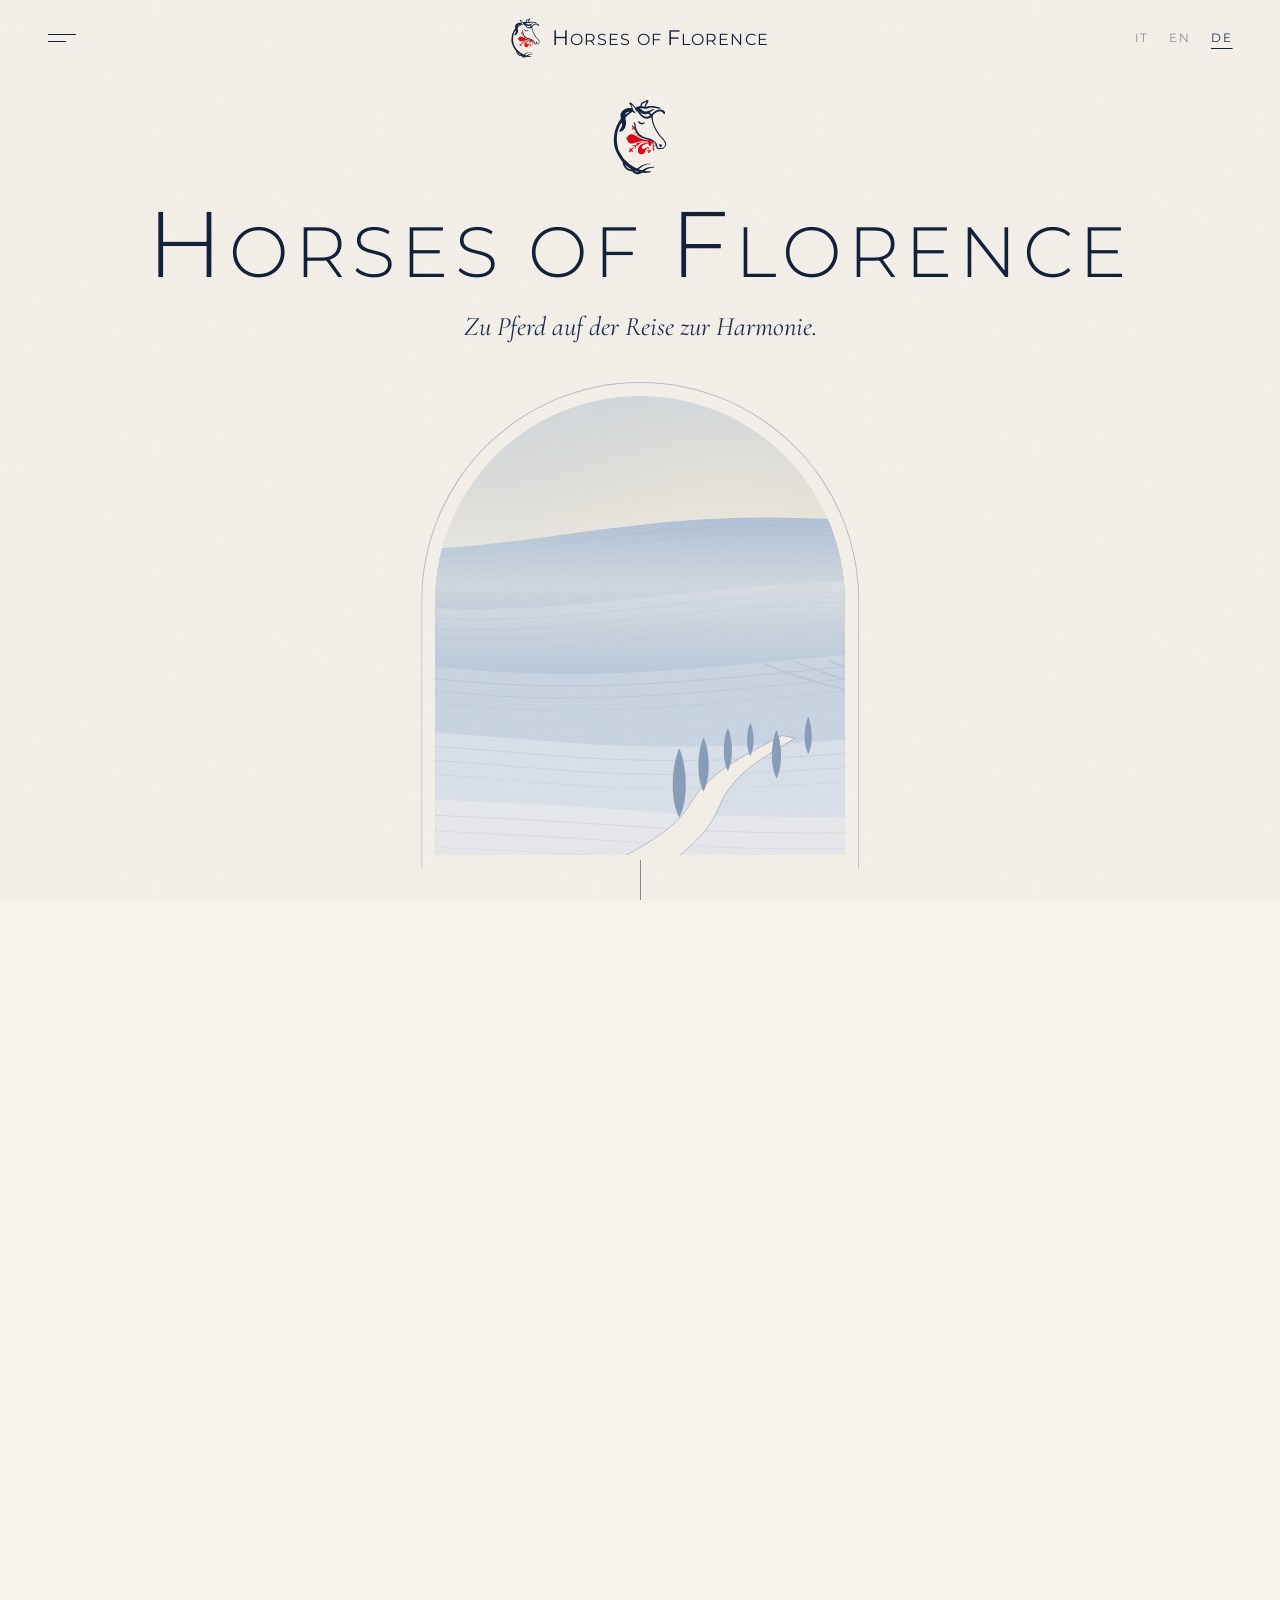
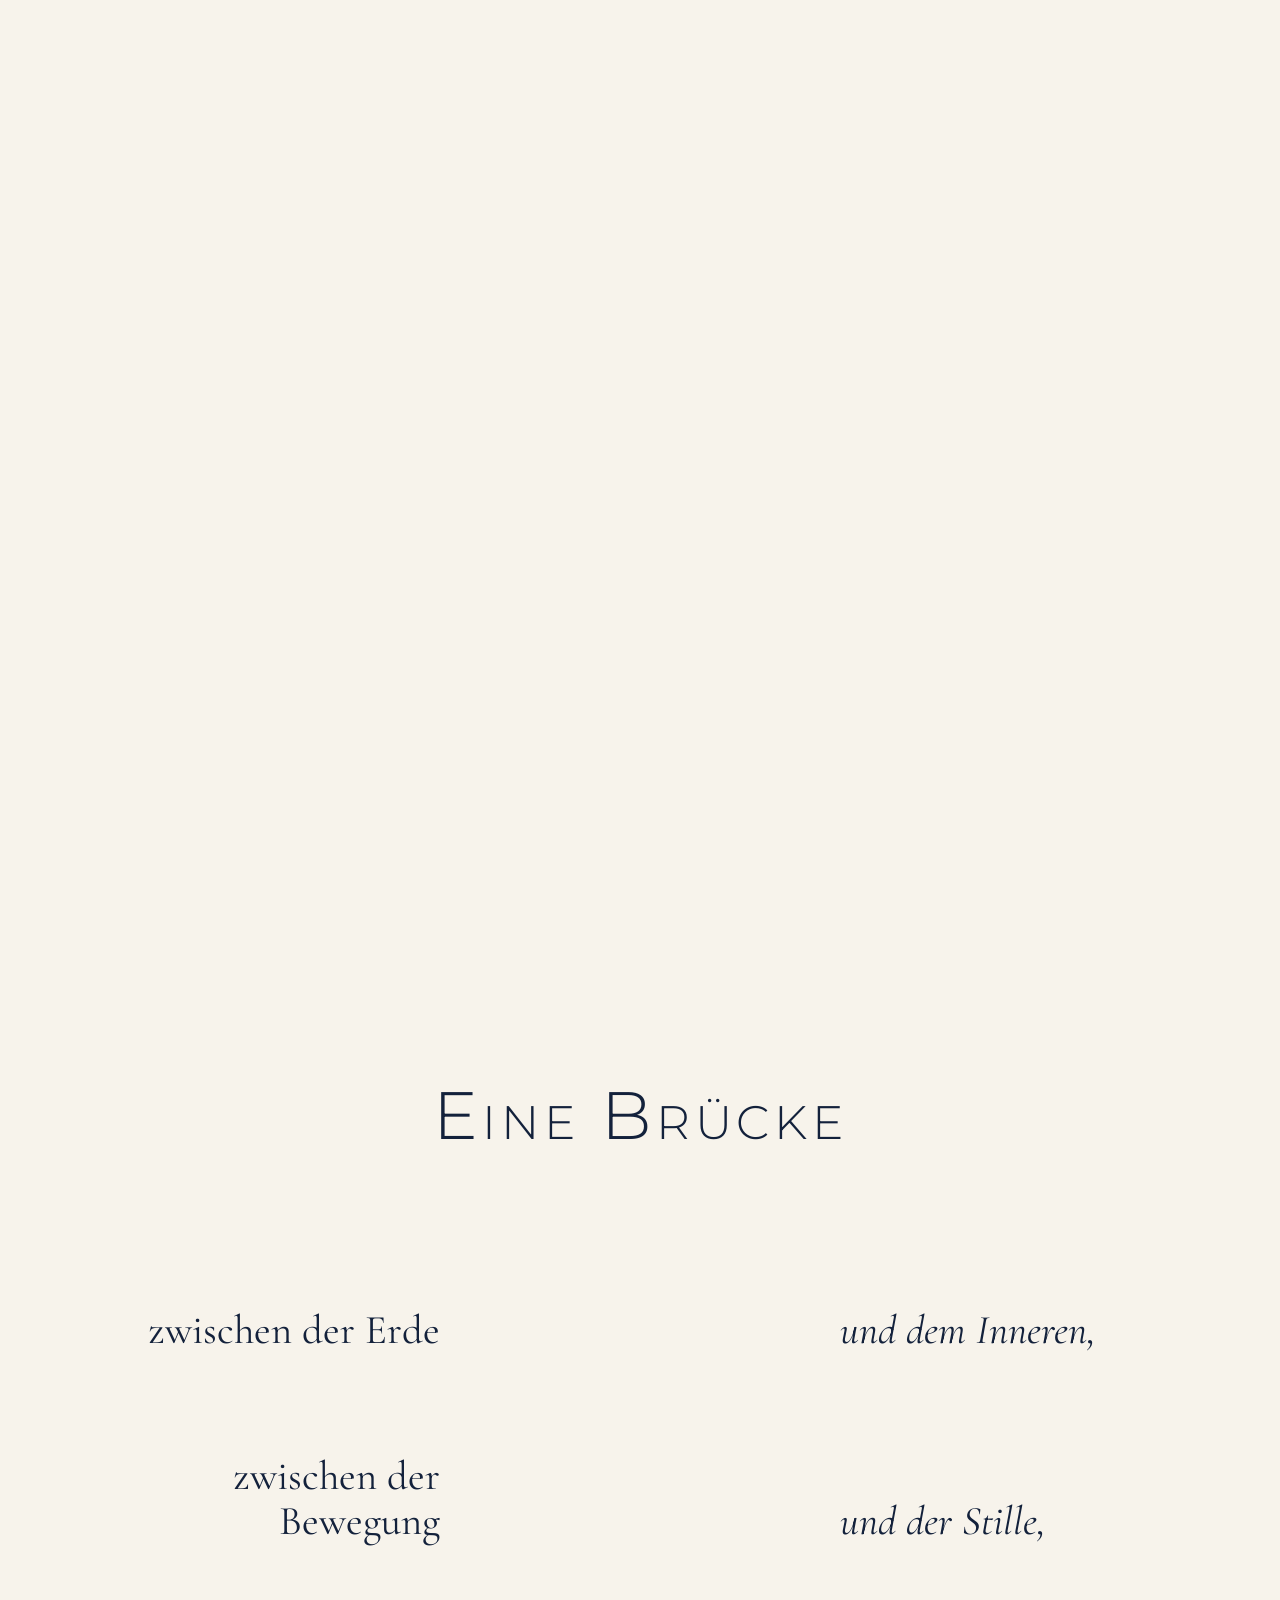
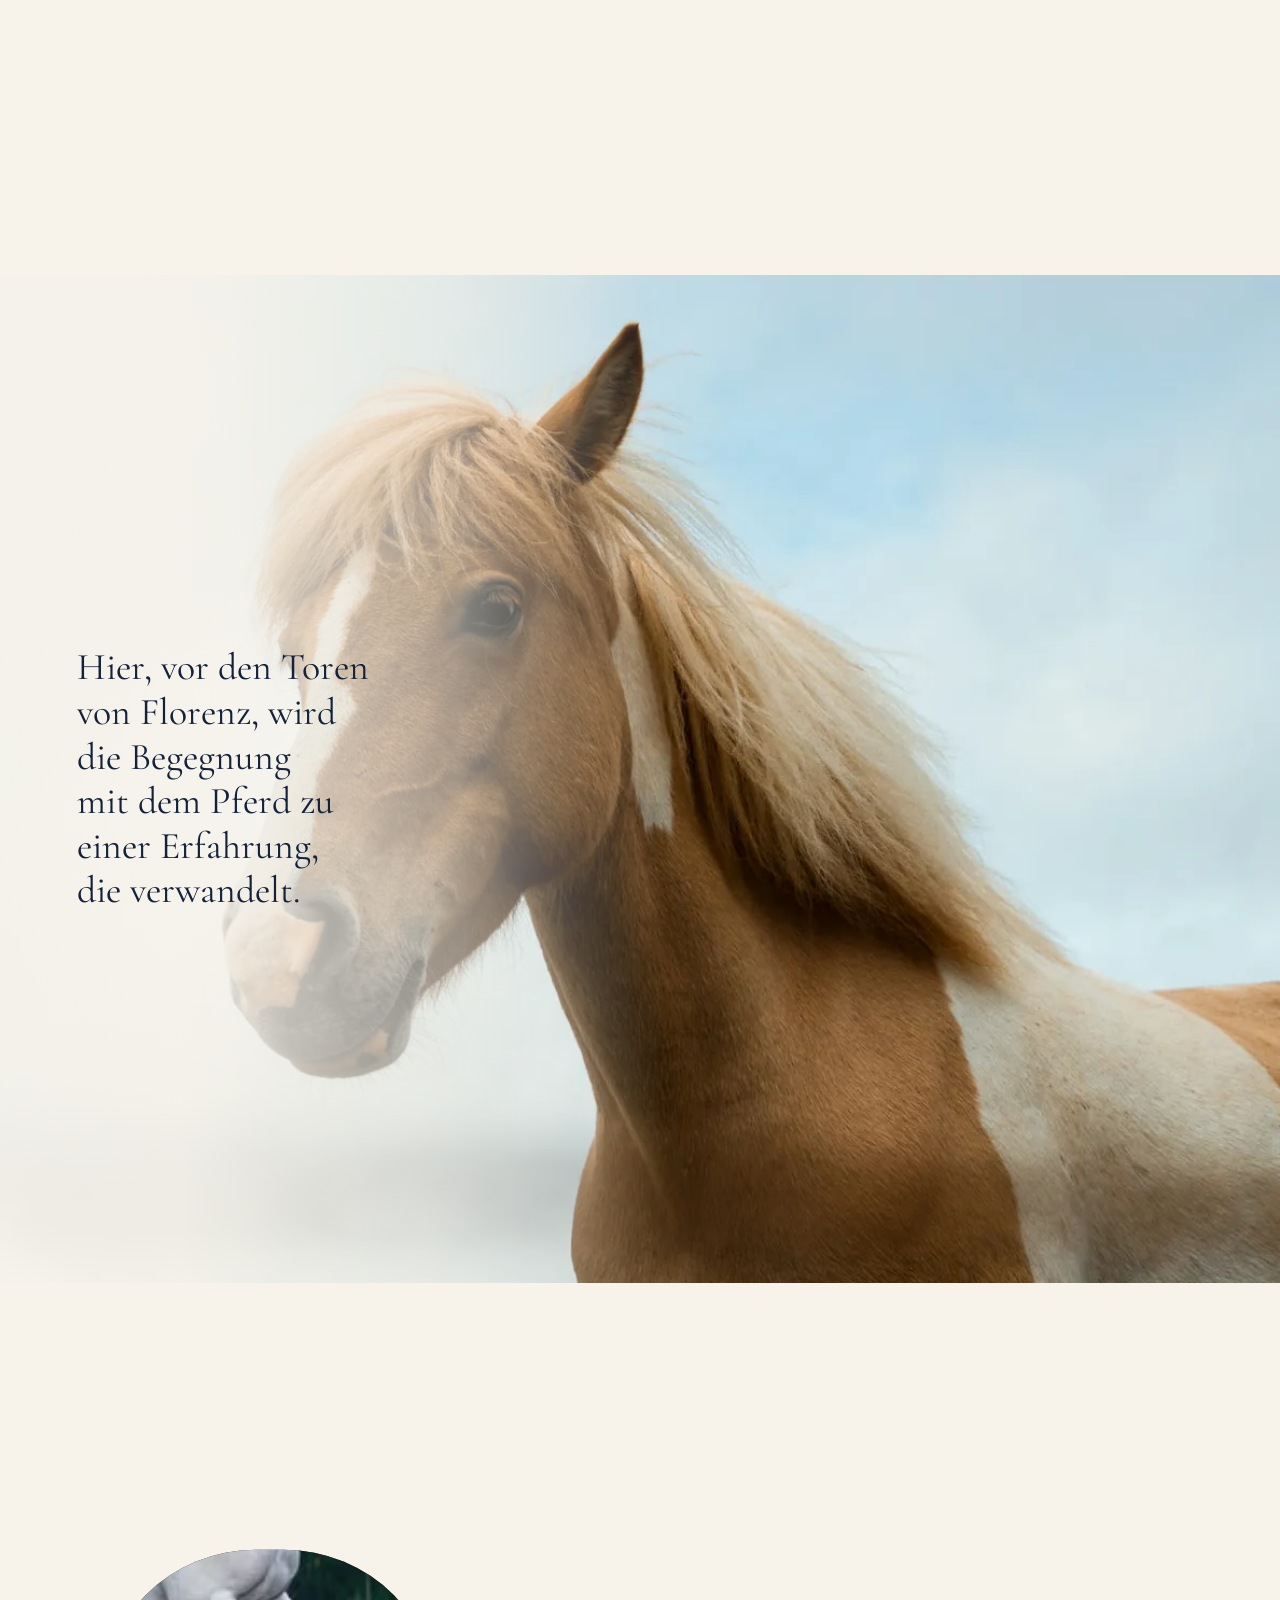
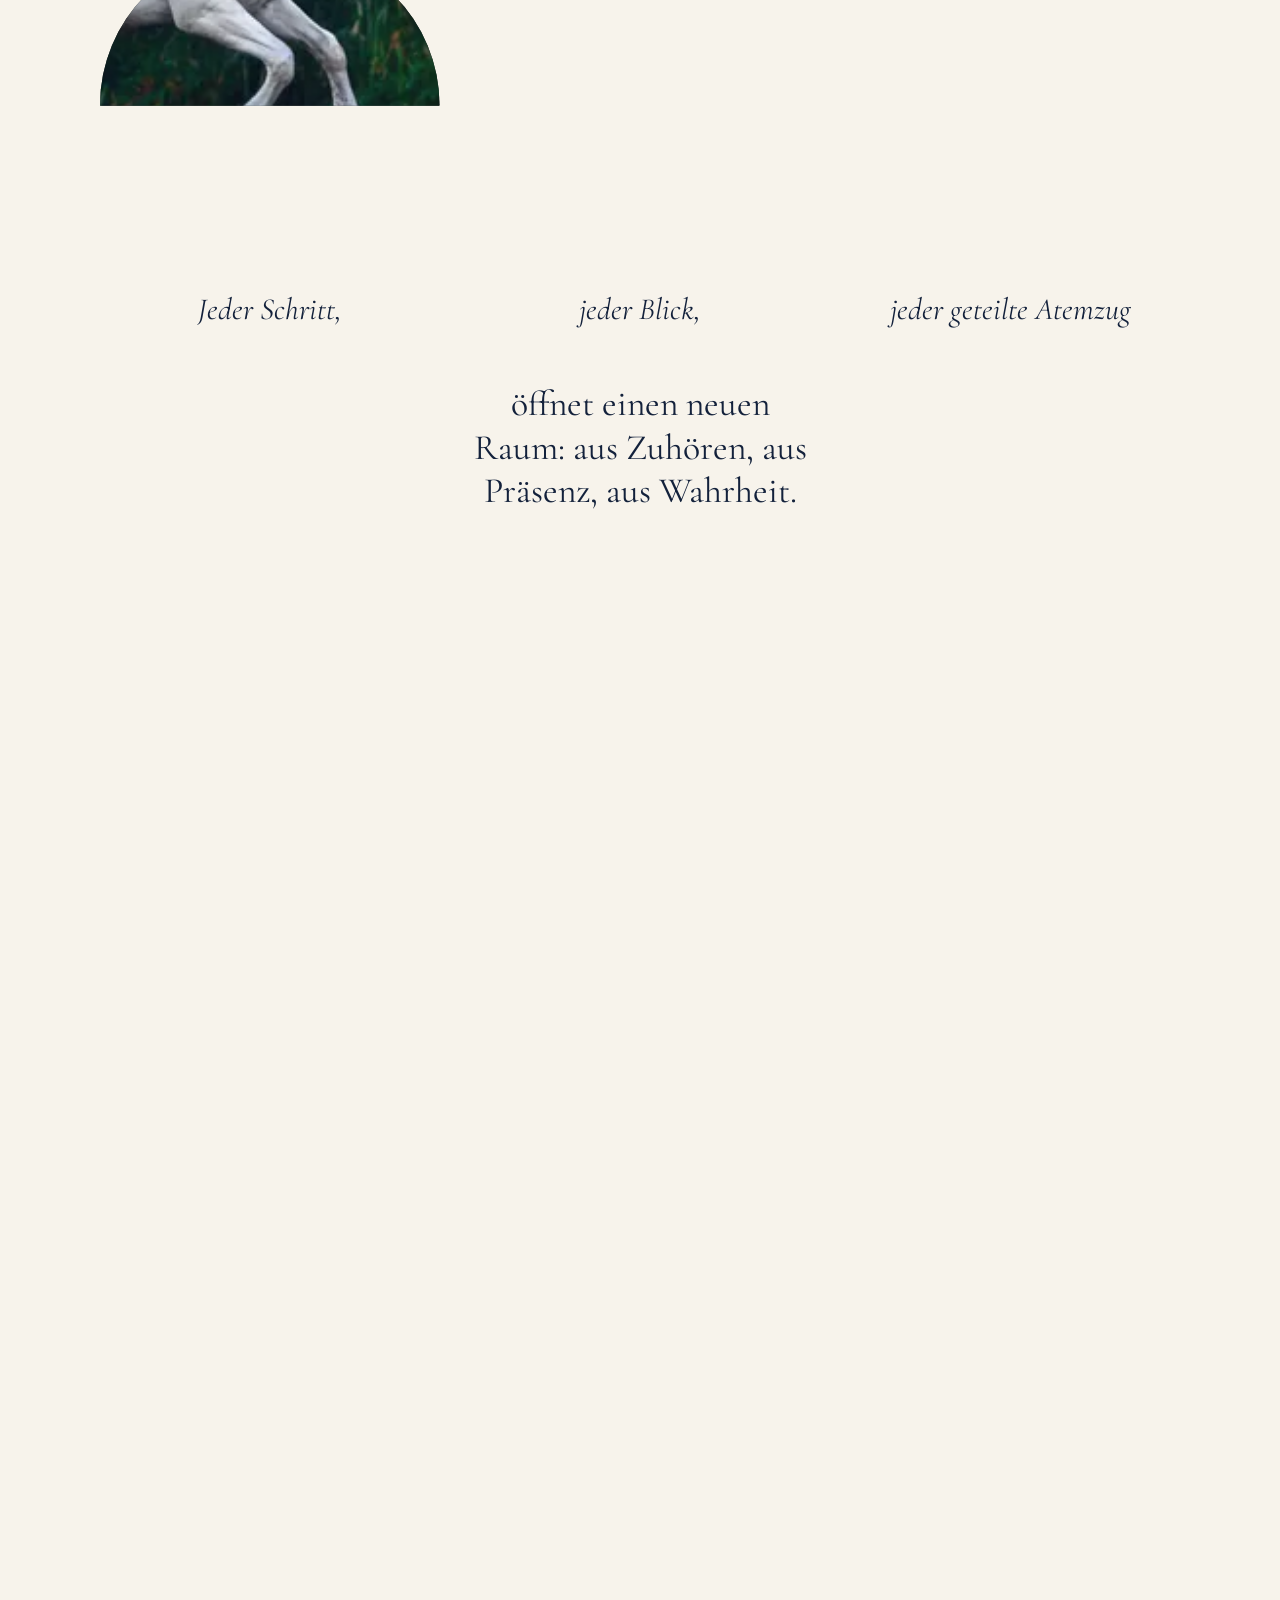
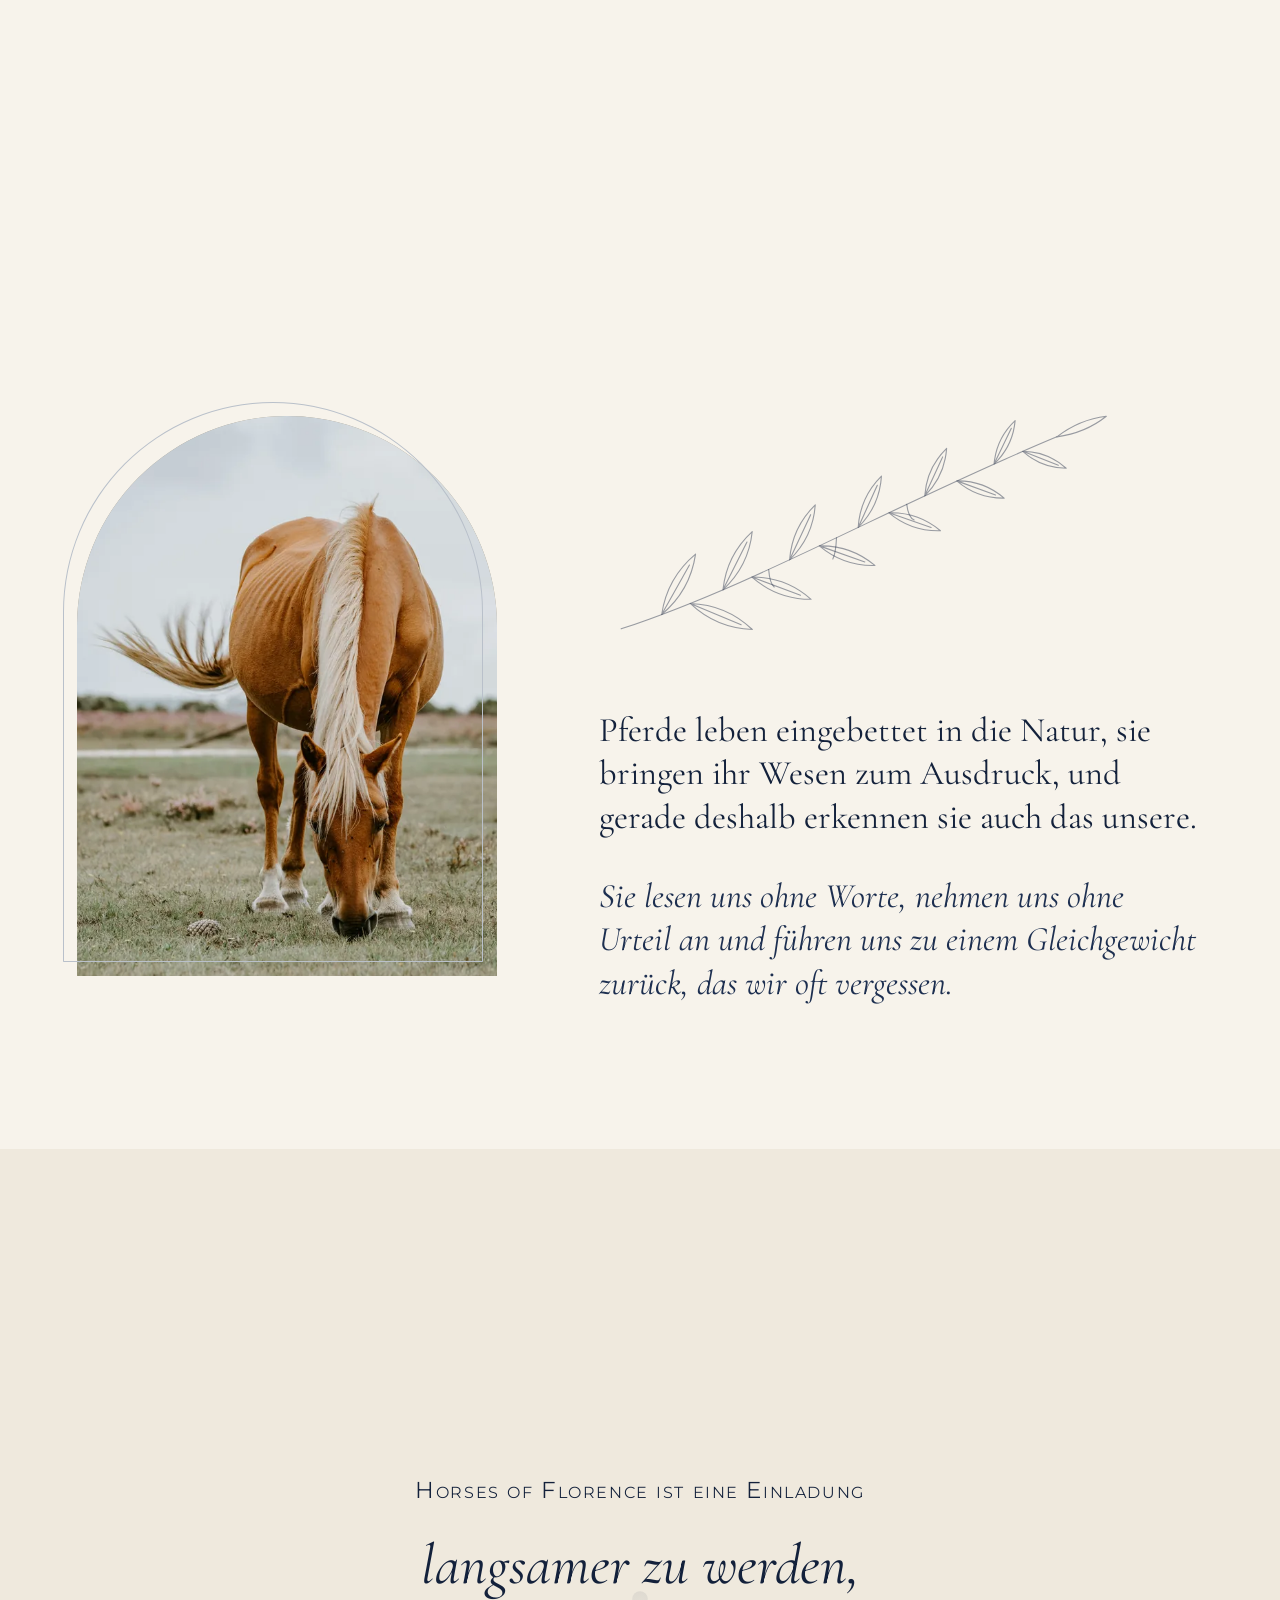
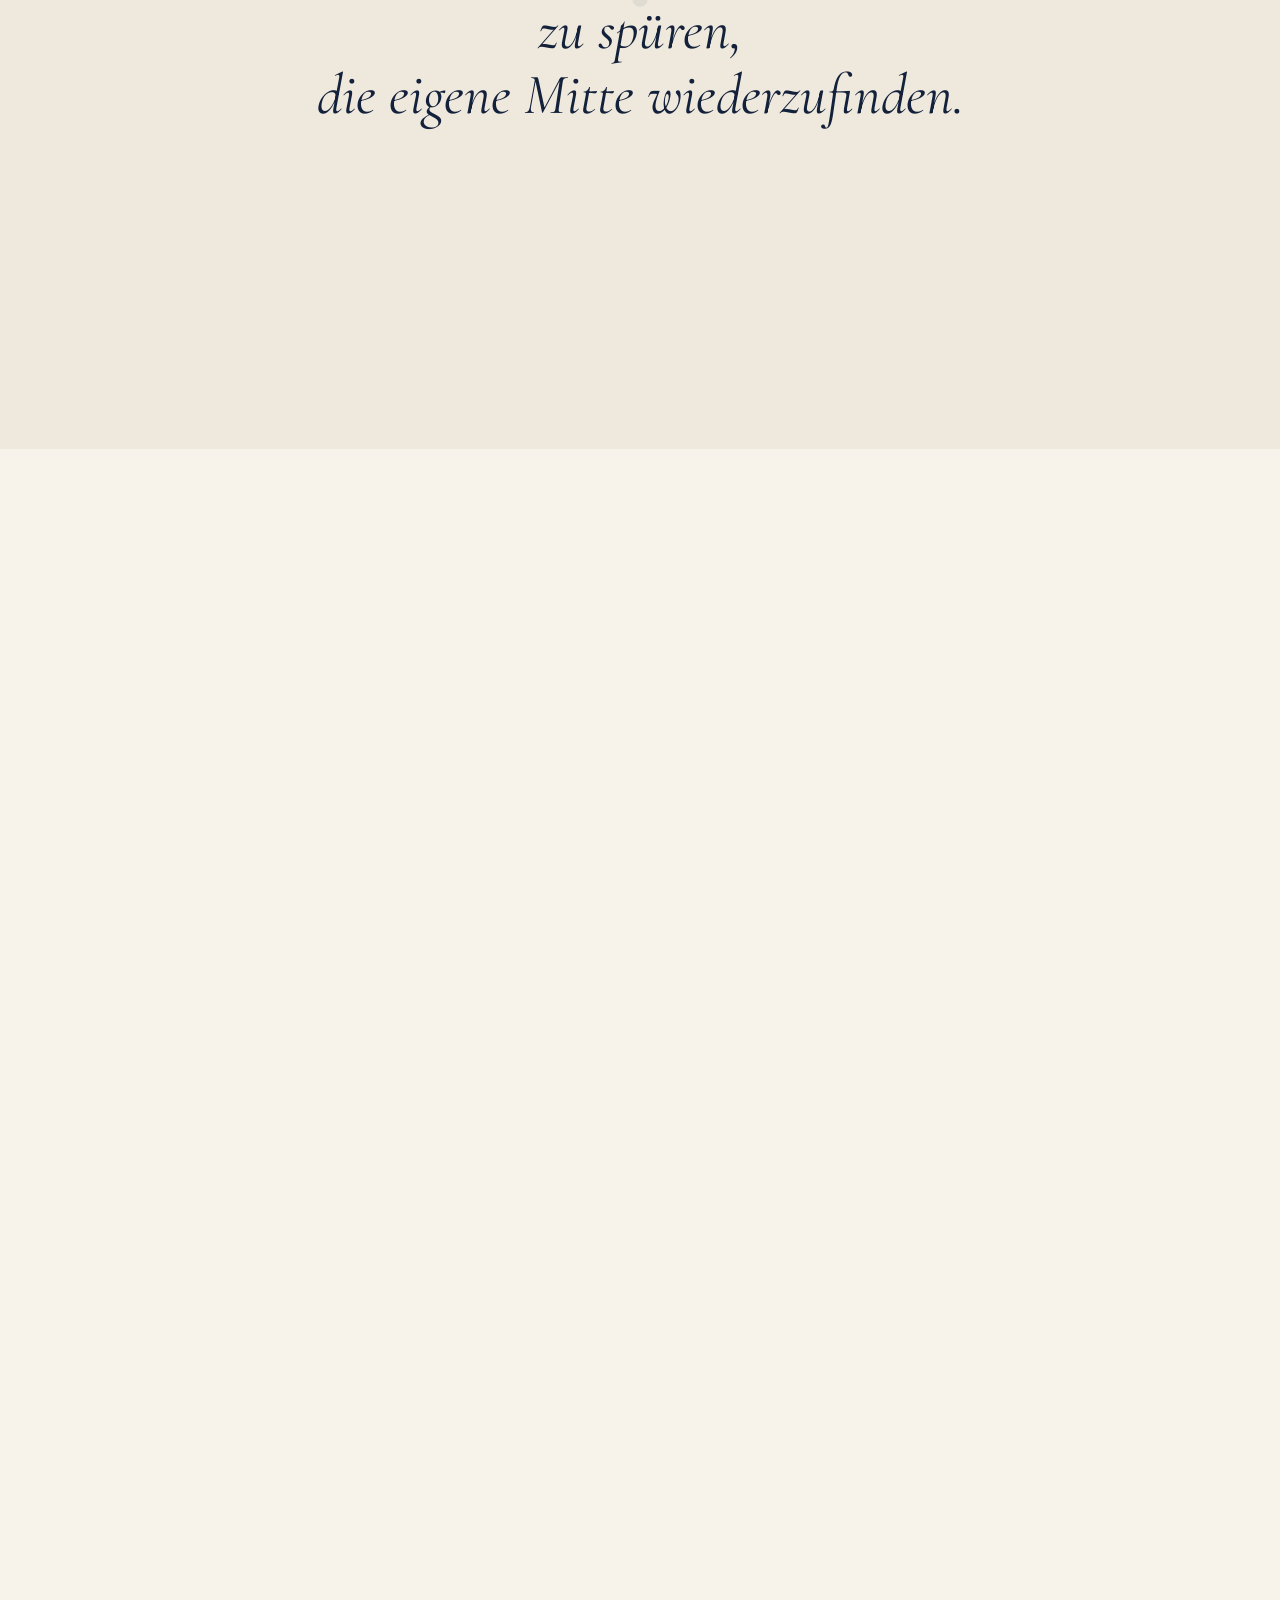
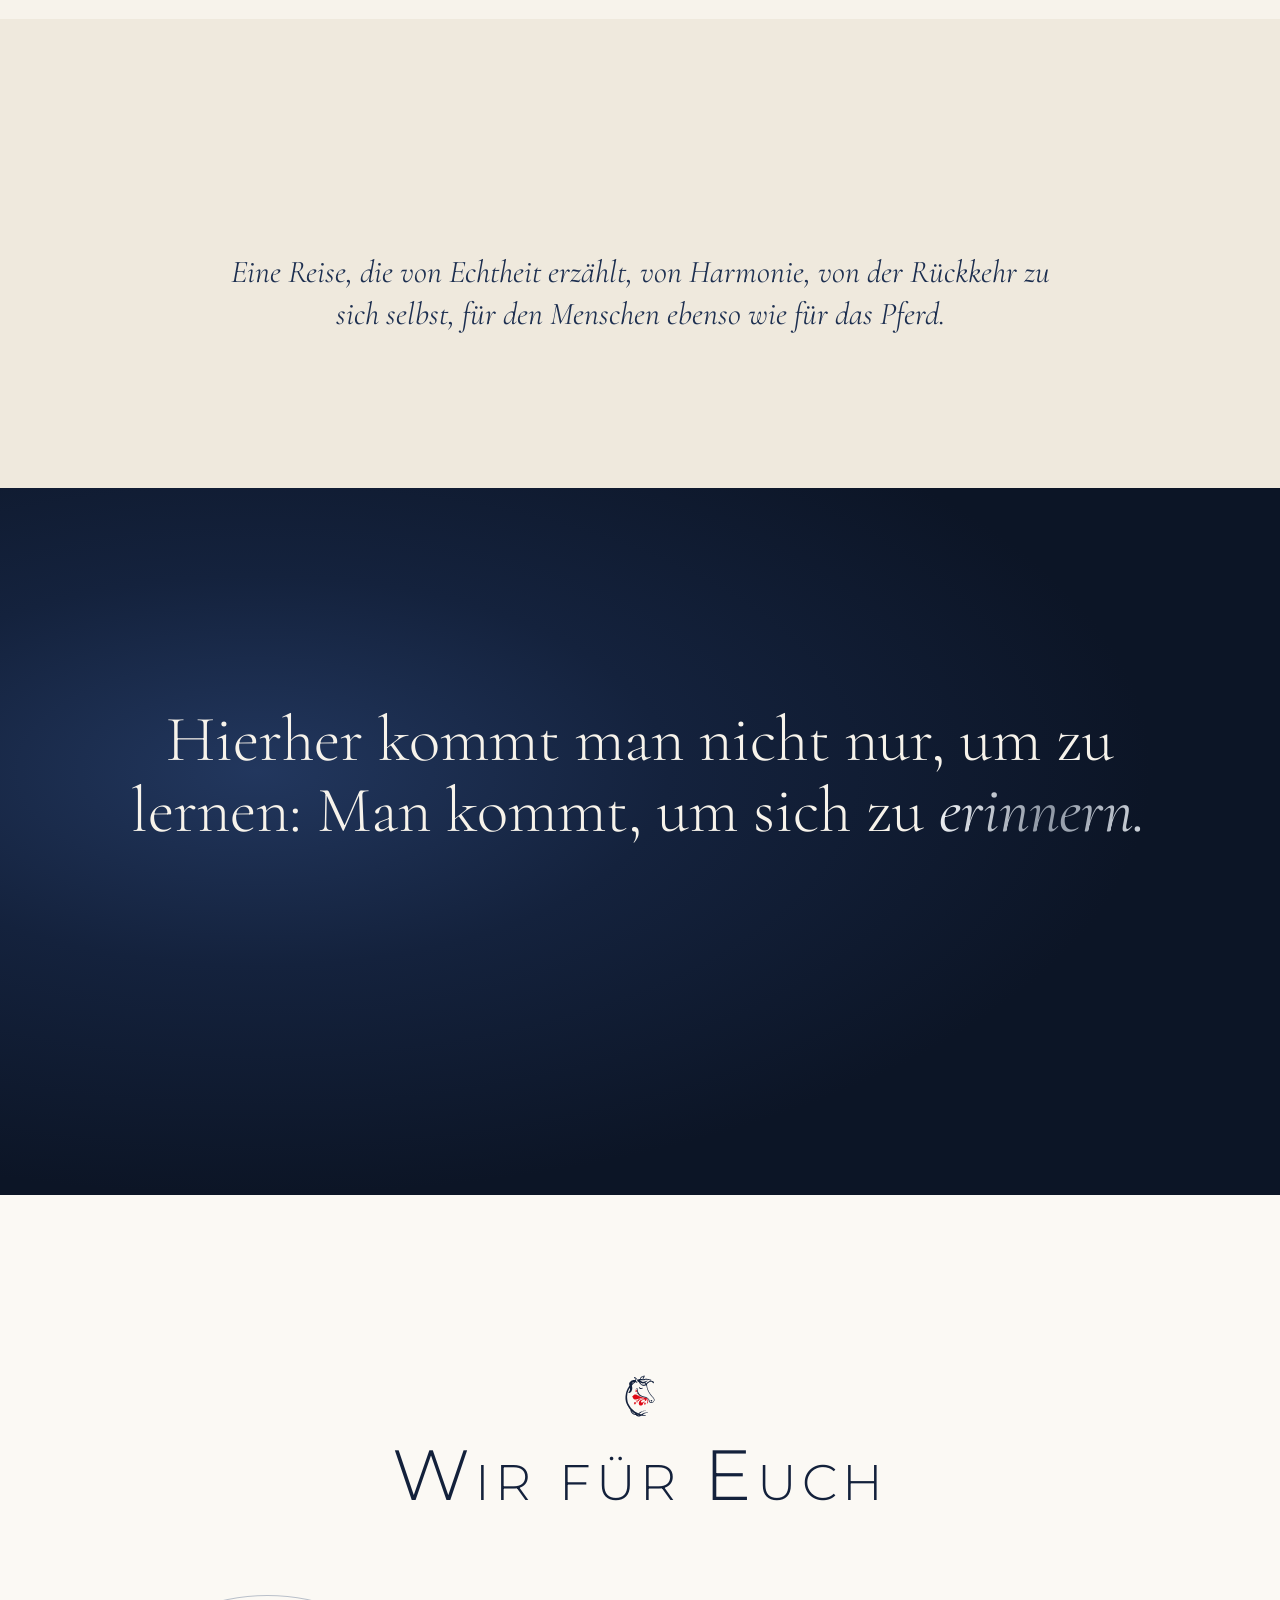
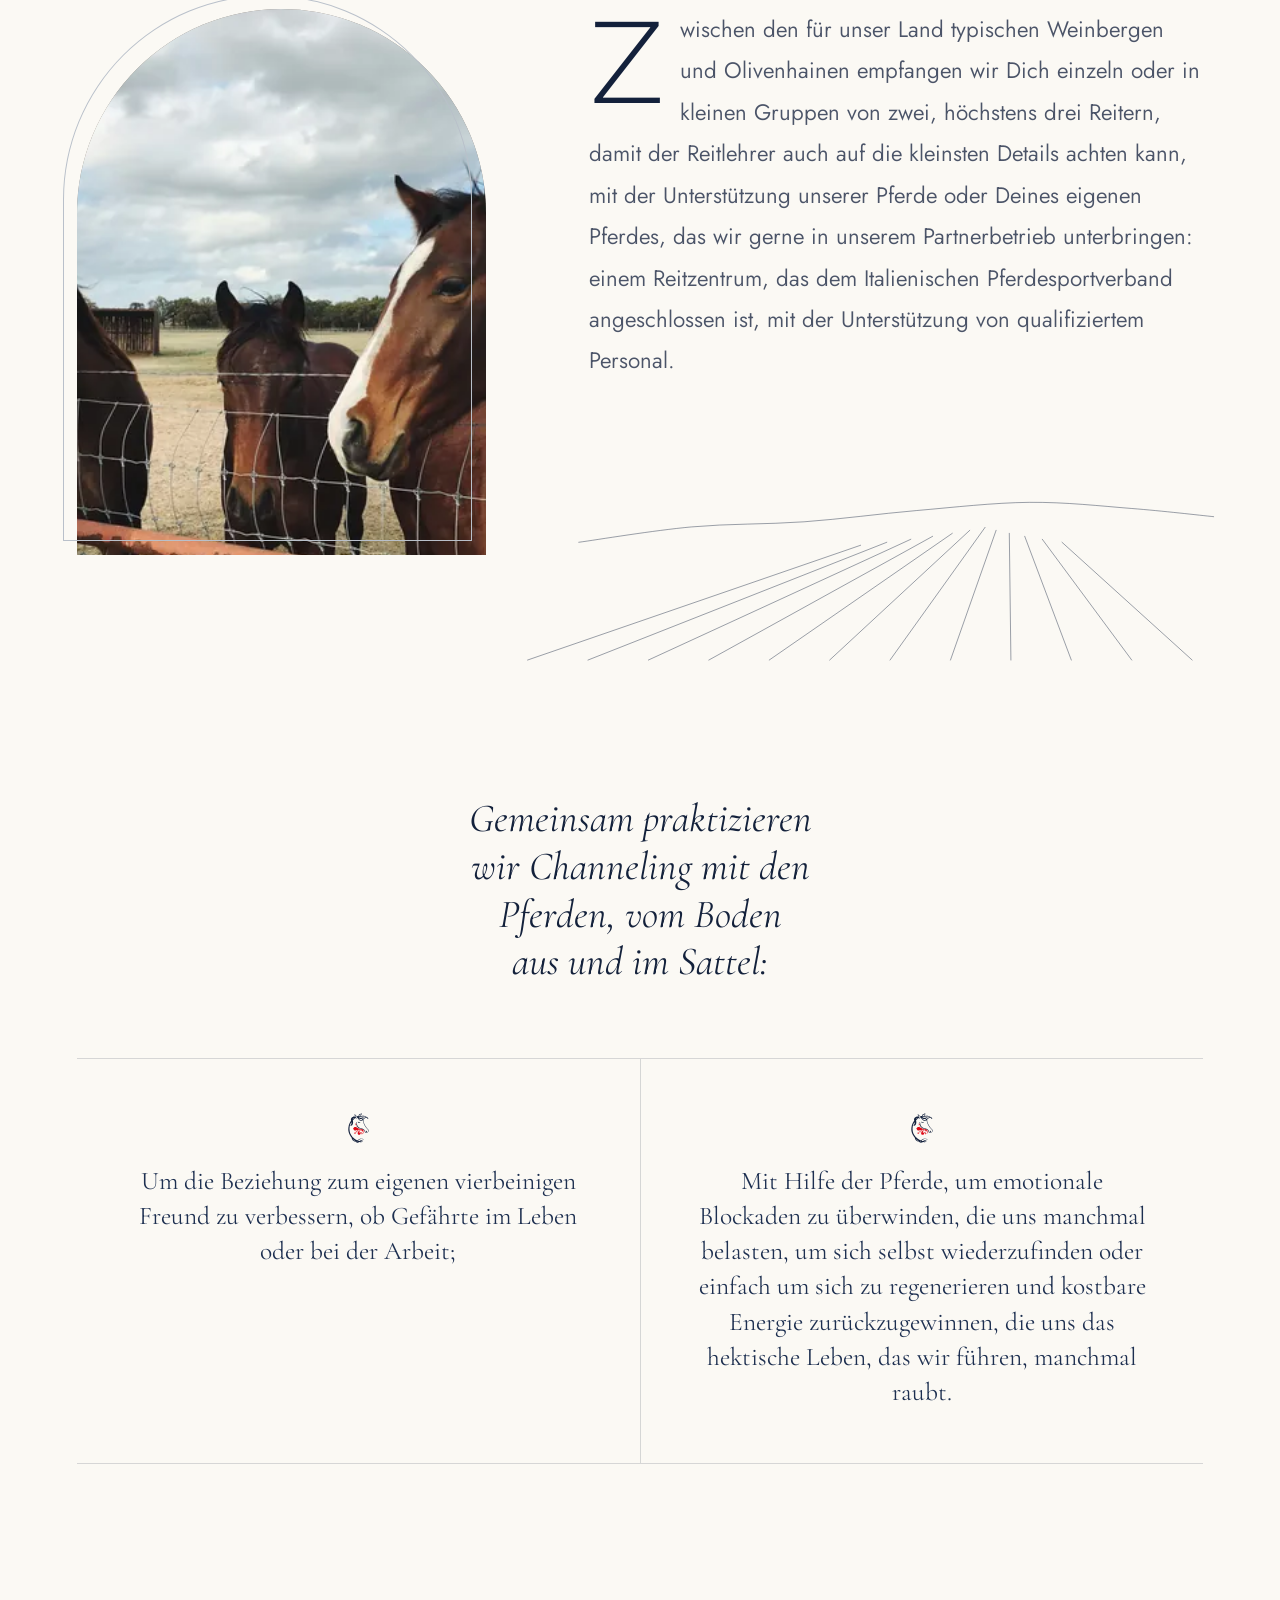
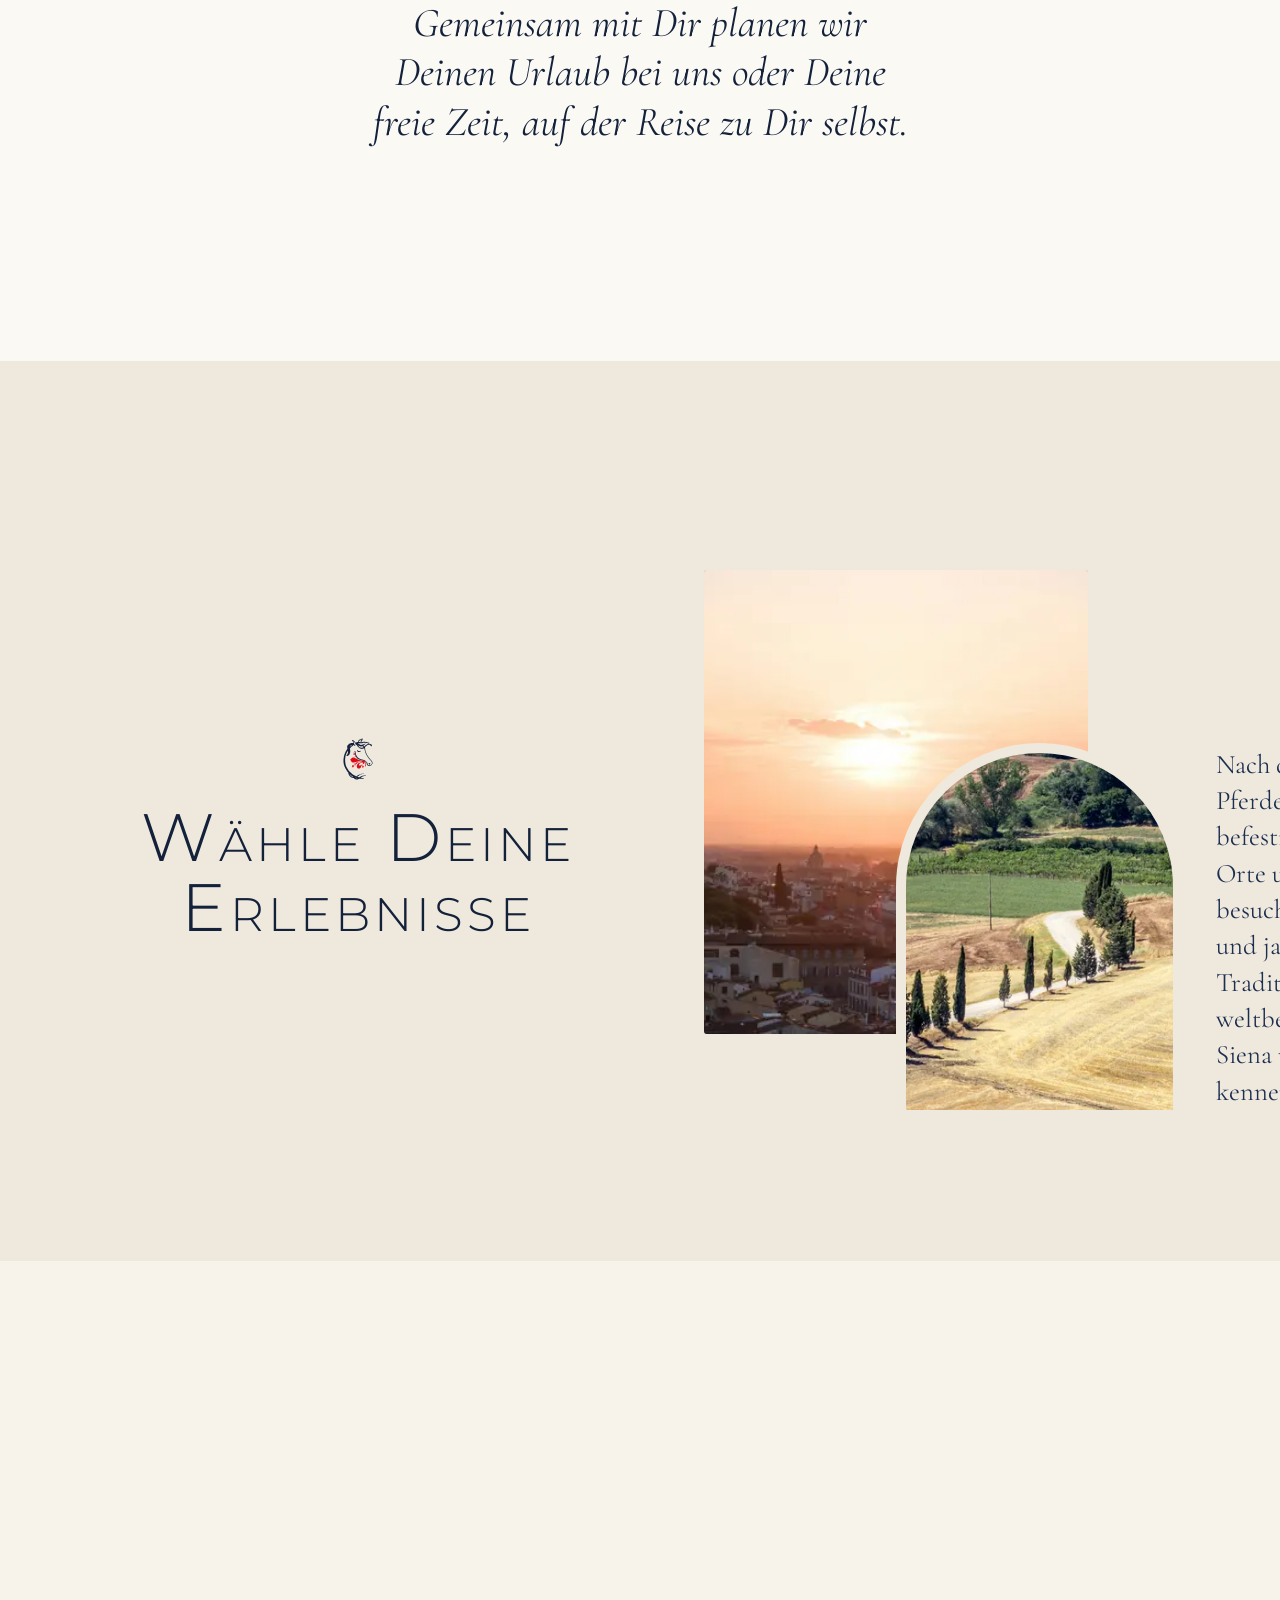
==== de/index.html @ b2992bf3 "Versione tedesca del sito - src/content/de.json: traduzione fedele dei testi (Du maiuscolo, come il " ====
<!doctype html>
<html lang="de" class="no-js">
<head>
<meta charset="utf-8">
<meta name="viewport" content="width=device-width, initial-scale=1, viewport-fit=cover">
<title>Horses of Florence · Zu Pferd auf der Reise zur Harmonie</title>
<meta name="description" content="Im Herzen des Florentiner Chianti, wo die Luft nach Geschichte duftet und das Licht die für dieses Land typischen Hügel streichelt, entsteht Horses of Florence: Hier ist das Pferd nicht nur Gefährte, sondern Wegweiser.">
<meta name="robots" content="noindex, nofollow">
<meta name="theme-color" content="#f7f3eb">
<meta name="color-scheme" content="light">
<link rel="canonical" href="https://metm98.github.io/HorsesOfFlorence/de/">
<link rel="alternate" hreflang="it" href="https://metm98.github.io/HorsesOfFlorence/">
<link rel="alternate" hreflang="en" href="https://metm98.github.io/HorsesOfFlorence/en/">
<link rel="alternate" hreflang="de" href="https://metm98.github.io/HorsesOfFlorence/de/">
<link rel="alternate" hreflang="x-default" href="https://metm98.github.io/HorsesOfFlorence/">
<meta property="og:type" content="website">
<meta property="og:site_name" content="Horses of Florence">
<meta property="og:title" content="Horses of Florence · Zu Pferd auf der Reise zur Harmonie">
<meta property="og:description" content="Im Herzen des Florentiner Chianti, wo die Luft nach Geschichte duftet und das Licht die für dieses Land typischen Hügel streichelt, entsteht Horses of Florence: Hier ist das Pferd nicht nur Gefährte, sondern Wegweiser.">
<meta property="og:url" content="https://metm98.github.io/HorsesOfFlorence/de/">
<meta property="og:locale" content="de_DE">
<meta property="og:locale:alternate" content="it_IT">
<meta property="og:locale:alternate" content="en_GB">
<meta property="og:image" content="https://metm98.github.io/HorsesOfFlorence/assets/img/brand/og-image.jpg">
<meta property="og:image:width" content="1200">
<meta property="og:image:height" content="630">
<meta property="og:image:alt" content="Horses of Florence. Zu Pferd auf der Reise zur Harmonie.">
<meta name="twitter:card" content="summary_large_image">
<link rel="icon" href="../assets/img/brand/favicon.svg" type="image/svg+xml">
<link rel="icon" type="image/png" sizes="32x32" href="../assets/img/brand/favicon-32.png">
<link rel="apple-touch-icon" href="../assets/img/brand/apple-touch-icon.png">
<link rel="manifest" href="../site.webmanifest">
<link rel="preload" href="../assets/fonts/montserrat.woff2" as="font" type="font/woff2" crossorigin>
<link rel="preload" href="../assets/fonts/cormorant-garamond.woff2" as="font" type="font/woff2" crossorigin>
<link rel="preload" href="../assets/fonts/cormorant-garamond-italic.woff2" as="font" type="font/woff2" crossorigin>
<link rel="preload" href="../assets/fonts/jost.woff2" as="font" type="font/woff2" crossorigin>
<link rel="preload" as="image" href="../assets/img/photos/mane-1600.webp" imagesrcset="../assets/img/photos/mane-1024.webp 1024w, ../assets/img/photos/mane-1600.webp 1600w, ../assets/img/photos/mane-2400.webp 2400w" imagesizes="100vw">
<link rel="stylesheet" href="../assets/css/style.css">
<script>document.documentElement.classList.replace('no-js','js');if(matchMedia('(prefers-reduced-motion: reduce)').matches)document.documentElement.classList.add('still')</script>
<script type="application/ld+json">
{
  "@context": "https://schema.org",
  "@type": "SportsActivityLocation",
  "name": "Horses of Florence",
  "slogan": "Zu Pferd auf der Reise zur Harmonie.",
  "description": "Im Herzen des Florentiner Chianti, wo die Luft nach Geschichte duftet und das Licht die f\u00fcr dieses Land typischen H\u00fcgel streichelt, entsteht Horses of Florence: Hier ist das Pferd nicht nur Gef\u00e4hrte, sondern Wegweiser.",
  "url": "https://metm98.github.io/HorsesOfFlorence/de/",
  "image": "https://metm98.github.io/HorsesOfFlorence/assets/img/brand/og-image.jpg",
  "logo": "https://metm98.github.io/HorsesOfFlorence/assets/img/brand/logo.svg",
  "address": { "@type": "PostalAddress", "addressRegion": "FI", "addressCountry": "IT" }
}
</script>
</head>
<body class="page-home">
<svg xmlns="http://www.w3.org/2000/svg" class="sprite" aria-hidden="true" focusable="false"></svg>
<a class="skip" href="#main">Zum Inhalt springen</a>
<header class="site-header" id="top">
  <button class="menu-btn" type="button" aria-controls="menu" aria-expanded="false" data-open="Menü öffnen" data-close="Menü schließen">
    <span class="menu-btn__lines" aria-hidden="true"></span>
    <span class="sr-only">Menü öffnen</span>
  </button>
  <a class="brand" href="#home" aria-label="Horses of Florence, zurück zum Anfang">
    <img class="brand__mark brand__mark--navy" src="../assets/img/brand/mark-navy.svg" width="34" height="47" alt="">
    <img class="brand__mark brand__mark--ivory" src="../assets/img/brand/mark-ivory.svg" width="34" height="47" alt="">
    <span class="wordmark brand__name"><span>H</span>orses of <span>F</span>lorence</span>
  </a>
  <ul class="langs" aria-label="Sprache">
    <li><a href="../" hreflang="it" lang="it">IT</a></li>
    <li><a href="../en/" hreflang="en" lang="en">EN</a></li>
    <li><a href="../de/" hreflang="de" lang="de" aria-current="true">DE</a></li>
  </ul>
</header>
<nav class="menu" id="menu" aria-label="Menu">
  <div class="menu__inner">
    <ol class="menu__list">
      <li><a href="#home">Home</a></li>
      <li><a href="#noi-per-voi">Wir für Euch</a></li>
      <li><a href="#esperienze">Wähle Deine Erlebnisse</a></li>
      <li><a href="#contatti">Kontakt</a></li>
      <li class="menu__apparel"><a href="#contatti">Trage unsere Philosophie</a></li>
    </ol>
    <p class="menu__tagline">Zu Pferd auf der Reise zur Harmonie.</p>
  </div>
  <svg class="menu__land" viewBox="0 0 1600 260" preserveAspectRatio="none" aria-hidden="true" focusable="false">
    <path d="M0 120C200 80 420 96 620 116S1040 70 1260 84 1520 112 1600 104V260H0Z" fill="#dfe6ee"/>
    <path d="M0 176C260 148 520 160 780 178S1300 146 1600 158V260H0Z" fill="#eaeef2"/>
    <path d="M0 226C320 210 700 220 1020 232S1420 220 1600 224V260H0Z" fill="#f7f3eb"/>
  </svg>
</nav>
<main id="main">
  <section class="scene hero" id="home" data-scene data-tone="light" style="--len:280" aria-labelledby="hero-title">
    <div class="scene__sticky hero__stage">
      <div class="hero__land" aria-hidden="true">
        <div class="hero__sun"></div>
        <svg class="hero__clouds" viewBox="0 0 1600 500" preserveAspectRatio="xMidYMid slice" focusable="false">
          <path d="M120 122q170-6 340 0M210 138q210-8 420 0M980 94q150-5 300 0M1040 110q210-7 420 0M1180 126q110-4 220 0M520 212q130-5 260 0M600 228q190-6 380 0M1260 252q120-4 240 0"/>
        </svg>
        <svg class="hero__hills" viewBox="0 380 1600 520" preserveAspectRatio="xMidYMax slice" focusable="false">
          <defs>
<clipPath id="hc1"><path d="M0 540C150 505 300 500 450 520C600 540 720 500 880 492C1040 484 1180 515 1340 505C1460 497 1540 502 1600 508V900H0Z"/></clipPath><clipPath id="hc2"><path d="M0 590C180 560 340 566 520 584C700 602 820 566 1000 560C1180 554 1320 578 1460 570C1540 566 1580 568 1600 570V900H0Z"/></clipPath><clipPath id="hc3"><path d="M0 655C220 622 400 632 600 652C800 672 960 636 1160 628C1340 621 1480 640 1600 634V900H0Z"/></clipPath><clipPath id="hc4"><path d="M0 728C240 700 470 710 700 730C930 750 1120 712 1340 708C1460 706 1550 712 1600 716V900H0Z"/></clipPath><clipPath id="hc5"><path d="M0 805C280 776 560 788 820 806C1080 824 1340 790 1600 796V900H0Z"/></clipPath><clipPath id="hc6"><path d="M0 862C360 846 760 856 1100 868C1320 876 1480 866 1600 862V900H0Z"/></clipPath>          </defs>
          <g class="hl hl--1">
            <path d="M0 540C150 505 300 500 450 520C600 540 720 500 880 492C1040 484 1180 515 1340 505C1460 497 1540 502 1600 508V900H0Z"/>
            <g class="hl__etch" clip-path="url(#hc1)">
<path d="M0 540C150 505 300 500 450 520C600 540 720 500 880 492C1040 484 1180 515 1340 505C1460 497 1540 502 1600 508" transform="translate(0 9)" style="opacity:0.80"/><path d="M0 540C150 505 300 500 450 520C600 540 720 500 880 492C1040 484 1180 515 1340 505C1460 497 1540 502 1600 508" transform="translate(0 18)" style="opacity:0.60"/><path d="M0 540C150 505 300 500 450 520C600 540 720 500 880 492C1040 484 1180 515 1340 505C1460 497 1540 502 1600 508" transform="translate(0 27)" style="opacity:0.40"/><path d="M0 540C150 505 300 500 450 520C600 540 720 500 880 492C1040 484 1180 515 1340 505C1460 497 1540 502 1600 508" transform="translate(0 36)" style="opacity:0.20"/>            </g>
          </g>
          <g class="hl hl--2">
            <path d="M0 590C180 560 340 566 520 584C700 602 820 566 1000 560C1180 554 1320 578 1460 570C1540 566 1580 568 1600 570V900H0Z"/>
            <g class="hl__etch" clip-path="url(#hc2)">
<path d="M0 590C180 560 340 566 520 584C700 602 820 566 1000 560C1180 554 1320 578 1460 570C1540 566 1580 568 1600 570" transform="translate(0 11)" style="opacity:0.80"/><path d="M0 590C180 560 340 566 520 584C700 602 820 566 1000 560C1180 554 1320 578 1460 570C1540 566 1580 568 1600 570" transform="translate(0 22)" style="opacity:0.60"/><path d="M0 590C180 560 340 566 520 584C700 602 820 566 1000 560C1180 554 1320 578 1460 570C1540 566 1580 568 1600 570" transform="translate(0 33)" style="opacity:0.40"/><path d="M0 590C180 560 340 566 520 584C700 602 820 566 1000 560C1180 554 1320 578 1460 570C1540 566 1580 568 1600 570" transform="translate(0 44)" style="opacity:0.20"/>            </g>
            <g class="hl__trees">
              <path d="M1176 566h40v-15l-20-12-20 12z"/><path d="M1216 566h22v-10l-11-7-11 7z"/>
<path class="" d="M1250 568.0C1243.6 555.2 1246.5 535.2 1250 528.0C1253.5 535.2 1256.4 555.2 1250 568.0Z"/><path class="" d="M1265 567.6C1257.5 552.6 1260.9 529.1 1265 520.6C1269.1 529.1 1272.5 552.6 1265 567.6Z"/><path class="" d="M1280 567.2C1271.4 549.9 1275.2 522.9 1280 513.2C1284.8 522.9 1288.6 549.9 1280 567.2Z"/><path class="" d="M1295 566.8C1288.6 554.0 1291.5 534.0 1295 526.8C1298.5 534.0 1301.4 554.0 1295 566.8Z"/><path class="" d="M1310 566.4C1302.5 551.4 1305.9 527.9 1310 519.4C1314.1 527.9 1317.5 551.4 1310 566.4Z"/><path class="" d="M1325 566.0C1316.4 548.7 1320.2 521.7 1325 512.0C1329.8 521.7 1333.6 548.7 1325 566.0Z"/><path class="" d="M1150 568.0C1145.2 558.4 1147.4 543.4 1150 538.0C1152.6 543.4 1154.8 558.4 1150 568.0Z"/><path class="" d="M1136 568.8C1129.9 556.6 1132.7 537.6 1136 530.8C1139.3 537.6 1142.1 556.6 1136 568.8Z"/><path class="" d="M1122 569.6C1117.2 560.0 1119.4 545.0 1122 539.6C1124.6 545.0 1126.8 560.0 1122 569.6Z"/>            </g>
          </g>
          <g class="hl hl--3">
            <path d="M0 655C220 622 400 632 600 652C800 672 960 636 1160 628C1340 621 1480 640 1600 634V900H0Z"/>
            <g class="hl__etch" clip-path="url(#hc3)">
<path d="M0 655C220 622 400 632 600 652C800 672 960 636 1160 628C1340 621 1480 640 1600 634" transform="translate(0 13)" style="opacity:0.80"/><path d="M0 655C220 622 400 632 600 652C800 672 960 636 1160 628C1340 621 1480 640 1600 634" transform="translate(0 26)" style="opacity:0.60"/><path d="M0 655C220 622 400 632 600 652C800 672 960 636 1160 628C1340 621 1480 640 1600 634" transform="translate(0 39)" style="opacity:0.40"/><path d="M0 655C220 622 400 632 600 652C800 672 960 636 1160 628C1340 621 1480 640 1600 634" transform="translate(0 52)" style="opacity:0.20"/>            </g>
            <g class="hl__vines"><path d="M930 646.0q40 18 96 30"/><path d="M966 644.8q40 18 96 30"/><path d="M1002 643.6q40 18 96 30"/><path d="M1038 642.4q40 18 96 30"/><path d="M1074 641.2q40 18 96 30"/><path d="M1110 640.0q40 18 96 30"/><path d="M1146 638.8q40 18 96 30"/><path d="M1182 637.6q40 18 96 30"/><path d="M1218 636.4q40 18 96 30"/><path d="M1254 635.2q40 18 96 30"/><path d="M1290 634.0q40 18 96 30"/><path d="M1326 632.8q40 18 96 30"/><path d="M1362 631.6q40 18 96 30"/></g>
            <g class="hl__trees"><path class="" d="M230 640.0C222.0 624.0 225.6 599.0 230 590.0C234.4 599.0 238.0 624.0 230 640.0Z"/><path class="" d="M254 638.4C244.6 619.5 248.8 590.0 254 579.4C259.2 590.0 263.4 619.5 254 638.4Z"/><path class="" d="M278 636.8C267.1 615.0 272.0 581.0 278 568.8C284.0 581.0 288.9 615.0 278 636.8Z"/><path class="" d="M302 635.2C294.0 619.2 297.6 594.2 302 585.2C306.4 594.2 310.0 619.2 302 635.2Z"/><path class="" d="M326 633.6C316.6 614.7 320.8 585.2 326 574.6C331.2 585.2 335.4 614.7 326 633.6Z"/><path class="" d="M350 632.0C339.1 610.2 344.0 576.2 350 564.0C356.0 576.2 360.9 610.2 350 632.0Z"/><path class="" d="M374 630.4C366.0 614.4 369.6 589.4 374 580.4C378.4 589.4 382.0 614.4 374 630.4Z"/><path class="" d="M398 628.8C388.6 609.9 392.8 580.4 398 569.8C403.2 580.4 407.4 609.9 398 628.8Z"/><path class="" d="M422 627.2C411.1 605.4 416.0 571.4 422 559.2C428.0 571.4 432.9 605.4 422 627.2Z"/></g>
            <path class="hl__ink" pathLength="1" d="M40 648C220 624 400 632 600 652S880 650 1000 636"/>
          </g>
          <g class="hl hl--4">
            <path d="M0 728C240 700 470 710 700 730C930 750 1120 712 1340 708C1460 706 1550 712 1600 716V900H0Z"/>
            <g class="hl__etch" clip-path="url(#hc4)">
<path d="M0 728C240 700 470 710 700 730C930 750 1120 712 1340 708C1460 706 1550 712 1600 716" transform="translate(0 15)" style="opacity:0.80"/><path d="M0 728C240 700 470 710 700 730C930 750 1120 712 1340 708C1460 706 1550 712 1600 716" transform="translate(0 30)" style="opacity:0.60"/><path d="M0 728C240 700 470 710 700 730C930 750 1120 712 1340 708C1460 706 1550 712 1600 716" transform="translate(0 45)" style="opacity:0.40"/><path d="M0 728C240 700 470 710 700 730C930 750 1120 712 1340 708C1460 706 1550 712 1600 716" transform="translate(0 60)" style="opacity:0.20"/>            </g>
            <g class="hl__trees">
<path class="" d="M93.0 722a17 13.6 0 1 1 34 0zM110 722v11.9" /><path class="" d="M145.0 716a17 13.6 0 1 1 34 0zM162 716v11.9" /><path class="" d="M197.0 722a17 13.6 0 1 1 34 0zM214 722v11.9" /><path class="" d="M249.0 716a17 13.6 0 1 1 34 0zM266 716v11.9" /><path class="" d="M301.0 722a17 13.6 0 1 1 34 0zM318 722v11.9" /><path class="" d="M353.0 716a17 13.6 0 1 1 34 0zM370 716v11.9" /><path class="" d="M1366.0 712a14 11.2 0 1 1 28 0zM1380 712v9.8" /><path class="" d="M1412.0 717a14 11.2 0 1 1 28 0zM1426 717v9.8" /><path class="" d="M1458.0 712a14 11.2 0 1 1 28 0zM1472 712v9.8" /><path class="" d="M1504.0 717a14 11.2 0 1 1 28 0zM1518 717v9.8" /><path class="" d="M1550.0 712a14 11.2 0 1 1 28 0zM1564 712v9.8" />            </g>
            <path class="hl__ink" pathLength="1" d="M1040 716C1180 708 1320 706 1520 712"/>
          </g>
          <g class="hl hl--5">
            <path d="M0 805C280 776 560 788 820 806C1080 824 1340 790 1600 796V900H0Z"/>
            <g class="hl__etch" clip-path="url(#hc5)">
<path d="M0 805C280 776 560 788 820 806C1080 824 1340 790 1600 796" transform="translate(0 17)" style="opacity:0.80"/><path d="M0 805C280 776 560 788 820 806C1080 824 1340 790 1600 796" transform="translate(0 34)" style="opacity:0.60"/><path d="M0 805C280 776 560 788 820 806C1080 824 1340 790 1600 796" transform="translate(0 51)" style="opacity:0.40"/><path d="M0 805C280 776 560 788 820 806C1080 824 1340 790 1600 796" transform="translate(0 68)" style="opacity:0.20"/>            </g>
            <path class="hl__road" d="M690 900C752 866 830 838 852 800C874 760 920 742 952 724L966 727C936 745 898 764 884 802C866 846 808 872 786 900Z"/>
            <g class="hl__trees hl__trees--near">
              <path class="" d="M842 812C830.2 788.3 835.5 751.3 842 738.0C848.5 751.3 853.8 788.3 842 812Z"/><path class="" d="M868 784C858.7 765.4 862.9 736.4 868 726.0C873.1 736.4 877.3 765.4 868 784Z"/><path class="" d="M894 762C886.6 747.3 890.0 724.3 894 716.0C898.0 724.3 901.4 747.3 894 762Z"/><path class="" d="M918 746C912.2 734.5 914.8 716.5 918 710.0C921.2 716.5 923.8 734.5 918 746Z"/>
              <path class="" d="M980 744C973.6 731.2 976.5 711.2 980 704.0C983.5 711.2 986.4 731.2 980 744Z"/><path class="" d="M946 770C937.7 753.4 941.4 727.4 946 718.0C950.6 727.4 954.3 753.4 946 770Z"/>
            </g>
          </g>
          <g class="hl hl--6">
            <path d="M0 862C360 846 760 856 1100 868C1320 876 1480 866 1600 862V900H0Z"/>
          </g>
        </svg>
        <div class="hero__mist"></div>
      </div>
      <div class="hero__title">
        <img class="hero__mark" src="../assets/img/brand/mark-navy.svg" width="74" height="103" alt="">
        <h1 id="hero-title"><span class="wordmark hero__name"><span>H</span>orses of<br class="wordmark__br"> <span>F</span>lorence</span></h1>
        <p class="hero__tagline">Zu Pferd auf der Reise zur Harmonie.</p>
      </div>
      <p class="hero__intro">
<span class="w" style="--s:0.500">Im</span> <span class="w" style="--s:0.511">Herzen</span> <span class="w" style="--s:0.521">des</span> <span class="w" style="--s:0.532">Florentiner</span> <span class="w" style="--s:0.542">Chianti,</span> <span class="w" style="--s:0.553">wo</span> <span class="w" style="--s:0.564">die</span> <span class="w" style="--s:0.574">Luft</span> <span class="w" style="--s:0.585">nach</span> <span class="w" style="--s:0.595">Geschichte</span> <span class="w" style="--s:0.606">duftet</span> <span class="w" style="--s:0.616">und</span> <span class="w" style="--s:0.627">das</span> <span class="w" style="--s:0.638">Licht</span> <span class="w" style="--s:0.648">die</span> <span class="w" style="--s:0.659">für</span> <span class="w" style="--s:0.669">dieses</span> <span class="w" style="--s:0.680">Land</span> <span class="w" style="--s:0.691">typischen</span> <span class="w" style="--s:0.701">Hügel</span> <span class="w" style="--s:0.712">streichelt,</span> <span class="w" style="--s:0.722">entsteht</span> <span class="w" style="--s:0.733">Horses</span> <span class="w" style="--s:0.744">of</span> <span class="w" style="--s:0.754">Florence:</span> <span class="w" style="--s:0.765">Hier</span> <span class="w" style="--s:0.775">ist</span> <span class="w" style="--s:0.786">das</span> <span class="w" style="--s:0.796">Pferd</span> <span class="w" style="--s:0.807">nicht</span> <span class="w" style="--s:0.818">nur</span> <span class="w" style="--s:0.828">Gefährte,</span> <span class="w" style="--s:0.839">sondern</span> <span class="w" style="--s:0.849">Wegweiser.</span>       </p>
      <span class="hero__cue" aria-hidden="true"></span>
    </div>
  </section>
  <section class="bridge" data-tone="light" aria-label="Eine Brücke">
    <div class="wrap">
      <p class="bridge__lead" data-view>Eine Brücke</p>
      <ul class="bridge__rows">
        <li class="bridge__row" data-view>
          <span class="bridge__a">zwischen der Erde</span>
          <svg class="bridge__arc" viewBox="0 0 400 140" preserveAspectRatio="none" aria-hidden="true" focusable="false">
            <path pathLength="1" d="M6 132C70 20 330 20 394 132"/>
            <path pathLength="1" class="bridge__arc--inner" d="M40 132C96 52 304 52 360 132"/>
            <path pathLength="1" class="bridge__deck" d="M0 132H400"/>
          </svg>
          <span class="bridge__b">und dem Inneren,</span>
        </li>
        <li class="bridge__row" data-view>
          <span class="bridge__a">zwischen der Bewegung</span>
          <svg class="bridge__arc" viewBox="0 0 400 140" preserveAspectRatio="none" aria-hidden="true" focusable="false">
            <path pathLength="1" d="M6 132C70 20 330 20 394 132"/>
            <path pathLength="1" class="bridge__arc--inner" d="M40 132C96 52 304 52 360 132"/>
            <path pathLength="1" class="bridge__deck" d="M0 132H400"/>
          </svg>
          <span class="bridge__b">und der Stille,</span>
        </li>
        <li class="bridge__row" data-view>
          <span class="bridge__a">zwischen dem, was wir sind,</span>
          <svg class="bridge__arc" viewBox="0 0 400 140" preserveAspectRatio="none" aria-hidden="true" focusable="false">
            <path pathLength="1" d="M6 132C70 20 330 20 394 132"/>
            <path pathLength="1" class="bridge__arc--inner" d="M40 132C96 52 304 52 360 132"/>
            <path pathLength="1" class="bridge__deck" d="M0 132H400"/>
          </svg>
          <span class="bridge__b">und dem, was wir werden können.</span>
        </li>
      </ul>
    </div>
  </section>
  <section class="gates" data-view data-tone="light">
    <div class="gates__media"><img class="gates__img" src="../assets/img/photos/mane-1024.webp" srcset="../assets/img/photos/mane-640.webp 640w, ../assets/img/photos/mane-1024.webp 1024w, ../assets/img/photos/mane-1600.webp 1600w, ../assets/img/photos/mane-2400.webp 2400w" sizes="100vw" width="1600" height="1067" alt="Fuchsfarbenes Pferd mit heller, vom Wind bewegter Mähne vor einem zartblauen Himmel" loading="lazy" decoding="async" style="background-color:#adb0aa">
</div>
    <div class="gates__veil" aria-hidden="true"></div>
    <div class="wrap gates__inner">
      <p class="gates__text">Hier, vor den Toren von Florenz, wird die Begegnung mit dem Pferd zu einer Erfahrung, die verwandelt.</p>
    </div>
  </section>
  <section class="scene moments" data-scene data-tone="light" style="--len:240">
    <div class="scene__sticky moments__stage">
      <ul class="moments__panels">
        <li class="moments__item moments__item--1" style="--i:0">
          <div class="moments__panel"><img class="moments__img" src="../assets/img/photos/white-horse-1024.webp" srcset="../assets/img/photos/white-horse-640.webp 640w, ../assets/img/photos/white-horse-1024.webp 1024w, ../assets/img/photos/white-horse-1600.webp 1600w" sizes="(min-width: 900px) 28vw, 32vw" width="1600" height="1067" alt="" loading="lazy" decoding="async" style="background-color:#343c3a">
</div>
          <p class="moments__word">Jeder Schritt,</p>
        </li>
        <li class="moments__item moments__item--2" style="--i:1">
          <div class="moments__panel"><img class="moments__img" src="../assets/img/photos/gaze-1024.webp" srcset="../assets/img/photos/gaze-640.webp 640w, ../assets/img/photos/gaze-1024.webp 1024w, ../assets/img/photos/gaze-1600.webp 1600w" sizes="(min-width: 900px) 28vw, 32vw" width="1600" height="2400" alt="" loading="lazy" decoding="async" style="background-color:#664f35">
</div>
          <p class="moments__word">jeder Blick,</p>
        </li>
        <li class="moments__item moments__item--3" style="--i:2">
          <div class="moments__panel"><img class="moments__img" src="../assets/img/photos/bay-1024.webp" srcset="../assets/img/photos/bay-640.webp 640w, ../assets/img/photos/bay-1024.webp 1024w, ../assets/img/photos/bay-1600.webp 1600w" sizes="(min-width: 900px) 28vw, 32vw" width="1600" height="2400" alt="" loading="lazy" decoding="async" style="background-color:#251911">
</div>
          <p class="moments__word">jeder geteilte Atemzug</p>
        </li>
      </ul>
      <p class="moments__rest">öffnet einen neuen Raum: aus Zuhören, aus Präsenz, aus Wahrheit.</p>
    </div>
  </section>
  <section class="nature" data-tone="light">
    <div class="wrap nature__grid">
      <figure class="arch nature__figure" data-view>
        <div class="arch__frame"><img class="arch__img" src="../assets/img/photos/grazing-1024.webp" srcset="../assets/img/photos/grazing-640.webp 640w, ../assets/img/photos/grazing-1024.webp 1024w, ../assets/img/photos/grazing-1600.webp 1600w" sizes="(min-width: 900px) 40vw, 86vw" width="1600" height="2399" alt="Palomino, der ruhig auf einer Wiese grast" loading="lazy" decoding="async" style="background-color:#a29884;object-position:50% 62%">
</div>
      </figure>
      <div class="nature__text">
        <svg class="olive" viewBox="0 0 520 300" data-view aria-hidden="true" focusable="false">
          <path class="olive__stem" pathLength="1" d="M24 262C170 214 318 128 496 54"/>
<path class="olive__leaf" pathLength="1" style="--k:0.00" d="M67.9 246.5Q98.7 220.8 104.6 181.1Q73.8 206.8 67.9 246.5ZM67.9 246.5L98 192.9"/><path class="olive__leaf" pathLength="1" style="--k:0.08" d="M98.8 234.5Q127.1 261.4 166.1 262.7Q137.8 235.8 98.8 234.5ZM98.8 234.5L154 257.6"/><path class="olive__leaf" pathLength="1" style="--k:0.15" d="M134.3 219.7Q162.1 194.1 166 156.6Q138.2 182.1 134.3 219.7ZM134.3 219.7L160.3 167.9"/><path class="olive__leaf" pathLength="1" style="--k:0.23" d="M165.7 205.9Q193.2 230.1 229.8 230Q202.3 205.7 165.7 205.9ZM165.7 205.9L218.3 225.6"/><path class="olive__leaf" pathLength="1" style="--k:0.31" d="M206.5 187.2Q231.8 162.7 234.3 127.6Q209.1 152.1 206.5 187.2ZM206.5 187.2L229.3 138.3"/><path class="olive__leaf" pathLength="1" style="--k:0.38" d="M238.7 172.1Q264.8 194.2 298.9 193.3Q272.8 171.3 238.7 172.1ZM238.7 172.1L288 189.5"/><path class="olive__leaf" pathLength="1" style="--k:0.46" d="M280.8 152.1Q304 129.1 306 96.5Q282.8 119.5 280.8 152.1ZM280.8 152.1L301.5 106.5"/><path class="olive__leaf" pathLength="1" style="--k:0.54" d="M314.1 136.3Q338.3 156.6 369.9 155.7Q345.7 135.4 314.1 136.3ZM314.1 136.3L359.8 152.2"/><path class="olive__leaf" pathLength="1" style="--k:0.62" d="M352.9 117.9Q374.5 96.7 376.6 66.4Q355 87.6 352.9 117.9ZM352.9 117.9L372.3 75.7"/><path class="olive__leaf" pathLength="1" style="--k:0.69" d="M387.6 101.7Q409.7 120.8 438.9 120.4Q416.8 101.3 387.6 101.7ZM387.6 101.7L429.6 117"/><path class="olive__leaf" pathLength="1" style="--k:0.77" d="M428 83.4Q448.3 64.2 450.8 36.4Q430.5 55.5 428 83.4ZM428 83.4L446.7 44.8"/><path class="olive__leaf" pathLength="1" style="--k:0.85" d="M459.1 69.7Q479.1 87.8 506.1 88Q486 69.9 459.1 69.7ZM459.1 69.7L497.6 84.7"/><path class="olive__leaf" pathLength="1" style="--k:0.92" d="M496 54Q526.8 49.9 549.6 31.7Q520.6 35.1 496 54Z"/><path class="olive__stalk" pathLength="1" d="M183.8 197.7Q185 212.7 189.8 216.7"/><ellipse class="olive__fruit" cx="189.8" cy="227.7" rx="8" ry="11" transform="rotate(12 189.8 227.7)"/><path class="olive__stalk" pathLength="1" d="M257.3 163.3Q256.5 180.3 253.3 186.3"/><ellipse class="olive__fruit" cx="253.3" cy="197.3" rx="8" ry="11" transform="rotate(-8 253.3 197.3)"/><path class="olive__stalk" pathLength="1" d="M333.4 127.1Q335 141.1 341.4 144.1"/><ellipse class="olive__fruit" cx="341.4" cy="155.1" rx="8" ry="11" transform="rotate(16 341.4 155.1)"/>        </svg>
<p class="nature__p" data-view>Pferde leben eingebettet in die Natur, sie bringen ihr Wesen zum Ausdruck, und gerade deshalb erkennen sie auch das unsere.</p><p class="nature__p" data-view>Sie lesen uns ohne Worte, nehmen uns ohne Urteil an und führen uns zu einem Gleichgewicht zurück, das wir oft vergessen.</p>      </div>
    </div>
  </section>
  <section class="scene centre" data-scene data-tone="light" style="--len:230">
    <div class="scene__sticky centre__stage">
      <svg class="centre__rings" viewBox="0 0 1000 1000" aria-hidden="true" focusable="false">
<path pathLength="1" style="--k:0.000" d="M991 491C993.3 502.8 995.5 514.9 996.6 527C997.8 539.1 998.3 551.5 997.8 563.6C997.2 575.8 995.7 588 993.5 600C991.3 612 988 623.8 984.4 635.5C980.8 647.1 976.4 658.6 971.8 669.9C967.2 681.2 962.1 692.3 956.8 703.3C951.5 714.3 946 725.2 939.9 735.8C933.9 746.3 927.6 756.9 920.6 766.8C913.6 776.8 906.1 786.5 898 795.6C889.8 804.7 881 813.2 871.8 821.1C862.6 829.1 852.7 836.3 842.8 843.2C832.8 850 822.4 856.2 812.1 862.3C801.8 868.4 791.4 874.1 781.1 879.8C770.8 885.6 760.5 891.2 750.2 896.7C739.9 902.2 729.7 907.8 719.2 913C708.7 918.2 698.2 923.3 687.4 927.7C676.6 932.1 665.5 936.2 654.3 939.4C643.1 942.6 631.6 945.1 620.1 946.9C608.6 948.8 596.9 949.8 585.3 950.5C573.7 951.3 562 951.3 550.5 951.3C538.9 951.2 527.5 950.9 516 950.4C504.5 950 493.1 949.4 481.7 948.6C470.3 947.7 458.9 946.8 447.5 945.3C436.2 943.7 424.8 941.9 413.7 939.3C402.5 936.7 391.5 933.4 380.7 929.6C369.9 925.8 359.4 921.1 349.1 916.2C338.8 911.3 328.9 905.7 318.9 900.2C309 894.7 299.4 888.8 289.6 883.1C279.9 877.4 270.2 871.6 260.4 865.9C250.6 860.1 240.7 854.5 230.9 848.5C221.1 842.5 211.1 836.5 201.5 829.9C192 823.3 182.4 816.4 173.5 808.8C164.5 801.3 155.9 793.2 147.9 784.6C139.9 776 132.4 766.8 125.4 757.3C118.4 747.9 111.9 737.9 105.7 727.9C99.5 717.9 93.6 707.5 88 697.1C82.3 686.7 76.8 676.1 71.7 665.4C66.6 654.6 61.6 643.7 57.4 632.5C53.1 621.3 49.1 609.8 46.2 598.2C43.2 586.6 40.9 574.7 39.5 562.8C38.2 550.9 37.8 538.8 38.1 526.8C38.3 514.8 39.6 502.8 41 491C42.5 479.2 44.7 467.5 46.8 455.8C48.9 444.2 51.3 432.8 53.6 421.3C55.9 409.8 58.2 398.5 60.7 387.1C63.2 375.7 65.6 364.3 68.6 353C71.5 341.7 74.7 330.4 78.5 319.3C82.3 308.2 86.6 297.2 91.6 286.6C96.5 275.9 102.1 265.6 108 255.4C113.9 245.3 120.4 235.5 127 225.8C133.5 216 140.5 206.6 147.5 197.1C154.5 187.6 161.6 178.3 168.9 169C176.3 159.7 183.7 150.3 191.6 141.4C199.5 132.4 207.6 123.5 216.4 115.3C225.1 107.1 234.4 99.2 244.1 92.2C253.8 85.2 264.2 78.9 274.9 73.3C285.5 67.8 296.7 63.1 307.9 58.9C319.1 54.6 330.7 51.2 342.1 48C353.6 44.7 365.1 41.9 376.6 39.2C388.1 36.4 399.6 33.9 411.1 31.5C422.7 29.2 434.2 26.9 445.8 25.1C457.4 23.4 469.1 21.8 480.8 21C492.5 20.2 504.3 19.9 516 20.3C527.7 20.8 539.5 22 551 23.7C562.6 25.4 574.1 27.8 585.4 30.4C596.8 33 608 36.1 619.1 39.2C630.3 42.3 641.3 45.6 652.4 49C663.4 52.3 674.4 55.7 685.4 59.5C696.3 63.2 707.3 67.1 717.9 71.6C728.6 76.2 739.2 81.2 749.3 86.9C759.4 92.7 769.2 99.1 778.4 106.2C787.6 113.2 796.3 121.1 804.6 129.1C812.9 137.2 820.6 146 828.1 154.6C835.6 163.3 842.7 172.4 849.8 181.3C856.9 190.2 863.8 199.1 870.7 208.1C877.6 217.1 884.5 226.1 891.1 235.3C897.7 244.5 904.3 253.7 910.4 263.3C916.5 272.9 922.4 282.7 927.7 292.8C932.9 302.8 937.7 313.3 942 323.8C946.3 334.3 950.1 345.2 953.7 356C957.3 366.8 960.4 377.8 963.6 388.8C966.9 399.9 970 410.9 973.1 422.1C976.3 433.3 979.5 444.6 982.5 456C985.5 467.5 988.6 479.2 991 491Z"/><path pathLength="1" style="--k:0.083" d="M972.4 491.8C972.7 503.1 972.1 514.6 970.7 525.9C969.3 537.2 966.8 548.5 964 559.5C961.2 570.5 957.4 581.3 953.6 591.9C949.8 602.6 945.5 613 941.3 623.3C937 633.7 932.6 643.9 928.2 654C923.7 664.2 919.3 674.3 914.5 684.3C909.7 694.3 904.8 704.2 899.4 713.9C894 723.5 888.2 733 881.9 742.1C875.5 751.2 868.7 759.9 861.4 768.3C854.2 776.6 846.3 784.5 838.4 792.1C830.4 799.8 822.1 807 813.8 814.1C805.4 821.2 796.9 828.1 788.4 835C779.8 841.8 771.3 848.6 762.5 855.2C753.7 861.8 744.8 868.3 735.5 874.3C726.3 880.3 716.8 886.2 707 891.2C697.2 896.2 687 900.6 676.6 904.3C666.2 908 655.4 910.9 644.7 913.2C633.9 915.6 622.9 917.1 612 918.4C601.2 919.7 590.2 920.4 579.4 921.2C568.6 922 557.8 922.5 547 923C536.2 923.5 525.5 924.1 514.7 924.3C503.9 924.6 493.1 924.9 482.2 924.6C471.4 924.2 460.5 923.7 449.8 922.4C439 921.1 428.2 919.3 417.6 916.9C407 914.5 396.6 911.4 386.3 908.1C375.9 904.7 365.8 900.7 355.8 896.6C345.7 892.6 335.8 888.3 325.8 883.9C315.9 879.4 306 875 296.2 870.2C286.3 865.4 276.4 860.7 266.8 855.3C257.2 849.9 247.6 844.3 238.5 838C229.5 831.7 220.6 824.9 212.5 817.4C204.4 809.9 196.8 801.7 189.8 793.2C182.8 784.6 176.5 775.4 170.6 766.2C164.6 756.9 159.4 747.2 154.2 737.5C149 727.9 144.2 718.2 139.4 708.4C134.6 698.7 129.9 689 125.5 679.2C121 669.4 116.5 659.6 112.6 649.6C108.6 639.6 104.7 629.5 101.5 619.2C98.3 608.9 95.5 598.5 93.3 587.9C91.1 577.4 89.5 566.7 88.2 556C86.9 545.4 86.2 534.6 85.4 523.9C84.7 513.2 84.3 502.5 83.8 491.8C83.3 481 82.8 470.2 82.3 459.4C81.9 448.5 81.3 437.5 81.2 426.4C81 415.3 80.9 404.1 81.5 392.9C82.2 381.7 83.2 370.4 85.2 359.3C87.1 348.2 89.8 337.1 93.2 326.4C96.7 315.6 101 305.1 105.8 294.8C110.6 284.6 116.1 274.7 121.8 265C127.6 255.2 133.8 245.8 140.2 236.4C146.5 227.1 153.1 217.9 160 208.9C166.9 199.9 173.9 191 181.4 182.5C188.9 174 196.7 165.7 205 158C213.4 150.4 222.2 143.1 231.4 136.5C240.6 129.9 250.4 124 260.3 118.6C270.2 113.2 280.6 108.6 290.9 104.2C301.2 99.7 311.7 95.9 322.2 92C332.6 88.2 343 84.6 353.5 81C363.9 77.4 374.3 73.9 384.8 70.6C395.2 67.3 405.7 63.9 416.4 61.3C427.1 58.6 437.9 56.1 448.8 54.4C459.6 52.8 470.7 51.7 481.7 51.5C492.7 51.2 503.7 51.7 514.7 52.8C525.6 53.8 536.5 55.6 547.2 57.6C557.9 59.6 568.5 62.2 579 64.7C589.5 67.3 599.9 70.1 610.2 73C620.6 75.9 630.9 78.8 641 82.2C651.2 85.5 661.3 89 671.1 93.1C681 97.2 690.7 101.6 700.1 106.7C709.5 111.7 718.6 117.4 727.3 123.4C736.1 129.4 744.4 136 752.7 142.7C760.9 149.3 768.7 156.4 776.6 163.3C784.5 170.2 792.2 177.2 800.1 184.1C808 191 816 197.8 824 204.7C832 211.6 840.3 218.5 848.3 225.7C856.2 233 864.4 240.3 871.9 248.2C879.5 256.1 886.8 264.3 893.6 273C900.3 281.7 906.5 290.9 912.2 300.3C917.9 309.7 923 319.6 927.7 329.6C932.5 339.6 936.7 349.9 940.8 360.3C944.9 370.7 948.7 381.2 952.2 391.9C955.7 402.6 959.1 413.4 961.9 424.3C964.7 435.3 967.4 446.5 969.1 457.7C970.9 468.9 972.1 480.4 972.4 491.8Z"/><path pathLength="1" style="--k:0.167" d="M922.1 492.5C921.5 502.7 920.3 512.8 918.9 522.9C917.5 532.9 915.6 542.9 913.7 552.8C911.9 562.8 909.8 572.6 907.9 582.5C905.9 592.5 903.9 602.4 901.8 612.3C899.6 622.3 897.6 632.3 895 642.3C892.3 652.2 889.6 662.3 886.1 672C882.5 681.7 878.5 691.4 873.8 700.6C869.1 709.9 863.7 718.8 857.9 727.4C852 736 845.4 744.1 838.7 752C832 759.9 824.7 767.3 817.5 774.7C810.2 782.1 802.7 789.2 795.1 796.2C787.6 803.2 779.9 810.2 772 816.8C764 823.5 756 830 747.6 836.1C739.2 842.2 730.5 848 721.5 853.1C712.6 858.3 703.2 862.9 693.7 867C684.1 871 674.3 874.4 664.4 877.4C654.5 880.4 644.4 882.8 634.4 885.1C624.4 887.4 614.4 889.3 604.4 891.3C594.3 893.3 584.4 895.2 574.3 897C564.2 898.8 554.2 900.6 544 902C533.9 903.4 523.6 904.8 513.3 905.3C503.1 905.9 492.7 906.1 482.4 905.5C472.1 904.8 461.8 903.5 451.7 901.5C441.6 899.5 431.6 896.6 421.8 893.5C412 890.3 402.5 886.4 393 882.5C383.6 878.6 374.4 874.3 365.2 869.9C356.1 865.5 347 861 338.2 856.3C329.3 851.5 320.4 846.7 311.9 841.4C303.3 836.1 294.9 830.6 286.9 824.6C278.9 818.5 271.2 812.1 264 805.2C256.7 798.3 249.9 790.9 243.4 783.4C236.9 775.9 231 767.9 225 760C219 752.2 213.4 744.2 207.7 736.3C201.9 728.4 196.2 720.6 190.3 712.7C184.5 704.9 178.5 697.2 172.5 689.3C166.6 681.3 160.5 673.4 154.8 665.1C149.1 656.9 143.5 648.4 138.5 639.6C133.4 630.8 128.7 621.7 124.7 612.4C120.6 603.1 117.1 593.4 114.1 583.6C111 573.9 108.5 563.9 106.2 553.9C103.9 543.8 102 533.7 100.3 523.5C98.5 513.2 96.9 502.9 95.7 492.5C94.5 482.1 93.4 471.6 92.9 461C92.5 450.4 92.3 439.7 93 429.2C93.8 418.6 95.1 407.9 97.3 397.5C99.5 387.2 102.6 376.9 106.2 366.9C109.9 357 114.4 347.3 119.1 337.8C123.9 328.3 129.3 319.2 134.7 310.1C140 301.1 145.7 292.3 151.4 283.5C157.1 274.8 162.8 266.1 168.7 257.5C174.6 249 180.6 240.4 186.9 232.2C193.3 224 199.9 215.8 206.9 208.2C214 200.6 221.5 193.2 229.4 186.5C237.2 179.7 245.6 173.4 254.2 167.5C262.7 161.7 271.7 156.4 280.7 151.3C289.7 146.2 298.9 141.5 308 136.9C317.2 132.3 326.4 127.9 335.7 123.7C345 119.4 354.3 115.2 363.8 111.4C373.2 107.6 382.8 103.9 392.5 100.9C402.3 97.9 412.2 95.3 422.2 93.4C432.3 91.6 442.5 90.5 452.7 89.9C462.8 89.4 473.1 89.7 483.2 90.3C493.3 90.8 503.4 92.1 513.3 93.4C523.3 94.6 533.1 96.2 542.9 97.6C552.7 99.1 562.4 100.5 572.2 102.1C581.9 103.6 591.7 105 601.4 106.7C611.1 108.4 620.9 110.2 630.5 112.5C640.2 114.8 649.9 117.4 659.3 120.6C668.7 123.8 678.1 127.5 687.2 131.5C696.3 135.6 705.2 140.2 714 145C722.8 149.7 731.4 154.9 740 160C748.6 165.2 757.2 170.5 765.7 176C774.3 181.5 782.9 187 791.3 192.9C799.7 198.8 808.3 204.8 816.3 211.4C824.3 218 832.2 225 839.3 232.5C846.5 240.1 853.2 248.2 859.2 256.7C865.2 265.2 870.5 274.3 875.2 283.6C880 292.8 883.9 302.6 887.7 312.2C891.4 321.9 894.5 331.8 897.6 341.7C900.7 351.5 903.4 361.4 906.1 371.4C908.7 381.3 911.3 391.2 913.5 401.2C915.6 411.2 917.7 421.2 919.2 431.3C920.7 441.4 921.8 451.7 922.3 461.9C922.8 472 922.7 482.3 922.1 492.5Z"/><path pathLength="1" style="--k:0.250" d="M889.8 493.2C890.2 502.7 890.1 512.1 889.9 521.6C889.7 531 889.2 540.5 888.6 550C888 559.5 887.2 569.1 886.1 578.6C885 588.2 883.8 597.8 881.8 607.3C879.9 616.8 877.6 626.4 874.6 635.6C871.6 644.8 867.9 653.9 863.7 662.6C859.4 671.3 854.4 679.8 849.1 687.9C843.8 696 837.8 703.7 831.8 711.3C825.8 718.9 819.4 726.1 813.1 733.3C806.7 740.6 800.3 747.7 793.8 754.7C787.3 761.7 780.7 768.8 774 775.6C767.2 782.4 760.3 789.2 753 795.5C745.8 801.8 738.2 808 730.3 813.5C722.4 819 714.1 824.1 705.6 828.6C697.1 833.2 688.2 837.1 679.3 840.7C670.4 844.3 661.2 847.3 652.1 850.2C643 853.1 633.7 855.6 624.5 858C615.3 860.4 606.1 862.7 596.8 864.7C587.5 866.7 578.2 868.6 568.8 869.9C559.4 871.2 549.9 872.3 540.4 872.7C531 873 521.4 872.8 512 871.9C502.6 871 493.2 869.3 484 867.2C474.8 865.2 465.7 862.3 456.8 859.4C447.9 856.5 439.2 853.2 430.6 849.9C422 846.7 413.5 843.3 405 840C396.6 836.7 388.2 833.6 379.7 830.2C371.3 826.9 362.9 823.8 354.6 820.2C346.2 816.6 337.9 813 329.8 808.8C321.7 804.7 313.7 800.2 306 795.4C298.3 790.6 290.8 785.3 283.5 779.8C276.1 774.4 269.1 768.5 262.1 762.6C255 756.7 248.1 750.7 241.2 744.5C234.2 738.4 227.3 732.2 220.4 725.8C213.5 719.4 206.5 713 199.8 706.1C193.1 699.2 186.5 692.2 180.4 684.7C174.4 677.2 168.7 669.3 163.7 661C158.7 652.7 154.3 644 150.6 635.1C146.9 626.2 144 616.9 141.4 607.6C138.8 598.3 137 588.7 135.3 579.2C133.6 569.7 132.3 560.2 131.1 550.7C129.9 541.1 128.9 531.6 128.2 522C127.4 512.4 126.8 502.8 126.6 493.3C126.5 483.7 126.5 474 127.3 464.4C128 454.8 129.2 445.2 131 435.8C132.8 426.4 135.2 417.1 138 407.9C140.8 398.7 144.2 389.7 147.7 380.9C151.1 372 155 363.3 158.8 354.6C162.5 345.9 166.4 337.3 170.4 328.7C174.4 320.1 178.3 311.5 182.5 303C186.8 294.5 191.1 286 195.9 277.8C200.8 269.6 205.9 261.4 211.7 253.8C217.4 246.1 223.7 238.8 230.4 231.9C237.1 225.1 244.4 218.8 251.8 212.8C259.3 206.9 267.2 201.5 275.1 196.2C283 190.9 291.2 186.1 299.3 181.2C307.4 176.4 315.6 171.8 323.8 167.3C332 162.7 340.3 158.3 348.7 154.1C357.1 150 365.6 146 374.3 142.5C383.1 139 392 135.9 401 133.3C410 130.7 419.2 128.7 428.4 127.1C437.7 125.5 447 124.5 456.3 123.7C465.6 122.8 474.9 122.4 484.2 121.9C493.5 121.4 502.7 121.1 512 120.7C521.3 120.3 530.6 119.9 540 119.7C549.4 119.5 558.9 119.3 568.3 119.6C577.8 119.9 587.4 120.4 596.8 121.6C606.3 122.9 615.7 124.6 624.9 127.1C634.1 129.6 643.2 132.8 652 136.4C660.8 140.1 669.4 144.5 677.7 149.1C686.1 153.7 694.2 158.8 702.1 163.9C710.1 169.1 717.9 174.5 725.5 180C733.2 185.6 740.8 191.3 748.1 197.2C755.4 203.2 762.6 209.3 769.3 215.9C776.1 222.5 782.6 229.4 788.5 236.7C794.5 243.9 800 251.7 805 259.6C810.1 267.5 814.5 275.8 818.8 284.1C823 292.4 826.8 300.9 830.5 309.3C834.3 317.7 837.8 326.2 841.5 334.6C845.2 342.9 848.9 351.2 852.6 359.6C856.3 367.9 860.2 376.2 863.8 384.7C867.4 393.2 871 401.8 874.1 410.6C877.2 419.4 880.1 428.4 882.3 437.4C884.5 446.5 886.3 455.8 887.5 465.1C888.8 474.4 889.4 483.8 889.8 493.2Z"/><path pathLength="1" style="--k:0.333" d="M863.4 494C863.3 502.8 862.9 511.6 862.4 520.4C861.9 529.1 861.3 537.9 860.4 546.7C859.4 555.5 858.4 564.3 856.8 573C855.2 581.7 853.3 590.4 850.8 598.9C848.3 607.4 845.3 615.8 841.8 624C838.3 632.1 834.2 640 829.9 647.7C825.7 655.5 820.9 663 816.1 670.4C811.3 677.8 806.3 685 801.3 692.1C796.3 699.3 791.2 706.5 785.9 713.5C780.7 720.5 775.4 727.6 769.7 734.4C764 741.1 758.2 747.8 751.9 754C745.6 760.1 738.9 766.1 731.9 771.4C724.8 776.7 717.3 781.5 709.6 785.7C701.9 790 693.8 793.7 685.7 797.1C677.5 800.5 669.2 803.3 661 806.1C652.7 808.9 644.4 811.3 636.1 813.7C627.9 816.1 619.7 818.4 611.4 820.5C603.1 822.7 594.9 824.7 586.5 826.4C578.2 828.1 569.8 829.6 561.4 830.6C553 831.5 544.5 832.1 536 832.3C527.6 832.4 519.1 832 510.7 831.4C502.3 830.8 493.9 829.8 485.6 828.7C477.3 827.7 469 826.5 460.7 825.4C452.4 824.2 444.2 823.1 435.8 822C427.5 820.8 419 819.8 410.6 818.5C402.1 817.1 393.6 815.8 385.1 813.8C376.7 811.9 368.2 809.7 360 806.8C351.8 803.9 343.7 800.5 336 796.6C328.2 792.7 320.7 788.1 313.4 783.3C306.2 778.4 299.3 773.1 292.5 767.6C285.7 762.1 279.2 756.3 272.8 750.4C266.4 744.5 260.1 738.4 254 732.2C247.9 725.9 241.8 719.6 236.2 712.9C230.6 706.2 225.1 699.3 220.2 692C215.4 684.8 210.8 677.2 206.9 669.4C203 661.6 199.6 653.4 196.6 645.2C193.6 637 191.3 628.6 189 620.2C186.8 611.9 185 603.4 183.1 595C181.2 586.7 179.5 578.3 177.7 570C175.9 561.7 174.1 553.4 172.4 545C170.7 536.6 168.9 528.2 167.6 519.7C166.3 511.2 165.2 502.6 164.6 494C164 485.4 163.9 476.7 164.3 468C164.7 459.4 165.7 450.7 167 442.2C168.3 433.7 170.2 425.2 172.2 416.8C174.2 408.3 176.6 400 179.1 391.7C181.5 383.4 184.1 375.1 186.8 366.9C189.6 358.7 192.5 350.4 195.7 342.3C199 334.2 202.4 326.1 206.4 318.3C210.3 310.5 214.7 302.8 219.6 295.6C224.5 288.3 230 281.3 235.7 274.8C241.5 268.2 247.8 262 254.2 256.1C260.6 250.1 267.4 244.6 274.1 239C280.8 233.5 287.6 228.2 294.5 222.9C301.3 217.5 308.1 212.2 315 207C321.9 201.8 328.9 196.5 336 191.6C343.2 186.6 350.6 181.7 358.2 177.3C365.8 173 373.6 168.9 381.7 165.4C389.8 162 398.1 159 406.6 156.5C415 154 423.6 152.1 432.2 150.4C440.9 148.7 449.6 147.5 458.3 146.4C467 145.3 475.7 144.4 484.4 143.8C493.2 143.1 501.9 142.5 510.7 142.4C519.4 142.2 528.2 142.2 537 142.9C545.7 143.6 554.5 144.6 563.1 146.4C571.6 148.2 580.1 150.6 588.4 153.5C596.6 156.5 604.7 160.1 612.4 164C620.2 167.9 627.8 172.4 635.1 176.9C642.5 181.3 649.6 186 656.8 190.7C663.9 195.3 670.8 199.9 677.8 204.5C684.8 209.1 691.8 213.6 698.6 218.3C705.5 223 712.4 227.7 719 232.7C725.7 237.7 732.2 242.9 738.5 248.5C744.7 254 750.7 259.9 756.4 266C762.1 272.1 767.5 278.5 772.8 285C778.1 291.4 783.1 298.1 788.2 304.8C793.3 311.5 798.2 318.2 803.3 325.1C808.3 331.9 813.4 338.8 818.3 345.9C823.2 353 828.1 360.1 832.6 367.6C837.1 375.1 841.5 382.8 845.2 390.8C848.9 398.8 852.1 407.1 854.7 415.5C857.3 423.9 859.1 432.6 860.5 441.3C861.9 449.9 862.6 458.8 863.1 467.6C863.6 476.4 863.5 485.2 863.4 494Z"/><path pathLength="1" style="--k:0.417" d="M824.6 494.8C824.8 502.6 825.1 510.5 825 518.4C824.9 526.3 824.8 534.3 824.1 542.2C823.4 550.1 822.5 558.1 820.9 565.9C819.4 573.7 817.3 581.4 814.8 589C812.3 596.5 809.2 603.9 806 611.2C802.7 618.4 798.9 625.4 795.1 632.4C791.4 639.3 787.3 646.1 783.2 652.9C779.1 659.6 774.9 666.3 770.5 672.8C766.1 679.4 761.7 685.9 756.8 692.1C752 698.3 746.9 704.5 741.5 710.1C736 715.8 730.2 721.2 724.1 726.2C718 731.2 711.5 735.7 704.9 740C698.3 744.2 691.4 748 684.5 751.7C677.7 755.4 670.7 758.8 663.8 762.3C656.9 765.8 650 769.2 643.1 772.6C636.2 776 629.4 779.5 622.4 782.9C615.4 786.2 608.4 789.7 601.2 792.7C594 795.7 586.7 798.6 579.2 801C571.8 803.4 564.1 805.4 556.4 806.9C548.7 808.5 540.8 809.5 533 810.2C525.1 810.9 517.2 811.1 509.3 811.2C501.4 811.3 493.6 811.1 485.6 810.8C477.7 810.5 469.8 810 461.9 809.3C454 808.5 446.1 807.7 438.2 806.4C430.3 805.1 422.4 803.5 414.8 801.3C407.1 799.1 399.5 796.5 392.2 793.2C384.9 790 377.8 786.1 371.1 781.8C364.3 777.6 357.9 772.8 351.7 767.8C345.4 762.9 339.6 757.6 333.7 752.3C327.9 747.1 322.3 741.7 316.7 736.3C311.1 731 305.6 725.7 300.1 720.3C294.6 714.9 289.2 709.5 283.9 703.9C278.7 698.3 273.5 692.6 268.7 686.7C263.9 680.7 259.3 674.5 255 668.1C250.8 661.7 246.9 655.1 243.3 648.4C239.6 641.6 236.4 634.7 233.1 627.8C229.9 620.8 226.9 613.8 223.8 606.8C220.8 599.8 217.8 592.7 214.8 585.6C211.9 578.5 208.9 571.3 206.2 563.9C203.5 556.6 200.8 549.2 198.7 541.6C196.6 534 194.7 526.2 193.5 518.4C192.3 510.6 191.6 502.6 191.5 494.8C191.4 486.9 191.9 478.9 192.7 471C193.4 463.2 194.8 455.3 196.2 447.6C197.6 439.8 199.3 432.1 201.1 424.4C202.8 416.7 204.7 409 206.7 401.4C208.7 393.7 210.7 386.1 213.1 378.5C215.5 370.9 218 363.3 221.1 355.9C224.1 348.6 227.5 341.3 231.3 334.2C235.2 327.2 239.5 320.4 244.1 313.9C248.6 307.3 253.7 301.1 258.8 295C263.9 288.9 269.4 283 274.8 277.2C280.3 271.3 285.9 265.6 291.5 260C297.2 254.4 302.9 248.7 308.8 243.3C314.8 237.9 320.8 232.5 327.2 227.6C333.6 222.6 340.2 217.9 347.1 213.8C354 209.7 361.3 206 368.8 202.9C376.2 199.8 384 197.4 391.8 195.3C399.6 193.3 407.6 191.9 415.5 190.7C423.5 189.4 431.4 188.7 439.3 188C447.2 187.2 455 186.7 462.8 186.3C470.7 185.9 478.4 185.6 486.2 185.5C493.9 185.4 501.6 185.4 509.3 185.9C517 186.3 524.7 187.1 532.3 188.2C539.9 189.4 547.4 191 554.8 192.8C562.2 194.7 569.5 197 576.8 199.4C584 201.7 591 204.4 598.1 206.9C605.2 209.5 612.2 212.1 619.3 214.6C626.4 217.2 633.5 219.6 640.6 222.1C647.8 224.7 655.1 227.1 662.2 229.9C669.4 232.7 676.7 235.6 683.7 239.1C690.6 242.5 697.6 246.2 704.2 250.5C710.7 254.7 717.1 259.4 723.1 264.4C729.1 269.4 734.7 274.9 740.2 280.5C745.7 286.2 750.8 292.1 755.9 298.1C761 304.1 765.8 310.3 770.6 316.6C775.4 322.9 780.1 329.3 784.5 335.9C789 342.4 793.3 349.2 797.2 356.1C801 363.1 804.7 370.3 807.7 377.7C810.7 385 813.3 392.7 815.3 400.4C817.4 408.1 818.8 416 820 423.8C821.2 431.7 821.8 439.7 822.5 447.6C823.1 455.4 823.4 463.3 823.7 471.2C824.1 479.1 824.4 486.9 824.6 494.8Z"/><path pathLength="1" style="--k:0.500" d="M789.4 495.5C789.9 502.5 790.4 509.6 790.2 516.6C790.1 523.7 789.6 530.8 788.5 537.8C787.5 544.8 785.8 551.7 783.9 558.5C782 565.3 779.5 571.9 776.9 578.5C774.4 585 771.4 591.4 768.5 597.7C765.6 604.1 762.6 610.4 759.5 616.6C756.4 622.9 753.4 629.1 750.1 635.3C746.9 641.5 743.7 647.7 740.1 653.7C736.5 659.8 732.8 665.8 728.7 671.5C724.6 677.2 720.1 682.7 715.5 688C710.8 693.3 705.7 698.2 700.6 703C695.4 707.8 689.9 712.3 684.5 716.8C679 721.2 673.4 725.5 667.7 729.8C662.1 734 656.4 738.3 650.5 742.4C644.7 746.5 638.8 750.6 632.7 754.4C626.5 758.2 620.3 761.9 613.8 765.1C607.3 768.2 600.6 771.1 593.7 773.3C586.8 775.6 579.7 777.3 572.6 778.5C565.5 779.7 558.2 780.2 551 780.5C543.7 780.8 536.5 780.5 529.3 780.2C522.2 779.8 515.1 779.1 508 778.4C500.9 777.6 494 776.7 487 775.7C480.1 774.6 473.1 773.5 466.3 772.1C459.5 770.6 452.7 769 446 767C439.4 764.9 432.8 762.6 426.5 759.9C420.1 757.2 413.9 754.1 407.8 750.8C401.7 747.5 395.9 743.9 390.1 740.4C384.3 736.8 378.6 733.1 372.9 729.5C367.2 725.8 361.6 722.2 355.9 718.6C350.2 715 344.4 711.6 338.6 707.9C332.9 704.2 327.1 700.5 321.5 696.5C315.9 692.5 310.3 688.3 305.1 683.7C299.9 679.2 294.9 674.3 290.3 669.1C285.7 664 281.4 658.4 277.3 652.8C273.3 647.1 269.6 641.2 266.1 635.2C262.5 629.2 259.2 623.1 256 616.9C252.7 610.7 249.5 604.5 246.5 598.1C243.5 591.8 240.5 585.4 237.9 578.8C235.2 572.3 232.7 565.6 230.7 558.8C228.6 552 226.9 545 225.7 538C224.5 531 223.8 523.9 223.5 516.8C223.1 509.7 223.3 502.6 223.6 495.5C223.9 488.4 224.6 481.4 225.3 474.3C225.9 467.3 226.8 460.3 227.6 453.2C228.4 446.2 229.3 439.2 230.3 432.1C231.4 425.1 232.4 418 233.9 410.9C235.3 403.9 237 396.8 239.1 390C241.3 383.1 243.9 376.3 246.9 369.8C250 363.2 253.5 356.9 257.4 350.8C261.2 344.7 265.6 338.9 270 333.2C274.4 327.6 279.2 322.2 284 316.9C288.8 311.5 293.7 306.4 298.8 301.4C303.8 296.3 308.9 291.4 314.2 286.7C319.5 282 325 277.3 330.7 273.1C336.4 268.9 342.3 265 348.4 261.5C354.6 258 361 254.9 367.5 252.2C374 249.4 380.8 247.2 387.4 245.2C394.1 243.1 400.9 241.4 407.6 239.7C414.3 238 421 236.6 427.6 234.9C434.3 233.3 440.8 231.7 447.4 230.1C454 228.5 460.6 226.7 467.3 225.2C473.9 223.7 480.6 222.2 487.4 221C494.2 219.9 501.1 219 508 218.5C514.9 218 521.9 217.9 528.8 218.2C535.7 218.4 542.6 219.1 549.5 219.9C556.4 220.8 563.3 221.9 570.2 223.2C577 224.4 583.9 225.8 590.7 227.3C597.6 228.9 604.5 230.5 611.3 232.4C618.1 234.3 625 236.3 631.6 238.8C638.3 241.3 644.9 244.1 651.2 247.4C657.5 250.7 663.7 254.5 669.4 258.7C675.2 262.9 680.7 267.6 685.8 272.5C691 277.4 695.8 282.7 700.5 288.1C705.1 293.4 709.5 299 713.9 304.5C718.3 310 722.5 315.5 726.7 321.1C730.9 326.7 735.1 332.2 739.1 338C743.1 343.7 747.1 349.4 750.7 355.4C754.3 361.3 757.8 367.4 760.9 373.7C763.9 380 766.6 386.5 769 393.1C771.4 399.6 773.3 406.4 775.1 413.1C776.9 419.9 778.3 426.7 779.7 433.5C781.1 440.3 782.3 447.1 783.5 454C784.7 460.8 785.8 467.7 786.8 474.6C787.8 481.5 788.8 488.5 789.4 495.5Z"/><path pathLength="1" style="--k:0.583" d="M754.2 496.2C754.5 502.4 754.4 508.6 753.9 514.8C753.5 520.9 752.6 527.1 751.5 533.2C750.4 539.2 748.9 545.2 747.5 551.2C746 557.2 744.3 563.1 742.6 569C741 575 739.3 580.9 737.5 586.8C735.7 592.8 734 598.8 732 604.8C730 610.7 727.9 616.7 725.4 622.6C722.9 628.4 720.2 634.2 717.1 639.7C713.9 645.2 710.3 650.5 706.5 655.6C702.6 660.6 698.3 665.4 693.8 669.9C689.3 674.4 684.5 678.6 679.7 682.7C674.8 686.8 669.7 690.6 664.7 694.4C659.6 698.1 654.4 701.7 649.1 705.1C643.8 708.5 638.4 711.9 632.9 714.9C627.3 717.8 621.7 720.6 615.9 723C610 725.3 604 727.4 598 728.9C591.9 730.5 585.7 731.6 579.5 732.5C573.4 733.3 567.1 733.7 560.9 734C554.8 734.4 548.6 734.4 542.6 734.5C536.5 734.6 530.5 734.6 524.5 734.7C518.6 734.8 512.6 735 506.7 735C500.7 735.1 494.7 735.3 488.8 735.2C482.8 735 476.8 734.9 470.8 734.3C464.8 733.7 458.8 732.9 452.9 731.8C447 730.6 441.1 729.1 435.4 727.4C429.6 725.7 423.9 723.7 418.2 721.6C412.6 719.5 407 717.2 401.4 714.9C395.8 712.6 390.2 710.2 384.6 707.7C379 705.1 373.4 702.6 367.9 699.7C362.5 696.8 357 693.8 351.8 690.4C346.6 687 341.6 683.3 336.9 679.3C332.1 675.2 327.7 670.8 323.6 666.1C319.5 661.5 315.7 656.4 312.1 651.4C308.6 646.3 305.3 641 302.1 635.7C298.9 630.4 295.9 625.1 292.9 619.7C289.9 614.3 286.9 608.9 284 603.5C281.1 598 278.2 592.6 275.6 586.9C273 581.3 270.4 575.6 268.3 569.8C266.1 563.9 264.3 558 262.8 551.9C261.3 545.9 260.2 539.7 259.4 533.5C258.6 527.4 258.2 521.1 257.9 514.9C257.6 508.7 257.6 502.5 257.7 496.3C257.7 490 257.9 483.8 258.2 477.6C258.5 471.4 258.8 465.2 259.4 459C260 452.8 260.7 446.5 261.9 440.4C263.1 434.2 264.5 428.1 266.4 422.1C268.3 416.2 270.6 410.3 273.3 404.7C276 399 279.2 393.6 282.6 388.3C285.9 383.1 289.6 378 293.4 373.1C297.1 368.2 301 363.4 304.9 358.7C308.7 353.9 312.6 349.3 316.5 344.6C320.4 340 324.3 335.3 328.4 330.8C332.4 326.3 336.5 321.8 340.8 317.5C345.1 313.2 349.6 309.1 354.3 305.2C359 301.3 363.9 297.7 369 294.3C374 290.8 379.2 287.7 384.5 284.7C389.8 281.6 395.2 278.8 400.6 276C406 273.2 411.5 270.4 417 267.7C422.5 265 428 262.2 433.7 259.6C439.3 257.1 445.1 254.5 451 252.3C456.9 250.1 462.9 248 469 246.5C475.1 245 481.4 243.9 487.7 243.3C494 242.6 500.4 242.6 506.7 242.8C513 243.1 519.3 243.9 525.5 244.9C531.7 245.9 537.9 247.2 544 248.6C550.1 250.1 556.1 251.7 562.1 253.4C568.1 255.1 574 256.8 579.9 258.8C585.8 260.8 591.6 262.9 597.3 265.4C602.9 267.8 608.6 270.5 613.9 273.5C619.3 276.5 624.5 279.9 629.5 283.5C634.5 287 639.3 291 643.9 295C648.5 298.9 652.9 303.2 657.3 307.3C661.7 311.5 666 315.7 670.3 319.9C674.6 324.1 678.9 328.2 683.2 332.5C687.5 336.7 691.8 340.9 696 345.3C700.2 349.7 704.4 354.1 708.2 358.9C712 363.6 715.7 368.5 719 373.7C722.3 378.8 725.2 384.2 727.8 389.7C730.5 395.2 732.7 401 734.8 406.7C736.8 412.5 738.6 418.3 740.3 424.2C742 430 743.5 435.9 745 441.9C746.4 447.8 747.9 453.7 749.1 459.7C750.4 465.7 751.6 471.7 752.4 477.8C753.3 483.9 754 490.1 754.2 496.2Z"/><path pathLength="1" style="--k:0.667" d="M720.6 497C720.8 502.4 720.6 507.8 720.3 513.1C719.9 518.5 719.2 523.8 718.4 529.1C717.6 534.4 716.7 539.7 715.6 545C714.6 550.3 713.4 555.5 712.1 560.8C710.8 566 709.4 571.3 707.7 576.4C706 581.6 704.1 586.7 701.8 591.6C699.6 596.6 697 601.4 694 605.9C691.1 610.5 687.7 614.8 684.1 618.9C680.6 623 676.6 626.8 672.7 630.4C668.7 634.1 664.5 637.5 660.3 640.8C656.2 644.2 652 647.4 647.8 650.5C643.6 653.7 639.4 656.8 635.2 659.9C631 662.9 626.8 666 622.5 668.9C618.2 671.7 613.8 674.5 609.3 677.1C604.8 679.6 600.1 682 595.4 684.1C590.7 686.2 585.8 688 581 689.7C576.1 691.4 571.1 692.9 566.2 694.3C561.3 695.8 556.3 697.1 551.3 698.4C546.3 699.7 541.3 701.1 536.3 702.4C531.2 703.7 526.2 705 521 706.1C515.8 707.2 510.6 708.3 505.3 709C500.1 709.7 494.7 710.2 489.4 710.2C484 710.2 478.6 709.9 473.4 709.2C468.1 708.4 462.8 707.3 457.6 705.9C452.5 704.6 447.4 702.8 442.4 701C437.4 699.2 432.5 697.2 427.6 695.1C422.7 693.1 417.8 690.9 413 688.7C408.2 686.4 403.5 684.1 398.8 681.5C394.2 679 389.5 676.3 385.1 673.3C380.7 670.3 376.5 667.1 372.4 663.7C368.4 660.2 364.6 656.5 361 652.6C357.3 648.7 354 644.6 350.7 640.5C347.4 636.4 344.3 632.1 341.2 627.9C338.1 623.7 335.1 619.4 332 615.1C329 610.9 326 606.6 323.1 602.2C320.1 597.9 317.2 593.5 314.6 588.9C311.9 584.3 309.4 579.6 307.2 574.8C305.1 569.9 303.2 564.9 301.7 559.8C300.2 554.7 299.1 549.5 298.2 544.3C297.3 539.1 296.9 533.7 296.5 528.5C296.1 523.2 295.9 518 295.8 512.7C295.7 507.5 295.6 502.2 295.7 497C295.8 491.8 295.9 486.5 296.2 481.3C296.5 476.1 296.8 470.9 297.5 465.7C298.2 460.5 299.1 455.3 300.4 450.2C301.6 445.1 303.1 440.1 304.9 435.2C306.6 430.2 308.7 425.4 310.8 420.7C313 415.9 315.3 411.3 317.6 406.6C319.9 401.9 322.3 397.3 324.6 392.7C327 388 329.3 383.3 331.8 378.7C334.2 374 336.6 369.2 339.3 364.6C342 360 344.8 355.3 347.9 350.9C351 346.5 354.4 342.2 358 338.2C361.7 334.3 365.6 330.5 369.8 327C373.9 323.6 378.4 320.4 382.9 317.4C387.4 314.4 392.1 311.6 396.8 309C401.5 306.3 406.3 303.9 411.2 301.5C416.1 299.2 421 296.9 426 294.9C431 292.9 436.1 290.9 441.3 289.4C446.5 287.9 451.8 286.6 457.1 285.8C462.4 284.9 467.9 284.4 473.3 284.3C478.7 284.2 484.1 284.5 489.4 284.9C494.8 285.4 500.1 286.2 505.3 287.1C510.6 287.9 515.7 288.9 520.9 289.8C526 290.8 531.1 291.7 536.1 292.7C541.2 293.6 546.3 294.5 551.3 295.6C556.3 296.7 561.4 297.7 566.4 299.1C571.4 300.4 576.3 301.9 581.2 303.7C586 305.6 590.8 307.6 595.4 309.9C600 312.2 604.5 314.8 609 317.5C613.4 320.2 617.6 323.1 621.9 326C626.2 328.9 630.4 331.9 634.6 335C638.7 338 642.9 341.1 647 344.3C651.1 347.5 655.3 350.8 659.2 354.3C663.1 357.8 666.9 361.4 670.4 365.3C673.9 369.3 677.2 373.4 680.2 377.8C683.2 382.1 685.9 386.7 688.3 391.3C690.8 396 692.9 400.8 695 405.7C697 410.5 698.8 415.4 700.7 420.3C702.5 425.2 704.3 430.2 706 435.1C707.8 440 709.5 445 711.2 450C712.8 455 714.4 460.1 715.8 465.3C717.1 470.4 718.3 475.7 719.1 481C719.9 486.3 720.4 491.6 720.6 497Z"/><path pathLength="1" style="--k:0.750" d="M681.4 497.8C681 502.2 680.3 506.6 679.6 510.9C678.8 515.3 677.9 519.6 677 523.8C676 528.1 675 532.3 673.9 536.5C672.8 540.7 671.6 544.9 670.2 549C668.8 553.1 667.3 557.2 665.6 561.2C663.9 565.1 661.9 569 659.8 572.8C657.6 576.5 655.2 580.1 652.7 583.6C650.2 587.1 647.5 590.5 644.9 593.8C642.2 597.2 639.5 600.4 636.8 603.6C634.1 606.9 631.4 610.2 628.7 613.5C626 616.8 623.4 620.1 620.6 623.4C617.8 626.7 615 630.1 612 633.2C609 636.4 605.9 639.5 602.6 642.4C599.3 645.2 595.8 648 592.1 650.4C588.5 652.8 584.6 655 580.7 657C576.8 659 572.7 660.8 568.6 662.4C564.5 664.1 560.4 665.6 556.2 667C552 668.4 547.8 669.7 543.5 670.8C539.2 672 534.9 673.1 530.6 674C526.2 674.8 521.8 675.6 517.4 675.9C512.9 676.3 508.4 676.4 504 676.2C499.6 676 495.1 675.4 490.7 674.6C486.4 673.8 482.1 672.7 477.8 671.5C473.6 670.3 469.4 668.8 465.3 667.4C461.1 666 457.1 664.5 453 663C449 661.6 444.9 660.1 440.9 658.5C436.9 657 432.8 655.5 428.9 653.7C424.9 652 421 650.2 417.2 648.1C413.4 646.1 409.7 643.8 406.1 641.3C402.6 638.8 399.2 636.1 395.9 633.3C392.7 630.5 389.6 627.4 386.6 624.3C383.5 621.2 380.7 618 377.8 614.8C374.9 611.6 372.1 608.4 369.4 605.1C366.6 601.8 363.9 598.5 361.3 595C358.7 591.6 356.1 588.1 353.8 584.4C351.5 580.8 349.4 577 347.5 573.1C345.7 569.2 344 565.2 342.7 561.1C341.3 557 340.2 552.8 339.3 548.6C338.3 544.4 337.6 540.1 336.9 535.9C336.2 531.7 335.6 527.4 335 523.2C334.3 519 333.7 514.8 333.1 510.6C332.5 506.3 331.8 502.1 331.4 497.8C330.9 493.4 330.4 489.1 330.3 484.7C330.1 480.4 330.1 476 330.4 471.6C330.6 467.2 331.2 462.8 332 458.5C332.7 454.2 333.8 449.9 334.9 445.6C336.1 441.3 337.5 437.1 338.9 432.9C340.3 428.8 341.8 424.6 343.5 420.4C345.1 416.3 346.8 412.1 348.7 408.1C350.6 404 352.6 399.9 354.8 396.1C357.1 392.2 359.6 388.4 362.4 384.8C365.2 381.3 368.2 377.9 371.5 374.8C374.8 371.7 378.4 368.9 382 366.3C385.7 363.7 389.6 361.4 393.4 359.1C397.3 356.9 401.3 354.9 405.2 352.9C409.2 350.9 413.1 349 417.1 347.2C421 345.3 424.9 343.5 428.9 341.8C432.9 340.1 436.8 338.4 440.9 337C445 335.5 449.1 334.2 453.2 333.1C457.4 332.1 461.6 331.2 465.8 330.6C470.1 329.9 474.3 329.5 478.6 329.1C482.8 328.8 487.1 328.6 491.3 328.4C495.5 328.2 499.8 328.1 504 328C508.2 327.8 512.5 327.7 516.8 327.6C521 327.5 525.3 327.4 529.6 327.6C534 327.7 538.3 328 542.6 328.5C546.9 329.1 551.2 329.9 555.4 331C559.6 332.1 563.8 333.6 567.8 335.2C571.8 336.9 575.7 338.8 579.5 340.9C583.4 342.9 587.1 345.2 590.8 347.4C594.5 349.7 598.1 352 601.7 354.4C605.3 356.8 608.9 359.2 612.4 361.8C616 364.3 619.5 366.9 622.8 369.7C626.2 372.4 629.5 375.4 632.6 378.5C635.6 381.6 638.5 384.9 641.2 388.3C643.9 391.7 646.4 395.4 648.8 399.1C651.1 402.7 653.2 406.6 655.3 410.4C657.5 414.2 659.4 418.1 661.4 421.9C663.4 425.8 665.4 429.7 667.2 433.7C669.1 437.6 671 441.6 672.7 445.7C674.4 449.8 676.1 453.9 677.4 458.2C678.7 462.4 679.8 466.8 680.6 471.1C681.3 475.5 681.8 480 681.9 484.4C682 488.9 681.8 493.3 681.4 497.8Z"/><path pathLength="1" style="--k:0.833" d="M634.3 498.5C634.1 501.8 633.8 505 633.5 508.3C633.3 511.6 633.1 514.8 632.8 518.1C632.5 521.4 632.2 524.7 631.8 528C631.4 531.3 630.9 534.6 630.2 537.9C629.6 541.1 628.7 544.4 627.7 547.6C626.7 550.8 625.5 553.9 624.2 557C622.8 560.1 621.3 563.1 619.8 566.1C618.3 569.1 616.6 572.1 614.9 575C613.3 578 611.5 580.9 609.7 583.8C607.9 586.7 606 589.7 603.9 592.5C601.9 595.3 599.7 598 597.4 600.6C595 603.1 592.5 605.6 589.8 607.8C587.1 610 584.2 612 581.2 613.7C578.3 615.5 575.1 617 571.9 618.4C568.7 619.8 565.5 621 562.2 622.1C559 623.3 555.7 624.3 552.4 625.2C549.1 626.2 545.9 627.2 542.6 628C539.3 628.9 536.1 629.7 532.8 630.4C529.5 631.1 526.1 631.7 522.8 632.1C519.5 632.5 516.1 632.8 512.7 632.8C509.4 632.9 506 632.7 502.7 632.5C499.3 632.2 496 631.7 492.7 631.2C489.4 630.8 486.2 630.1 482.9 629.5C479.7 629 476.4 628.3 473.2 627.7C469.9 627 466.7 626.4 463.4 625.7C460.2 624.9 456.9 624.1 453.8 623.1C450.6 622.1 447.4 621 444.3 619.7C441.3 618.3 438.3 616.7 435.4 615C432.5 613.3 429.8 611.3 427.2 609.2C424.5 607.2 422 604.9 419.6 602.7C417.1 600.5 414.7 598.1 412.4 595.8C410 593.5 407.7 591.2 405.4 588.8C403 586.4 400.7 584 398.5 581.6C396.3 579.1 394.1 576.6 392 573.9C390 571.3 388 568.6 386.3 565.7C384.5 562.9 382.9 559.9 381.4 556.9C379.9 553.9 378.6 550.8 377.4 547.7C376.2 544.5 375.1 541.4 374 538.2C372.9 535 371.8 531.8 370.8 528.6C369.8 525.4 368.7 522.1 367.8 518.8C366.9 515.5 365.9 512.2 365.2 508.8C364.6 505.4 364 502 363.7 498.5C363.4 495 363.3 491.5 363.5 488.1C363.7 484.6 364.2 481.1 364.9 477.7C365.6 474.3 366.6 471 367.6 467.7C368.7 464.4 369.9 461.1 371.2 458C372.5 454.8 373.9 451.6 375.3 448.5C376.8 445.4 378.2 442.4 379.9 439.4C381.5 436.4 383.1 433.4 385 430.5C386.8 427.7 388.8 424.9 390.9 422.3C393 419.7 395.3 417.2 397.7 414.8C400.1 412.4 402.7 410.2 405.2 408.1C407.8 405.9 410.4 403.9 413 401.9C415.7 399.9 418.3 398 420.9 396C423.5 394 426.1 392 428.7 390C431.3 388 433.9 385.9 436.6 384C439.3 382.1 442 380.1 444.8 378.4C447.7 376.6 450.6 374.9 453.6 373.5C456.6 372.1 459.8 370.8 462.9 369.7C466.1 368.7 469.4 367.8 472.7 367C475.9 366.3 479.2 365.7 482.6 365.1C485.9 364.6 489.2 364.1 492.6 363.7C495.9 363.3 499.3 363 502.7 362.8C506 362.5 509.5 362.4 512.9 362.4C516.3 362.5 519.7 362.6 523.1 363.1C526.5 363.5 529.8 364.2 533.1 365.1C536.4 365.9 539.7 367.1 542.8 368.3C546 369.6 549.1 371 552.1 372.5C555.2 374 558.1 375.5 561.1 377.1C564.1 378.7 567.1 380.3 570 381.9C573 383.5 575.9 385.1 578.8 386.8C581.7 388.5 584.6 390.3 587.4 392.2C590.2 394.2 593 396.2 595.5 398.4C598.1 400.7 600.5 403.1 602.8 405.6C605.1 408.1 607.2 410.8 609.2 413.6C611.2 416.3 613 419.2 614.7 422.1C616.5 425 618.2 427.9 619.8 430.9C621.4 433.8 623 436.8 624.5 439.8C626 442.9 627.4 445.9 628.7 449C629.9 452.2 631.1 455.4 632.1 458.6C633 461.8 633.7 465.1 634.3 468.5C634.8 471.8 635 475.2 635.2 478.5C635.3 481.9 635.2 485.3 635 488.6C634.9 491.9 634.6 495.2 634.3 498.5Z"/><path pathLength="1" style="--k:0.917" d="M592.5 499.2C592.8 501.5 593.1 503.8 593.3 506.1C593.5 508.5 593.7 510.8 593.6 513.2C593.6 515.5 593.5 517.9 593.2 520.2C592.9 522.5 592.4 524.9 591.7 527.1C591.1 529.4 590.2 531.6 589.3 533.8C588.3 535.9 587.2 538 586.1 540.1C584.9 542.1 583.7 544.1 582.4 546.1C581.2 548 579.9 550 578.5 551.9C577.1 553.8 575.8 555.6 574.3 557.4C572.8 559.2 571.2 560.9 569.6 562.5C567.9 564.2 566.1 565.7 564.3 567.1C562.5 568.5 560.5 569.8 558.6 571C556.6 572.2 554.5 573.3 552.5 574.3C550.5 575.3 548.4 576.3 546.4 577.2C544.3 578.2 542.3 579.1 540.3 580.1C538.2 581 536.2 582 534.2 582.9C532.1 583.8 530.1 584.8 528 585.6C525.9 586.4 523.7 587.2 521.6 587.8C519.4 588.5 517.1 589 514.9 589.3C512.7 589.7 510.4 589.9 508.1 590C505.9 590.1 503.6 590.1 501.3 590C499.1 590 496.8 589.8 494.6 589.6C492.3 589.5 490.1 589.3 487.8 589C485.6 588.8 483.3 588.5 481.1 588.1C478.8 587.7 476.6 587.3 474.3 586.7C472.1 586.2 469.9 585.5 467.8 584.7C465.7 583.8 463.6 582.9 461.6 581.8C459.6 580.7 457.6 579.5 455.7 578.3C453.8 577 452 575.7 450.1 574.4C448.3 573 446.5 571.7 444.7 570.3C442.8 569 441 567.6 439.2 566.2C437.4 564.8 435.6 563.4 433.8 561.9C432.1 560.4 430.3 558.8 428.7 557.2C427.1 555.5 425.5 553.7 424.1 551.9C422.7 550 421.4 548.1 420.3 546C419.1 544 418.1 541.9 417.1 539.8C416.2 537.7 415.4 535.5 414.6 533.3C413.8 531.1 413 528.9 412.3 526.7C411.7 524.5 411 522.2 410.5 520C409.9 517.7 409.4 515.4 409.1 513.1C408.8 510.9 408.6 508.5 408.6 506.2C408.5 503.9 408.7 501.5 408.9 499.2C409.2 497 409.7 494.7 410.2 492.4C410.7 490.2 411.4 488 412.1 485.8C412.7 483.6 413.4 481.5 414.1 479.3C414.8 477.2 415.5 475.1 416.2 473C416.9 470.9 417.5 468.7 418.3 466.6C419 464.5 419.7 462.4 420.5 460.3C421.4 458.3 422.3 456.2 423.3 454.2C424.3 452.2 425.5 450.3 426.7 448.4C427.9 446.5 429.3 444.7 430.6 442.9C432 441.1 433.4 439.3 434.9 437.6C436.3 435.9 437.8 434.2 439.4 432.5C440.9 430.8 442.4 429.1 444 427.4C445.7 425.8 447.3 424.1 449.1 422.6C450.8 421.1 452.6 419.6 454.6 418.3C456.5 417 458.5 415.8 460.6 414.7C462.7 413.7 464.9 412.9 467.1 412.1C469.4 411.4 471.6 410.8 473.9 410.3C476.2 409.8 478.5 409.4 480.7 409.1C483 408.7 485.3 408.4 487.6 408.1C489.9 407.8 492.1 407.5 494.4 407.3C496.7 407 499 406.9 501.3 406.8C503.6 406.8 506 406.8 508.2 407C510.5 407.2 512.8 407.5 515.1 407.9C517.4 408.3 519.6 408.9 521.8 409.6C524 410.2 526.2 411 528.3 411.8C530.5 412.6 532.6 413.4 534.7 414.2C536.8 415.1 538.9 416 541 416.9C543.1 417.8 545.2 418.7 547.2 419.7C549.3 420.8 551.3 421.9 553.2 423.1C555.2 424.4 557 425.7 558.8 427.2C560.5 428.7 562.2 430.3 563.7 432C565.3 433.7 566.7 435.5 568 437.4C569.4 439.2 570.6 441.1 571.9 443C573.1 444.9 574.3 446.8 575.5 448.7C576.6 450.6 577.8 452.5 578.9 454.4C580.1 456.4 581.2 458.3 582.3 460.3C583.3 462.3 584.3 464.3 585.2 466.3C586.1 468.4 586.9 470.5 587.6 472.7C588.2 474.8 588.8 477 589.3 479.2C589.8 481.4 590.2 483.6 590.5 485.8C590.9 488 591.2 490.2 591.6 492.5C591.9 494.7 592.2 497 592.5 499.2Z"/><path pathLength="1" style="--k:1.000" d="M535.9 500C535.9 500.9 535.9 501.8 535.8 502.7C535.8 503.6 535.6 504.5 535.4 505.3C535.2 506.2 534.9 507.1 534.6 507.9C534.3 508.7 533.9 509.6 533.5 510.3C533.2 511.1 532.7 511.9 532.3 512.7C531.9 513.4 531.4 514.2 531 514.9C530.6 515.7 530.1 516.4 529.7 517.2C529.3 517.9 528.8 518.6 528.4 519.3C527.9 520.1 527.4 520.8 526.9 521.5C526.4 522.1 525.8 522.8 525.3 523.4C524.7 524.1 524 524.7 523.4 525.2C522.8 525.8 522.1 526.3 521.4 526.9C520.8 527.4 520.1 527.9 519.4 528.4C518.7 528.9 518 529.4 517.3 529.9C516.6 530.4 515.8 530.9 515.1 531.3C514.4 531.8 513.6 532.2 512.8 532.6C512 533 511.2 533.4 510.4 533.7C509.6 534 508.7 534.2 507.8 534.4C507 534.6 506.1 534.7 505.2 534.8C504.4 534.8 503.5 534.9 502.6 534.9C501.7 534.9 500.9 534.9 500 534.9C499.1 534.9 498.3 534.9 497.4 534.8C496.5 534.8 495.6 534.8 494.8 534.7C493.9 534.6 493 534.5 492.2 534.4C491.3 534.2 490.4 534.1 489.6 533.8C488.7 533.6 487.9 533.3 487.1 533C486.2 532.6 485.4 532.2 484.7 531.8C483.9 531.4 483.1 531 482.3 530.6C481.6 530.1 480.8 529.7 480.1 529.2C479.3 528.7 478.6 528.3 477.9 527.8C477.1 527.2 476.4 526.7 475.7 526.1C475.1 525.6 474.4 525 473.8 524.3C473.2 523.7 472.6 523 472.1 522.2C471.6 521.5 471.2 520.7 470.8 519.9C470.4 519.1 470 518.3 469.7 517.5C469.4 516.7 469.1 515.8 468.8 515C468.5 514.2 468.2 513.4 468 512.6C467.7 511.7 467.5 510.9 467.2 510.1C467 509.3 466.8 508.5 466.6 507.6C466.4 506.8 466.2 506 466.1 505.1C466 504.3 465.9 503.4 465.9 502.6C465.9 501.7 465.9 500.9 465.9 500C465.9 499.1 466 498.3 466 497.5C466.1 496.6 466.1 495.8 466.2 494.9C466.3 494.1 466.3 493.2 466.4 492.3C466.5 491.5 466.5 490.6 466.7 489.7C466.8 488.8 466.9 488 467.1 487.1C467.3 486.2 467.6 485.4 467.9 484.6C468.3 483.7 468.7 482.9 469.1 482.2C469.5 481.4 470 480.6 470.5 479.9C471.1 479.2 471.6 478.5 472.2 477.8C472.8 477.1 473.3 476.5 473.9 475.8C474.5 475.2 475.2 474.5 475.8 473.9C476.4 473.3 477.1 472.7 477.8 472.1C478.5 471.6 479.2 471 479.9 470.6C480.7 470.1 481.5 469.7 482.3 469.3C483.1 468.9 483.9 468.6 484.7 468.3C485.5 468 486.4 467.7 487.2 467.5C488.1 467.2 488.9 467 489.8 466.8C490.6 466.6 491.4 466.3 492.3 466.1C493.1 465.9 494 465.7 494.8 465.5C495.7 465.4 496.5 465.2 497.4 465.1C498.2 465 499.1 464.9 500 464.9C500.9 464.9 501.8 464.9 502.6 465C503.5 465.1 504.4 465.3 505.2 465.5C506.1 465.7 506.9 465.9 507.7 466.1C508.6 466.4 509.4 466.7 510.2 466.9C511 467.2 511.8 467.5 512.6 467.8C513.4 468.1 514.3 468.4 515 468.8C515.8 469.1 516.6 469.5 517.3 469.9C518.1 470.4 518.8 470.9 519.5 471.4C520.2 471.9 520.9 472.4 521.5 473C522.2 473.6 522.8 474.2 523.4 474.8C524 475.4 524.5 476.1 525.1 476.7C525.7 477.3 526.3 478 526.9 478.6C527.4 479.2 528 479.8 528.6 480.5C529.2 481.1 529.8 481.8 530.3 482.5C530.9 483.2 531.4 483.9 531.9 484.7C532.3 485.4 532.8 486.2 533.1 487C533.5 487.8 533.8 488.6 534.1 489.5C534.4 490.3 534.6 491.2 534.8 492.1C535 492.9 535.2 493.8 535.3 494.7C535.5 495.6 535.6 496.4 535.7 497.3C535.8 498.2 535.9 499.1 535.9 500Z"/>        <circle class="centre__pith" cx="500" cy="500" r="9"/>
      </svg>
      <div class="centre__text">
        <p class="centre__lead">Horses of Florence ist eine Einladung</p>
<p class="centre__verb" style="--s:0.16">langsamer zu werden,</p><p class="centre__verb" style="--s:0.38">zu spüren,</p><p class="centre__verb" style="--s:0.60">die eigene Mitte wiederzufinden.</p>      </div>
    </div>
  </section>
  <section class="journey-text" data-tone="light">
    <div class="wrap journey-text__inner">
<p data-view>Es ist eine Reise, die die Schönheit der Florentiner Landschaft mit der Tiefe der Beziehung zum Pferd verbindet.</p><p data-view>Eine Reise, die von Echtheit erzählt, von Harmonie, von der Rückkehr zu sich selbst, für den Menschen ebenso wie für das Pferd.</p>    </div>
  </section>
  <section class="remember" data-view data-tone="dark">
    <div class="wrap remember__inner">
      <p class="remember__first">Hierher kommt man nicht nur, um zu lernen: Man kommt, um sich zu <span class="sheen">erinnern.</span></p>
      <p class="remember__clauses">
<span data-view>Sich zu erinnern, wer wir sind,</span> <span data-view>was uns guttut,</span> <span data-view>was uns lebendig macht.</span>       </p>
    </div>
  </section>
  <section class="foryou" id="noi-per-voi" data-tone="light" aria-labelledby="foryou-title">
    <div class="wrap">
      <header class="title" data-view>
        <img class="title__mark" src="../assets/img/brand/mark-navy.svg" width="30" height="42" alt="" loading="lazy">
        <h2 class="title__text" id="foryou-title">Wir für Euch</h2>
      </header>
      <div class="foryou__grid">
        <figure class="arch foryou__figure" data-view>
          <div class="arch__frame"><img class="arch__img" src="../assets/img/photos/herd-1024.webp" srcset="../assets/img/photos/herd-640.webp 640w, ../assets/img/photos/herd-1024.webp 1024w, ../assets/img/photos/herd-1600.webp 1600w" sizes="(min-width: 900px) 38vw, 86vw" width="1600" height="1200" alt="Drei Braune schauen neugierig über den Koppelzaun" loading="lazy" decoding="async" style="background-color:#89817b;object-position:50% 40%">
</div>
        </figure>
        <div class="foryou__text">
          <p class="dropcap" data-view>Zwischen den für unser Land typischen Weinbergen und Olivenhainen empfangen wir Dich einzeln oder in kleinen Gruppen von zwei, höchstens drei Reitern, damit der Reitlehrer auch auf die kleinsten Details achten kann, mit der Unterstützung unserer Pferde oder Deines eigenen Pferdes, das wir gerne in unserem Partnerbetrieb unterbringen: einem Reitzentrum, das dem Italienischen Pferdesportverband angeschlossen ist, mit der Unterstützung von qualifiziertem Personal.</p>
          <svg class="vines" viewBox="0 0 1200 420" data-view aria-hidden="true" focusable="false">
            <path class="vines__hill" pathLength="1" d="M-20 190C16.7 185 126.7 166.7 200 160C273.3 153.3 346.7 155.3 420 150C493.3 144.7 566.7 134.3 640 128C713.3 121.7 790 112.7 860 112C930 111.3 1000 119.3 1060 124C1120 128.7 1193.3 137.3 1220 140"/>
<path class="vines__row" pathLength="1" style="--k:0.00" d="M-120 420L530.5 195.8"/><path class="vines__posts" d="M-73 403.8v-24.4M-0.1 378.7v-21.9M87.2 348.6v-19M185.6 314.7v-15.6M293 277.6v-12M408.3 237.9v-8.1"/><path class="vines__row" pathLength="1" style="--k:0.08" d="M-2 420L581.6 190"/><path class="vines__posts" d="M40.2 403.4v-24.4M105.6 377.6v-21.9M183.9 346.7v-19M272.2 311.9v-15.6M368.6 273.9v-12M472 233.2v-8.1"/><path class="vines__row" pathLength="1" style="--k:0.17" d="M116 420L628.5 184.1"/><path class="vines__posts" d="M153.1 402.9v-24.4M210.5 376.5v-21.9M279.3 344.9v-19M356.8 309.2v-15.6M441.4 270.2v-12M532.2 228.4v-8.1"/><path class="vines__row" pathLength="1" style="--k:0.25" d="M234 420L671.2 178.3"/><path class="vines__posts" d="M265.6 402.5v-24.4M314.6 375.5v-21.9M373.3 343v-19M439.4 306.5v-15.6M511.6 266.5v-12M589 223.7v-8.1"/><path class="vines__row" pathLength="1" style="--k:0.33" d="M352 420L709.6 172.5"/><path class="vines__posts" d="M377.8 402.1v-24.4M417.9 374.4v-21.9M465.9 341.1v-19M520 303.7v-15.6M579 262.8v-12M642.4 219v-8.1"/><path class="vines__row" pathLength="1" style="--k:0.42" d="M470 420L743.7 166.6"/><path class="vines__posts" d="M489.8 401.7v-24.4M520.4 373.3v-21.9M557.2 339.3v-19M598.6 301v-15.6M643.8 259.1v-12M692.3 214.2v-8.1"/><path class="vines__row" pathLength="1" style="--k:0.50" d="M588 420L773.6 160.8"/><path class="vines__posts" d="M601.4 401.3v-24.4M622.2 372.2v-21.9M647.1 337.4v-19M675.2 298.2v-15.6M705.8 255.4v-12M738.7 209.5v-8.1"/><path class="vines__row" pathLength="1" style="--k:0.58" d="M706 420L795.1 166.6"/><path class="vines__posts" d="M712.4 401.7v-24.4M722.4 373.3v-21.9M734.4 339.3v-19M747.9 301v-15.6M762.6 259.1v-12M778.4 214.2v-8.1"/><path class="vines__row" pathLength="1" style="--k:0.67" d="M824 420L820.9 172.5"/><path class="vines__posts" d="M823.8 402.1v-24.4M823.4 374.4v-21.9M823 341.1v-19M822.6 303.7v-15.6M822.1 262.8v-12M821.5 219v-8.1"/><path class="vines__row" pathLength="1" style="--k:0.75" d="M942 420L851 178.3"/><path class="vines__posts" d="M935.4 402.5v-24.4M925.2 375.5v-21.9M913 343v-19M899.2 306.5v-15.6M884.2 266.5v-12M868.1 223.7v-8.1"/><path class="vines__row" pathLength="1" style="--k:0.83" d="M1060 420L885.3 184.1"/><path class="vines__posts" d="M1047.4 402.9v-24.4M1027.8 376.5v-21.9M1004.3 344.9v-19M977.9 309.2v-15.6M949.1 270.2v-12M918.1 228.4v-8.1"/><path class="vines__row" pathLength="1" style="--k:0.92" d="M1178 420L923.8 190"/><path class="vines__posts" d="M1159.6 403.4v-24.4M1131.2 377.6v-21.9M1097 346.7v-19M1058.6 311.9v-15.6M1016.6 273.9v-12M971.6 233.2v-8.1"/>            <g class="vines__trees"><path class="" d="M860 116C851.4 98.7 855.2 71.7 860 62.0C864.8 71.7 868.6 98.7 860 116Z"/><path class="" d="M884 118C877.0 103.9 880.1 81.9 884 74.0C887.9 81.9 891.0 103.9 884 118Z"/><path class="" d="M994.0 120a16 12.8 0 1 1 32 0zM1010 120v11.2" /><path class="" d="M1047.0 126a13 10.4 0 1 1 26 0zM1060 126v9.1" /></g>
          </svg>
        </div>
      </div>
      <p class="foryou__lead" data-view>Gemeinsam praktizieren wir Channeling mit den Pferden, vom Boden aus und im Sattel:</p>
      <ul class="foryou__aims">
        <li data-view>
          <img src="../assets/img/brand/mark-navy.svg" width="22" height="31" alt="" loading="lazy">
          <p>Um die Beziehung zum eigenen vierbeinigen Freund zu verbessern, ob Gefährte im Leben oder bei der Arbeit;</p>
        </li>
        <li data-view>
          <img src="../assets/img/brand/mark-navy.svg" width="22" height="31" alt="" loading="lazy">
          <p>Mit Hilfe der Pferde, um emotionale Blockaden zu überwinden, die uns manchmal belasten, um sich selbst wiederzufinden oder einfach um sich zu regenerieren und kostbare Energie zurückzugewinnen, die uns das hektische Leben, das wir führen, manchmal raubt.</p>
        </li>
      </ul>
      <p class="foryou__closing" data-view>
        <span>Gemeinsam mit Dir planen wir Deinen Urlaub bei uns oder Deine freie Zeit, auf der Reise zu Dir selbst.</span>
        <svg viewBox="0 0 600 40" preserveAspectRatio="none" aria-hidden="true" focusable="false"><path pathLength="1" d="M4 26C120 8 220 36 320 22S500 6 596 20"/></svg>
      </p>
    </div>
  </section>
  <section class="scene xp" id="esperienze" data-scene data-hscroll data-tone="light" aria-labelledby="xp-title">
    <div class="scene__sticky xp__stage">
      <div class="xp__track">
        <svg class="xp__river" viewBox="0 0 4200 220" preserveAspectRatio="none" aria-hidden="true" focusable="false">
          <path class="xp__bank" d="M0 135.8C25 139.2 100 152.6 150 156.1C200 159.7 250 156.5 300 157C350 157.5 400 170.9 450 159.3C500 147.6 550 101.7 600 87.3C650 72.8 700 70.8 750 72.5C800 74.2 850 92.1 900 97.5C950 102.8 1000 92.6 1050 104.5C1100 116.4 1150 157.2 1200 168.6C1250 180 1300 180.3 1350 173C1400 165.7 1450 134.7 1500 125C1550 115.3 1600 124.6 1650 115C1700 105.5 1750 74.5 1800 67.9C1850 61.3 1900 63.4 1950 75.4C2000 87.4 2050 128.1 2100 139.8C2150 151.5 2200 140.7 2250 145.7C2300 150.6 2350 168.4 2400 169.5C2450 170.6 2500 166.9 2550 152.1C2600 137.2 2650 91.7 2700 80.5C2750 69.3 2800 83.9 2850 84.9C2900 86 2950 82.8 3000 86.8C3050 90.8 3100 93.9 3150 109C3200 124.1 3250 169.1 3300 177.5C3350 185.9 3400 166.5 3450 159.2C3500 151.8 3550 141 3600 133.4C3650 125.9 3700 126.4 3750 113.8C3800 101.1 3850 61.5 3900 57.5C3950 53.5 4000 77.1 4050 89.9C4100 102.6 4175 126.5 4200 133.8"/>
          <path d="M0 135.8C25 139.2 100 152.6 150 156.1C200 159.7 250 156.5 300 157C350 157.5 400 170.9 450 159.3C500 147.6 550 101.7 600 87.3C650 72.8 700 70.8 750 72.5C800 74.2 850 92.1 900 97.5C950 102.8 1000 92.6 1050 104.5C1100 116.4 1150 157.2 1200 168.6C1250 180 1300 180.3 1350 173C1400 165.7 1450 134.7 1500 125C1550 115.3 1600 124.6 1650 115C1700 105.5 1750 74.5 1800 67.9C1850 61.3 1900 63.4 1950 75.4C2000 87.4 2050 128.1 2100 139.8C2150 151.5 2200 140.7 2250 145.7C2300 150.6 2350 168.4 2400 169.5C2450 170.6 2500 166.9 2550 152.1C2600 137.2 2650 91.7 2700 80.5C2750 69.3 2800 83.9 2850 84.9C2900 86 2950 82.8 3000 86.8C3050 90.8 3100 93.9 3150 109C3200 124.1 3250 169.1 3300 177.5C3350 185.9 3400 166.5 3450 159.2C3500 151.8 3550 141 3600 133.4C3650 125.9 3700 126.4 3750 113.8C3800 101.1 3850 61.5 3900 57.5C3950 53.5 4000 77.1 4050 89.9C4100 102.6 4175 126.5 4200 133.8"/>
        </svg>
        <div class="xp__intro">
          <img class="title__mark" src="../assets/img/brand/mark-navy.svg" width="30" height="42" alt="" loading="lazy">
          <h2 class="xp__title" id="xp-title">Wähle Deine Erlebnisse</h2>
        </div>
        <article class="xp__panel xp__panel--1">
          <div class="xp__photos">
            <div class="xp__big"><img class="xp__img" src="../assets/img/photos/florence-1024.webp" srcset="../assets/img/photos/florence-640.webp 640w, ../assets/img/photos/florence-1024.webp 1024w, ../assets/img/photos/florence-1600.webp 1600w" sizes="(min-width: 900px) 34vw, 90vw" width="1600" height="1067" alt="Florenz bei Sonnenuntergang: der Arno und der Ponte Vecchio" loading="lazy" decoding="async" style="background-color:#b29582;object-position:50% 82%">
</div>
            <div class="xp__small"><img class="xp__img" src="../assets/img/photos/cypress-road-1024.webp" srcset="../assets/img/photos/cypress-road-640.webp 640w, ../assets/img/photos/cypress-road-1024.webp 1024w, ../assets/img/photos/cypress-road-1600.webp 1600w" sizes="(min-width: 900px) 16vw, 44vw" width="1600" height="1067" alt="Von Zypressen gesäumte Schotterstraße durch goldene Felder der Toskana" loading="lazy" decoding="async" style="background-color:#9a8e6e">
</div>
          </div>
          <p class="xp__text">Nach der Zeit bei den Pferden kannst Du befestigte Dörfer, kleine Orte und Burgen besuchen, reich an Kultur und jahrtausendealten Traditionen, und die weltberühmten Städte Siena und Florenz kennenlernen.</p>
        </article>
        <article class="xp__panel xp__panel--2">
          <div class="xp__photos">
            <div class="xp__big"><img class="xp__img" src="../assets/img/photos/pool-1024.webp" srcset="../assets/img/photos/pool-640.webp 640w, ../assets/img/photos/pool-1024.webp 1024w, ../assets/img/photos/pool-1600.webp 1600w" sizes="(min-width: 900px) 34vw, 90vw" width="1600" height="1067" alt="Türkisfarbenes Wasser eines Außenpools mit hellem Steinrand" loading="lazy" decoding="async" style="background-color:#b4d5c6">
</div>
            <div class="xp__small"><img class="xp__img" src="../assets/img/photos/hills-1024.webp" srcset="../assets/img/photos/hills-640.webp 640w, ../assets/img/photos/hills-1024.webp 1024w, ../assets/img/photos/hills-1600.webp 1600w" sizes="(min-width: 900px) 16vw, 44vw" width="1600" height="1066" alt="Chianti-Hügel bei Castellina: Weinberge, Zypressen und ein Bauernhaus aus Stein" loading="lazy" decoding="async" style="background-color:#728879">
</div>
          </div>
          <p class="xp__text">Wenn Du Lust hast, besuchst Du bedeutende Reiseziele, die schon in einer halben Stunde erreichbar sind. Du kannst Dich am Pool entspannen, Padel spielen oder in der Nähe des B&amp;B Sportfischen gehen.</p>
        </article>
        <article class="xp__panel xp__panel--3">
          <div class="xp__photos">
            <div class="xp__big"><img class="xp__img" src="../assets/img/photos/bike-1024.webp" srcset="../assets/img/photos/bike-640.webp 640w, ../assets/img/photos/bike-1024.webp 1024w, ../assets/img/photos/bike-1600.webp 1600w" sizes="(min-width: 900px) 34vw, 90vw" width="1600" height="1067" alt="Mountainbike an einem Olivenbaum in einem grasbewachsenen Olivenhain" loading="lazy" decoding="async" style="background-color:#48573a;object-position:40% 60%">
</div>
            <div class="xp__small"><img class="xp__img" src="../assets/img/photos/hills-golden-1024.webp" srcset="../assets/img/photos/hills-golden-640.webp 640w, ../assets/img/photos/hills-golden-1024.webp 1024w, ../assets/img/photos/hills-golden-1600.webp 1600w" sizes="(min-width: 900px) 16vw, 44vw" width="1600" height="1066" alt="Goldener Sonnenaufgang über den toskanischen Hügeln, ein Bauernhaus zwischen Zypressen" loading="lazy" decoding="async" style="background-color:#807557">
</div>
          </div>
          <p class="xp__text">Wenn Du Lust hast, erkundest Du die umliegende Landschaft mit dem Fahrrad (es kann gemietet werden) oder zu Fuß entlang des Flusses Pesa, vom B&amp;B bis nach Cerbaia im Val di Pesa, auf einem eigenen Radweg.</p>
        </article>
        <article class="xp__panel xp__panel--4">
          <div class="xp__photos">
            <div class="xp__big"><img class="xp__img" src="../assets/img/photos/vineyard-1024.webp" srcset="../assets/img/photos/vineyard-640.webp 640w, ../assets/img/photos/vineyard-1024.webp 1024w, ../assets/img/photos/vineyard-1600.webp 1600w" sizes="(min-width: 900px) 34vw, 90vw" width="1600" height="1067" alt="Grüne Weintrauben zwischen Rebblättern" loading="lazy" decoding="async" style="background-color:#38573c">
</div>
            <div class="xp__small"><img class="xp__img" src="../assets/img/photos/olives-1024.webp" srcset="../assets/img/photos/olives-640.webp 640w, ../assets/img/photos/olives-1024.webp 1024w, ../assets/img/photos/olives-1600.webp 1600w" sizes="(min-width: 900px) 16vw, 44vw" width="1600" height="1067" alt="Olivenzweig mit grünen Oliven" loading="lazy" decoding="async" style="background-color:#2d261f">
</div>
          </div>
          <p class="xp__text">Außerdem kannst Du ausgezeichnete regionale Olivenöle und Weine bei schönen Erzeugern verkosten, wo Tradition und Innovation Spitzenprodukte hervorbringen.</p>
        </article>
        <div class="xp__closing">
          <p>So machst Du Dich auf die Entdeckung Deiner selbst, mit der Unterstützung unserer wunderbaren Tiere oder mit Deinem eigenen Pferd, damit jeder gemeinsame Schritt in unserem Land eine Rückkehr zu dem ist, was Ihr wirklich seid.</p>
        </div>
      </div>
    </div>
  </section>
  <section class="night" id="contatti" data-view data-tone="dark" aria-labelledby="contact-title">
    <div class="night__sky" aria-hidden="true">
      <span class="star" style="left:0.00%;top:0.00%;--z:1.0px;--s:0.00"></span>
      <span class="star" style="left:40.84%;top:63.17%;--z:1.6px;--s:0.05"></span>
      <span class="star" style="left:87.94%;top:37.08%;--z:2.1px;--s:0.09"></span>
      <span class="star" style="left:41.30%;top:13.73%;--z:2.7px;--s:0.14"></span>
      <span class="star" style="left:0.92%;top:85.12%;--z:1.0px;--s:0.18"></span>
      <span class="star" style="left:66.80%;top:67.25%;--z:1.6px;--s:0.23"></span>
      <span class="star" style="left:38.94%;top:52.12%;--z:2.1px;--s:0.27"></span>
      <span class="star" style="left:17.34%;top:39.73%;--z:2.7px;--s:0.32"></span>
      <span class="star" style="left:2.00%;top:30.08%;--z:1.0px;--s:0.36"></span>
      <span class="star" style="left:92.92%;top:23.17%;--z:1.6px;--s:0.41"></span>
      <span class="star" style="left:90.10%;top:19.00%;--z:2.1px;--s:0.45"></span>
      <span class="star" style="left:93.54%;top:17.57%;--z:2.7px;--s:0.00"></span>
      <span class="star" style="left:3.24%;top:18.88%;--z:1.0px;--s:0.05"></span>
      <span class="star" style="left:19.20%;top:22.93%;--z:1.6px;--s:0.09"></span>
      <span class="star" style="left:41.42%;top:29.72%;--z:2.1px;--s:0.14"></span>
      <span class="star" style="left:69.90%;top:39.25%;--z:2.7px;--s:0.18"></span>
      <span class="star" style="left:4.64%;top:51.52%;--z:1.0px;--s:0.23"></span>
      <span class="star" style="left:45.64%;top:66.53%;--z:1.6px;--s:0.27"></span>
      <span class="star" style="left:92.90%;top:84.28%;--z:2.1px;--s:0.32"></span>
      <span class="star" style="left:46.42%;top:12.77%;--z:2.7px;--s:0.36"></span>
      <span class="star" style="left:6.20%;top:36.00%;--z:1.0px;--s:0.41"></span>
      <span class="star" style="left:72.24%;top:61.97%;--z:1.6px;--s:0.45"></span>
      <span class="star" style="left:44.54%;top:90.68%;--z:2.1px;--s:0.00"></span>
      <span class="star" style="left:23.10%;top:30.13%;--z:2.7px;--s:0.05"></span>
      <span class="star" style="left:7.92%;top:64.32%;--z:1.0px;--s:0.09"></span>
      <span class="star" style="left:99.00%;top:9.25%;--z:1.6px;--s:0.14"></span>
      <span class="star" style="left:96.34%;top:48.92%;--z:2.1px;--s:0.18"></span>
      <span class="star" style="left:99.94%;top:91.33%;--z:2.7px;--s:0.23"></span>
      <span class="star" style="left:9.80%;top:44.48%;--z:1.0px;--s:0.27"></span>
      <span class="star" style="left:25.92%;top:0.37%;--z:1.6px;--s:0.32"></span>
      <span class="star" style="left:48.30%;top:51.00%;--z:2.1px;--s:0.36"></span>
      <span class="star" style="left:76.94%;top:12.37%;--z:2.7px;--s:0.41"></span>
      <span class="star" style="left:11.84%;top:68.48%;--z:1.0px;--s:0.45"></span>
      <span class="star" style="left:53.00%;top:35.33%;--z:1.6px;--s:0.00"></span>
      <span class="star" style="left:0.42%;top:4.92%;--z:2.1px;--s:0.05"></span>
      <span class="star" style="left:54.10%;top:69.25%;--z:2.7px;--s:0.09"></span>
      <span class="star" style="left:14.04%;top:44.32%;--z:1.0px;--s:0.14"></span>
      <span class="star" style="left:80.24%;top:22.13%;--z:1.6px;--s:0.18"></span>
      <span class="star" style="left:52.70%;top:2.68%;--z:2.1px;--s:0.23"></span>
      <span class="star" style="left:31.42%;top:77.97%;--z:2.7px;--s:0.27"></span>
      <span class="star" style="left:16.40%;top:64.00%;--z:1.0px;--s:0.32"></span>
      <span class="star" style="left:7.64%;top:52.77%;--z:1.6px;--s:0.36"></span>
      <span class="star" style="left:5.14%;top:44.28%;--z:2.1px;--s:0.41"></span>
      <span class="star" style="left:8.90%;top:38.53%;--z:2.7px;--s:0.45"></span>
      <span class="star" style="left:18.92%;top:35.52%;--z:1.0px;--s:0.00"></span>
      <span class="star" style="left:35.20%;top:35.25%;--z:1.6px;--s:0.05"></span>
      <span class="star" style="left:57.74%;top:37.72%;--z:2.1px;--s:0.09"></span>
      <span class="star" style="left:86.54%;top:42.93%;--z:2.7px;--s:0.14"></span>
      <span class="star" style="left:21.60%;top:50.88%;--z:1.0px;--s:0.18"></span>
      <span class="star" style="left:62.92%;top:61.57%;--z:1.6px;--s:0.23"></span>
      <span class="star" style="left:10.50%;top:75.00%;--z:2.1px;--s:0.27"></span>
      <span class="star" style="left:64.34%;top:91.17%;--z:2.7px;--s:0.32"></span>
      <span class="star" style="left:24.44%;top:18.08%;--z:1.0px;--s:0.36"></span>
      <span class="star" style="left:90.80%;top:39.73%;--z:1.6px;--s:0.41"></span>
      <span class="star" style="left:63.42%;top:64.12%;--z:2.1px;--s:0.45"></span>
      <span class="star" style="left:42.30%;top:91.25%;--z:2.7px;--s:0.00"></span>
      <span class="star" style="left:27.44%;top:29.12%;--z:1.0px;--s:0.05"></span>
      <span class="star" style="left:18.84%;top:61.73%;--z:1.6px;--s:0.09"></span>
      <span class="star" style="left:16.50%;top:5.08%;--z:2.1px;--s:0.14"></span>
      <span class="star" style="left:20.42%;top:43.17%;--z:2.7px;--s:0.18"></span>
      <span class="star" style="left:30.60%;top:84.00%;--z:1.0px;--s:0.23"></span>
      <span class="star" style="left:47.04%;top:35.57%;--z:1.6px;--s:0.27"></span>
      <span class="star" style="left:69.74%;top:81.88%;--z:2.1px;--s:0.32"></span>
      <span class="star" style="left:98.70%;top:38.93%;--z:2.7px;--s:0.36"></span>
      <span class="star" style="left:33.92%;top:90.72%;--z:1.0px;--s:0.41"></span>
      <span class="star" style="left:75.40%;top:53.25%;--z:1.6px;--s:0.45"></span>
      <span class="star" style="left:23.14%;top:18.52%;--z:2.1px;--s:0.00"></span>
      <span class="star" style="left:77.14%;top:78.53%;--z:2.7px;--s:0.05"></span>
      <span class="star" style="left:37.40%;top:49.28%;--z:1.0px;--s:0.09"></span>
      <span class="star" style="left:3.92%;top:22.77%;--z:1.6px;--s:0.14"></span>
      <span class="star" style="left:76.70%;top:91.00%;--z:2.1px;--s:0.18"></span>
      <span class="star" style="left:55.74%;top:69.97%;--z:2.7px;--s:0.23"></span>
      <span class="star" style="left:41.04%;top:51.68%;--z:1.0px;--s:0.27"></span>
      <span class="star" style="left:32.60%;top:36.13%;--z:1.6px;--s:0.32"></span>
      <span class="star" style="left:30.42%;top:23.32%;--z:2.1px;--s:0.36"></span>
      <span class="star" style="left:34.50%;top:13.25%;--z:2.7px;--s:0.41"></span>
      <span class="star" style="left:44.84%;top:5.92%;--z:1.0px;--s:0.45"></span>
      <span class="star" style="left:61.44%;top:1.33%;--z:1.6px;--s:0.00"></span>
      <span class="star" style="left:84.30%;top:91.48%;--z:2.1px;--s:0.05"></span>
      <span class="star" style="left:13.42%;top:0.37%;--z:2.7px;--s:0.09"></span>
      <span class="moon"></span>
    </div>
    <div class="wrap night__inner">
      <header class="title title--light" data-view>
        <img class="title__mark" src="../assets/img/brand/mark-ivory.svg" width="30" height="42" alt="" loading="lazy">
        <h2 class="title__text" id="contact-title">Kontakt</h2>
      </header>
      <p class="night__invite" data-view>Warte nicht bis morgen, um für Dich zu sorgen, für Euch.</p>
      <p class="night__cta" data-view>Frag uns noch heute nach Informationen.</p>
      <ul class="channels" data-view>
        <li>
          <a href="https://wa.me/" target="_blank" rel="noopener">
            <span class="channels__name">WhatsApp</span>
            <span class="channels__value"><mark class="todo">[wird ergänzt]</mark></span>
          </a>
        </li>
        <li>
          <a href="mailto:">
            <span class="channels__name">E-Mail</span>
            <span class="channels__value"><mark class="todo">[wird ergänzt]</mark></span>
          </a>
        </li>
      </ul>
    </div>
  </section>
  <section class="apparel" data-view data-tone="dark">
    <a class="apparel__link" href="#contatti">
      <span class="apparel__photo arch"><img class="arch__img" src="../assets/img/photos/bay-1024.webp" srcset="../assets/img/photos/bay-640.webp 640w, ../assets/img/photos/bay-1024.webp 1024w, ../assets/img/photos/bay-1600.webp 1600w" sizes="(min-width: 900px) 24vw, 60vw" width="1600" height="2400" alt="" loading="lazy" decoding="async" style="background-color:#251911">
</span>
      <span class="apparel__text sheen">Trage unsere Philosophie</span>
      <span class="apparel__line" aria-hidden="true"></span>
    </a>
  </section>
</main>
<footer class="site-footer" data-tone="dark">
  <div class="site-footer__inner">
    <a class="site-footer__brand" href="#home" aria-label="Horses of Florence, zurück zum Anfang">
      <img class="site-footer__mark" src="../assets/img/brand/mark-ivory.svg" width="80" height="112" alt="" loading="lazy" decoding="async">
      <span class="wordmark site-footer__name"><span>H</span>orses of <span>F</span>lorence</span>
    </a>
    <p class="site-footer__tagline">Zu Pferd auf der Reise zur Harmonie.</p>
    <ul class="site-footer__req">
<li>Kenntnis der drei Gangarten erforderlich</li><li>Geeignete Reitkleidung tragen</li>    </ul>
    <nav aria-label="Footer">
      <ul class="site-footer__nav">
<li><a href="#home">Home</a></li><li><a href="#noi-per-voi">Wir für Euch</a></li><li><a href="#esperienze">Wähle Deine Erlebnisse</a></li><li><a href="#contatti">Kontakt</a></li>        <li><a href="#contatti">Trage unsere Philosophie</a></li>
      </ul>
    </nav>
    <ul class="langs langs--footer" aria-label="Sprache">
      <li><a href="../" hreflang="it" lang="it">IT</a></li>
      <li><a href="../en/" hreflang="en" lang="en">EN</a></li>
      <li><a href="../de/" hreflang="de" lang="de" aria-current="true">DE</a></li>
    </ul>
    <div class="site-footer__meta">
      <p>© 2026 Horses of Florence. Alle Rechte vorbehalten. · <a href="../de/privacy/">Datenschutz &amp; Cookies</a></p>
      <p>
        Fotos: <a href="https://unsplash.com/photos/VdAyo0CkbdQ" target="_blank" rel="noopener">Alfons Taekema</a>, <a href="https://unsplash.com/photos/MoU9RTtaxWw" target="_blank" rel="noopener">David Todd McCarty</a>, <a href="https://unsplash.com/photos/jxy6anuB5b4" target="_blank" rel="noopener">Photoholgic</a>, <a href="https://unsplash.com/photos/_C-ZxPF-BtQ" target="_blank" rel="noopener">Riccardo Chiarini</a>, <a href="https://unsplash.com/photos/gRW6kNuibFo" target="_blank" rel="noopener">Greg Rivers</a>, <a href="https://unsplash.com/photos/vxzkxfJ8FlE" target="_blank" rel="noopener">Alexander Akimenko</a>, <a href="https://unsplash.com/photos/iRVq6avVGDE" target="_blank" rel="noopener">Emre</a>, <a href="https://unsplash.com/photos/xYYBo69fvQE" target="_blank" rel="noopener">Rowan Heuvel</a>, Unsplash.
      </p>
    </div>
  </div>
</footer>
<script src="../assets/js/main.js" defer></script>
</body>
</html>
---- assets/css/style.css ----
/* ==========================================================================
   Horses of Florence
   Blu notte e avorio chiarissimo, argento per i dettagli.
   Ogni movimento segue lo scorrimento: le scene ricevono --p (0 → 1) mentre
   restano ferme, gli elementi ricevono --v (attraversamento) ed --e (ingresso).
   Senza JavaScript, o con «riduci movimento», tutto è visibile e fermo.
   ========================================================================== */

/* ---------- Font (ospitati nel sito, licenza OFL) ---------- */
@font-face { font-family: "Montserrat"; src: url("../fonts/montserrat.woff2") format("woff2"); font-weight: 300 600; font-display: swap; }
@font-face { font-family: "Jost"; src: url("../fonts/jost.woff2") format("woff2"); font-weight: 100 900; font-display: swap; }
@font-face { font-family: "Cormorant Garamond"; src: url("../fonts/cormorant-garamond.woff2") format("woff2"); font-weight: 300 700; font-style: normal; font-display: swap; }
@font-face { font-family: "Cormorant Garamond"; src: url("../fonts/cormorant-garamond-italic.woff2") format("woff2"); font-weight: 300 700; font-style: italic; font-display: swap; }

/* ---------- Colori e misure ---------- */
:root {
  --ivory: #f7f3eb;
  --ivory-2: #efe9dd;
  --paper: #fbf9f4;
  --navy: #13213b;
  --navy-2: #1d2f50;
  --deep: #0c1526;
  --blue: #3a5a8f;
  --silver: #b9c0ca;
  --silver-light: #e2e6eb;
  --silver-dark: #858e9c;
  --foil: linear-gradient(105deg, #8d96a4 0%, #c9cfd8 22%, #f4f6f8 34%, #b2bac5 48%, #e9ecf0 62%, #8d96a4 80%, #d5dae1 100%);
  --ink: #16213a;
  --ink-soft: #4b5468;
  --hair: rgba(19, 33, 59, .16);
  --hair-light: rgba(247, 243, 235, .18);
  --line: rgba(19, 33, 59, .42);

  --caps: "Montserrat", "Century Gothic", "Avenir Next", system-ui, sans-serif;
  --serif: "Cormorant Garamond", "Cormorant", Garamond, "Times New Roman", serif;
  --sans: "Jost", "Futura", "Avenir Next", system-ui, sans-serif;

  --gutter: clamp(20px, 6vw, 88px);
  --max: 1240px;
  --header-h: 76px;
  --ease: cubic-bezier(.22, .61, .36, 1);
}

/* ---------- Basi ---------- */
*, *::before, *::after { box-sizing: border-box; }
html { -webkit-text-size-adjust: 100%; text-size-adjust: 100%; scroll-padding-top: var(--header-h); }
body {
  margin: 0; background: var(--ivory); color: var(--ink);
  font-family: var(--sans); font-size: clamp(1rem, .96rem + .22vw, 1.1rem); font-weight: 370; line-height: 1.75;
  -webkit-font-smoothing: antialiased; -moz-osx-font-smoothing: grayscale; overflow-x: hidden;
  font-kerning: normal;
}
/* grana leggera della carta */
body::after {
  content: ""; position: fixed; inset: 0; z-index: 70; pointer-events: none; opacity: .055; mix-blend-mode: multiply;
  background-image: url("data:image/svg+xml,%3Csvg xmlns='http://www.w3.org/2000/svg' width='220' height='220'%3E%3Cfilter id='n'%3E%3CfeTurbulence type='fractalNoise' baseFrequency='.85' numOctaves='2' stitchTiles='stitch'/%3E%3CfeColorMatrix values='0 0 0 0 .08 0 0 0 0 .12 0 0 0 0 .22 0 0 0 1 0'/%3E%3C/filter%3E%3Crect width='220' height='220' filter='url(%23n)'/%3E%3C/svg%3E");
}
img, svg { display: block; max-width: 100%; }
img { height: auto; }
h1, h2, h3, p, ul, ol, figure, blockquote { margin: 0; }
ul, ol { padding: 0; list-style: none; }
a { color: inherit; text-decoration-thickness: 1px; text-underline-offset: .22em; }
button { font: inherit; color: inherit; }
::selection { background: var(--navy); color: var(--ivory); }
:focus-visible { outline: 1px solid currentColor; outline-offset: 4px; }
.sprite { position: absolute; width: 0; height: 0; overflow: hidden; }
.sr-only { position: absolute !important; width: 1px; height: 1px; padding: 0; margin: -1px; overflow: hidden; clip: rect(0 0 0 0); white-space: nowrap; border: 0; }
.skip { position: absolute; left: 12px; top: -60px; z-index: 100; background: var(--navy); color: var(--ivory); padding: 10px 16px; text-decoration: none; transition: top .2s; }
.skip:focus { top: 12px; }
mark.todo { background: #fff2b3; color: #5a4500; padding: 0 .35em; font-size: .78em; font-family: var(--sans); font-style: normal; letter-spacing: 0; }
.icon { width: 1.2em; height: 1.2em; flex: none; stroke: currentColor; fill: none; }
.wrap { width: 100%; max-width: calc(var(--max) + 2 * var(--gutter)); margin-inline: auto; padding-inline: var(--gutter); }

/* Il marchio scritto: H e F alte, come nella scritta del logo */
.wordmark { font-family: var(--caps); font-weight: 400; text-transform: uppercase; letter-spacing: .07em; white-space: nowrap; font-size: .8em; }
.wordmark > span { font-size: 1.32em; }
.wordmark__br { display: none; }

/* Le scritte in maiuscoletto del logo */
.caps { font-family: var(--caps); font-variant-caps: small-caps; font-synthesis: small-caps; font-weight: 400; letter-spacing: .05em; }

/* Lamina d'argento: la luce scorre con lo scroll */
.sheen {
  background: var(--foil); background-size: 260% 100%;
  background-position: calc(100% - var(--v, .5) * 100%) 0;
  -webkit-background-clip: text; background-clip: text; color: transparent;
}

/* ---------- Scene ferme durante lo scorrimento ---------- */
.scene { position: relative; }
.js:not(.still) .scene { height: calc(var(--len) * 1vh); }
@supports (height: 1svh) { .js:not(.still) .scene { height: calc(var(--len) * 1svh); } }
.scene__sticky { position: relative; }
.js:not(.still) .scene__sticky { position: sticky; top: 0; height: 100vh; height: 100svh; overflow: hidden; }

/* ---------- Intestazione ---------- */
.site-header {
  position: fixed; inset: 0 0 auto; z-index: 50; height: var(--header-h);
  display: grid; grid-template-columns: 1fr auto 1fr; align-items: center; padding-inline: clamp(14px, 3vw, 40px);
  color: var(--navy); transition: background-color .6s var(--ease), color .6s var(--ease), box-shadow .6s var(--ease);
}
.site-header.is-solid { background: rgba(247, 243, 235, .84); backdrop-filter: blur(14px) saturate(1.2); -webkit-backdrop-filter: blur(14px) saturate(1.2); box-shadow: 0 1px 0 var(--hair); }
.site-header.is-dark { color: var(--ivory); }
.site-header.is-dark.is-solid { background: rgba(12, 21, 38, .72); box-shadow: 0 1px 0 var(--hair-light); }
.menu-btn { justify-self: start; width: 48px; height: 48px; border: 0; background: none; cursor: pointer; position: relative; z-index: 2; }
.menu-btn__lines, .menu-btn__lines::after { position: absolute; left: 10px; width: 28px; height: 1px; background: currentColor; transition: transform .5s var(--ease), width .5s var(--ease); }
.menu-btn__lines { top: 20px; }
.menu-btn__lines::after { content: ""; left: 0; top: 7px; width: 18px; }
.menu-btn:hover .menu-btn__lines::after { width: 28px; }
.menu-open .menu-btn__lines { transform: translateY(3.5px) rotate(45deg); }
.menu-open .menu-btn__lines::after { width: 28px; transform: translateY(-7px) rotate(-90deg); }
.brand { display: flex; align-items: center; gap: 12px; text-decoration: none; transition: opacity .6s var(--ease), transform .6s var(--ease); }
.brand__mark { width: auto; height: 40px; }
.brand__mark--ivory, .is-dark .brand__mark--navy { display: none; }
.is-dark .brand__mark--ivory { display: block; }
.brand__name { font-size: .98rem; }
.page-home .site-header:not(.show-brand) .brand { opacity: 0; transform: translateY(-8px); pointer-events: none; }
.menu-open .site-header .brand { opacity: 1; transform: none; pointer-events: auto; }
.menu-open .site-header { color: var(--navy); background: transparent; box-shadow: none; backdrop-filter: none; -webkit-backdrop-filter: none; }
.menu-open .site-header .brand__mark--navy { display: block; }
.menu-open .site-header .brand__mark--ivory { display: none; }
.langs { justify-self: end; display: flex; gap: 2px; }
.langs a { display: inline-block; padding: 8px 9px; font-family: var(--caps); font-size: .72rem; letter-spacing: .16em; text-decoration: none; opacity: .5; transition: opacity .3s; }
.langs a:hover, .langs a[aria-current] { opacity: 1; }
.langs a[aria-current] { text-decoration: underline; text-underline-offset: .5em; }
@media (max-width: 560px) {
  .brand__name { display: none; }
}

/* ---------- Menu a tutto schermo ---------- */
.menu {
  position: fixed; inset: 0; z-index: 45; background: var(--ivory); color: var(--navy);
  display: grid; place-items: center; padding: calc(var(--header-h) + 20px) var(--gutter) 22vh;
  opacity: 0; visibility: hidden; transition: opacity .7s var(--ease), visibility 0s .7s;
}
.menu-open { overflow: hidden; }
.menu-open .menu { opacity: 1; visibility: visible; transition: opacity .7s var(--ease); }
.menu__inner { text-align: center; }
.menu__list { display: grid; gap: clamp(10px, 2.2vh, 22px); }
.menu__list a {
  display: inline-block; text-decoration: none; font-family: var(--caps); font-variant-caps: small-caps; font-synthesis: small-caps;
  font-weight: 300; font-size: clamp(1.9rem, 1.2rem + 2.6vw, 3.4rem); letter-spacing: .06em; line-height: 1.15;
  background: linear-gradient(currentColor, currentColor) 50% 100% / 0 1px no-repeat; transition: background-size .6s var(--ease);
  opacity: 0; transform: translateY(14px);
}
.menu__list a:hover, .menu__list a:focus-visible { background-size: 100% 1px; }
.menu-open .menu__list a { opacity: 1; transform: none; transition: opacity .8s var(--ease), transform .8s var(--ease), background-size .6s var(--ease); }
.menu-open .menu__list li:nth-child(2) a { transition-delay: .06s; }
.menu-open .menu__list li:nth-child(3) a { transition-delay: .12s; }
.menu-open .menu__list li:nth-child(4) a { transition-delay: .18s; }
.menu-open .menu__list li:nth-child(5) a { transition-delay: .24s; }
.menu__apparel { margin-top: clamp(10px, 2vh, 20px); }
.menu__apparel a { font-family: var(--serif); font-style: italic; font-variant-caps: normal; font-weight: 400; font-size: clamp(1.4rem, 1rem + 1.4vw, 2.1rem); letter-spacing: 0; color: var(--blue); }
.menu__tagline { margin-top: clamp(26px, 5vh, 48px); font-family: var(--serif); font-style: italic; font-size: clamp(1.1rem, 1rem + .5vw, 1.4rem); color: var(--ink-soft); }
.menu__land { position: absolute; left: 0; right: 0; bottom: 0; width: 100%; height: 22vh; }

/* ==========================================================================
   SOGLIA
   ========================================================================== */
.hero { --a: clamp(0, calc(var(--p, 0) / .42), 1); --w0: min(32vw, 440px); --t0: 44; --b0: 5; }
.hero__stage { background: var(--ivory); }
.hero__land {
  position: absolute; inset: 0; overflow: hidden;
  background: linear-gradient(180deg, #a6b9d3 0%, #c4d1e0 30%, #e3e2dd 57%, #efeae1 78%, #f3eee5 100%);
  clip-path: inset(calc(var(--t0) * 1% * (1 - var(--a))) calc((100% - var(--w0)) / 2 * (1 - var(--a))) calc(var(--b0) * 1% * (1 - var(--a))) calc((100% - var(--w0)) / 2 * (1 - var(--a))) round calc(var(--w0) / 2 * (1 - var(--a))) calc(var(--w0) / 2 * (1 - var(--a))) 0 0);
}
.hero__stage::after {
  content: ""; position: absolute; left: 50%; top: calc(var(--t0) * 1% - 14px); bottom: calc(var(--b0) * 1% - 14px);
  width: calc(var(--w0) + 28px); transform: translateX(-50%);
  border: 1px solid var(--silver); border-bottom: 0; border-radius: 999px 999px 0 0;
  opacity: calc(1 - var(--a) * 7); pointer-events: none;
}
.hero__sun {
  position: absolute; left: calc(57% + var(--p, 0) * 19%); top: calc(64% - var(--p, 0) * 22%); width: clamp(90px, 9vw, 150px); aspect-ratio: 1; border-radius: 50%;
  transform: translate(-50%, -50%);
  background: radial-gradient(circle, #fffdf8 0 30%, rgba(255, 247, 230, .95) 38%, rgba(255, 238, 210, .5) 50%, rgba(255, 238, 210, 0) 70%);
  box-shadow: 0 0 140px 80px rgba(255, 241, 218, .45);
}
.hero__hills { position: absolute; left: 0; right: 0; bottom: 0; width: 100%; height: 54%; overflow: visible; }
.hl { transform-box: view-box; transform-origin: 50% 100%; }
.hl--1 { fill: #a9bcd5; transform: scale(calc(1 + var(--p, 0) * .03)); }
.hl--2 { fill: #bccbdd; transform: scale(calc(1 + var(--p, 0) * .07)); }
.hl--3 { fill: #ccd7e4; transform: scale(calc(1 + var(--p, 0) * .13)); }
.hl--4 { fill: #dce3eb; transform: scale(calc(1 + var(--p, 0) * .21)); }
.hl--5 { fill: #e9ecee; transform: scale(calc(1 + var(--p, 0) * .32)); }
.hl--6 { fill: var(--ivory); transform: scale(calc(1 + var(--p, 0) * .46)); }
.hl--2 .hl__trees { fill: #96a9c2; }
.hl--3 .hl__trees { fill: #a2b3c9; }
.hl--4 .hl__trees { fill: #b9c6d6; stroke: #b9c6d6; }
.hl__trees path { stroke-width: 0; }
.hl__trees path[d*="a"] { stroke-width: 2.4; stroke-linecap: round; }
.hl--5 .hl__trees--near { fill: #8b9fbb; }
.hl__etch path { fill: none; stroke: rgba(19, 33, 59, .11); stroke-width: .8; vector-effect: non-scaling-stroke; }
.hl--1 .hl__etch path { stroke: rgba(19, 33, 59, .07); }
.hero__clouds { position: absolute; left: 0; right: 0; top: 0; width: 100%; height: 56%; transform: translateX(calc(var(--p, 0) * -3%)); }
.hero__clouds path { fill: none; stroke: rgba(255, 255, 255, .5); stroke-width: 1; stroke-linecap: round; vector-effect: non-scaling-stroke; }
.hl__vines path { fill: none; stroke: #bfcad8; stroke-width: 2; stroke-linecap: round; }
.hl__road { fill: #f6f2ea; stroke: rgba(19, 33, 59, .22); stroke-width: 1; vector-effect: non-scaling-stroke; }
.hl__ink { fill: none; stroke: var(--line); stroke-width: 1.2; stroke-linecap: round; vector-effect: non-scaling-stroke; stroke-dasharray: 1; stroke-dashoffset: calc(1 - clamp(0, calc(var(--p, 1) * 2.4), 1)); }
.hero__mist { position: absolute; left: -10%; right: -10%; top: 55%; height: 20%; background: linear-gradient(180deg, rgba(247, 243, 235, 0), rgba(247, 243, 235, .55) 50%, rgba(247, 243, 235, 0)); transform: translateX(calc(var(--p, 0) * -5%)); }

.hero__title {
  position: absolute; left: 0; right: 0; top: calc(var(--header-h) + 2.5svh); text-align: center; padding-inline: var(--gutter);
  opacity: calc(1 - clamp(0, calc((var(--p, 0) - .02) / .13), 1));
  transform: translateY(calc(var(--p, 0) * -22svh));
}
.hero__mark { width: auto; height: clamp(54px, 8.5svh, 92px); margin: 0 auto 2.4svh; }
.hero__title h1 { font-weight: 300; line-height: 1; color: var(--navy); }
.hero__name { font-size: clamp(2rem, .9rem + 4.4vw, 5.6rem); font-weight: 300; letter-spacing: .085em; }
.hero__tagline { margin-top: 1.6svh; font-family: var(--serif); font-style: italic; font-weight: 400; font-size: clamp(1.15rem, .95rem + .9vw, 1.8rem); color: var(--navy-2); }
.hero__intro {
  position: absolute; left: 50%; top: 15%; width: min(1020px, 100% - 2 * var(--gutter)); transform: translateX(-50%);
  text-align: center; font-family: var(--serif); font-weight: 400; font-size: clamp(1.4rem, .75rem + 2.3vw, 3.05rem); line-height: 1.27; color: var(--navy);
  opacity: clamp(0, calc((var(--p, 1) - .4) * 14), 1); text-wrap: balance;
}
.w { opacity: clamp(.08, calc((var(--p, 1) - var(--s)) * 15), 1); }
.hero__cue { position: absolute; left: 50%; bottom: 0; width: 1px; height: calc(4.5svh * (1 - var(--p, 0) * 4)); background: var(--navy); opacity: .5; }

/* ==========================================================================
   UN PONTE
   ========================================================================== */
.bridge { padding-block: clamp(110px, 18vh, 220px) clamp(90px, 15vh, 180px); background: var(--ivory); }
.bridge__lead {
  text-align: center; font-family: var(--caps); font-variant-caps: small-caps; font-synthesis: small-caps; font-weight: 300;
  font-size: clamp(2.3rem, 1.3rem + 3.6vw, 5.2rem); letter-spacing: .07em; color: var(--navy); line-height: 1;
  opacity: var(--e, 1); transform: translateY(calc((1 - var(--e, 1)) * 30px));
}
.bridge__rows { display: grid; gap: clamp(48px, 9vh, 110px); margin-top: clamp(60px, 11vh, 130px); }
.bridge__row { display: grid; grid-template-columns: 1fr minmax(150px, 26vw) 1fr; align-items: end; column-gap: clamp(16px, 2.6vw, 40px); }
.bridge__a, .bridge__b { font-family: var(--serif); font-weight: 400; font-size: clamp(1.55rem, .95rem + 2vw, 3rem); line-height: 1.12; color: var(--navy); padding-bottom: .1em; }
.bridge__a { text-align: right; opacity: var(--e, 1); transform: translateX(calc((1 - var(--e, 1)) * -40px)); }
.bridge__b { font-style: italic; opacity: clamp(0, calc(var(--e, 1) * 1.6 - .6), 1); transform: translateX(calc((1 - var(--e, 1)) * 40px)); }
.bridge__arc { width: 100%; height: clamp(70px, 8.6vw, 140px); overflow: visible; }
.bridge__arc path { fill: none; stroke: var(--silver-dark); stroke-width: 1.2; vector-effect: non-scaling-stroke; stroke-linecap: round; stroke-dasharray: 1; stroke-dashoffset: calc(1 - clamp(0, calc(var(--e, 1) * 1.3), 1)); }
.bridge__arc .bridge__arc--inner { stroke: var(--silver); stroke-dashoffset: calc(1 - clamp(0, calc(var(--e, 1) * 1.3 - .3), 1)); }
.bridge__arc .bridge__deck { stroke: var(--hair); stroke-dashoffset: calc(1 - clamp(0, calc(var(--e, 1) * 1.6 - .5), 1)); }
@media (max-width: 760px) {
  .bridge__row { grid-template-columns: 1fr; justify-items: center; row-gap: 10px; text-align: center; }
  .bridge__a, .bridge__b { text-align: center; }
  .bridge__arc { width: 64%; height: 70px; }
}

/* ==========================================================================
   ALLE PORTE DI FIRENZE
   ========================================================================== */
.gates { position: relative; min-height: 112vh; min-height: 112svh; overflow: hidden; display: flex; align-items: center; background: #c7d1db; }
.gates__media { position: absolute; inset: 0; }
/* la foto è specchiata: il cavallo guarda verso il testo */
.gates__media { transform: scaleX(-1); }
.gates__img { width: 100%; height: 100%; object-fit: cover; object-position: 0% 40%; transform: scale(calc(1.14 - var(--v, .5) * .14)); transform-origin: 0% 55%; }
.gates__veil { position: absolute; inset: 0; background: linear-gradient(270deg, rgba(247, 243, 235, 0) 48%, rgba(247, 243, 235, .55) 64%, rgba(247, 243, 235, .9) 86%); }
.gates__inner { position: relative; display: flex; justify-content: flex-start; }
.gates__text {
  max-width: min(27vw, 480px); font-family: var(--serif); font-weight: 400; font-size: clamp(1.6rem, 1rem + 1.7vw, 2.9rem); line-height: 1.18; color: var(--navy); text-wrap: balance;
  opacity: clamp(0, calc((var(--v, .6) - .22) * 4.5), 1); transform: translateY(calc((1 - clamp(0, calc((var(--v, .6) - .22) * 4.5), 1)) * 40px));
}
@media (max-width: 760px) {
  .gates { align-items: flex-end; padding-bottom: 12vh; }
  .gates__img { object-position: 34% 30%; }
  .gates__veil { background: linear-gradient(180deg, rgba(247, 243, 235, 0) 36%, rgba(247, 243, 235, .75) 64%, rgba(247, 243, 235, .94) 86%); }
  .gates__inner { justify-content: flex-start; }
  .gates__text { max-width: none; }
}

/* ==========================================================================
   OGNI PASSO, OGNI SGUARDO, OGNI RESPIRO — tre finestre che si aprono come uno sguardo
   ========================================================================== */
.moments__stage { background: var(--ivory); display: flex; flex-direction: column; align-items: center; justify-content: center; padding: calc(var(--header-h) + 2vh) var(--gutter) 6vh; }
.moments__panels { display: grid; grid-template-columns: repeat(3, 1fr); gap: clamp(10px, 2.4vw, 40px); width: min(1080px, 100%); }
.moments__item { --o: clamp(0, calc((var(--p, 1) + .1 - var(--i) * .22) / .3), 1); }
.moments__panel { height: clamp(260px, 52svh, 620px); overflow: hidden; background: var(--ivory-2); clip-path: inset(calc(50% * (1 - var(--o))) 0 calc(50% * (1 - var(--o))) 0 round 999px 999px 3px 3px); }
.moments__img { width: 100%; height: 100%; object-fit: cover; transform: scale(calc((1.28 - var(--o) * .28) * var(--zoom, 1))); transform-origin: var(--fx, 50%) var(--fy, 50%); object-position: var(--fx, 50%) var(--fy, 50%); }
.moments__item--1 { --fx: 66%; --fy: 82%; --zoom: 1.5; }
.moments__item--2 { --fx: 58%; --fy: 38%; --zoom: 1.7; }
.moments__item--3 { --fx: 72%; --fy: 74%; --zoom: 1.45; }
.moments__word { margin-top: 2.4svh; text-align: center; font-family: var(--serif); font-style: italic; font-size: clamp(1.1rem, .8rem + 1.4vw, 2.2rem); color: var(--navy); opacity: var(--o); transform: translateY(calc((1 - var(--o)) * 16px)); }
.moments__rest {
  margin-top: 5svh; max-width: 28ch; text-align: center; font-family: var(--serif); font-weight: 400; font-size: clamp(1.35rem, .95rem + 1.6vw, 2.5rem); line-height: 1.22; color: var(--navy); text-wrap: balance;
  opacity: clamp(0, calc((var(--p, 1) - .72) * 6), 1); transform: translateY(calc((1 - clamp(0, calc((var(--p, 1) - .72) * 6), 1)) * 24px));
}
@media (max-width: 760px) {
  .moments__panel { height: 40svh; }
  .moments__panels { gap: 8px; }
}

/* ==========================================================================
   Foto ad arco (finestra sulla campagna)
   ========================================================================== */
.arch { position: relative; }
.arch::after { content: ""; position: absolute; inset: -14px 14px 14px -14px; border: 1px solid var(--silver); border-radius: 999px 999px 3px 3px; pointer-events: none; }
.arch__frame { position: relative; aspect-ratio: 3 / 4; overflow: hidden; border-radius: 999px 999px 3px 3px; background: var(--ivory-2); }
.arch__img { position: absolute; left: 0; top: -9%; width: 100%; height: 118%; object-fit: cover; transform: translateY(calc((var(--v, .5) - .5) * -14%)); }

/* ==========================================================================
   IMMERSI NELLA NATURA
   ========================================================================== */
.nature { padding-block: clamp(100px, 16vh, 200px); background: var(--ivory); }
.nature__grid { display: grid; grid-template-columns: .82fr 1.18fr; gap: clamp(48px, 8vw, 130px); align-items: center; }
.nature__figure { max-width: 470px; }
.nature__text { display: grid; gap: clamp(24px, 4vh, 44px); }
.nature__p { font-family: var(--serif); font-weight: 400; font-size: clamp(1.45rem, .95rem + 1.5vw, 2.35rem); line-height: 1.26; color: var(--navy); opacity: clamp(0, calc(var(--e, 1) * 1.4 - .25), 1); transform: translateY(calc((1 - var(--e, 1)) * 34px)); }
.nature__p + .nature__p { font-style: italic; color: var(--navy-2); }
.olive { width: min(480px, 88%); height: auto; overflow: visible; margin-bottom: 1vh; }
.olive path, .olive ellipse { fill: none; stroke: var(--line); stroke-width: 1.1; vector-effect: non-scaling-stroke; stroke-linecap: round; stroke-linejoin: round; }
.olive__stem { stroke-dasharray: 1; stroke-dashoffset: calc(1 - clamp(0, calc(var(--e, 1) * 1.8), 1)); }
.olive__leaf { stroke-dasharray: 1; stroke-dashoffset: calc(1 - clamp(0, calc((var(--e, 1) * 1.8 - .35 - var(--k) * .55) * 3), 1)); fill: rgba(185, 192, 202, calc(clamp(0, calc((var(--e, 1) - .8) * 5), 1) * .3)) !important; }
.olive__stalk { stroke-dasharray: 1; stroke-dashoffset: calc(1 - clamp(0, calc((var(--e, 1) - .6) * 4), 1)); }
.olive__fruit { fill: rgba(19, 33, 59, .78) !important; stroke: none !important; opacity: clamp(0, calc((var(--e, 1) - .75) * 5), 1); }
@media (max-width: 900px) {
  .nature__grid { grid-template-columns: 1fr; }
  .nature__figure { width: min(380px, 82%); justify-self: center; }
}

/* ==========================================================================
   IL PROPRIO CENTRO — gli anelli del legno si chiudono verso il centro
   ========================================================================== */
.centre__stage { background: var(--ivory-2); display: grid; place-items: center; }
.centre__rings { position: absolute; left: 50%; top: 50%; width: min(92vmin, 880px); height: auto; transform: translate(-50%, -50%) rotate(calc(var(--p, 1) * 14deg)) scale(calc(1.05 - var(--p, 1) * .08)); overflow: visible; }
.centre__rings path { fill: none; stroke: var(--silver-dark); stroke-width: 1; vector-effect: non-scaling-stroke; stroke-dasharray: 1; stroke-dashoffset: calc(1 - clamp(0, calc((var(--p, 1) * 1.75 - var(--k) * .95) * 2.6), 1)); opacity: calc(.45 + var(--k) * .45); }
.centre__pith { fill: var(--navy); opacity: clamp(0, calc((var(--p, 1) - .8) * 6), 1); }
.centre__text { position: relative; text-align: center; padding: 6vh var(--gutter); background: radial-gradient(closest-side, rgba(239, 233, 221, .94), rgba(239, 233, 221, .7) 60%, rgba(239, 233, 221, 0)); }
.centre__lead { font-family: var(--caps); font-variant-caps: small-caps; font-synthesis: small-caps; letter-spacing: .07em; font-size: clamp(1.05rem, .85rem + .7vw, 1.5rem); color: var(--navy); margin-bottom: 2.4vh; opacity: clamp(0, calc(var(--p, 1) * 12), 1); }
.centre__verb { font-family: var(--serif); font-style: italic; font-weight: 400; font-size: clamp(2rem, 1.1rem + 3.1vw, 4.4rem); line-height: 1.14; color: var(--navy); opacity: clamp(.1, calc((var(--p, 1) - var(--s)) * 7), 1); }
.journey-text { padding-block: clamp(80px, 13vh, 160px) clamp(110px, 17vh, 210px); background: var(--ivory-2); }
.journey-text__inner { max-width: calc(860px + 2 * var(--gutter)); display: grid; gap: 3.4vh; text-align: center; }
.journey-text p { font-family: var(--serif); font-size: clamp(1.35rem, .95rem + 1.3vw, 2.1rem); line-height: 1.32; color: var(--navy-2); opacity: clamp(0, calc(var(--e, 1) * 1.4 - .2), 1); transform: translateY(calc((1 - var(--e, 1)) * 30px)); }
.journey-text p + p { font-style: italic; }

/* ==========================================================================
   RICORDARE
   ========================================================================== */
.remember {
  padding-block: clamp(130px, 24vh, 300px); color: var(--ivory); text-align: center;
  background: radial-gradient(ellipse 70% 60% at calc(20% + var(--v, .5) * 60%) 40%, #22375e 0%, #14223d 46%, var(--deep) 100%);
}
.remember__inner { max-width: calc(1080px + 2 * var(--gutter)); }
.remember__first { font-family: var(--serif); font-weight: 300; font-size: clamp(2.1rem, 1.1rem + 3.7vw, 5.3rem); line-height: 1.1; text-wrap: balance; }
.remember__first .sheen { font-style: italic; font-weight: 400; padding-right: .06em; }
.remember__clauses { margin-top: clamp(40px, 8vh, 90px); display: flex; flex-wrap: wrap; justify-content: center; gap: .1em .45em; font-family: var(--serif); font-style: italic; font-size: clamp(1.35rem, .95rem + 1.5vw, 2.4rem); color: var(--silver-light); }
.remember__clauses span { display: inline-block; opacity: clamp(0, calc(var(--e, 1) * 1.6 - .5), 1); transform: translateY(calc((1 - var(--e, 1)) * 26px)); }

/* ==========================================================================
   Titoli di sezione (maiuscoletto del logo, marchio sopra)
   ========================================================================== */
.title { text-align: center; opacity: var(--e, 1); transform: translateY(calc((1 - var(--e, 1)) * 26px)); }
.title__mark { width: auto; height: 42px; margin: 0 auto 22px; }
.title__text { font-family: var(--caps); font-variant-caps: small-caps; font-synthesis: small-caps; font-weight: 300; font-size: clamp(2.5rem, 1.4rem + 3.8vw, 5.4rem); letter-spacing: .07em; line-height: 1; color: var(--navy); }
.title--light .title__text { color: var(--ivory); }

/* ==========================================================================
   NOI PER VOI
   ========================================================================== */
.foryou { padding-block: clamp(120px, 20vh, 240px) clamp(110px, 18vh, 220px); background: var(--paper); }
.foryou__grid { display: grid; grid-template-columns: .8fr 1.2fr; gap: clamp(48px, 8vw, 130px); align-items: start; margin-top: clamp(60px, 11vh, 130px); }
.foryou__figure { max-width: 430px; position: sticky; top: calc(var(--header-h) + 6vh); }
.dropcap { font-size: clamp(1.12rem, 1rem + .5vw, 1.4rem); line-height: 1.85; color: var(--ink-soft); opacity: clamp(0, calc(var(--e, 1) * 1.5 - .3), 1); transform: translateY(calc((1 - var(--e, 1)) * 30px)); }
.dropcap::first-letter { float: left; font-family: var(--caps); font-weight: 300; font-size: 5.2em; line-height: .78; margin: .06em .14em 0 0; color: var(--navy); }
.vines { width: 100%; height: auto; margin-top: clamp(40px, 7vh, 80px); overflow: visible; }
.vines path { fill: none; stroke: var(--line); stroke-width: 1; vector-effect: non-scaling-stroke; stroke-linecap: round; }
.vines__hill { stroke-dasharray: 1; stroke-dashoffset: calc(1 - clamp(0, calc(var(--e, 1) * 1.6), 1)); }
.vines__row { stroke-dasharray: 1; stroke-dashoffset: calc(1 - clamp(0, calc((var(--e, 1) * 1.6 - var(--k) * .55) * 2), 1)); }
.vines__posts { stroke: rgba(19, 33, 59, .3); opacity: clamp(0, calc((var(--e, 1) - .55) * 4), 1); }
.vines__trees { fill: rgba(19, 33, 59, .12); stroke: rgba(19, 33, 59, .5); opacity: clamp(0, calc((var(--e, 1) - .6) * 4), 1); }
.vines__trees path { stroke-width: 1; }
.foryou__lead { margin: clamp(90px, 15vh, 180px) auto clamp(48px, 8vh, 90px); max-width: 24ch; text-align: center; font-family: var(--serif); font-style: italic; font-size: clamp(1.6rem, 1.05rem + 1.8vw, 2.8rem); line-height: 1.2; color: var(--navy); opacity: var(--e, 1); transform: translateY(calc((1 - var(--e, 1)) * 30px)); text-wrap: balance; }
.foryou__aims { display: grid; grid-template-columns: 1fr 1fr; border-top: 1px solid var(--hair); border-bottom: 1px solid var(--hair); }
.foryou__aims li { padding: clamp(36px, 6vh, 64px) clamp(20px, 4vw, 64px); text-align: center; opacity: clamp(0, calc(var(--e, 1) * 1.5 - .3), 1); transform: translateY(calc((1 - var(--e, 1)) * 24px)); }
.foryou__aims li + li { border-left: 1px solid var(--hair); }
.foryou__aims img { width: auto; height: 30px; margin: 0 auto 20px; }
.foryou__aims p { font-family: var(--serif); font-size: clamp(1.2rem, .95rem + .8vw, 1.6rem); line-height: 1.38; color: var(--navy-2); }
.foryou__closing { margin: clamp(90px, 15vh, 170px) auto 0; max-width: 30ch; text-align: center; font-family: var(--serif); font-style: italic; font-size: clamp(1.6rem, 1.05rem + 1.9vw, 2.9rem); line-height: 1.2; color: var(--navy); }
.foryou__closing span { display: block; opacity: clamp(0, calc(var(--e, 1) * 1.5 - .3), 1); text-wrap: balance; }
.foryou__closing svg { width: min(420px, 70%); height: 28px; margin: 24px auto 0; overflow: visible; }
.foryou__closing path { fill: none; stroke: var(--silver-dark); stroke-width: 1.2; vector-effect: non-scaling-stroke; stroke-linecap: round; stroke-dasharray: 1; stroke-dashoffset: calc(1 - clamp(0, calc((var(--e, 1) - .35) * 2.2), 1)); }
@media (max-width: 900px) {
  .foryou__grid { grid-template-columns: 1fr; }
  .foryou__figure { position: relative; top: 0; width: min(360px, 80%); justify-self: center; }
  .foryou__aims { grid-template-columns: 1fr; }
  .foryou__aims li + li { border-left: 0; border-top: 1px solid var(--hair); }
}

/* ==========================================================================
   SCEGLI LE TUE ESPERIENZE — la campagna scorre in orizzontale, lungo il Pesa
   ========================================================================== */
.xp__stage { background: var(--ivory-2); }
/* sul telefono la striscia diventa una colonna: niente scena ferma */
@media (max-width: 899px) { .js:not(.still) .xp .scene__sticky { position: relative; height: auto; overflow: visible; } }
.js:not(.still) .xp__stage { display: flex; align-items: center; }
.xp__track { position: relative; display: flex; flex-direction: column; gap: 12vh; padding: clamp(110px, 18vh, 200px) var(--gutter); }
.xp__river { display: none; }
.xp__intro { text-align: center; }
.xp__title { font-family: var(--caps); font-variant-caps: small-caps; font-synthesis: small-caps; font-weight: 300; font-size: clamp(2.3rem, 1.3rem + 3.6vw, 5rem); letter-spacing: .06em; line-height: 1.05; color: var(--navy); text-wrap: balance; }
.xp__panel { display: grid; gap: 28px; width: 100%; max-width: 860px; margin-inline: auto; }
.xp__photos { position: relative; height: clamp(300px, 78vw, 520px); }
.xp__big, .xp__small { position: absolute; overflow: hidden; background: var(--ivory); }
.xp__big { inset: 0 18% 14% 0; border-radius: 3px; }
.xp__small { right: 0; bottom: 0; height: 66%; aspect-ratio: 3 / 4; border-radius: 999px 999px 3px 3px; box-shadow: 0 0 0 10px var(--ivory-2); }
.xp__img { width: 100%; height: 100%; object-fit: cover; }
.xp__text { font-family: var(--serif); font-size: clamp(1.25rem, .95rem + .9vw, 1.75rem); line-height: 1.36; color: var(--navy-2); }
.xp__closing p { font-family: var(--serif); font-style: italic; font-size: clamp(1.6rem, 1.05rem + 1.8vw, 2.8rem); line-height: 1.22; color: var(--navy); text-align: center; text-wrap: balance; }
@media (min-width: 900px) {
  .js:not(.still) .xp__track {
    flex-direction: row; align-items: center; gap: clamp(80px, 9vw, 160px); height: 100%; width: max-content;
    padding: calc(var(--header-h) + 4vh) 10vw 6vh; transform: translate3d(calc(var(--p, 0) * var(--shift, 0) * -1px), 0, 0);
  }
  .js:not(.still) .xp__river { display: block; position: absolute; left: 0; right: 0; bottom: 3%; width: 100%; height: 20vh; overflow: visible; }
  .js:not(.still) .xp__river { clip-path: inset(0 calc((1 - var(--p, 1)) * 100%) 0 0); }
  .xp__river path { fill: none; stroke: #7d96b9; stroke-width: 2; vector-effect: non-scaling-stroke; stroke-linecap: round; }
  .xp__river .xp__bank { stroke: rgba(125, 150, 185, .35); stroke-width: 1; transform: translateY(9px); }
  .js:not(.still) .xp__intro { width: min(36vw, 560px); flex: none; }
  .js:not(.still) .xp__panel { flex: none; max-width: none; margin: 0; width: min(62vw, 900px); grid-template-columns: 1.25fr .75fr; gap: clamp(28px, 3.4vw, 56px); align-items: end; }
  .js:not(.still) .xp__photos { height: min(60svh, 560px); }
  .js:not(.still) .xp__img { transform: translateX(calc((var(--p, .5) - .5) * -5%)) scale(1.1); }
  .js:not(.still) .xp__panel:nth-of-type(even) { grid-template-columns: .75fr 1.25fr; }
  .js:not(.still) .xp__panel:nth-of-type(even) .xp__photos { order: 2; }
  .js:not(.still) .xp__panel:nth-of-type(even) .xp__big { inset: 0 0 14% 18%; }
  .js:not(.still) .xp__panel:nth-of-type(even) .xp__small { right: auto; left: 0; }
  .js:not(.still) .xp__closing { flex: none; width: min(44vw, 640px); }
}

/* ==========================================================================
   CONTATTI — la notte
   ========================================================================== */
.night { position: relative; overflow: hidden; color: var(--ivory); text-align: center; padding-block: clamp(130px, 22vh, 260px) clamp(110px, 18vh, 200px); background: linear-gradient(180deg, #14223d 0%, #101b31 55%, var(--deep) 100%); }
.night__sky { position: absolute; inset: 0; pointer-events: none; }
.star { position: absolute; width: var(--z); height: var(--z); border-radius: 50%; background: #eef2f8; opacity: clamp(0, calc((var(--v, .6) - .08 - var(--s)) * 3), .85); }
.moon { position: absolute; right: 14%; top: calc(26% - var(--v, .5) * 16%); width: 46px; height: 46px; border-radius: 50%; box-shadow: inset -11px 7px 0 0 #f1ede3; transform: rotate(-22deg); filter: drop-shadow(0 0 16px rgba(241, 237, 227, .3)); }
.night__inner { position: relative; }
.night__invite { margin: clamp(56px, 10vh, 110px) auto 0; max-width: 17ch; font-family: var(--serif); font-weight: 300; font-size: clamp(2.2rem, 1.15rem + 3.6vw, 5rem); line-height: 1.08; text-wrap: balance; opacity: var(--e, 1); transform: translateY(calc((1 - var(--e, 1)) * 30px)); }
.night__cta { margin-top: 3.4vh; font-family: var(--serif); font-style: italic; font-size: clamp(1.3rem, 1rem + 1vw, 2rem); color: var(--silver-light); opacity: clamp(0, calc(var(--e, 1) * 1.5 - .4), 1); }
.channels { margin: clamp(56px, 9vh, 96px) auto 0; max-width: 640px; border-top: 1px solid var(--hair-light); opacity: clamp(0, calc(var(--e, 1) * 1.5 - .4), 1); }
.channels li { border-bottom: 1px solid var(--hair-light); }
.channels a { display: flex; align-items: baseline; justify-content: space-between; gap: 20px; padding: 22px 4px; text-decoration: none; position: relative; }
.channels a::after { content: ""; position: absolute; left: 0; bottom: -1px; height: 1px; width: 100%; background: var(--silver-light); transform: scaleX(0); transform-origin: left; transition: transform .8s var(--ease); }
.channels a:hover::after, .channels a:focus-visible::after { transform: scaleX(1); }
.channels__name { font-family: var(--caps); font-variant-caps: small-caps; font-synthesis: small-caps; letter-spacing: .1em; font-size: 1.3rem; }
.channels__value { font-size: 1.05rem; color: var(--silver-light); }

/* ==========================================================================
   VESTI LA NOSTRA FILOSOFIA
   ========================================================================== */
.apparel { background: var(--deep); padding-block: clamp(70px, 12vh, 140px) clamp(100px, 16vh, 190px); text-align: center; }
.apparel__link { display: inline-flex; flex-direction: column; align-items: center; text-decoration: none; padding-inline: var(--gutter); }
.apparel__photo { display: block; width: clamp(150px, 16vw, 230px); margin-bottom: clamp(36px, 6vh, 60px); }
.apparel__photo::after { border-color: rgba(185, 192, 202, .45); }
.apparel__photo .arch__img { position: relative; top: 0; height: auto; aspect-ratio: 3 / 4; border-radius: 999px 999px 3px 3px; transform: none; }
.apparel__text { font-family: var(--caps); font-variant-caps: small-caps; font-synthesis: small-caps; font-weight: 300; font-size: clamp(2rem, 1.1rem + 3.4vw, 4.8rem); letter-spacing: .06em; line-height: 1.05; text-wrap: balance; }
.apparel__line { display: block; width: calc(var(--e, 1) * min(320px, 60vw)); height: 1px; margin-top: 26px; background: var(--foil); background-size: 300% 100%; }
.apparel__link:hover .apparel__text, .apparel__link:focus-visible .apparel__text { background-position: 0 0; }
.apparel__text { transition: background-position 1.2s var(--ease); }

/* ==========================================================================
   Piè di pagina
   ========================================================================== */
.site-footer { background: var(--deep); color: rgba(247, 243, 235, .78); padding: clamp(70px, 10vh, 110px) var(--gutter) 40px; text-align: center; border-top: 1px solid var(--hair-light); }
.site-footer__inner { max-width: 980px; margin-inline: auto; display: flex; flex-direction: column; align-items: center; gap: 28px; }
.site-footer__brand { display: flex; flex-direction: column; align-items: center; gap: 18px; text-decoration: none; color: var(--ivory); }
.site-footer__mark { width: auto; height: 76px; }
.site-footer__name { font-size: 1.25rem; }
.site-footer__tagline { margin-top: -8px; font-family: var(--serif); font-style: italic; font-size: 1.35rem; color: var(--silver-light); }
.site-footer__req { display: flex; flex-wrap: wrap; justify-content: center; gap: 8px 0; font-family: var(--caps); font-variant-caps: small-caps; font-synthesis: small-caps; letter-spacing: .08em; font-size: 1rem; color: var(--ivory); }
.site-footer__req li + li::before { content: ""; display: inline-block; width: 5px; height: 5px; margin: 0 20px .2em; border: 1px solid var(--silver); transform: rotate(45deg); vertical-align: middle; }
.site-footer__nav { display: flex; flex-wrap: wrap; justify-content: center; gap: 10px 30px; }
.site-footer__nav a { text-decoration: none; font-size: .78rem; letter-spacing: .2em; text-transform: uppercase; }
.site-footer__nav a:hover { color: var(--ivory); }
.langs--footer a { color: var(--ivory); }
.site-footer__meta { width: 100%; display: grid; gap: 6px; padding-top: 26px; border-top: 1px solid var(--hair-light); font-size: .78rem; color: rgba(247, 243, 235, .5); }
.site-footer__meta a:hover { color: var(--ivory); }
@media (max-width: 560px) { .site-footer__req li + li::before { display: none; } .site-footer__req { flex-direction: column; } }

/* ==========================================================================
   Pagina privacy
   ========================================================================== */
.legal__hero { background: var(--navy); color: var(--ivory); padding: calc(var(--header-h) + clamp(56px, 9vh, 110px)) 0 clamp(56px, 8vh, 90px); }
.legal__title { font-family: var(--caps); font-variant-caps: small-caps; font-synthesis: small-caps; font-weight: 300; font-size: clamp(2rem, 1.3rem + 2.6vw, 3.8rem); letter-spacing: .05em; line-height: 1.08; margin-bottom: 1.4rem; }
.legal__hero .lead { max-width: 72ch; color: rgba(247, 243, 235, .78); }
.legal__updated { margin-top: 1.4rem; font-size: .84rem; color: var(--silver); }
.legal__body { display: grid; grid-template-columns: 250px 1fr; gap: clamp(32px, 6vw, 90px); padding-block: clamp(56px, 9vh, 110px); }
.legal__toc { position: sticky; top: calc(var(--header-h) + 24px); align-self: start; font-size: .9rem; }
.legal__toc-title { font-family: var(--caps); font-variant-caps: small-caps; letter-spacing: .1em; color: var(--navy); margin-bottom: 12px; }
.legal__toc ol { display: grid; gap: 8px; }
.legal__toc a { text-decoration: none; color: var(--ink-soft); }
.legal__toc a:hover { color: var(--navy); text-decoration: underline; }
.legal__content { max-width: 74ch; }
.legal__content section { padding-bottom: 2.2rem; margin-bottom: 2.2rem; border-bottom: 1px solid var(--hair); }
.legal__content h2 { font-family: var(--serif); font-weight: 500; font-size: clamp(1.5rem, 1.25rem + .8vw, 2rem); color: var(--navy); margin-bottom: .8rem; }
.legal__content p, .legal__content ul { color: var(--ink-soft); margin-bottom: 1em; }
.legal__content ul { list-style: disc; padding-left: 1.3em; display: grid; gap: .45em; }
.legal__content a { color: var(--navy); }
.legal__content strong { color: var(--ink); font-weight: 500; }
.link-line { display: inline-block; text-decoration: none; font-family: var(--caps); font-variant-caps: small-caps; letter-spacing: .1em; color: var(--navy); border-bottom: 1px solid var(--navy); padding-bottom: 4px; }
@media (max-width: 860px) {
  .legal__body { grid-template-columns: 1fr; }
  .legal__toc { position: static; }
}

/* ==========================================================================
   Telefono
   ========================================================================== */
@media (max-width: 760px) {
  :root { --header-h: 64px; }
  .hero { --w0: 70vw; --t0: 46; --b0: 4; }
  .hero__hills { height: 44%; }
  .hero__sun { left: calc(58% + var(--p, 0) * 18%); top: calc(70% - var(--p, 0) * 20%); }
  .hero__intro { top: 13%; }
  .hero__name { font-size: 11.5vw; line-height: 1.04; }
  .hero__name .wordmark__br { display: inline; }
}

/* ==========================================================================
   Senza JavaScript o con «riduci movimento»: tutto visibile, niente si muove
   ========================================================================== */
.js [data-scene] { --p: 0; }
.js [data-view] { --v: 0; --e: 0; }
.no-js .hero, .still .hero { --p: 0 !important; }
.no-js .hero__land, .still .hero__land { bottom: auto; height: 100vh; height: 100svh; }
.no-js .hero__stage::after, .still .hero__stage::after { top: calc(var(--t0) * 1svh - 14px); bottom: auto; height: calc((100 - var(--t0) - var(--b0)) * 1svh + 14px); }
.no-js .hero__stage, .still .hero__stage { padding-top: 100vh; padding-top: 100svh; }
.no-js .hero__intro, .still .hero__intro { position: relative; left: auto; top: auto; transform: none; width: auto; max-width: 1100px; margin: 0 auto; padding: 12vh var(--gutter) 4vh; opacity: 1; }
.no-js .w, .still .w { opacity: 1; }
.no-js .hero__cue, .still .hero__cue { display: none; }
.no-js .moments, .still .moments, .no-js .centre, .still .centre, .no-js .xp, .still .xp { --p: 1 !important; }
.no-js .moments__stage, .still .moments__stage, .no-js .centre__stage, .still .centre__stage { padding-block: 14vh; min-height: 100vh; }
.no-js [data-view], .still [data-view] { --v: .5 !important; --e: 1 !important; }
.still *, .still *::before, .still *::after { transition-duration: .01ms !important; }
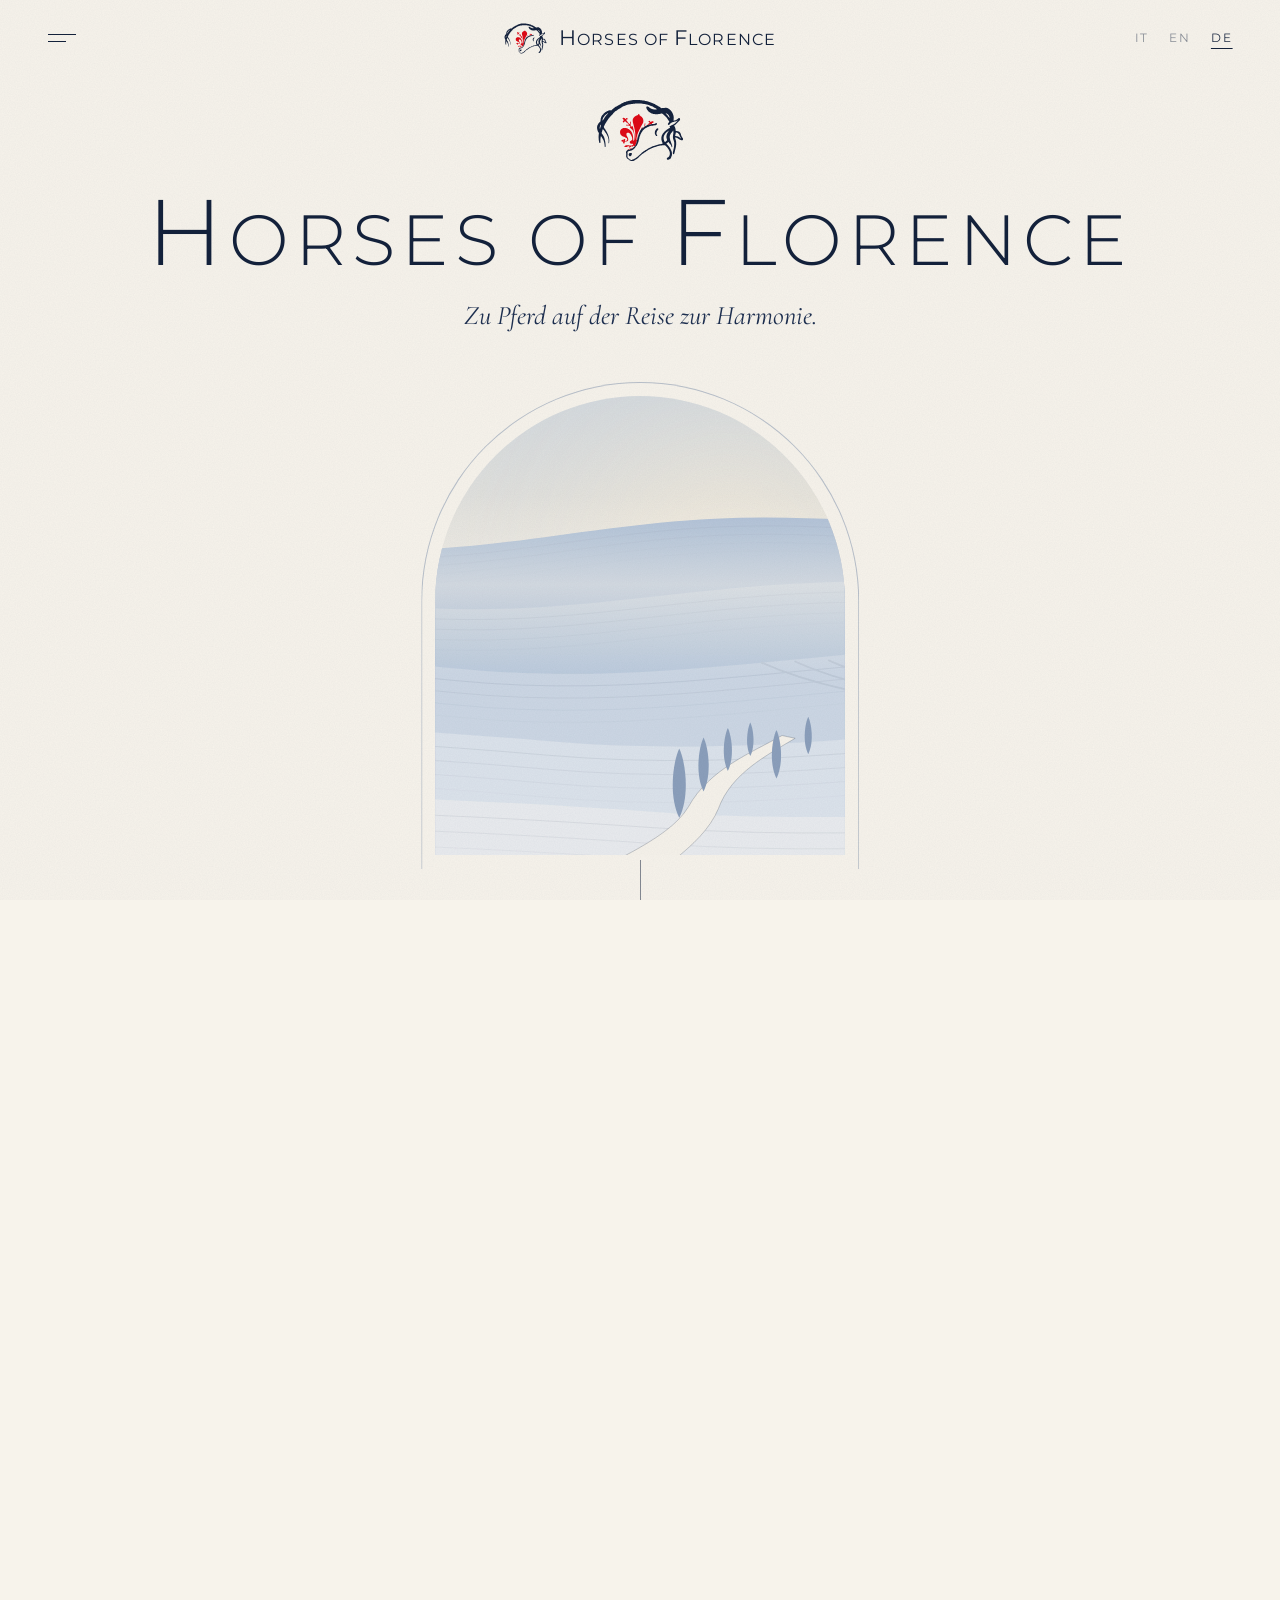
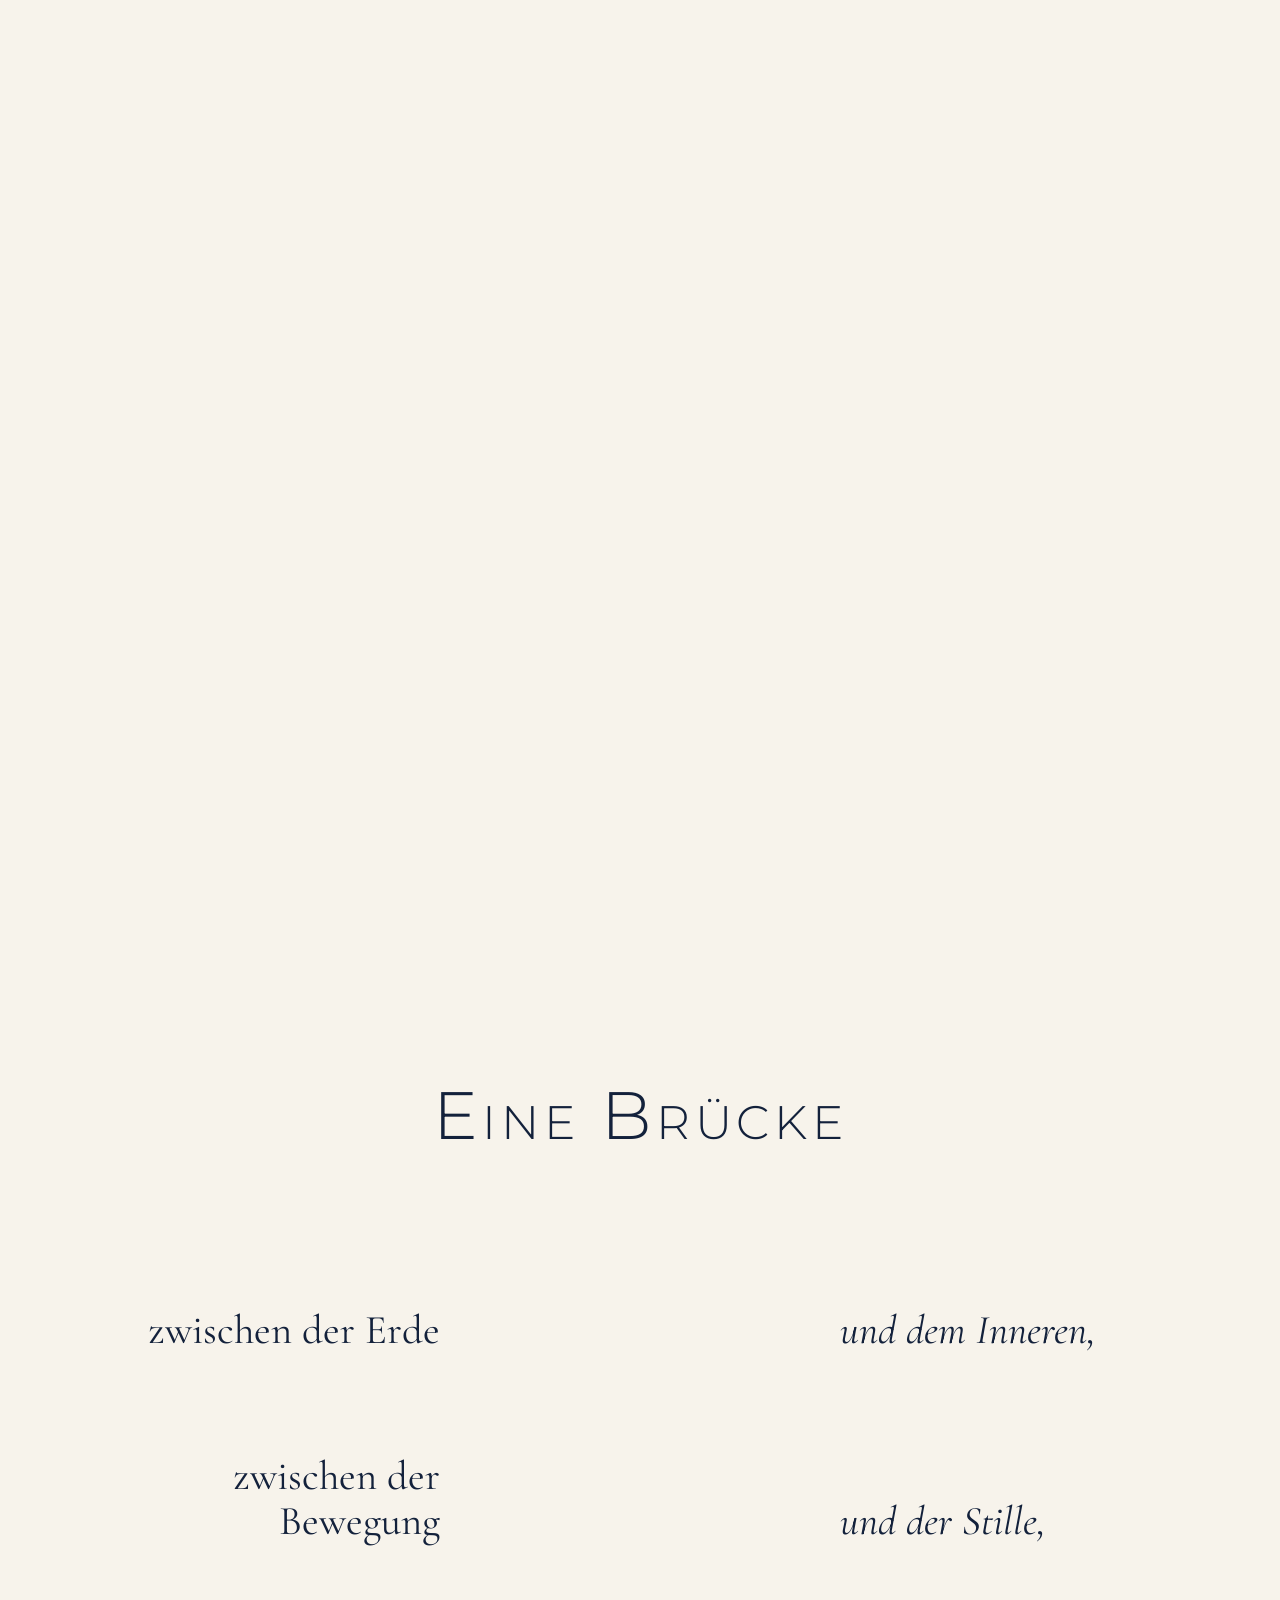
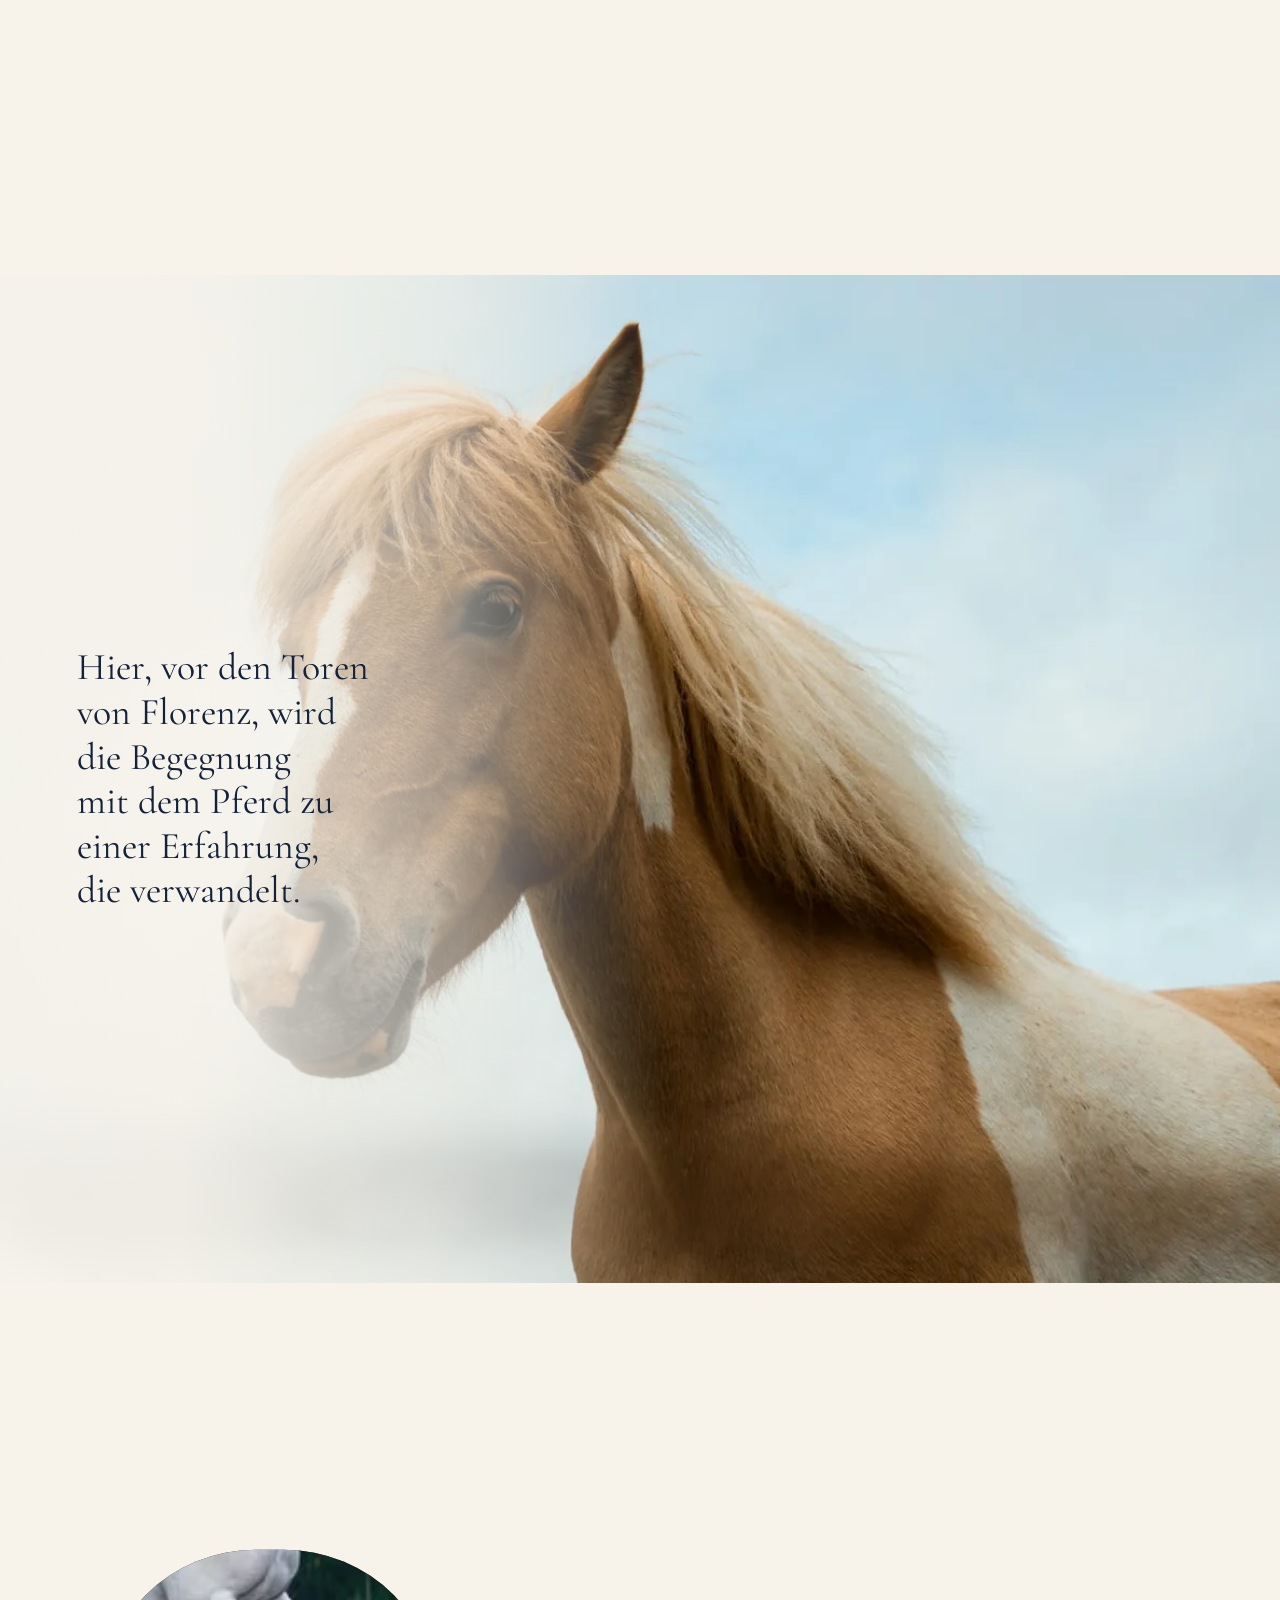
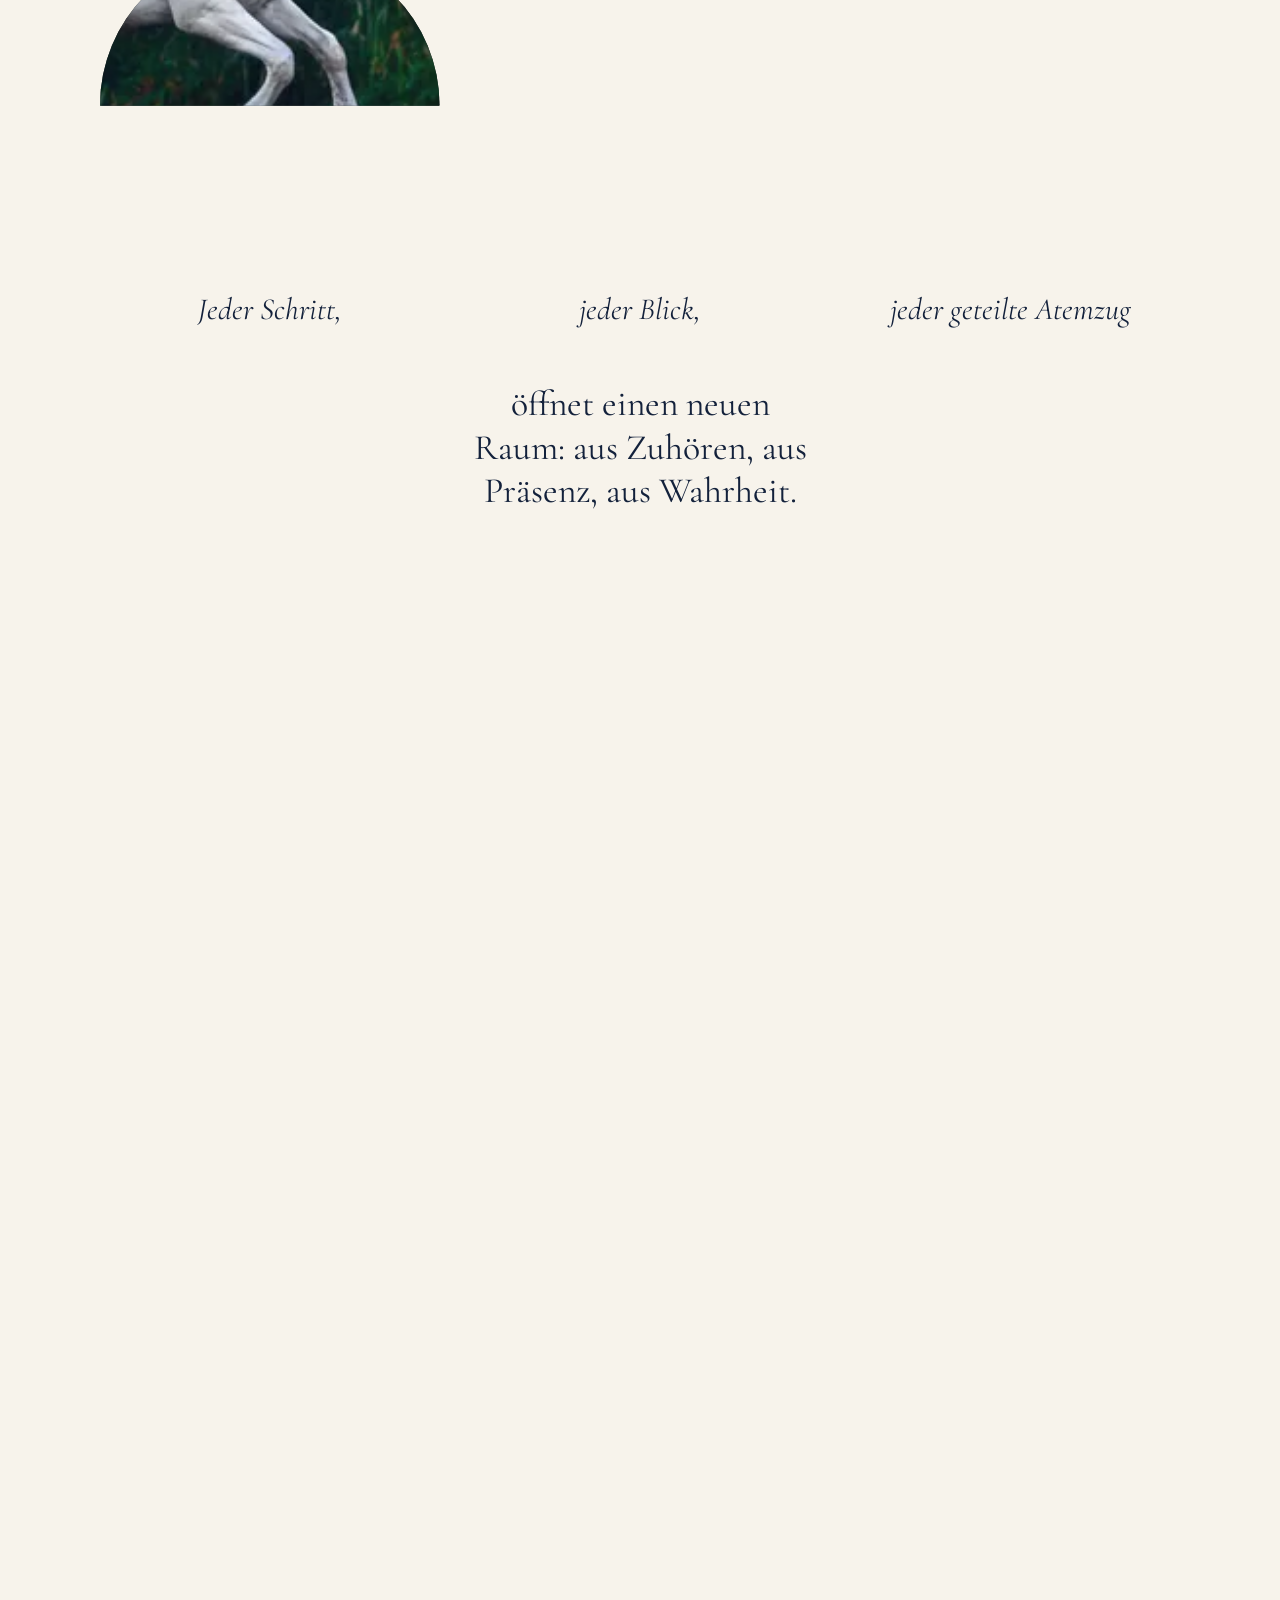
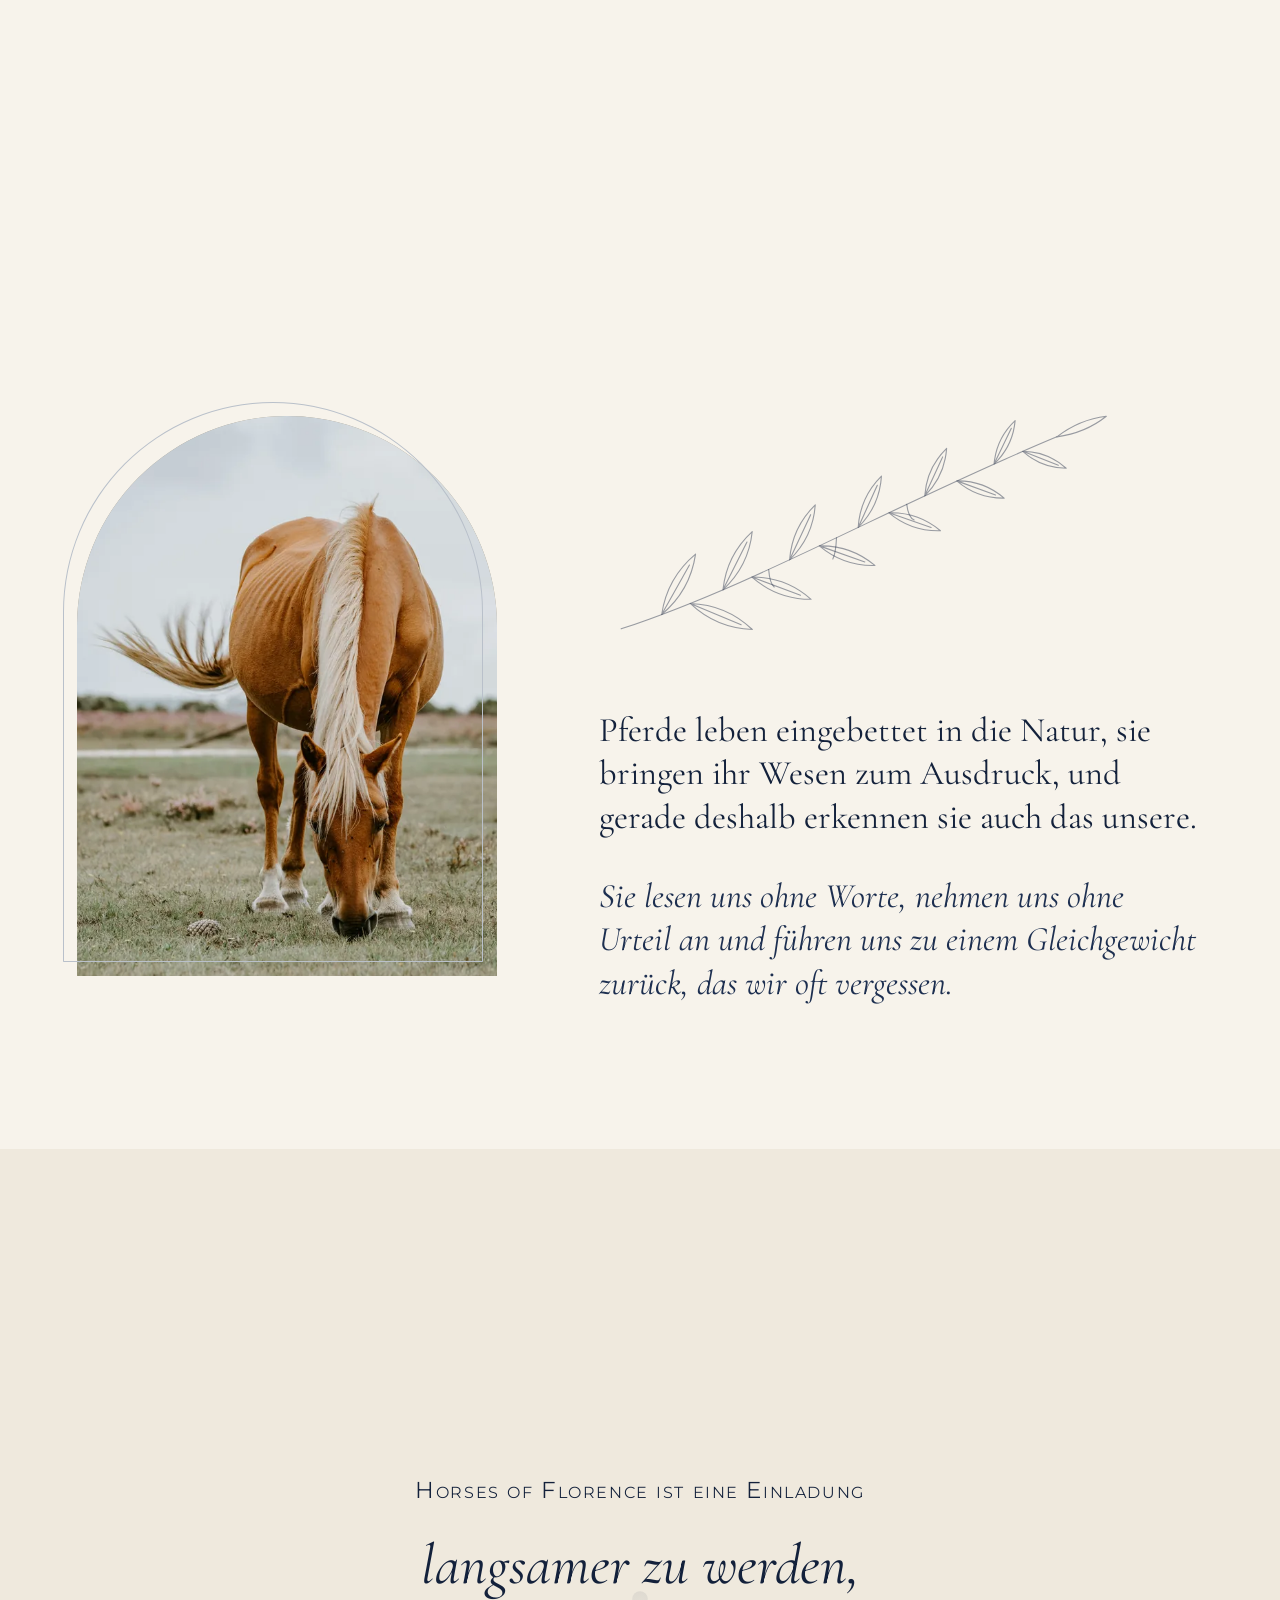
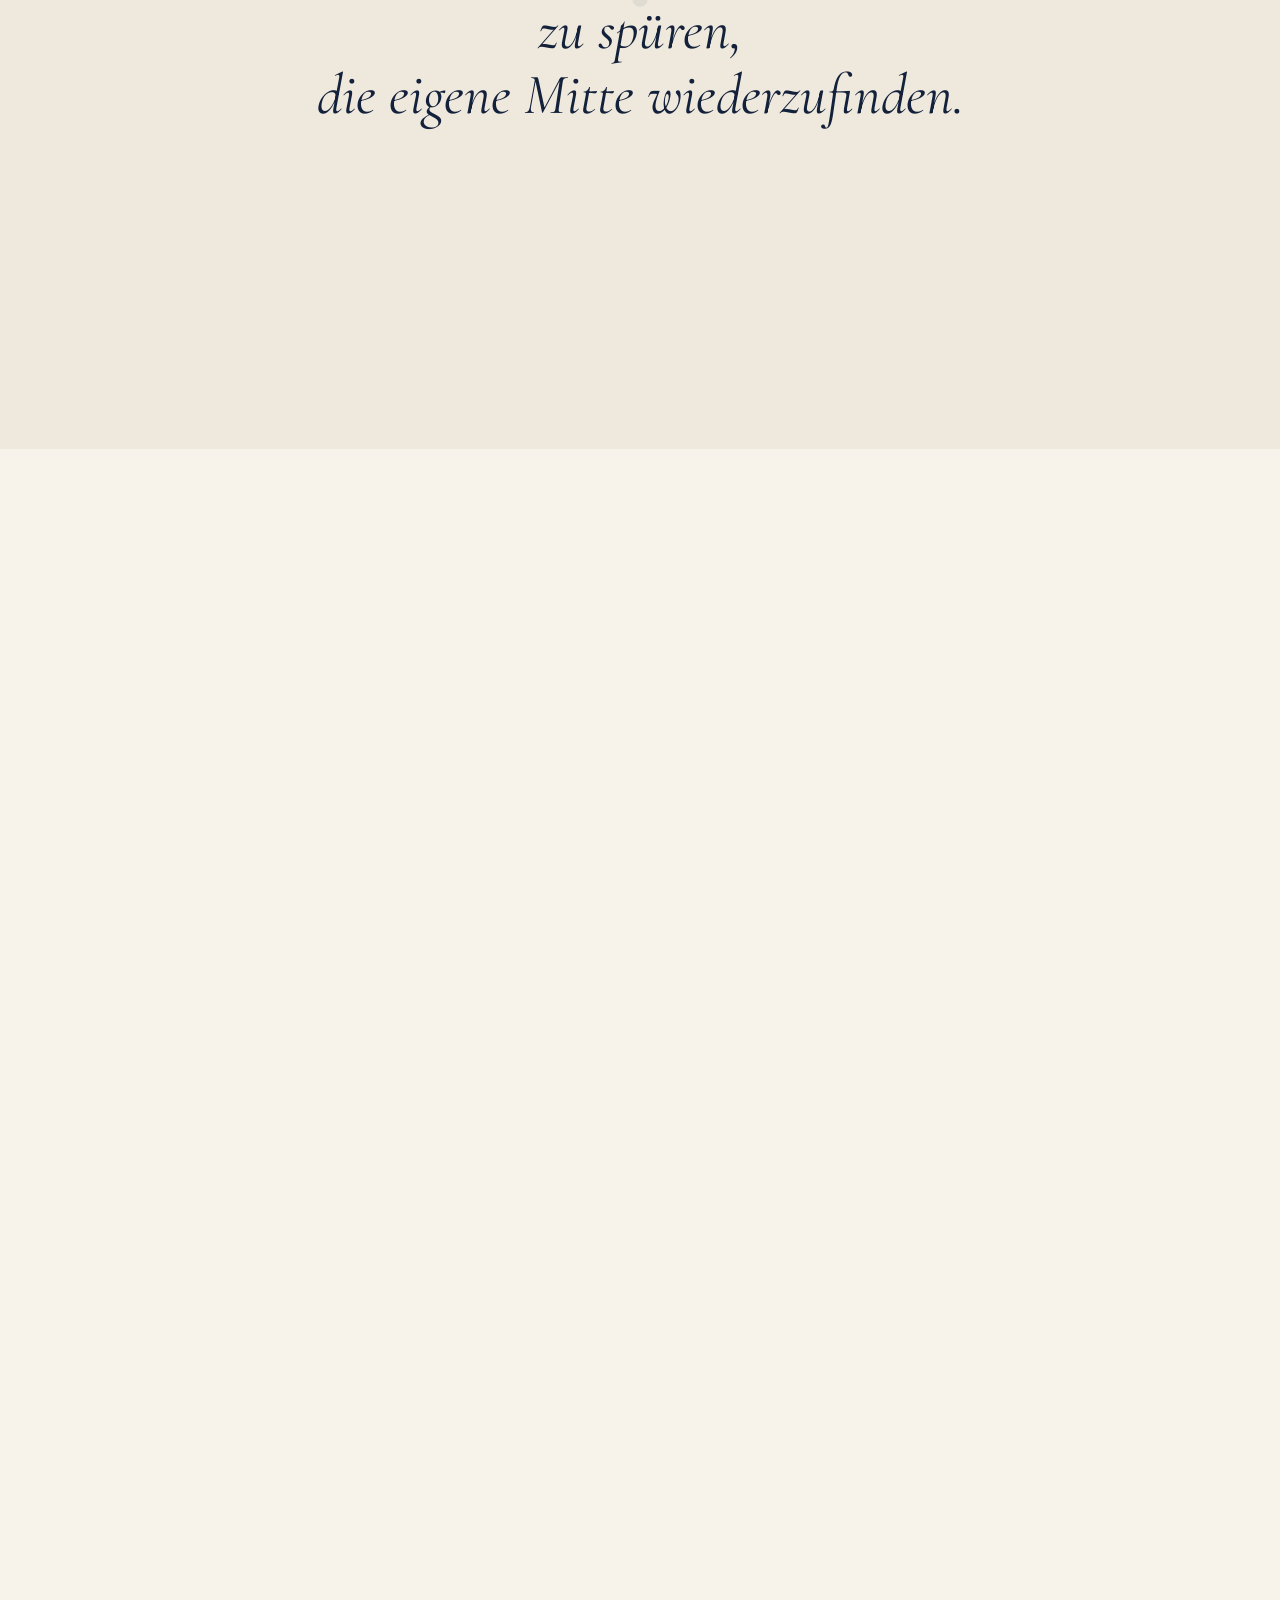
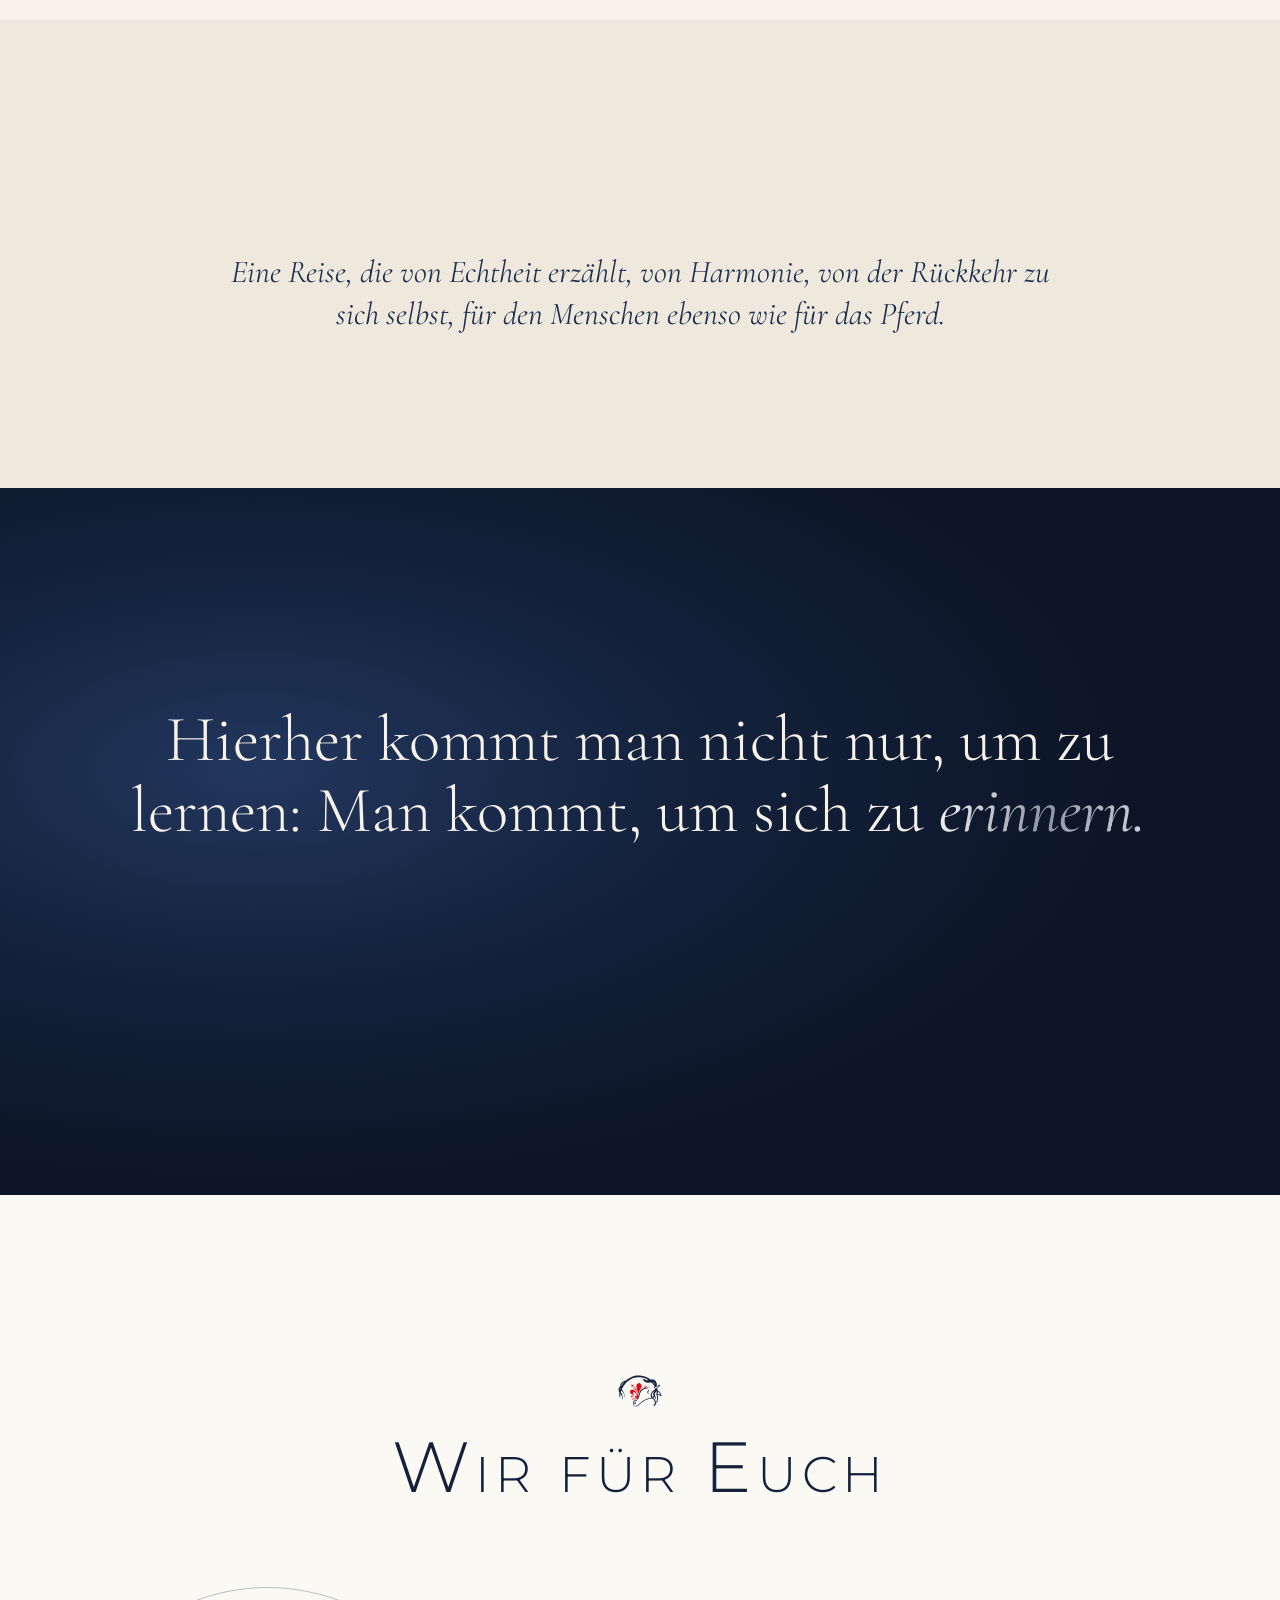
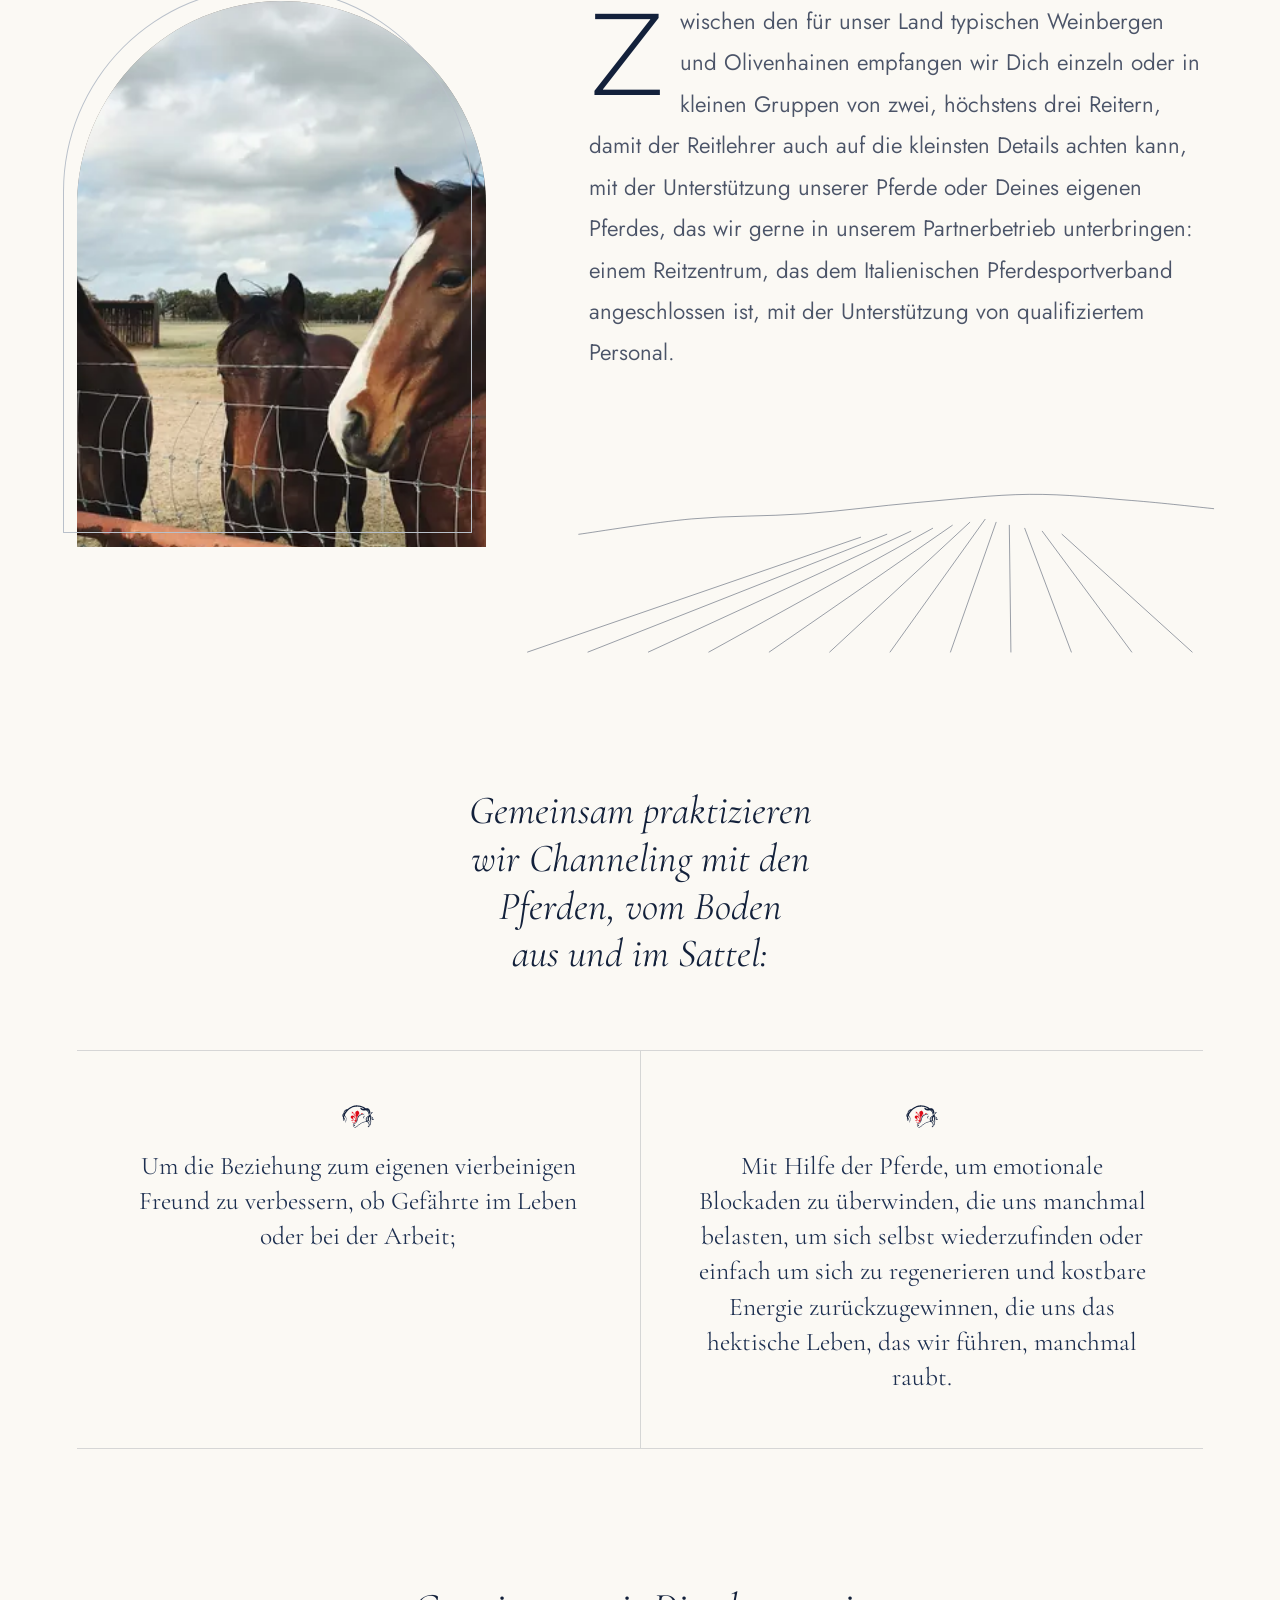
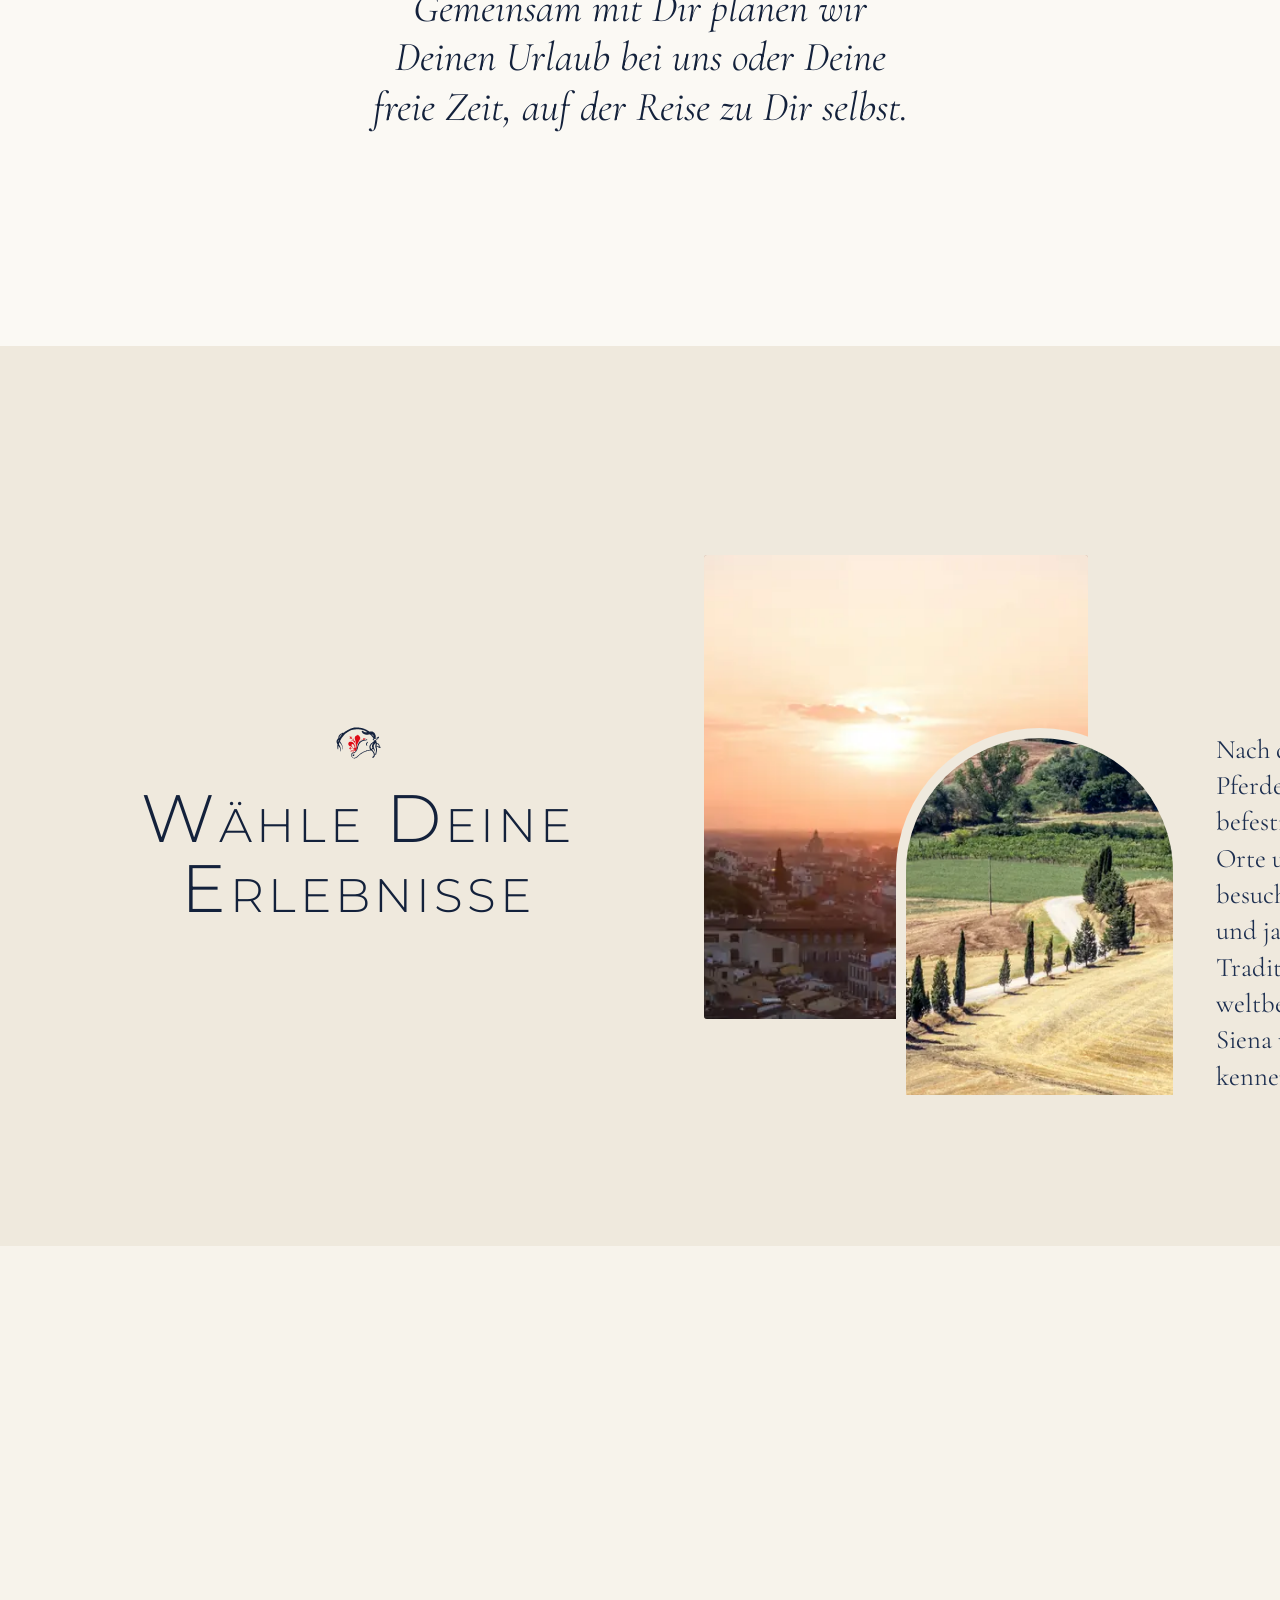
==== commit feb628e9: "Logo nel verso giusto: ruotato di 90° in senso orario Il JPEG dentro il PDF era girato per stare in " ====
--- a/de/index.html
+++ b/de/index.html
@@ -60,8 +60,8 @@
     <span class="sr-only">Menü öffnen</span>
   </button>
   <a class="brand" href="#home" aria-label="Horses of Florence, zurück zum Anfang">
-    <img class="brand__mark brand__mark--navy" src="../assets/img/brand/mark-navy.svg" width="34" height="47" alt="">
-    <img class="brand__mark brand__mark--ivory" src="../assets/img/brand/mark-ivory.svg" width="34" height="47" alt="">
+    <img class="brand__mark brand__mark--navy" src="../assets/img/brand/mark-navy.svg" width="47" height="34" alt="">
+    <img class="brand__mark brand__mark--ivory" src="../assets/img/brand/mark-ivory.svg" width="47" height="34" alt="">
     <span class="wordmark brand__name"><span>H</span>orses of <span>F</span>lorence</span>
   </a>
   <ul class="langs" aria-label="Sprache">
@@ -144,7 +144,7 @@
         <div class="hero__mist"></div>
       </div>
       <div class="hero__title">
-        <img class="hero__mark" src="../assets/img/brand/mark-navy.svg" width="74" height="103" alt="">
+        <img class="hero__mark" src="../assets/img/brand/mark-navy.svg" width="103" height="74" alt="">
         <h1 id="hero-title"><span class="wordmark hero__name"><span>H</span>orses of<br class="wordmark__br"> <span>F</span>lorence</span></h1>
         <p class="hero__tagline">Zu Pferd auf der Reise zur Harmonie.</p>
       </div>
@@ -254,7 +254,7 @@
   <section class="foryou" id="noi-per-voi" data-tone="light" aria-labelledby="foryou-title">
     <div class="wrap">
       <header class="title" data-view>
-        <img class="title__mark" src="../assets/img/brand/mark-navy.svg" width="30" height="42" alt="" loading="lazy">
+        <img class="title__mark" src="../assets/img/brand/mark-navy.svg" width="42" height="30" alt="" loading="lazy">
         <h2 class="title__text" id="foryou-title">Wir für Euch</h2>
       </header>
       <div class="foryou__grid">
@@ -273,11 +273,11 @@
       <p class="foryou__lead" data-view>Gemeinsam praktizieren wir Channeling mit den Pferden, vom Boden aus und im Sattel:</p>
       <ul class="foryou__aims">
         <li data-view>
-          <img src="../assets/img/brand/mark-navy.svg" width="22" height="31" alt="" loading="lazy">
+          <img src="../assets/img/brand/mark-navy.svg" width="31" height="22" alt="" loading="lazy">
           <p>Um die Beziehung zum eigenen vierbeinigen Freund zu verbessern, ob Gefährte im Leben oder bei der Arbeit;</p>
         </li>
         <li data-view>
-          <img src="../assets/img/brand/mark-navy.svg" width="22" height="31" alt="" loading="lazy">
+          <img src="../assets/img/brand/mark-navy.svg" width="31" height="22" alt="" loading="lazy">
           <p>Mit Hilfe der Pferde, um emotionale Blockaden zu überwinden, die uns manchmal belasten, um sich selbst wiederzufinden oder einfach um sich zu regenerieren und kostbare Energie zurückzugewinnen, die uns das hektische Leben, das wir führen, manchmal raubt.</p>
         </li>
       </ul>
@@ -295,7 +295,7 @@
           <path d="M0 135.8C25 139.2 100 152.6 150 156.1C200 159.7 250 156.5 300 157C350 157.5 400 170.9 450 159.3C500 147.6 550 101.7 600 87.3C650 72.8 700 70.8 750 72.5C800 74.2 850 92.1 900 97.5C950 102.8 1000 92.6 1050 104.5C1100 116.4 1150 157.2 1200 168.6C1250 180 1300 180.3 1350 173C1400 165.7 1450 134.7 1500 125C1550 115.3 1600 124.6 1650 115C1700 105.5 1750 74.5 1800 67.9C1850 61.3 1900 63.4 1950 75.4C2000 87.4 2050 128.1 2100 139.8C2150 151.5 2200 140.7 2250 145.7C2300 150.6 2350 168.4 2400 169.5C2450 170.6 2500 166.9 2550 152.1C2600 137.2 2650 91.7 2700 80.5C2750 69.3 2800 83.9 2850 84.9C2900 86 2950 82.8 3000 86.8C3050 90.8 3100 93.9 3150 109C3200 124.1 3250 169.1 3300 177.5C3350 185.9 3400 166.5 3450 159.2C3500 151.8 3550 141 3600 133.4C3650 125.9 3700 126.4 3750 113.8C3800 101.1 3850 61.5 3900 57.5C3950 53.5 4000 77.1 4050 89.9C4100 102.6 4175 126.5 4200 133.8"/>
         </svg>
         <div class="xp__intro">
-          <img class="title__mark" src="../assets/img/brand/mark-navy.svg" width="30" height="42" alt="" loading="lazy">
+          <img class="title__mark" src="../assets/img/brand/mark-navy.svg" width="42" height="30" alt="" loading="lazy">
           <h2 class="xp__title" id="xp-title">Wähle Deine Erlebnisse</h2>
         </div>
         <article class="xp__panel xp__panel--1">
@@ -426,7 +426,7 @@
     </div>
     <div class="wrap night__inner">
       <header class="title title--light" data-view>
-        <img class="title__mark" src="../assets/img/brand/mark-ivory.svg" width="30" height="42" alt="" loading="lazy">
+        <img class="title__mark" src="../assets/img/brand/mark-ivory.svg" width="42" height="30" alt="" loading="lazy">
         <h2 class="title__text" id="contact-title">Kontakt</h2>
       </header>
       <p class="night__invite" data-view>Warte nicht bis morgen, um für Dich zu sorgen, für Euch.</p>
@@ -459,7 +459,7 @@
 <footer class="site-footer" data-tone="dark">
   <div class="site-footer__inner">
     <a class="site-footer__brand" href="#home" aria-label="Horses of Florence, zurück zum Anfang">
-      <img class="site-footer__mark" src="../assets/img/brand/mark-ivory.svg" width="80" height="112" alt="" loading="lazy" decoding="async">
+      <img class="site-footer__mark" src="../assets/img/brand/mark-ivory.svg" width="112" height="80" alt="" loading="lazy" decoding="async">
       <span class="wordmark site-footer__name"><span>H</span>orses of <span>F</span>lorence</span>
     </a>
     <p class="site-footer__tagline">Zu Pferd auf der Reise zur Harmonie.</p>
--- a/assets/css/style.css
+++ b/assets/css/style.css
@@ -110,7 +110,7 @@
 .menu-open .menu-btn__lines { transform: translateY(3.5px) rotate(45deg); }
 .menu-open .menu-btn__lines::after { width: 28px; transform: translateY(-7px) rotate(-90deg); }
 .brand { display: flex; align-items: center; gap: 12px; text-decoration: none; transition: opacity .6s var(--ease), transform .6s var(--ease); }
-.brand__mark { width: auto; height: 40px; }
+.brand__mark { width: auto; height: 31px; }
 .brand__mark--ivory, .is-dark .brand__mark--navy { display: none; }
 .is-dark .brand__mark--ivory { display: block; }
 .brand__name { font-size: .98rem; }
@@ -204,7 +204,7 @@
   opacity: calc(1 - clamp(0, calc((var(--p, 0) - .02) / .13), 1));
   transform: translateY(calc(var(--p, 0) * -22svh));
 }
-.hero__mark { width: auto; height: clamp(54px, 8.5svh, 92px); margin: 0 auto 2.4svh; }
+.hero__mark { width: auto; height: clamp(46px, 7svh, 78px); margin: 0 auto 2.6svh; }
 .hero__title h1 { font-weight: 300; line-height: 1; color: var(--navy); }
 .hero__name { font-size: clamp(2rem, .9rem + 4.4vw, 5.6rem); font-weight: 300; letter-spacing: .085em; }
 .hero__tagline { margin-top: 1.6svh; font-family: var(--serif); font-style: italic; font-weight: 400; font-size: clamp(1.15rem, .95rem + .9vw, 1.8rem); color: var(--navy-2); }
@@ -343,7 +343,7 @@
    Titoli di sezione (maiuscoletto del logo, marchio sopra)
    ========================================================================== */
 .title { text-align: center; opacity: var(--e, 1); transform: translateY(calc((1 - var(--e, 1)) * 26px)); }
-.title__mark { width: auto; height: 42px; margin: 0 auto 22px; }
+.title__mark { width: auto; height: 32px; margin: 0 auto 24px; }
 .title__text { font-family: var(--caps); font-variant-caps: small-caps; font-synthesis: small-caps; font-weight: 300; font-size: clamp(2.5rem, 1.4rem + 3.8vw, 5.4rem); letter-spacing: .07em; line-height: 1; color: var(--navy); }
 .title--light .title__text { color: var(--ivory); }
 
@@ -366,7 +366,7 @@
 .foryou__aims { display: grid; grid-template-columns: 1fr 1fr; border-top: 1px solid var(--hair); border-bottom: 1px solid var(--hair); }
 .foryou__aims li { padding: clamp(36px, 6vh, 64px) clamp(20px, 4vw, 64px); text-align: center; opacity: clamp(0, calc(var(--e, 1) * 1.5 - .3), 1); transform: translateY(calc((1 - var(--e, 1)) * 24px)); }
 .foryou__aims li + li { border-left: 1px solid var(--hair); }
-.foryou__aims img { width: auto; height: 30px; margin: 0 auto 20px; }
+.foryou__aims img { width: auto; height: 23px; margin: 0 auto 20px; }
 .foryou__aims p { font-family: var(--serif); font-size: clamp(1.2rem, .95rem + .8vw, 1.6rem); line-height: 1.38; color: var(--navy-2); }
 .foryou__closing { margin: clamp(90px, 15vh, 170px) auto 0; max-width: 30ch; text-align: center; font-family: var(--serif); font-style: italic; font-size: clamp(1.6rem, 1.05rem + 1.9vw, 2.9rem); line-height: 1.2; color: var(--navy); }
 .foryou__closing span { display: block; opacity: clamp(0, calc(var(--e, 1) * 1.5 - .3), 1); text-wrap: balance; }
@@ -455,7 +455,7 @@
 .site-footer { background: var(--deep); color: rgba(247, 243, 235, .78); padding: clamp(70px, 10vh, 110px) var(--gutter) 40px; text-align: center; border-top: 1px solid var(--hair-light); }
 .site-footer__inner { max-width: 980px; margin-inline: auto; display: flex; flex-direction: column; align-items: center; gap: 28px; }
 .site-footer__brand { display: flex; flex-direction: column; align-items: center; gap: 18px; text-decoration: none; color: var(--ivory); }
-.site-footer__mark { width: auto; height: 76px; }
+.site-footer__mark { width: auto; height: 58px; }
 .site-footer__name { font-size: 1.25rem; }
 .site-footer__tagline { margin-top: -8px; font-family: var(--serif); font-style: italic; font-size: 1.35rem; color: var(--silver-light); }
 .site-footer__req { display: flex; flex-wrap: wrap; justify-content: center; gap: 8px 0; font-family: var(--caps); font-variant-caps: small-caps; font-synthesis: small-caps; letter-spacing: .08em; font-size: 1rem; color: var(--ivory); }
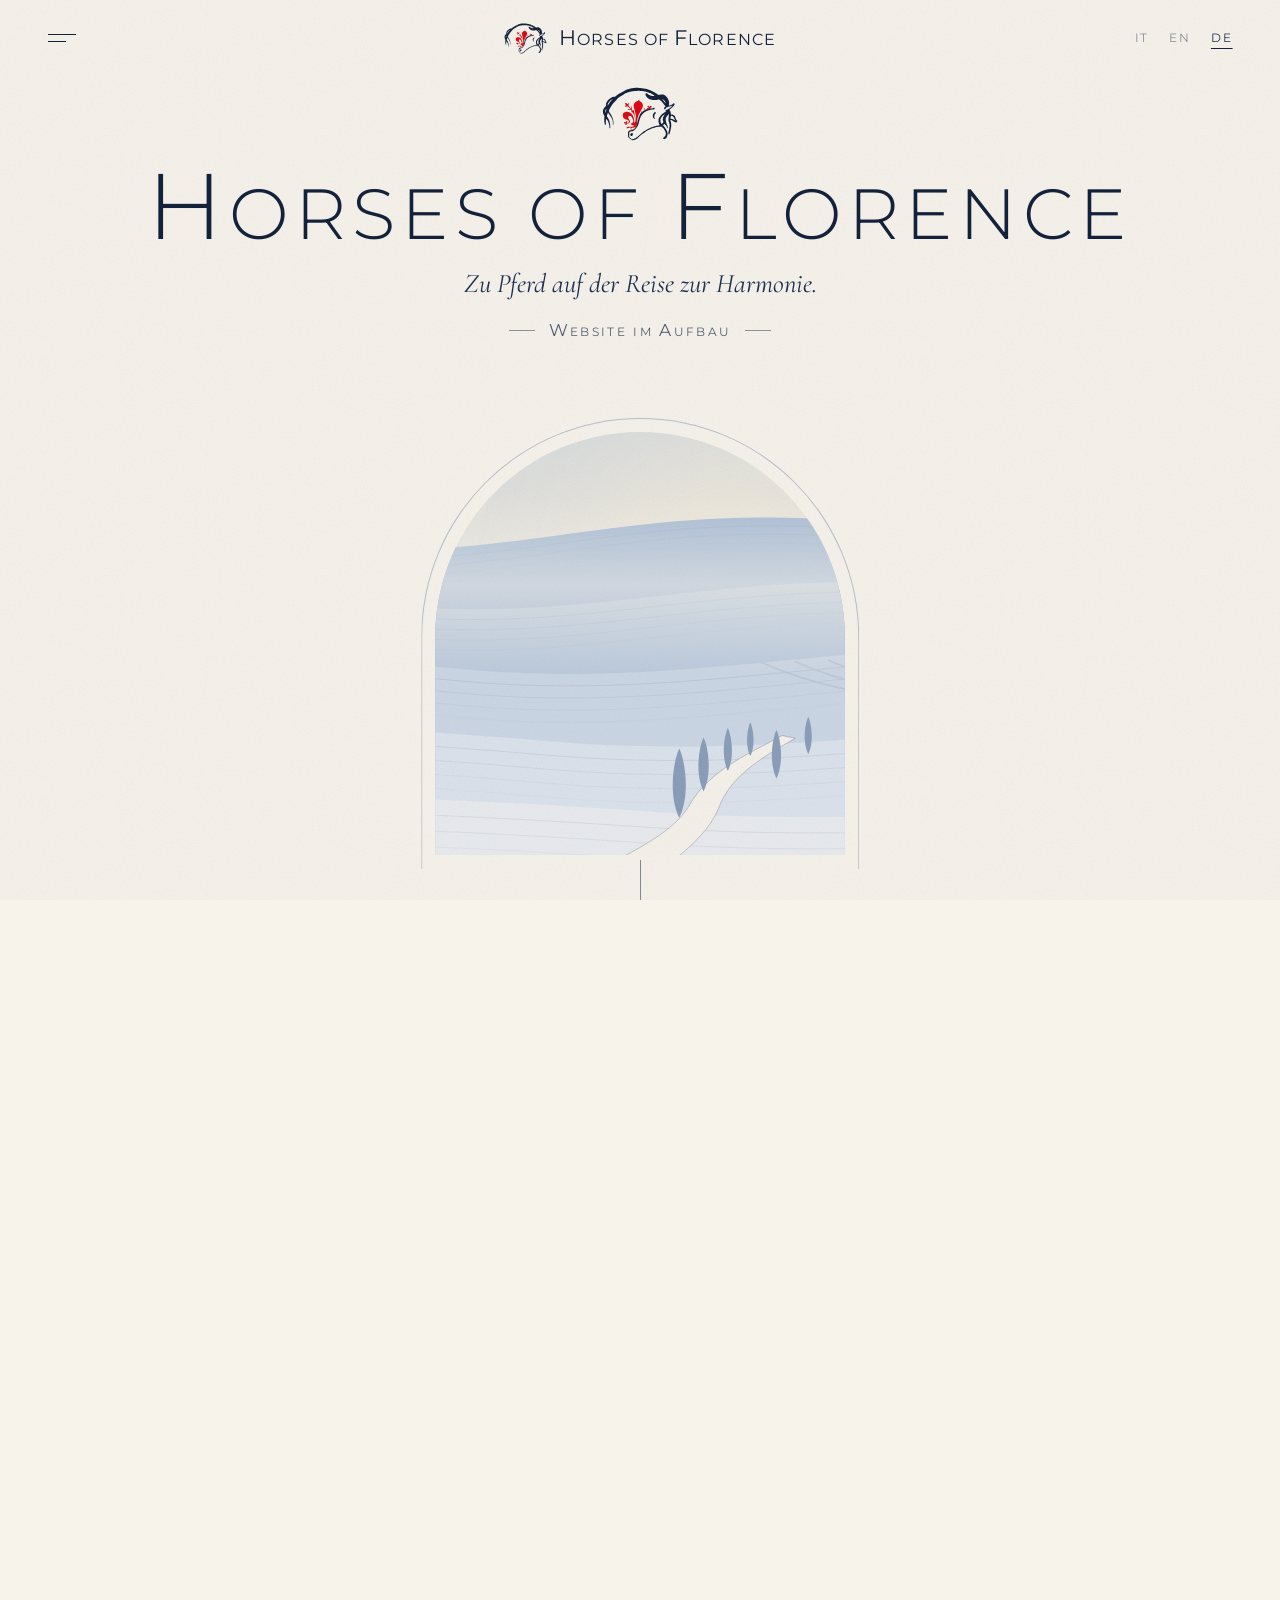
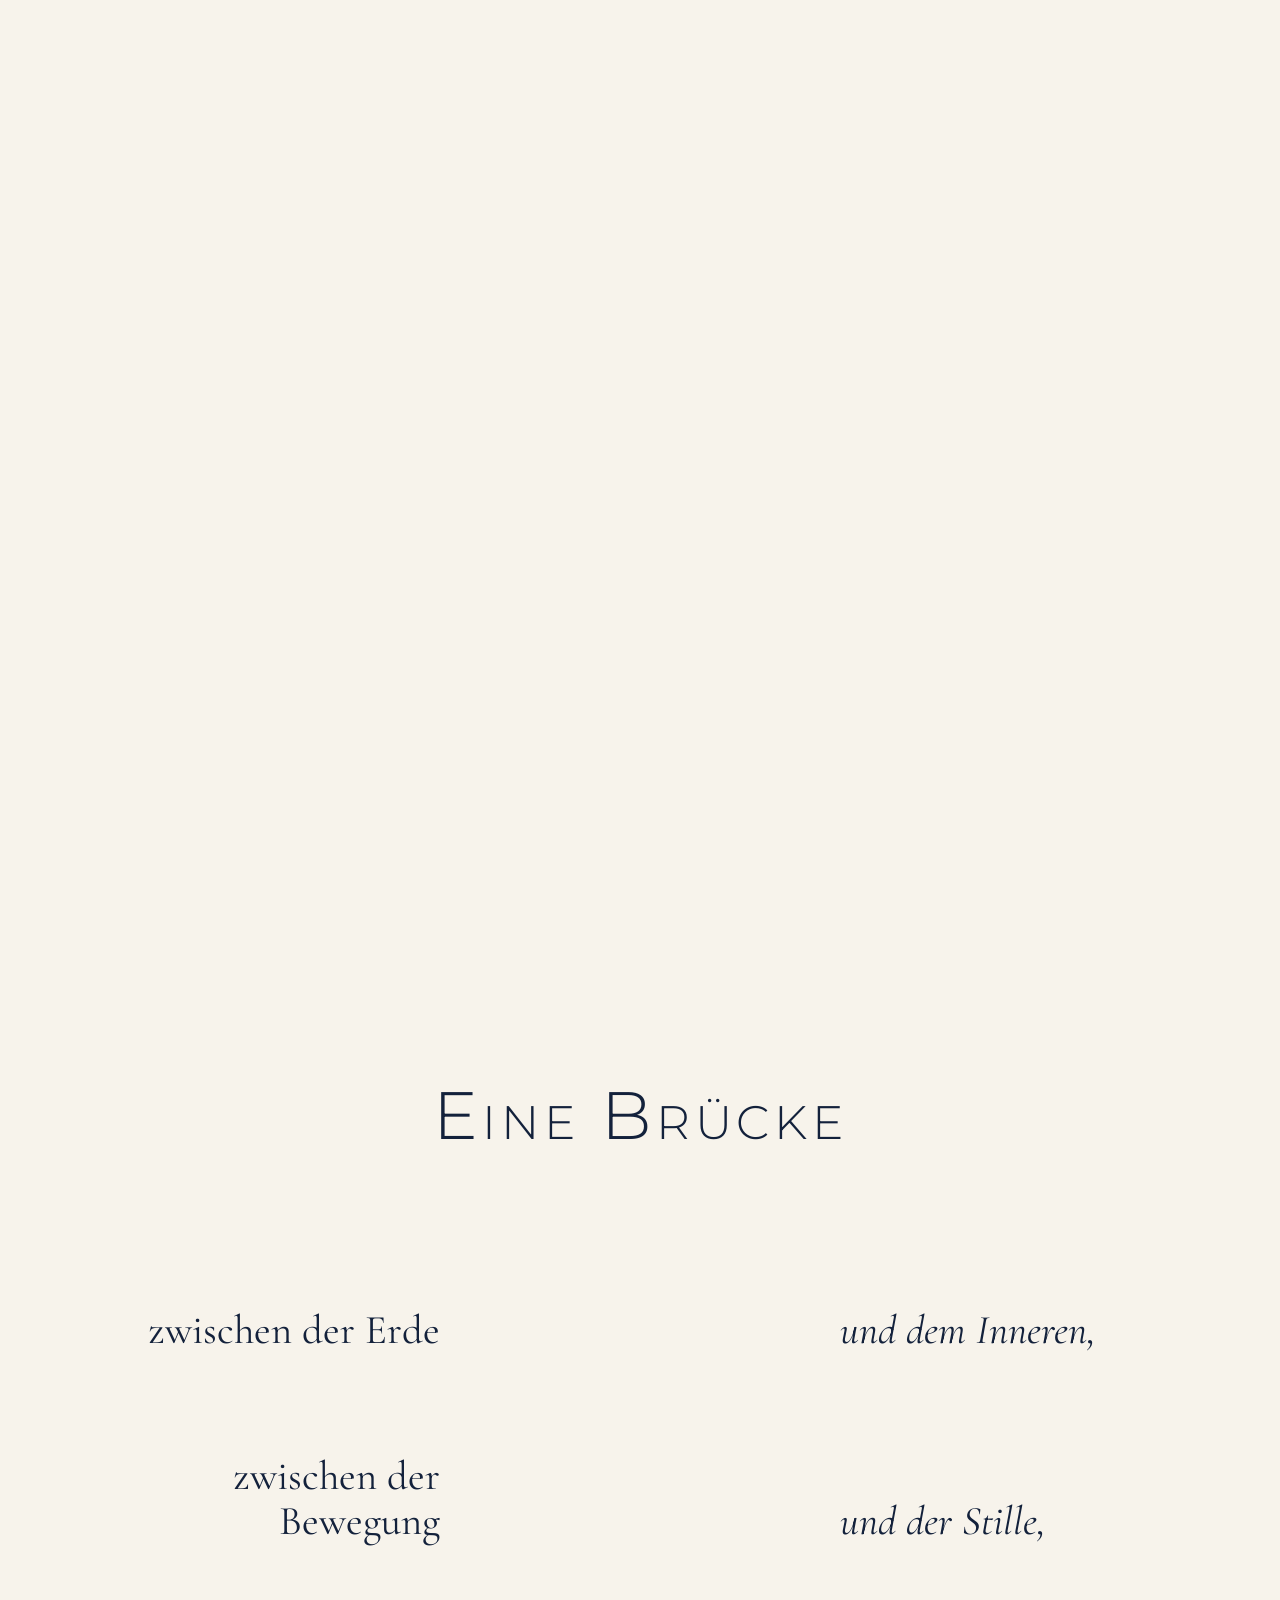
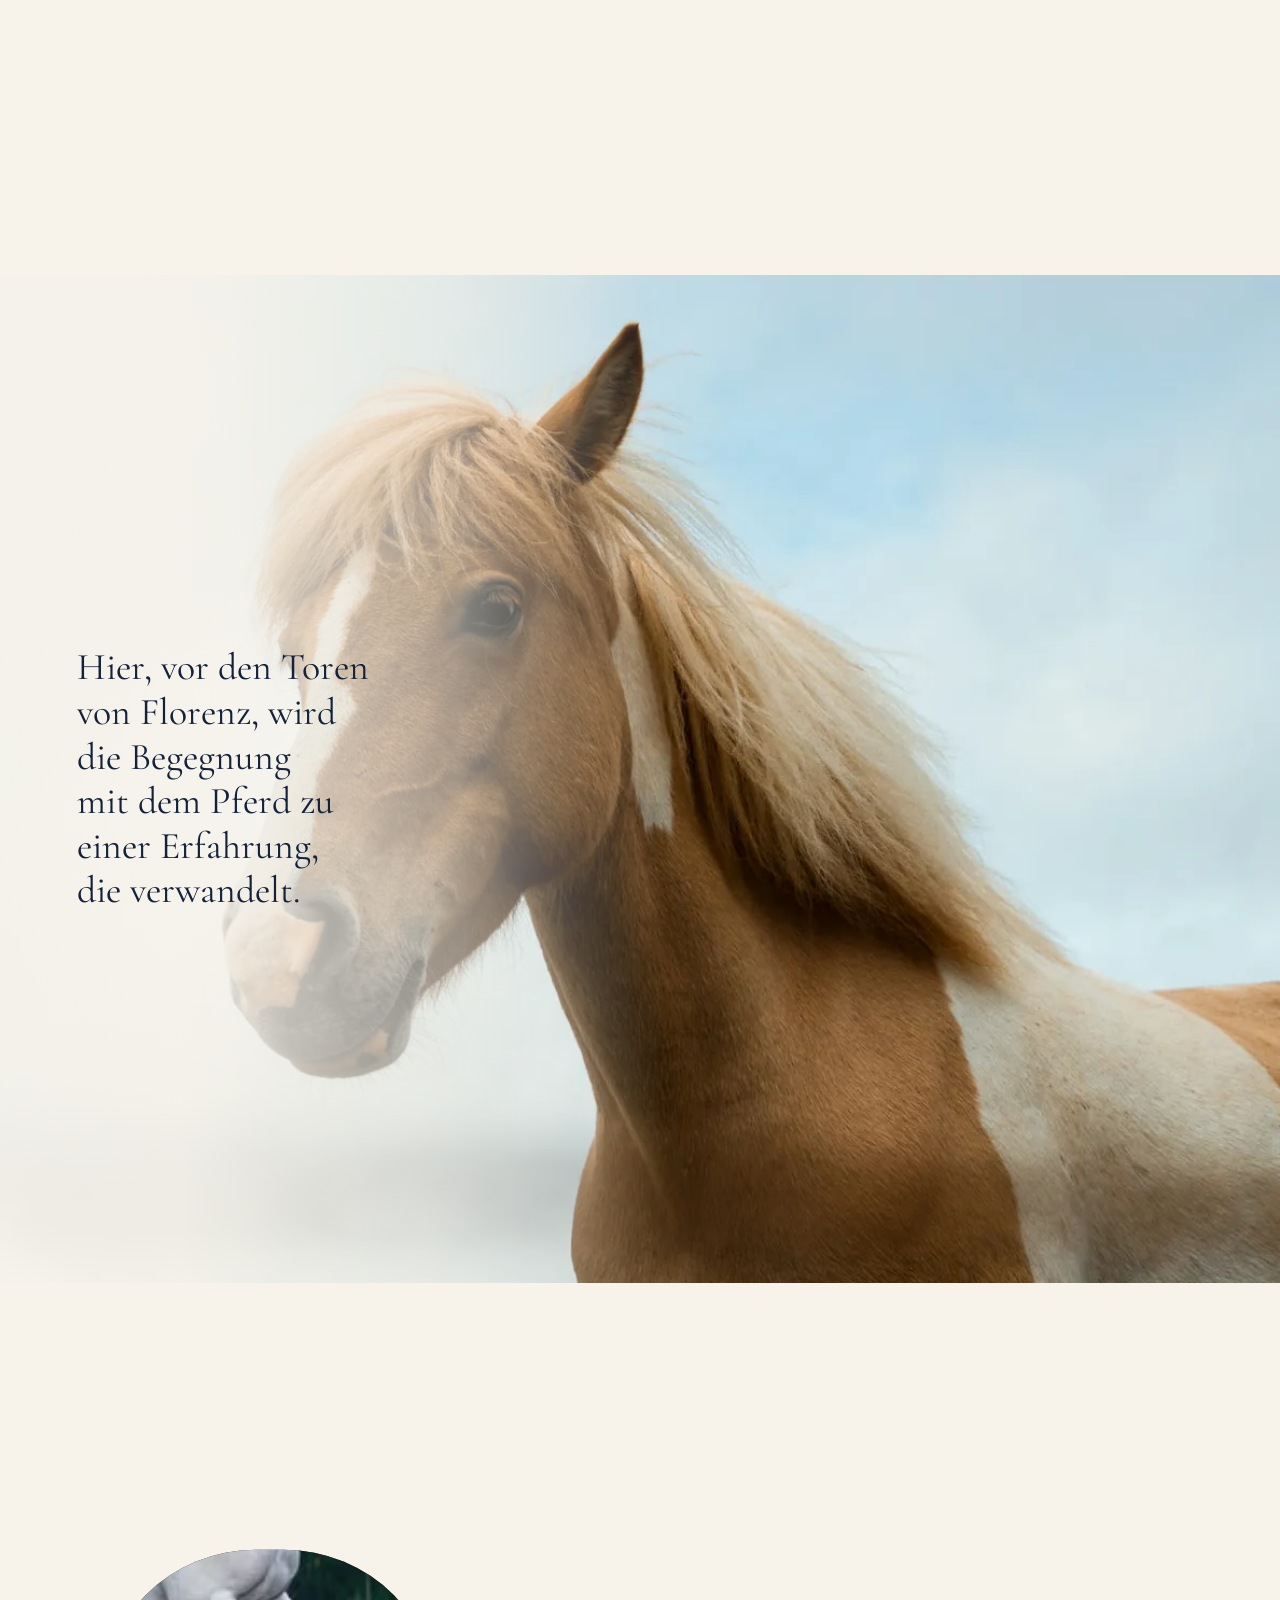
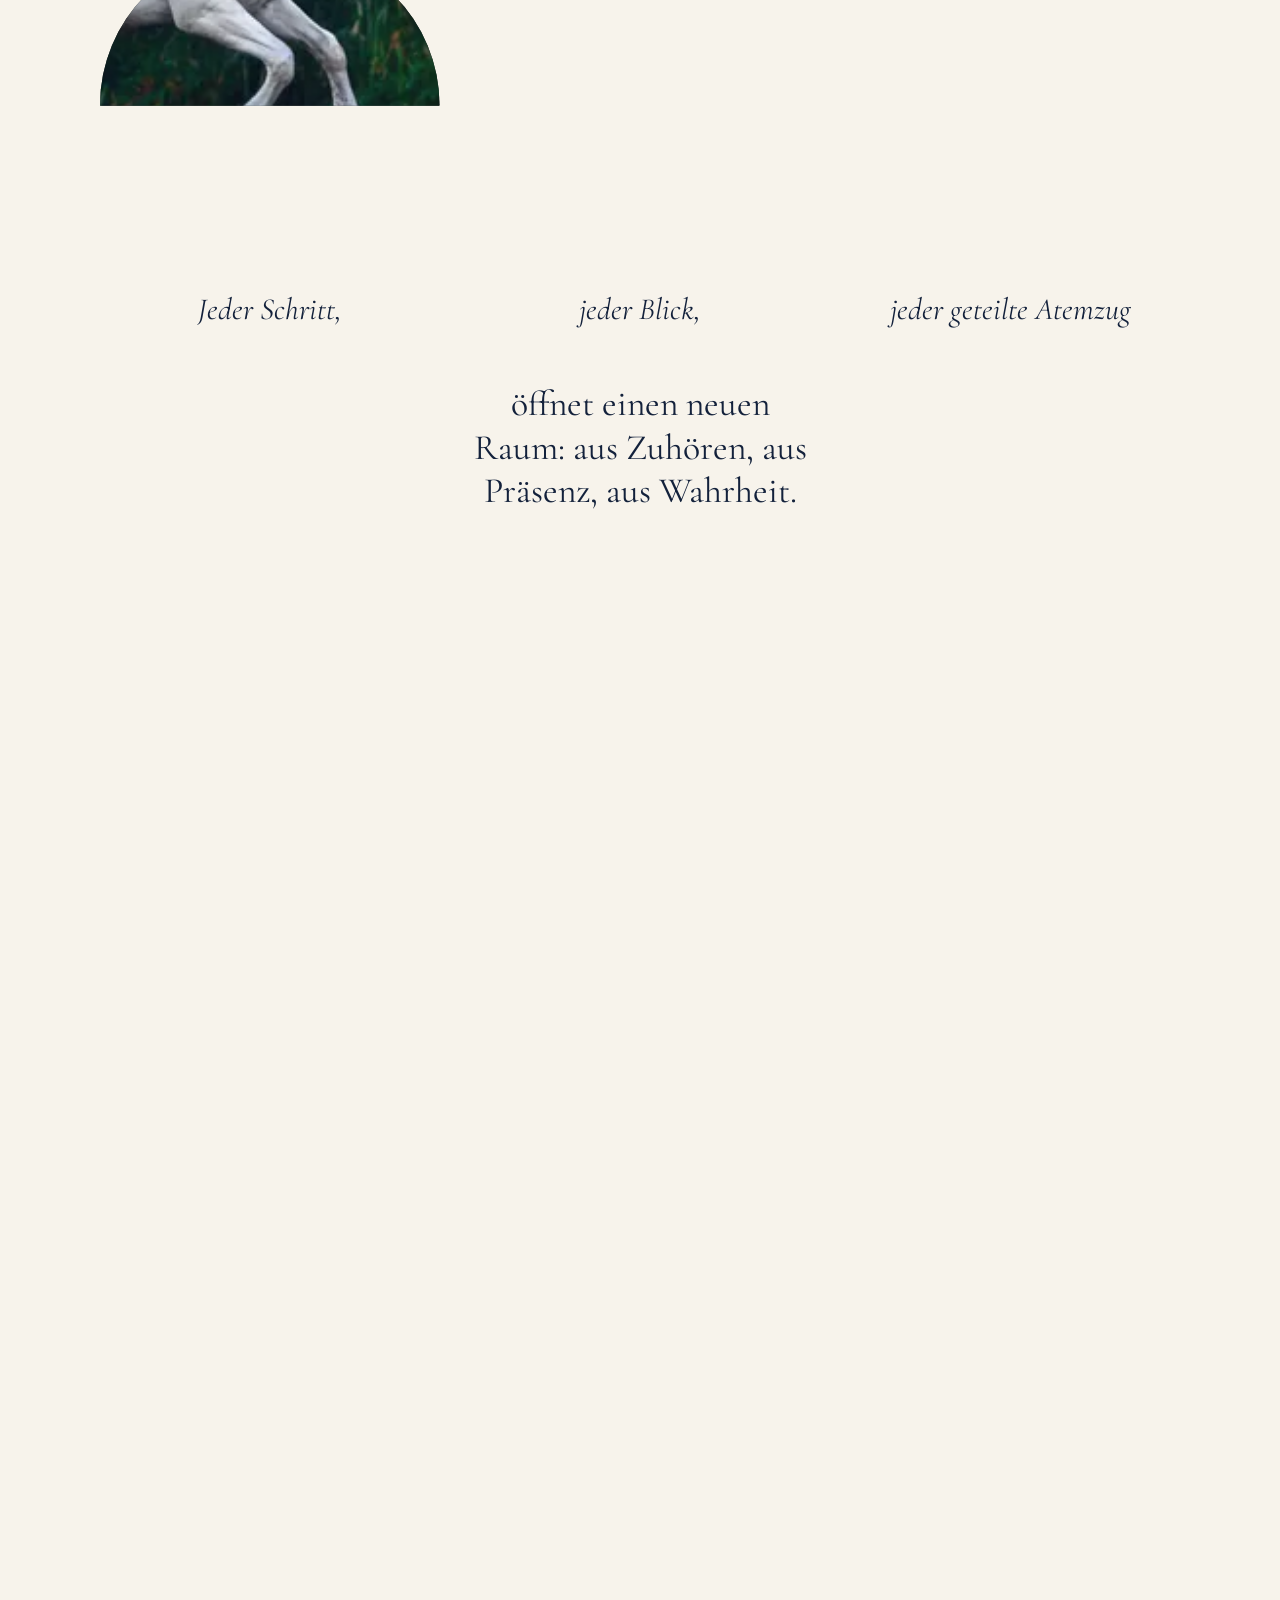
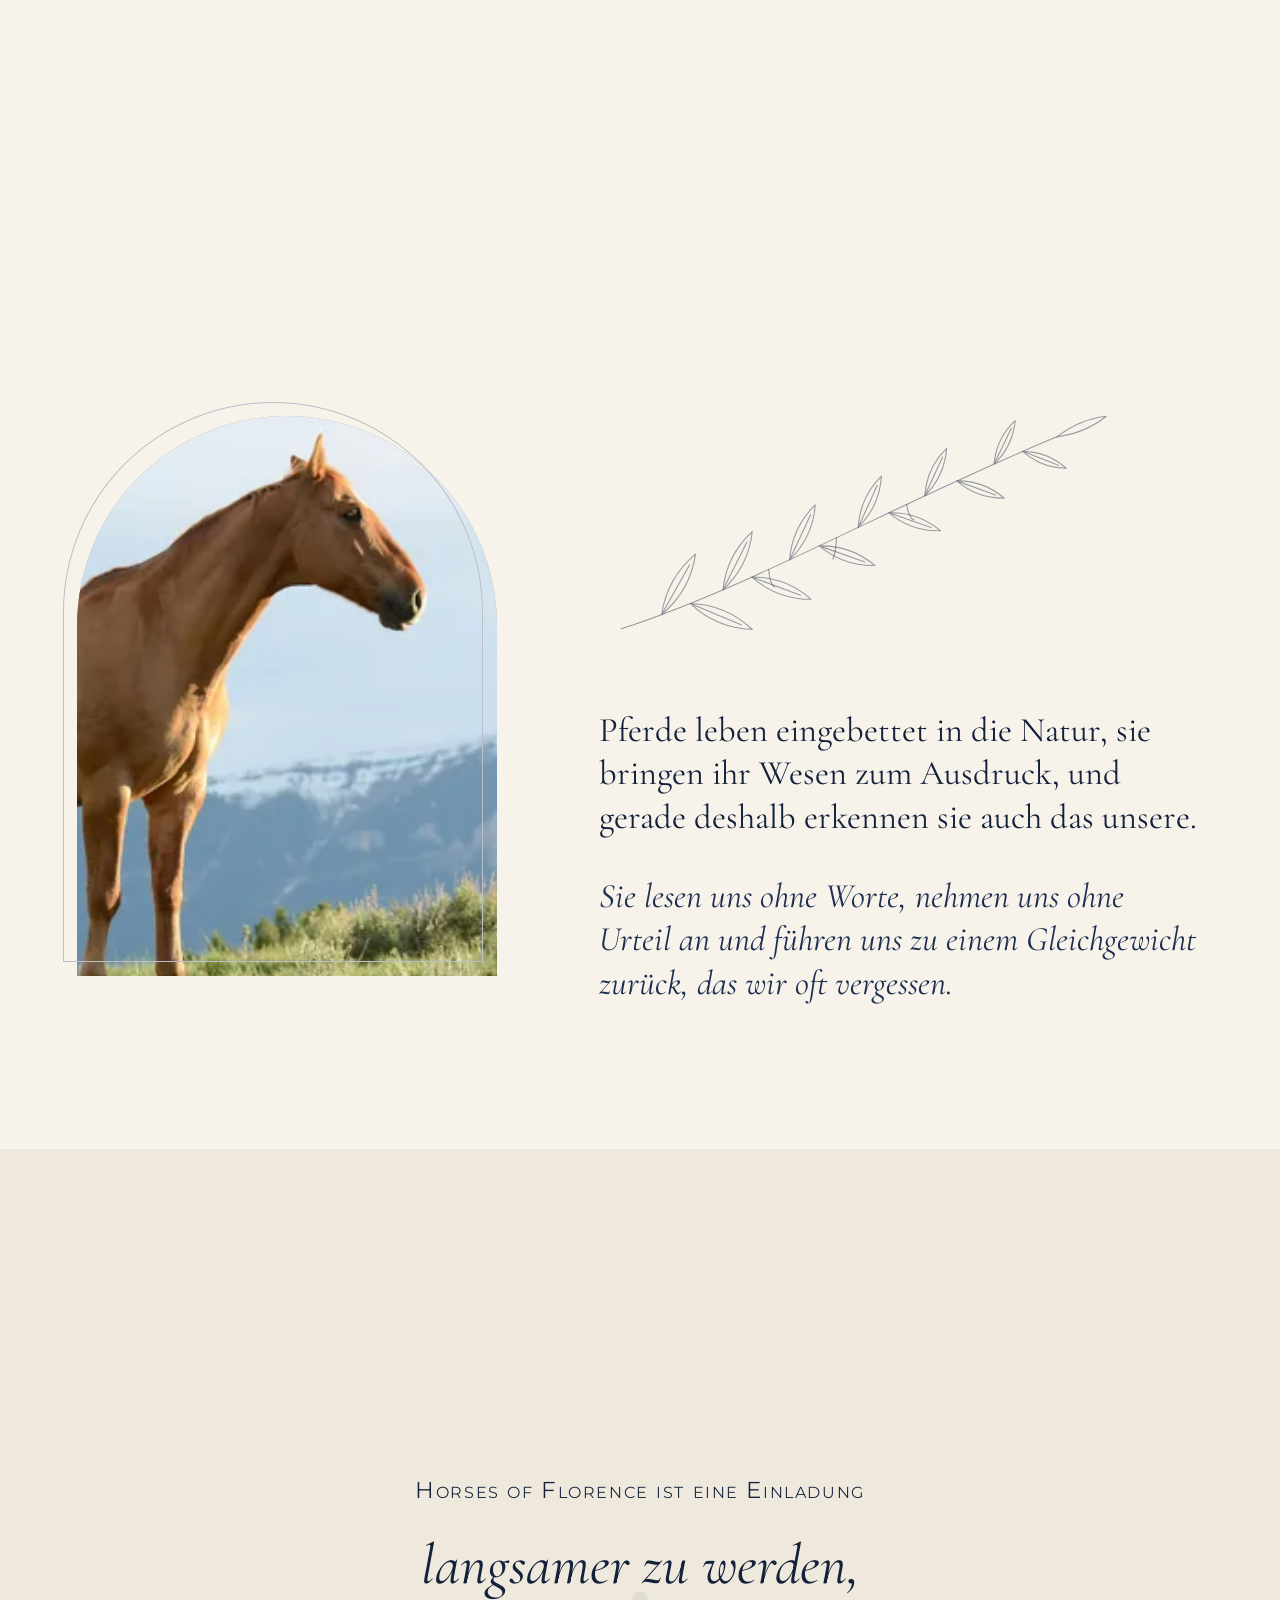
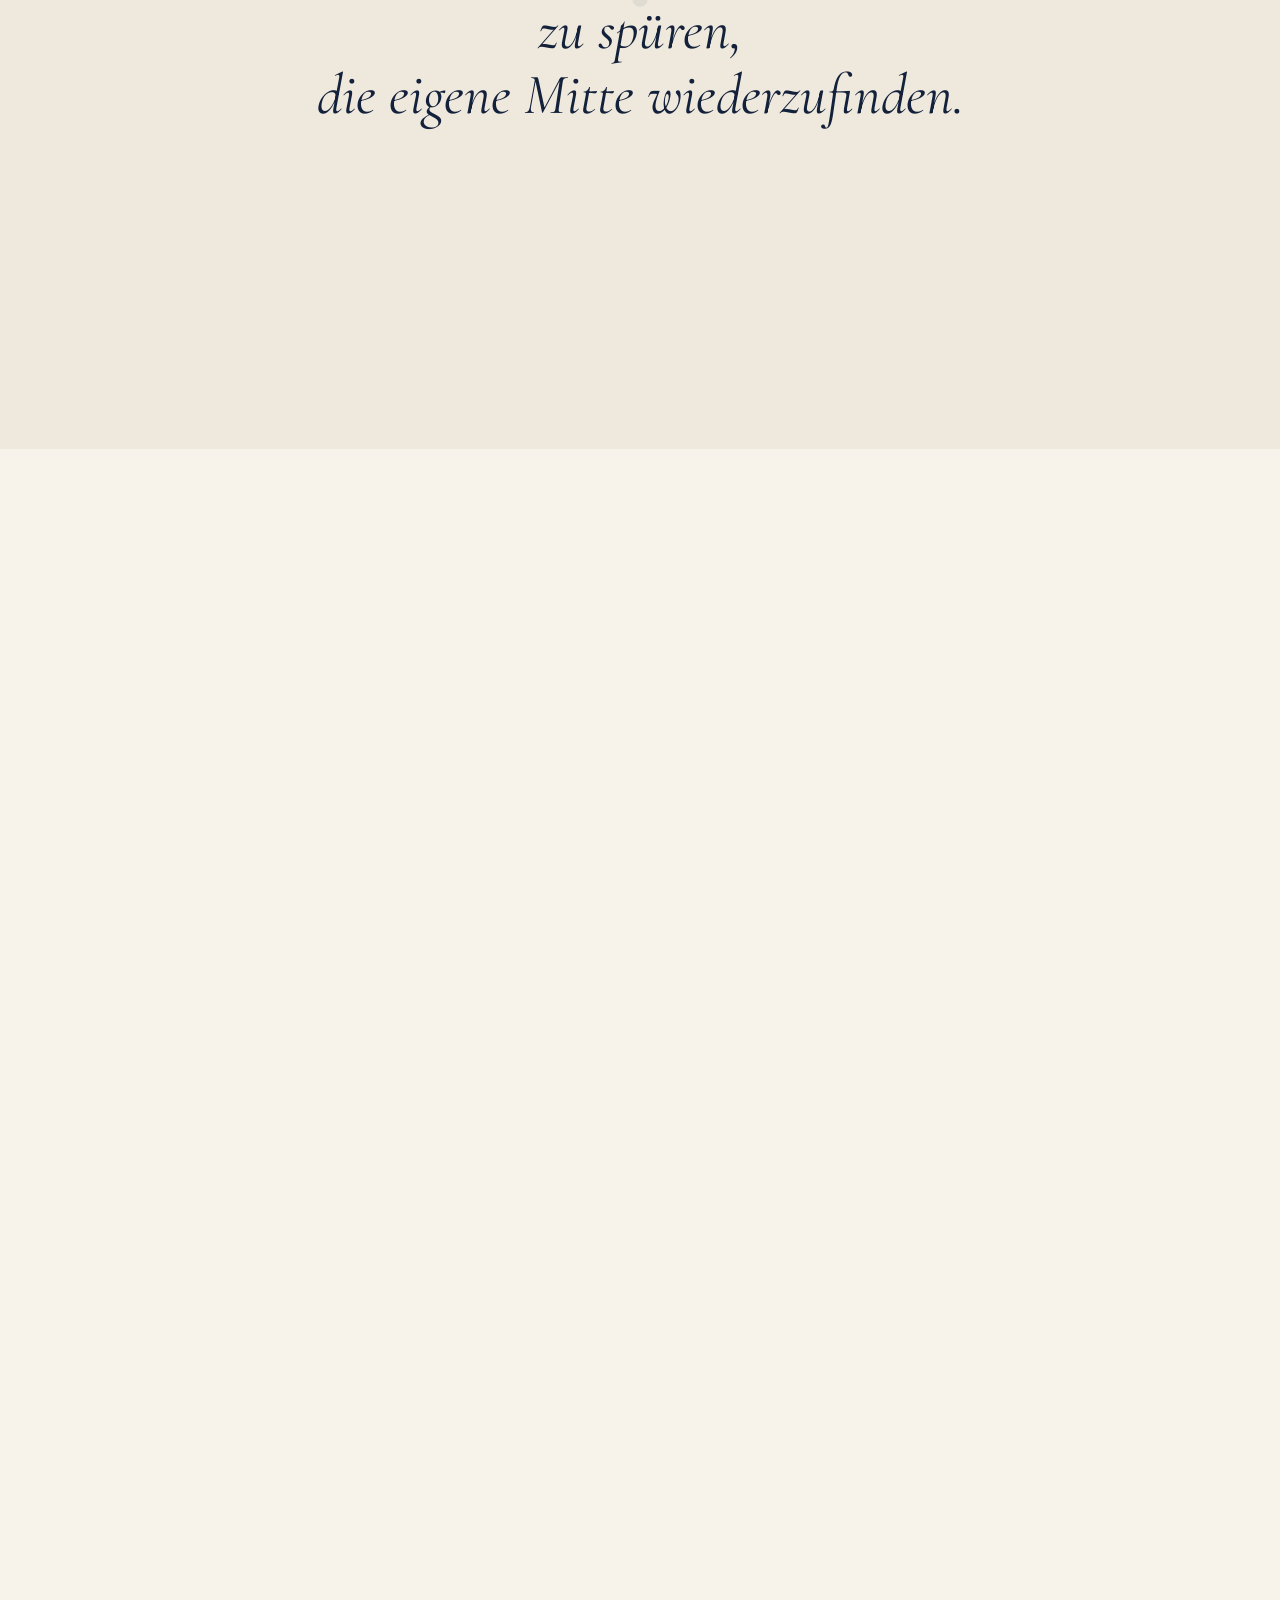
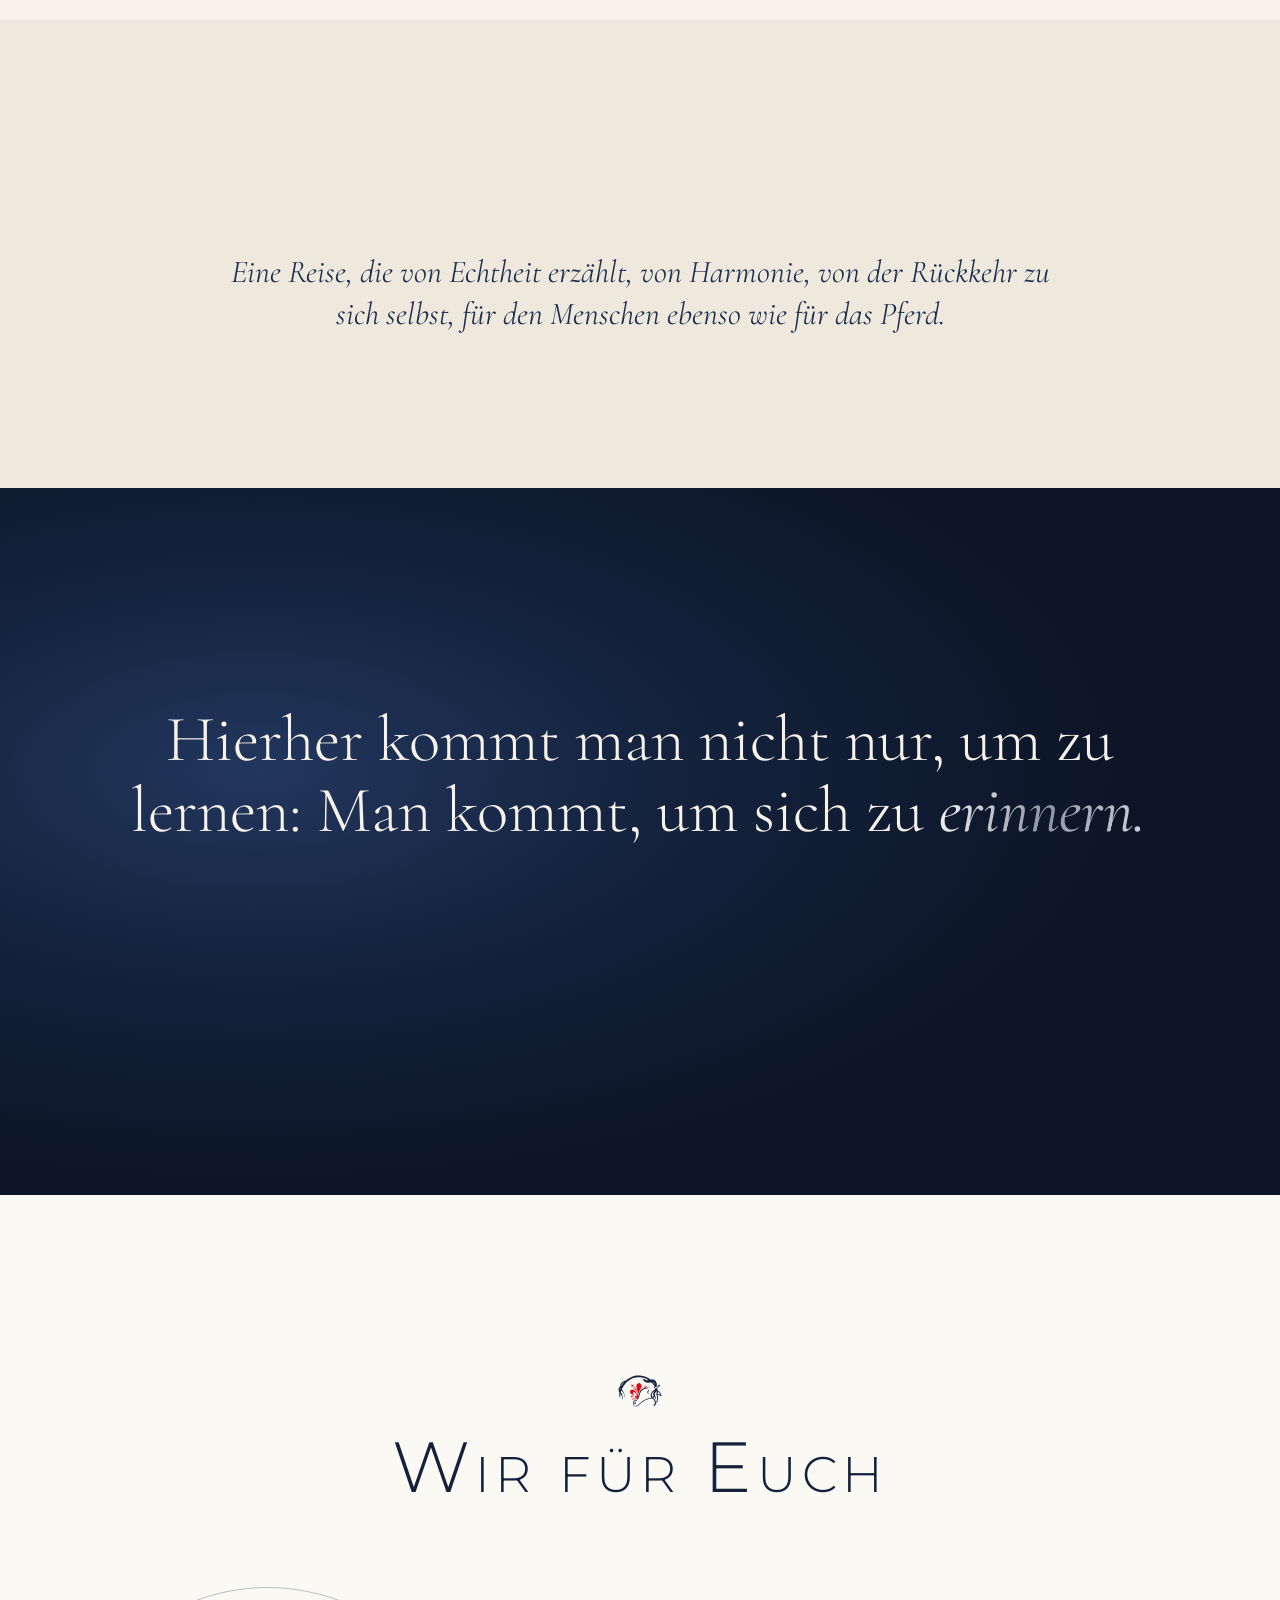
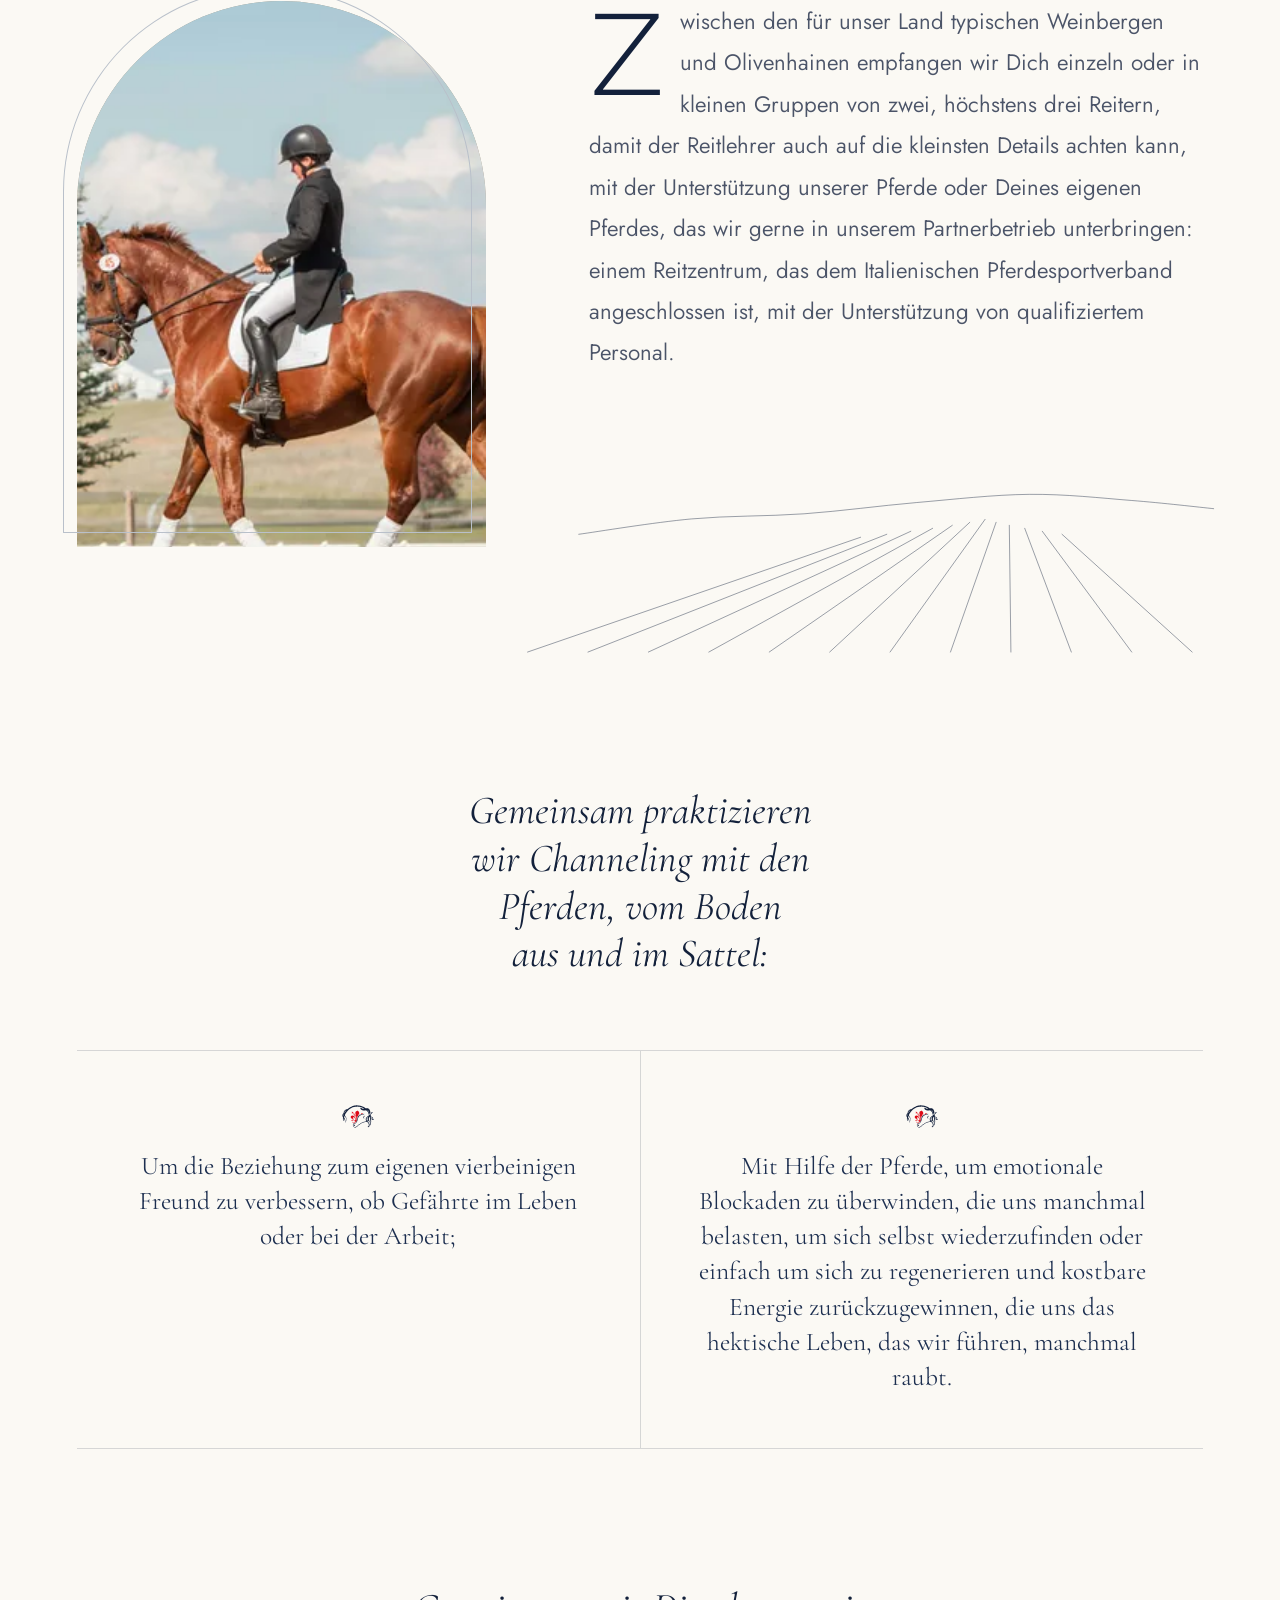
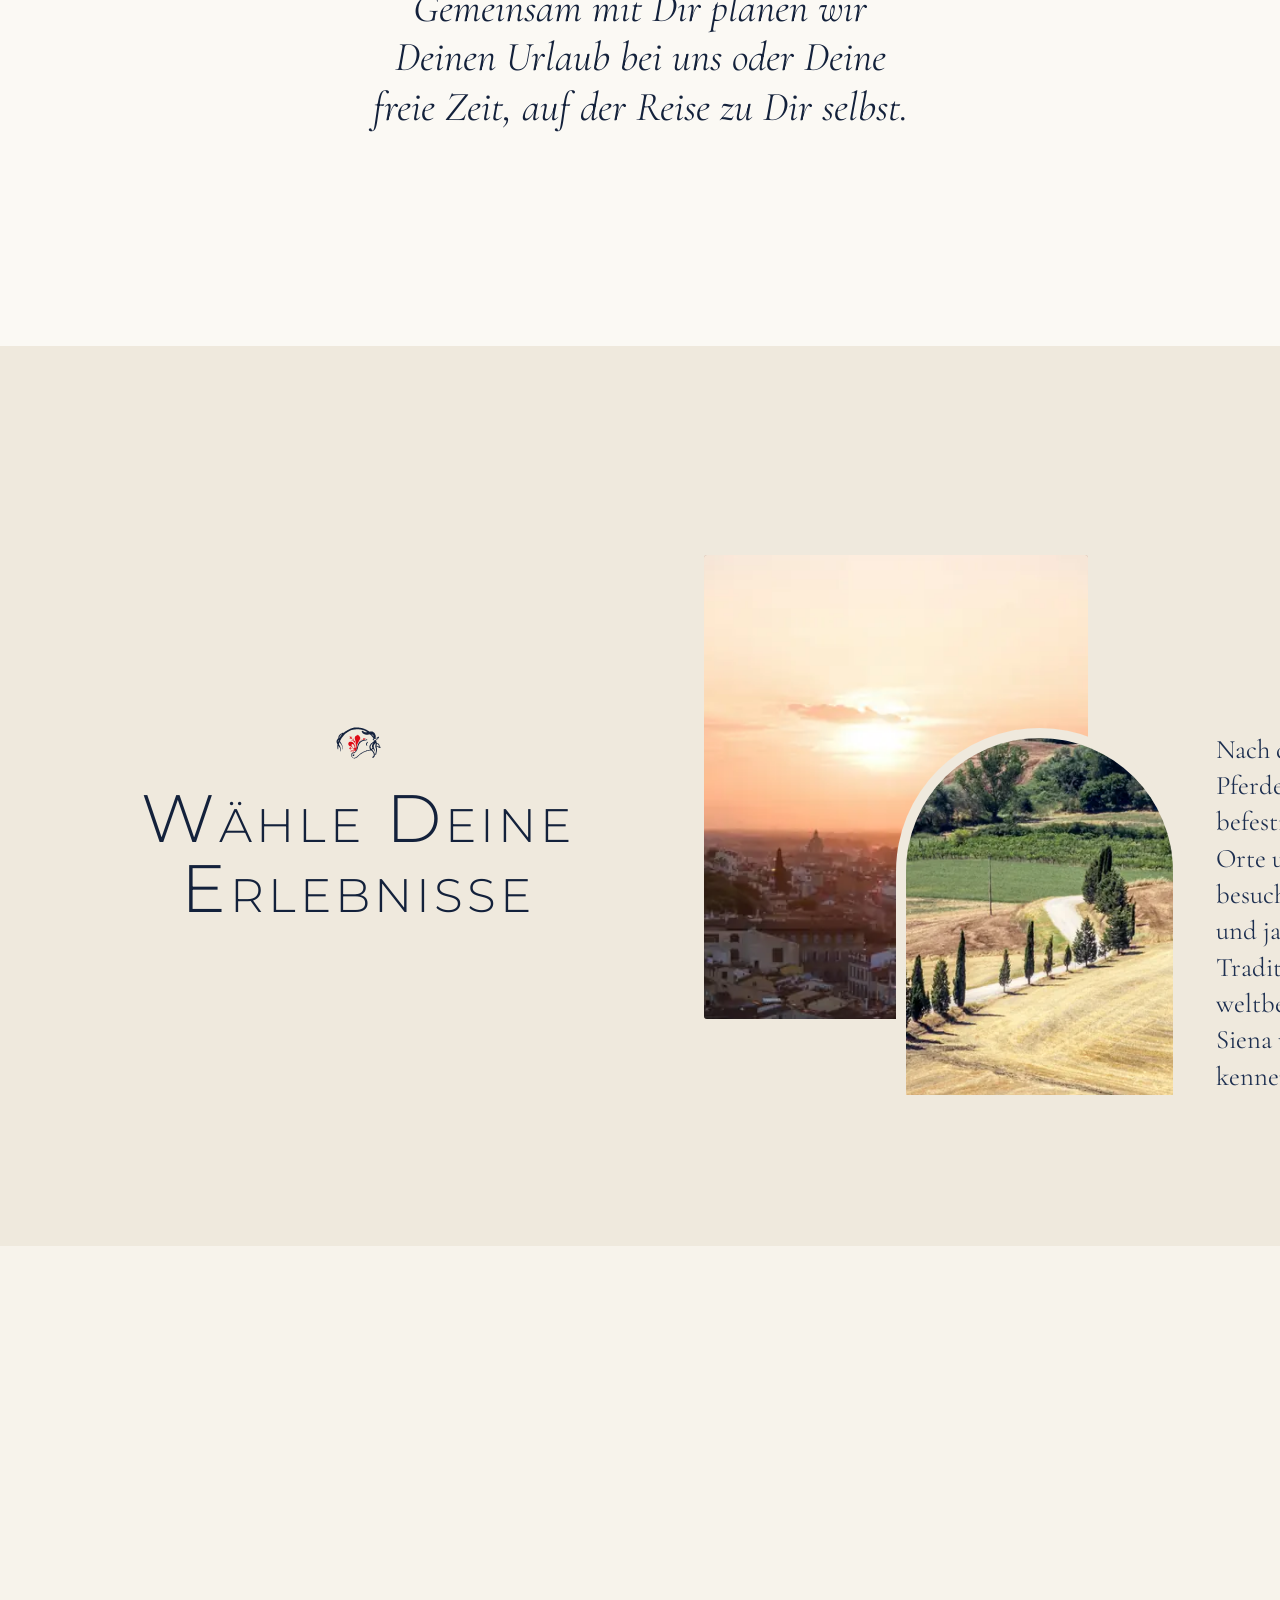
==== commit fdf0f387: "Contatti, scritta «in costruzione» e due foto sostituite - Email info@horsesofflorence.com; cellular" ====
--- a/de/index.html
+++ b/de/index.html
@@ -21,21 +21,21 @@
 <meta property="og:locale" content="de_DE">
 <meta property="og:locale:alternate" content="it_IT">
 <meta property="og:locale:alternate" content="en_GB">
-<meta property="og:image" content="https://metm98.github.io/HorsesOfFlorence/assets/img/brand/og-image.jpg">
+<meta property="og:image" content="https://metm98.github.io/HorsesOfFlorence/assets/img/brand/og-image.jpg?v=a5177ff8">
 <meta property="og:image:width" content="1200">
 <meta property="og:image:height" content="630">
 <meta property="og:image:alt" content="Horses of Florence. Zu Pferd auf der Reise zur Harmonie.">
 <meta name="twitter:card" content="summary_large_image">
-<link rel="icon" href="../assets/img/brand/favicon.svg" type="image/svg+xml">
-<link rel="icon" type="image/png" sizes="32x32" href="../assets/img/brand/favicon-32.png">
-<link rel="apple-touch-icon" href="../assets/img/brand/apple-touch-icon.png">
-<link rel="manifest" href="../site.webmanifest">
+<link rel="icon" href="../assets/img/brand/favicon.svg?v=20346423" type="image/svg+xml">
+<link rel="icon" type="image/png" sizes="32x32" href="../assets/img/brand/favicon-32.png?v=c790f689">
+<link rel="apple-touch-icon" href="../assets/img/brand/apple-touch-icon.png?v=dfd5c25b">
+<link rel="manifest" href="../site.webmanifest?v=2aa8934a">
 <link rel="preload" href="../assets/fonts/montserrat.woff2" as="font" type="font/woff2" crossorigin>
 <link rel="preload" href="../assets/fonts/cormorant-garamond.woff2" as="font" type="font/woff2" crossorigin>
 <link rel="preload" href="../assets/fonts/cormorant-garamond-italic.woff2" as="font" type="font/woff2" crossorigin>
 <link rel="preload" href="../assets/fonts/jost.woff2" as="font" type="font/woff2" crossorigin>
 <link rel="preload" as="image" href="../assets/img/photos/mane-1600.webp" imagesrcset="../assets/img/photos/mane-1024.webp 1024w, ../assets/img/photos/mane-1600.webp 1600w, ../assets/img/photos/mane-2400.webp 2400w" imagesizes="100vw">
-<link rel="stylesheet" href="../assets/css/style.css">
+<link rel="stylesheet" href="../assets/css/style.css?v=e17e0f57">
 <script>document.documentElement.classList.replace('no-js','js');if(matchMedia('(prefers-reduced-motion: reduce)').matches)document.documentElement.classList.add('still')</script>
 <script type="application/ld+json">
 {
@@ -45,8 +45,8 @@
   "slogan": "Zu Pferd auf der Reise zur Harmonie.",
   "description": "Im Herzen des Florentiner Chianti, wo die Luft nach Geschichte duftet und das Licht die f\u00fcr dieses Land typischen H\u00fcgel streichelt, entsteht Horses of Florence: Hier ist das Pferd nicht nur Gef\u00e4hrte, sondern Wegweiser.",
   "url": "https://metm98.github.io/HorsesOfFlorence/de/",
-  "image": "https://metm98.github.io/HorsesOfFlorence/assets/img/brand/og-image.jpg",
-  "logo": "https://metm98.github.io/HorsesOfFlorence/assets/img/brand/logo.svg",
+"email": "info@horsesofflorence.com",  "image": "https://metm98.github.io/HorsesOfFlorence/assets/img/brand/og-image.jpg?v=a5177ff8",
+  "logo": "https://metm98.github.io/HorsesOfFlorence/assets/img/brand/logo.svg?v=d2eac5e4",
   "address": { "@type": "PostalAddress", "addressRegion": "FI", "addressCountry": "IT" }
 }
 </script>
@@ -60,8 +60,8 @@
     <span class="sr-only">Menü öffnen</span>
   </button>
   <a class="brand" href="#home" aria-label="Horses of Florence, zurück zum Anfang">
-    <img class="brand__mark brand__mark--navy" src="../assets/img/brand/mark-navy.svg" width="47" height="34" alt="">
-    <img class="brand__mark brand__mark--ivory" src="../assets/img/brand/mark-ivory.svg" width="47" height="34" alt="">
+    <img class="brand__mark brand__mark--navy" src="../assets/img/brand/mark-navy.svg?v=14a98627" width="47" height="34" alt="">
+    <img class="brand__mark brand__mark--ivory" src="../assets/img/brand/mark-ivory.svg?v=e7610d0f" width="47" height="34" alt="">
     <span class="wordmark brand__name"><span>H</span>orses of <span>F</span>lorence</span>
   </a>
   <ul class="langs" aria-label="Sprache">
@@ -144,10 +144,10 @@
         <div class="hero__mist"></div>
       </div>
       <div class="hero__title">
-        <img class="hero__mark" src="../assets/img/brand/mark-navy.svg" width="103" height="74" alt="">
+        <img class="hero__mark" src="../assets/img/brand/mark-navy.svg?v=14a98627" width="103" height="74" alt="">
         <h1 id="hero-title"><span class="wordmark hero__name"><span>H</span>orses of<br class="wordmark__br"> <span>F</span>lorence</span></h1>
         <p class="hero__tagline">Zu Pferd auf der Reise zur Harmonie.</p>
-      </div>
+<p class="hero__notice">Website im Aufbau</p>      </div>
       <p class="hero__intro">
 <span class="w" style="--s:0.500">Im</span> <span class="w" style="--s:0.511">Herzen</span> <span class="w" style="--s:0.521">des</span> <span class="w" style="--s:0.532">Florentiner</span> <span class="w" style="--s:0.542">Chianti,</span> <span class="w" style="--s:0.553">wo</span> <span class="w" style="--s:0.564">die</span> <span class="w" style="--s:0.574">Luft</span> <span class="w" style="--s:0.585">nach</span> <span class="w" style="--s:0.595">Geschichte</span> <span class="w" style="--s:0.606">duftet</span> <span class="w" style="--s:0.616">und</span> <span class="w" style="--s:0.627">das</span> <span class="w" style="--s:0.638">Licht</span> <span class="w" style="--s:0.648">die</span> <span class="w" style="--s:0.659">für</span> <span class="w" style="--s:0.669">dieses</span> <span class="w" style="--s:0.680">Land</span> <span class="w" style="--s:0.691">typischen</span> <span class="w" style="--s:0.701">Hügel</span> <span class="w" style="--s:0.712">streichelt,</span> <span class="w" style="--s:0.722">entsteht</span> <span class="w" style="--s:0.733">Horses</span> <span class="w" style="--s:0.744">of</span> <span class="w" style="--s:0.754">Florence:</span> <span class="w" style="--s:0.765">Hier</span> <span class="w" style="--s:0.775">ist</span> <span class="w" style="--s:0.786">das</span> <span class="w" style="--s:0.796">Pferd</span> <span class="w" style="--s:0.807">nicht</span> <span class="w" style="--s:0.818">nur</span> <span class="w" style="--s:0.828">Gefährte,</span> <span class="w" style="--s:0.839">sondern</span> <span class="w" style="--s:0.849">Wegweiser.</span>       </p>
       <span class="hero__cue" aria-hidden="true"></span>
@@ -220,7 +220,7 @@
   <section class="nature" data-tone="light">
     <div class="wrap nature__grid">
       <figure class="arch nature__figure" data-view>
-        <div class="arch__frame"><img class="arch__img" src="../assets/img/photos/grazing-1024.webp" srcset="../assets/img/photos/grazing-640.webp 640w, ../assets/img/photos/grazing-1024.webp 1024w, ../assets/img/photos/grazing-1600.webp 1600w" sizes="(min-width: 900px) 40vw, 86vw" width="1600" height="2399" alt="Palomino, der ruhig auf einer Wiese grast" loading="lazy" decoding="async" style="background-color:#a29884;object-position:50% 62%">
+        <div class="arch__frame"><img class="arch__img" src="../assets/img/photos/hill-horse-1024.webp" srcset="../assets/img/photos/hill-horse-640.webp 640w, ../assets/img/photos/hill-horse-1024.webp 1024w, ../assets/img/photos/hill-horse-1600.webp 1600w" sizes="(min-width: 900px) 40vw, 86vw" width="1600" height="900" alt="Fuchs auf einer Hügelwiese im warmen Morgenlicht" loading="lazy" decoding="async" style="background-color:#9ea49e;object-position:66% 40%">
 </div>
       </figure>
       <div class="nature__text">
@@ -254,12 +254,12 @@
   <section class="foryou" id="noi-per-voi" data-tone="light" aria-labelledby="foryou-title">
     <div class="wrap">
       <header class="title" data-view>
-        <img class="title__mark" src="../assets/img/brand/mark-navy.svg" width="42" height="30" alt="" loading="lazy">
+        <img class="title__mark" src="../assets/img/brand/mark-navy.svg?v=14a98627" width="42" height="30" alt="" loading="lazy">
         <h2 class="title__text" id="foryou-title">Wir für Euch</h2>
       </header>
       <div class="foryou__grid">
         <figure class="arch foryou__figure" data-view>
-          <div class="arch__frame"><img class="arch__img" src="../assets/img/photos/herd-1024.webp" srcset="../assets/img/photos/herd-640.webp 640w, ../assets/img/photos/herd-1024.webp 1024w, ../assets/img/photos/herd-1600.webp 1600w" sizes="(min-width: 900px) 38vw, 86vw" width="1600" height="1200" alt="Drei Braune schauen neugierig über den Koppelzaun" loading="lazy" decoding="async" style="background-color:#89817b;object-position:50% 40%">
+          <div class="arch__frame"><img class="arch__img" src="../assets/img/photos/rider-1024.webp" srcset="../assets/img/photos/rider-640.webp 640w, ../assets/img/photos/rider-1024.webp 1024w, ../assets/img/photos/rider-1600.webp 1600w" sizes="(min-width: 900px) 38vw, 86vw" width="1600" height="1067" alt="Reiterin auf einem Fuchs im Schritt auf einem Dressurplatz" loading="lazy" decoding="async" style="background-color:#a29a8c;object-position:66% 50%">
 </div>
         </figure>
         <div class="foryou__text">
@@ -273,11 +273,11 @@
       <p class="foryou__lead" data-view>Gemeinsam praktizieren wir Channeling mit den Pferden, vom Boden aus und im Sattel:</p>
       <ul class="foryou__aims">
         <li data-view>
-          <img src="../assets/img/brand/mark-navy.svg" width="31" height="22" alt="" loading="lazy">
+          <img src="../assets/img/brand/mark-navy.svg?v=14a98627" width="31" height="22" alt="" loading="lazy">
           <p>Um die Beziehung zum eigenen vierbeinigen Freund zu verbessern, ob Gefährte im Leben oder bei der Arbeit;</p>
         </li>
         <li data-view>
-          <img src="../assets/img/brand/mark-navy.svg" width="31" height="22" alt="" loading="lazy">
+          <img src="../assets/img/brand/mark-navy.svg?v=14a98627" width="31" height="22" alt="" loading="lazy">
           <p>Mit Hilfe der Pferde, um emotionale Blockaden zu überwinden, die uns manchmal belasten, um sich selbst wiederzufinden oder einfach um sich zu regenerieren und kostbare Energie zurückzugewinnen, die uns das hektische Leben, das wir führen, manchmal raubt.</p>
         </li>
       </ul>
@@ -295,7 +295,7 @@
           <path d="M0 135.8C25 139.2 100 152.6 150 156.1C200 159.7 250 156.5 300 157C350 157.5 400 170.9 450 159.3C500 147.6 550 101.7 600 87.3C650 72.8 700 70.8 750 72.5C800 74.2 850 92.1 900 97.5C950 102.8 1000 92.6 1050 104.5C1100 116.4 1150 157.2 1200 168.6C1250 180 1300 180.3 1350 173C1400 165.7 1450 134.7 1500 125C1550 115.3 1600 124.6 1650 115C1700 105.5 1750 74.5 1800 67.9C1850 61.3 1900 63.4 1950 75.4C2000 87.4 2050 128.1 2100 139.8C2150 151.5 2200 140.7 2250 145.7C2300 150.6 2350 168.4 2400 169.5C2450 170.6 2500 166.9 2550 152.1C2600 137.2 2650 91.7 2700 80.5C2750 69.3 2800 83.9 2850 84.9C2900 86 2950 82.8 3000 86.8C3050 90.8 3100 93.9 3150 109C3200 124.1 3250 169.1 3300 177.5C3350 185.9 3400 166.5 3450 159.2C3500 151.8 3550 141 3600 133.4C3650 125.9 3700 126.4 3750 113.8C3800 101.1 3850 61.5 3900 57.5C3950 53.5 4000 77.1 4050 89.9C4100 102.6 4175 126.5 4200 133.8"/>
         </svg>
         <div class="xp__intro">
-          <img class="title__mark" src="../assets/img/brand/mark-navy.svg" width="42" height="30" alt="" loading="lazy">
+          <img class="title__mark" src="../assets/img/brand/mark-navy.svg?v=14a98627" width="42" height="30" alt="" loading="lazy">
           <h2 class="xp__title" id="xp-title">Wähle Deine Erlebnisse</h2>
         </div>
         <article class="xp__panel xp__panel--1">
@@ -426,26 +426,33 @@
     </div>
     <div class="wrap night__inner">
       <header class="title title--light" data-view>
-        <img class="title__mark" src="../assets/img/brand/mark-ivory.svg" width="42" height="30" alt="" loading="lazy">
+        <img class="title__mark" src="../assets/img/brand/mark-ivory.svg?v=e7610d0f" width="42" height="30" alt="" loading="lazy">
         <h2 class="title__text" id="contact-title">Kontakt</h2>
       </header>
       <p class="night__invite" data-view>Warte nicht bis morgen, um für Dich zu sorgen, für Euch.</p>
       <p class="night__cta" data-view>Frag uns noch heute nach Informationen.</p>
       <ul class="channels" data-view>
         <li>
-          <a href="https://wa.me/" target="_blank" rel="noopener">
+          <a href="https://wa.me/393339218552" target="_blank" rel="noopener">
             <span class="channels__name">WhatsApp</span>
-            <span class="channels__value"><mark class="todo">[wird ergänzt]</mark></span>
+            <span class="channels__value">+39 333 921 8552</span>
+            <span class="sr-only"> (öffnet in einem neuen Tab)</span>
           </a>
         </li>
         <li>
-          <a href="mailto:">
+          <a href="sms:+393339218552">
+            <span class="channels__name">SMS</span>
+            <span class="channels__value">+39 333 921 8552</span>
+          </a>
+        </li>
+        <li>
+          <a href="mailto:info@horsesofflorence.com">
             <span class="channels__name">E-Mail</span>
-            <span class="channels__value"><mark class="todo">[wird ergänzt]</mark></span>
+            <span class="channels__value">info@horsesofflorence.com</span>
           </a>
         </li>
       </ul>
-    </div>
+<p class="channels__note" data-view>Handy: nur SMS und WhatsApp-Anrufe.</p>    </div>
   </section>
   <section class="apparel" data-view data-tone="dark">
     <a class="apparel__link" href="#contatti">
@@ -459,7 +466,7 @@
 <footer class="site-footer" data-tone="dark">
   <div class="site-footer__inner">
     <a class="site-footer__brand" href="#home" aria-label="Horses of Florence, zurück zum Anfang">
-      <img class="site-footer__mark" src="../assets/img/brand/mark-ivory.svg" width="112" height="80" alt="" loading="lazy" decoding="async">
+      <img class="site-footer__mark" src="../assets/img/brand/mark-ivory.svg?v=e7610d0f" width="112" height="80" alt="" loading="lazy" decoding="async">
       <span class="wordmark site-footer__name"><span>H</span>orses of <span>F</span>lorence</span>
     </a>
     <p class="site-footer__tagline">Zu Pferd auf der Reise zur Harmonie.</p>
@@ -475,7 +482,7 @@
       <li><a href="../en/" hreflang="en" lang="en">EN</a></li>
       <li><a href="../de/" hreflang="de" lang="de" aria-current="true">DE</a></li>
     </ul>
-    <div class="site-footer__meta">
+<p class="site-footer__notice">Website im Aufbau</p>    <div class="site-footer__meta">
       <p>© 2026 Horses of Florence. Alle Rechte vorbehalten. · <a href="../de/privacy/">Datenschutz &amp; Cookies</a></p>
       <p>
         Fotos: <a href="https://unsplash.com/photos/VdAyo0CkbdQ" target="_blank" rel="noopener">Alfons Taekema</a>, <a href="https://unsplash.com/photos/MoU9RTtaxWw" target="_blank" rel="noopener">David Todd McCarty</a>, <a href="https://unsplash.com/photos/jxy6anuB5b4" target="_blank" rel="noopener">Photoholgic</a>, <a href="https://unsplash.com/photos/_C-ZxPF-BtQ" target="_blank" rel="noopener">Riccardo Chiarini</a>, <a href="https://unsplash.com/photos/gRW6kNuibFo" target="_blank" rel="noopener">Greg Rivers</a>, <a href="https://unsplash.com/photos/vxzkxfJ8FlE" target="_blank" rel="noopener">Alexander Akimenko</a>, <a href="https://unsplash.com/photos/iRVq6avVGDE" target="_blank" rel="noopener">Emre</a>, <a href="https://unsplash.com/photos/xYYBo69fvQE" target="_blank" rel="noopener">Rowan Heuvel</a>, Unsplash.
@@ -483,6 +490,6 @@
     </div>
   </div>
 </footer>
-<script src="../assets/js/main.js" defer></script>
+<script src="../assets/js/main.js?v=2eaa312d" defer></script>
 </body>
 </html>
--- a/assets/css/style.css
+++ b/assets/css/style.css
@@ -207,7 +207,20 @@
 .hero__mark { width: auto; height: clamp(46px, 7svh, 78px); margin: 0 auto 2.6svh; }
 .hero__title h1 { font-weight: 300; line-height: 1; color: var(--navy); }
 .hero__name { font-size: clamp(2rem, .9rem + 4.4vw, 5.6rem); font-weight: 300; letter-spacing: .085em; }
-.hero__tagline { margin-top: 1.6svh; font-family: var(--serif); font-style: italic; font-weight: 400; font-size: clamp(1.15rem, .95rem + .9vw, 1.8rem); color: var(--navy-2); }
+.hero__tagline { margin-top: 1.6svh; font-family: var(--serif); font-style: italic; font-weight: 400; font-size: clamp(1.15rem, .95rem + .9vw, 1.8rem); line-height: 1.3; color: var(--navy-2); }
+.hero__notice {
+  display: inline-flex; align-items: center; gap: 14px; margin-top: 2svh; line-height: 1.4;
+  font-family: var(--caps); font-variant-caps: small-caps; font-synthesis: small-caps; letter-spacing: .14em;
+  font-size: clamp(.9rem, .8rem + .3vw, 1.05rem); color: var(--ink-soft);
+}
+.hero__notice::before, .hero__notice::after { content: ""; width: 26px; height: 1px; background: currentColor; opacity: .6; }
+/* schermi bassi: l'arco scende un poco per lasciare spazio al titolo */
+@media (min-width: 761px) and (max-height: 960px) {
+  .hero { --t0: 48; }
+  .hero__title { top: calc(var(--header-h) + 1.2svh); }
+  .hero__mark { height: clamp(40px, 6svh, 70px); margin-bottom: 2svh; }
+  .hero__name { font-size: clamp(2rem, .9rem + 4.4vw, min(5.6rem, 8.4svh)); }
+}
 .hero__intro {
   position: absolute; left: 50%; top: 15%; width: min(1020px, 100% - 2 * var(--gutter)); transform: translateX(-50%);
   text-align: center; font-family: var(--serif); font-weight: 400; font-size: clamp(1.4rem, .75rem + 2.3vw, 3.05rem); line-height: 1.27; color: var(--navy);
@@ -435,6 +448,7 @@
 .channels a:hover::after, .channels a:focus-visible::after { transform: scaleX(1); }
 .channels__name { font-family: var(--caps); font-variant-caps: small-caps; font-synthesis: small-caps; letter-spacing: .1em; font-size: 1.3rem; }
 .channels__value { font-size: 1.05rem; color: var(--silver-light); }
+.channels__note { margin-top: 22px; font-family: var(--serif); font-style: italic; font-size: clamp(1.05rem, 1rem + .3vw, 1.25rem); color: var(--silver); opacity: clamp(0, calc(var(--e, 1) * 1.5 - .5), 1); }
 
 /* ==========================================================================
    VESTI LA NOSTRA FILOSOFIA
@@ -464,6 +478,7 @@
 .site-footer__nav a { text-decoration: none; font-size: .78rem; letter-spacing: .2em; text-transform: uppercase; }
 .site-footer__nav a:hover { color: var(--ivory); }
 .langs--footer a { color: var(--ivory); }
+.site-footer__notice { font-family: var(--caps); font-variant-caps: small-caps; font-synthesis: small-caps; letter-spacing: .14em; font-size: 1rem; color: var(--silver); }
 .site-footer__meta { width: 100%; display: grid; gap: 6px; padding-top: 26px; border-top: 1px solid var(--hair-light); font-size: .78rem; color: rgba(247, 243, 235, .5); }
 .site-footer__meta a:hover { color: var(--ivory); }
 @media (max-width: 560px) { .site-footer__req li + li::before { display: none; } .site-footer__req { flex-direction: column; } }
@@ -500,11 +515,19 @@
 @media (max-width: 760px) {
   :root { --header-h: 64px; }
   .hero { --w0: 70vw; --t0: 46; --b0: 4; }
+  .hero__notice { margin-top: 1.4svh; gap: 10px; letter-spacing: .1em; white-space: nowrap; font-size: .84rem; }
+  .hero__notice::before, .hero__notice::after { width: 16px; }
   .hero__hills { height: 44%; }
   .hero__sun { left: calc(58% + var(--p, 0) * 18%); top: calc(70% - var(--p, 0) * 20%); }
   .hero__intro { top: 13%; }
   .hero__name { font-size: 11.5vw; line-height: 1.04; }
   .hero__name .wordmark__br { display: inline; }
+}
+/* telefoni bassi: l'arco scende sotto il titolo */
+@media (max-width: 760px) and (max-height: 720px) {
+  .hero { --t0: 52; --w0: 62vw; }
+  .hero__mark { height: 40px; margin-bottom: 1.4svh; }
+  .hero__name { font-size: 10.5vw; }
 }
 
 /* ==========================================================================
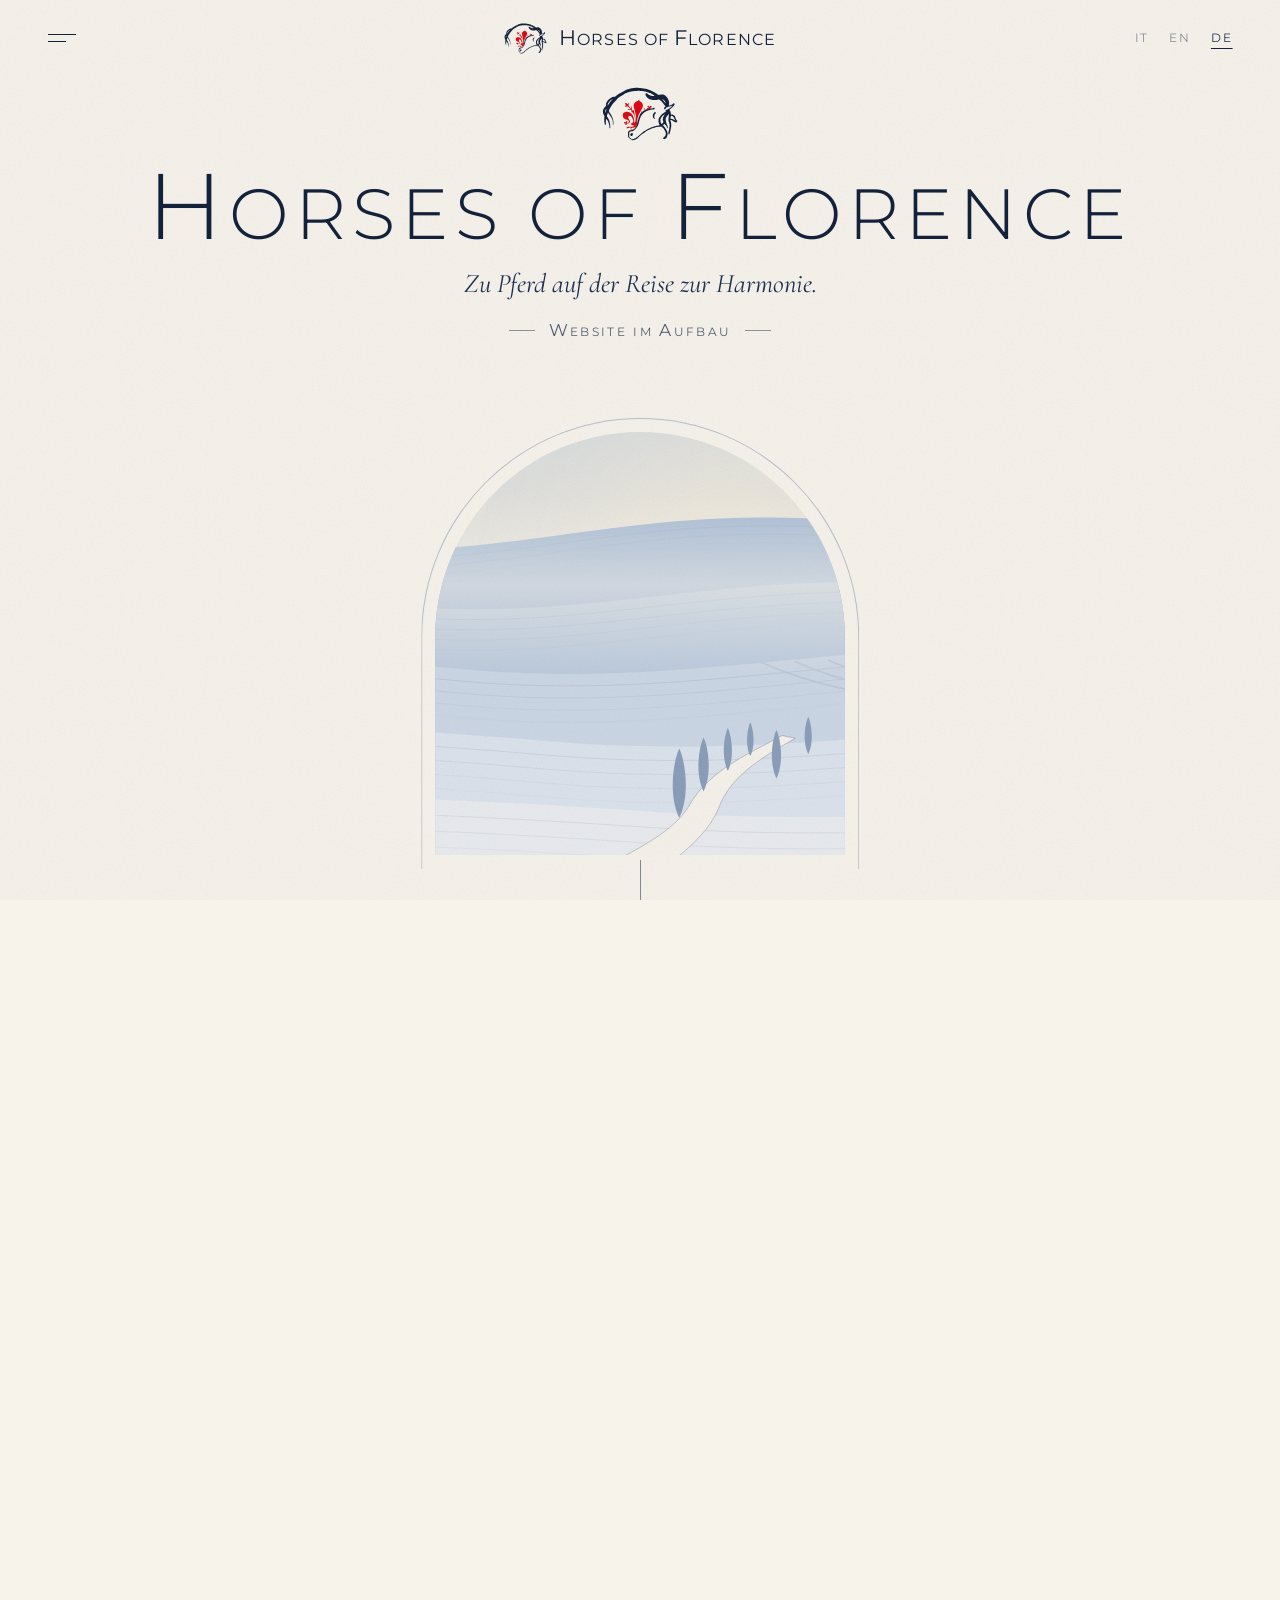
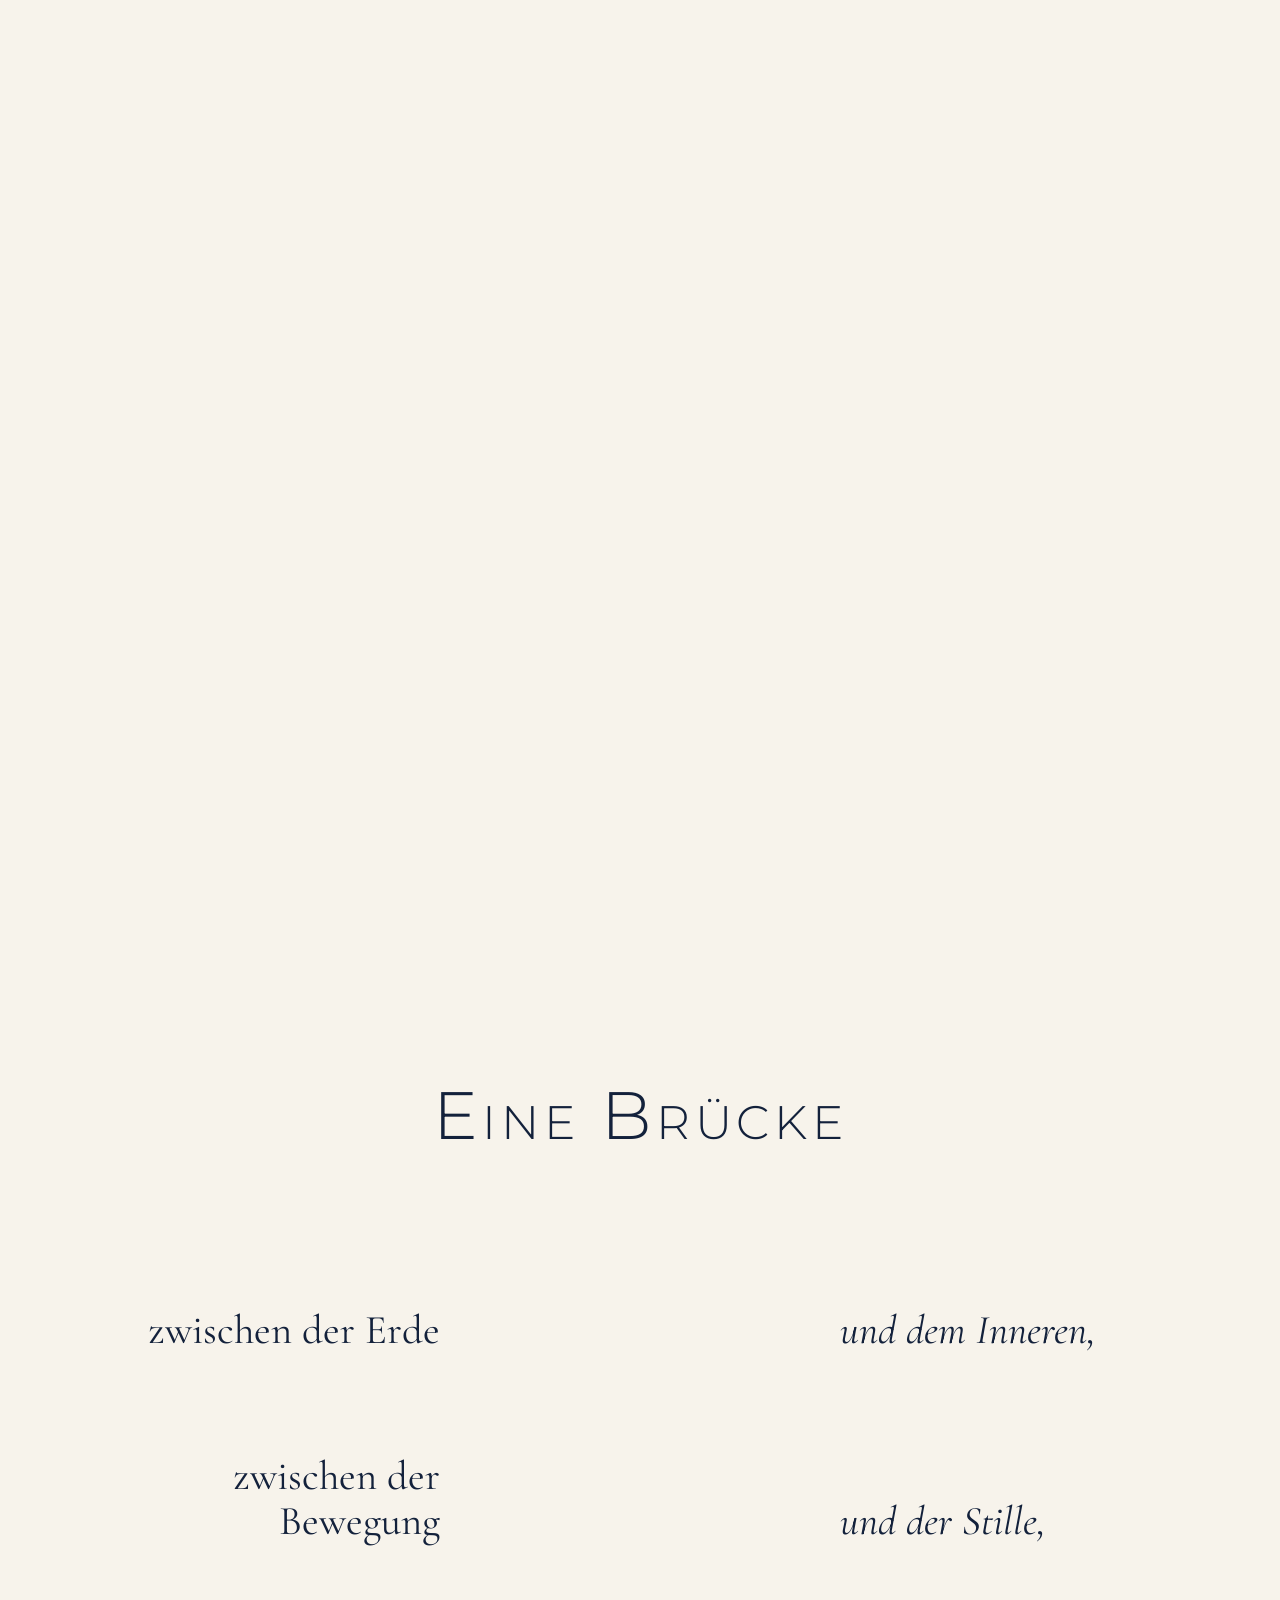
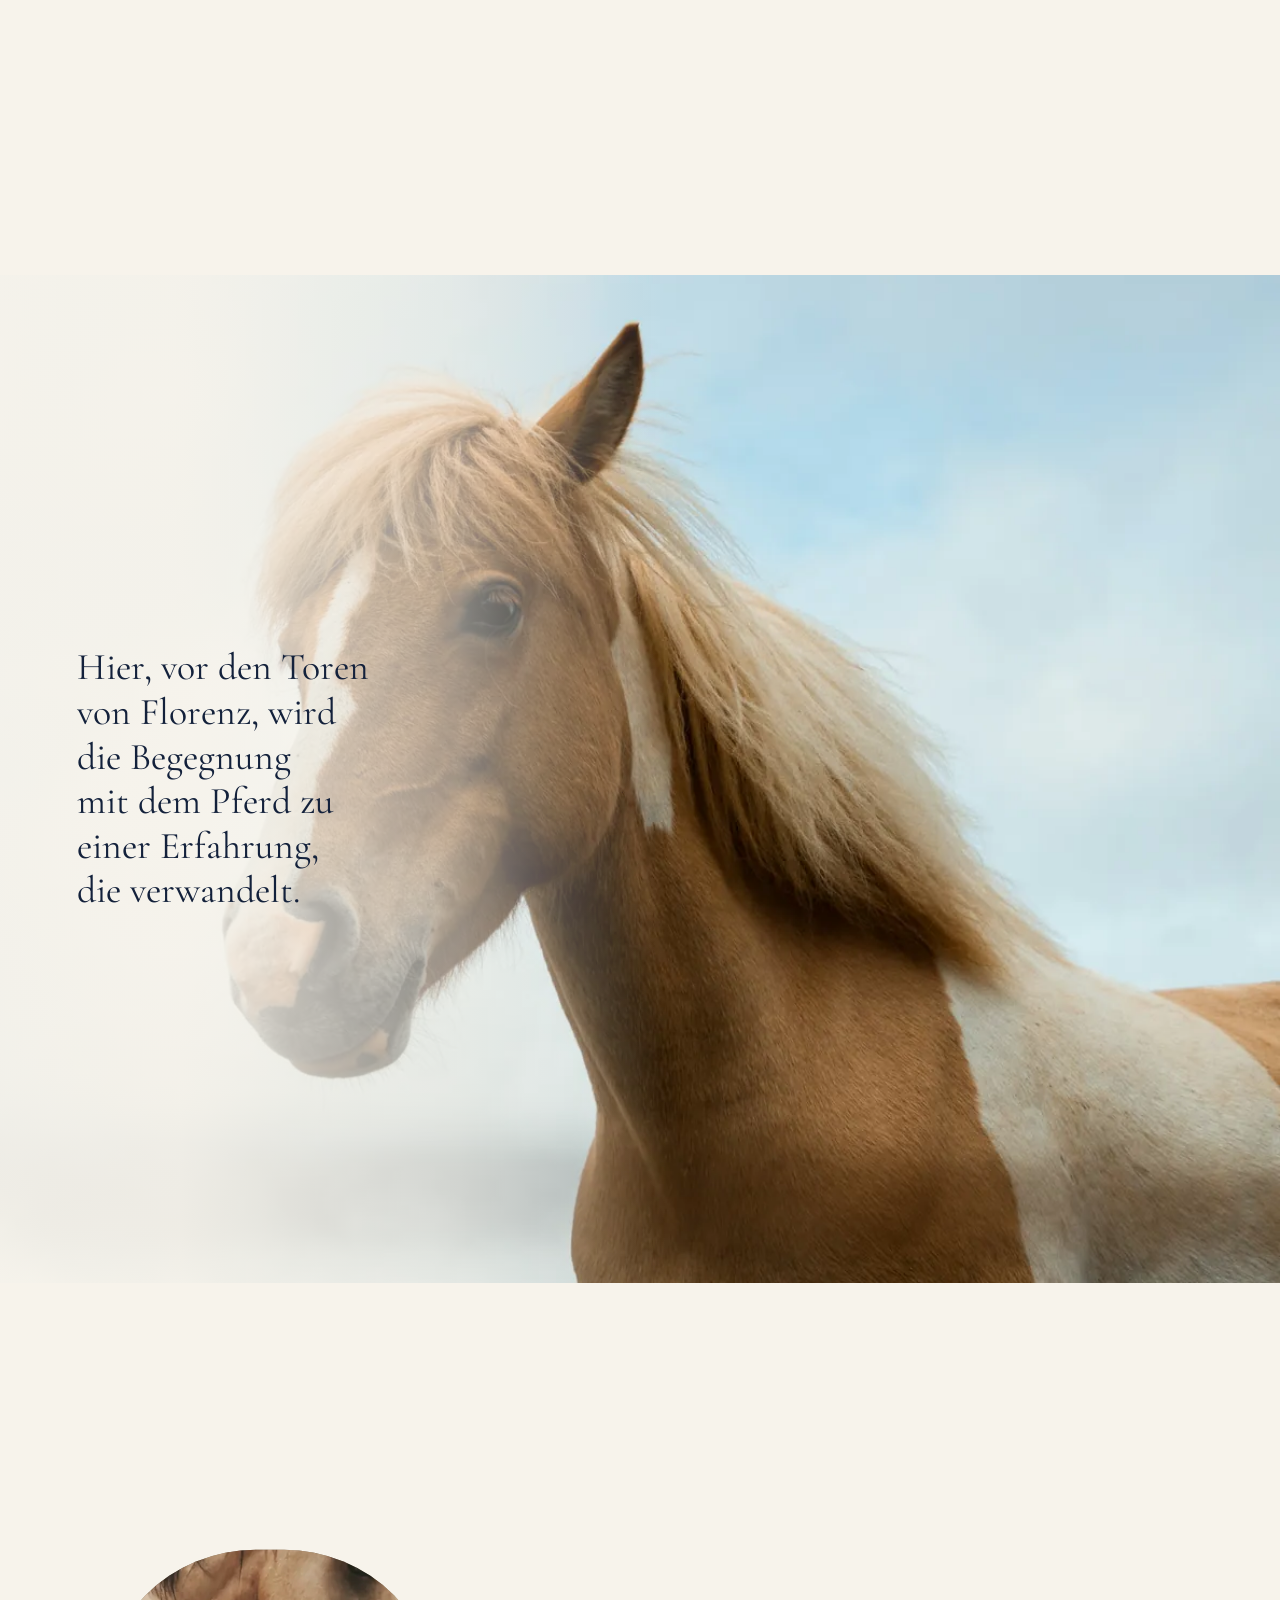
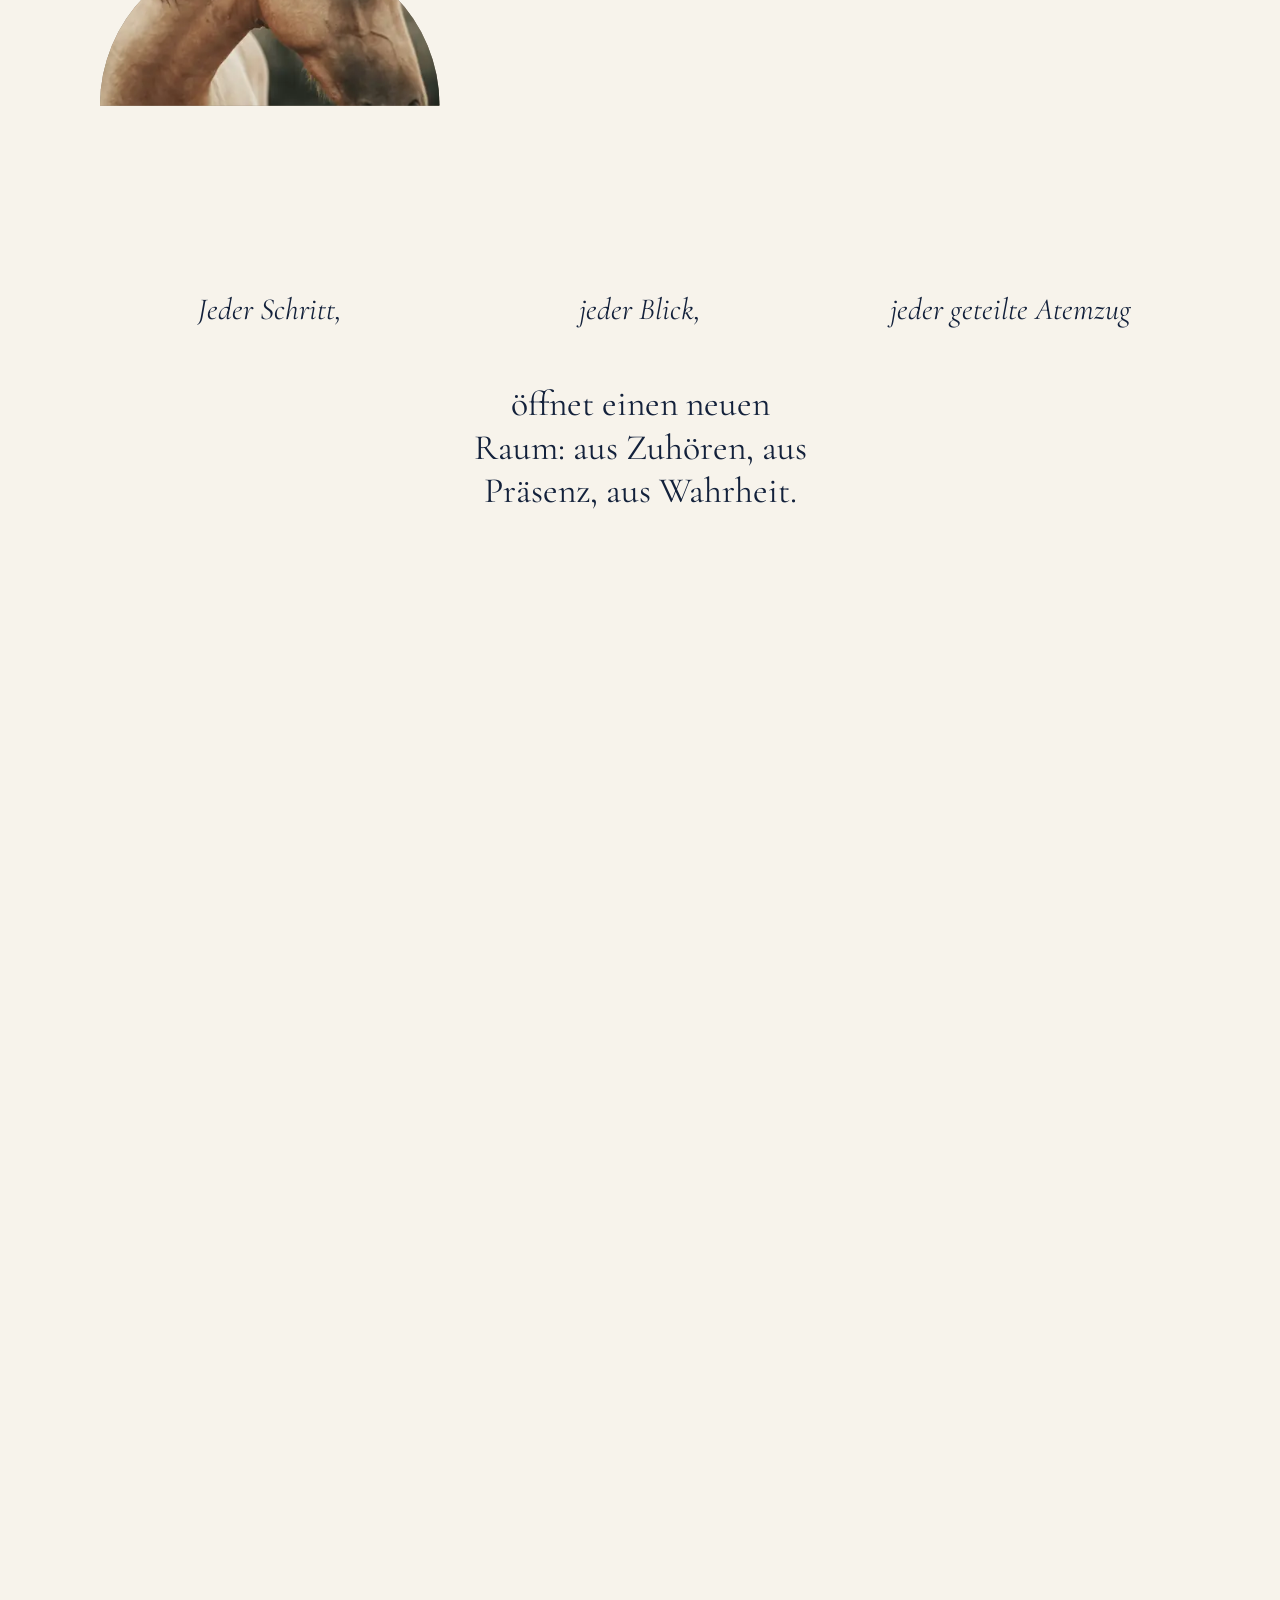
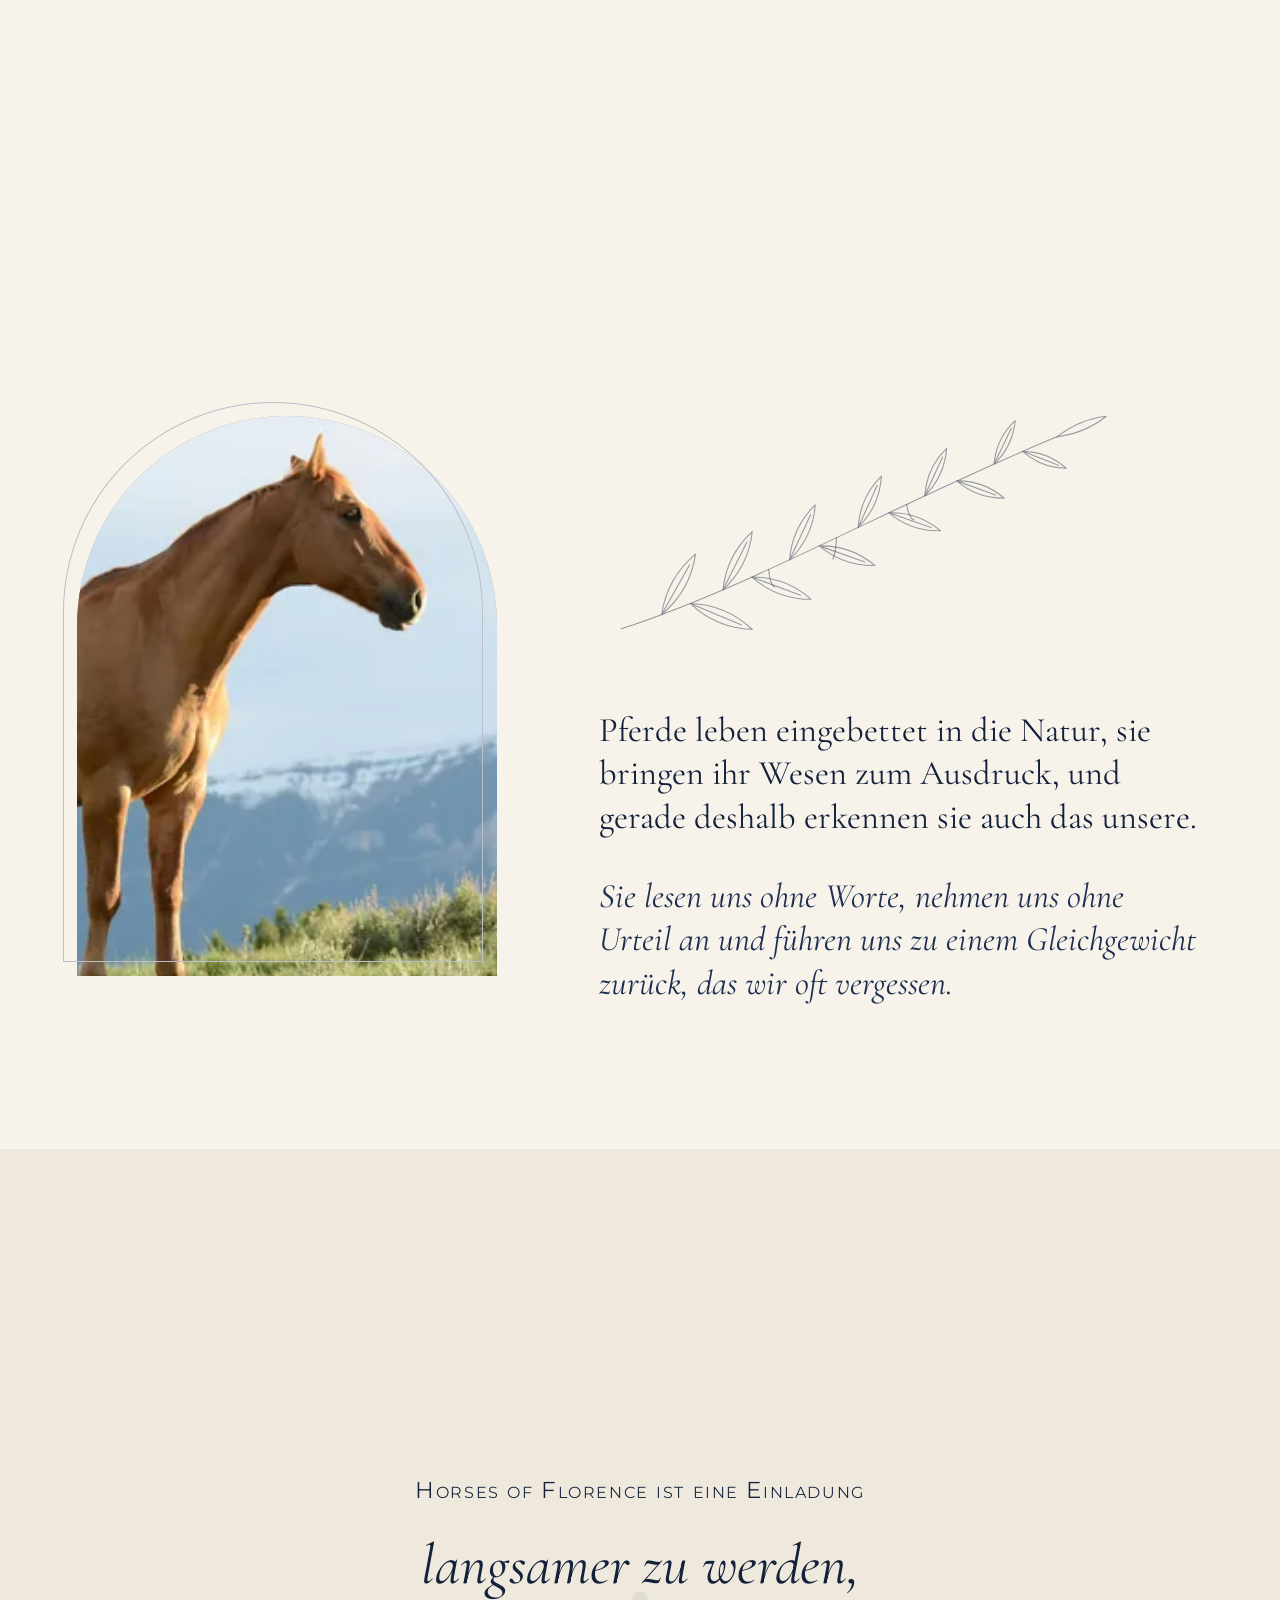
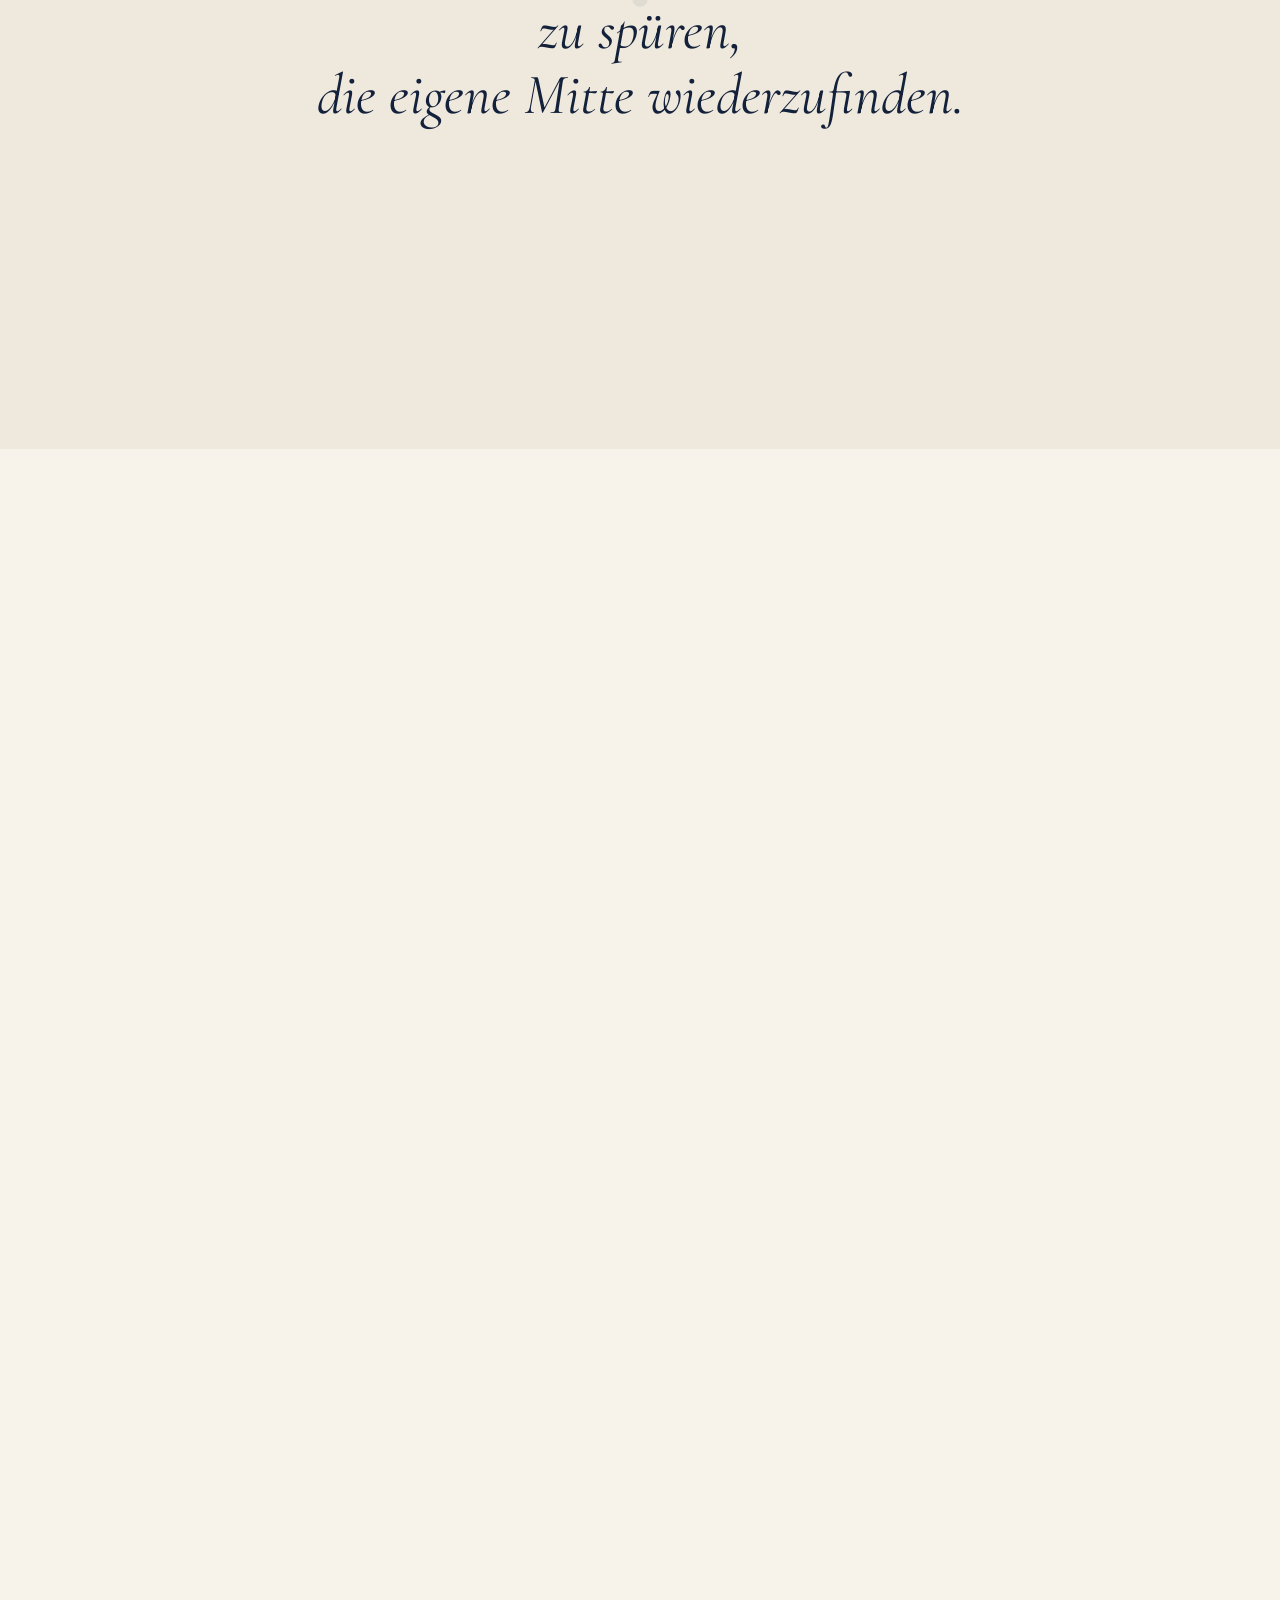
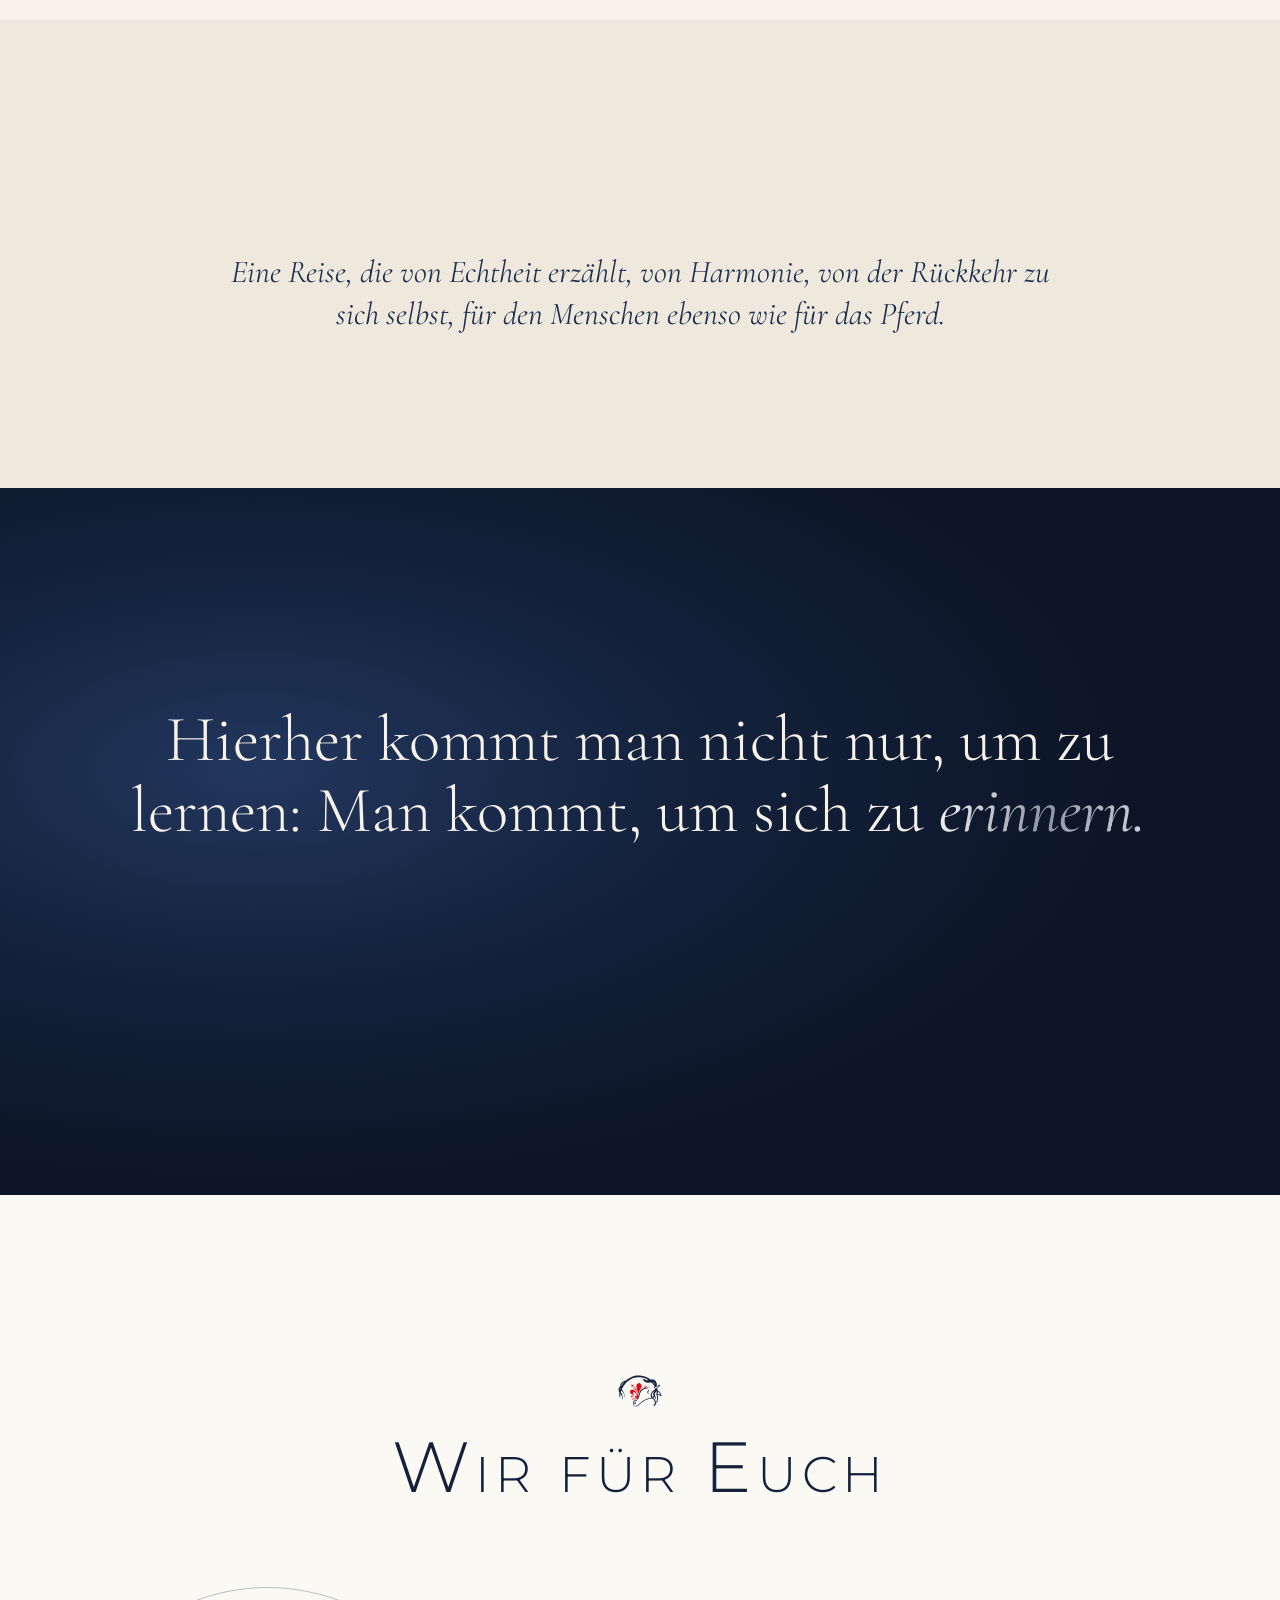
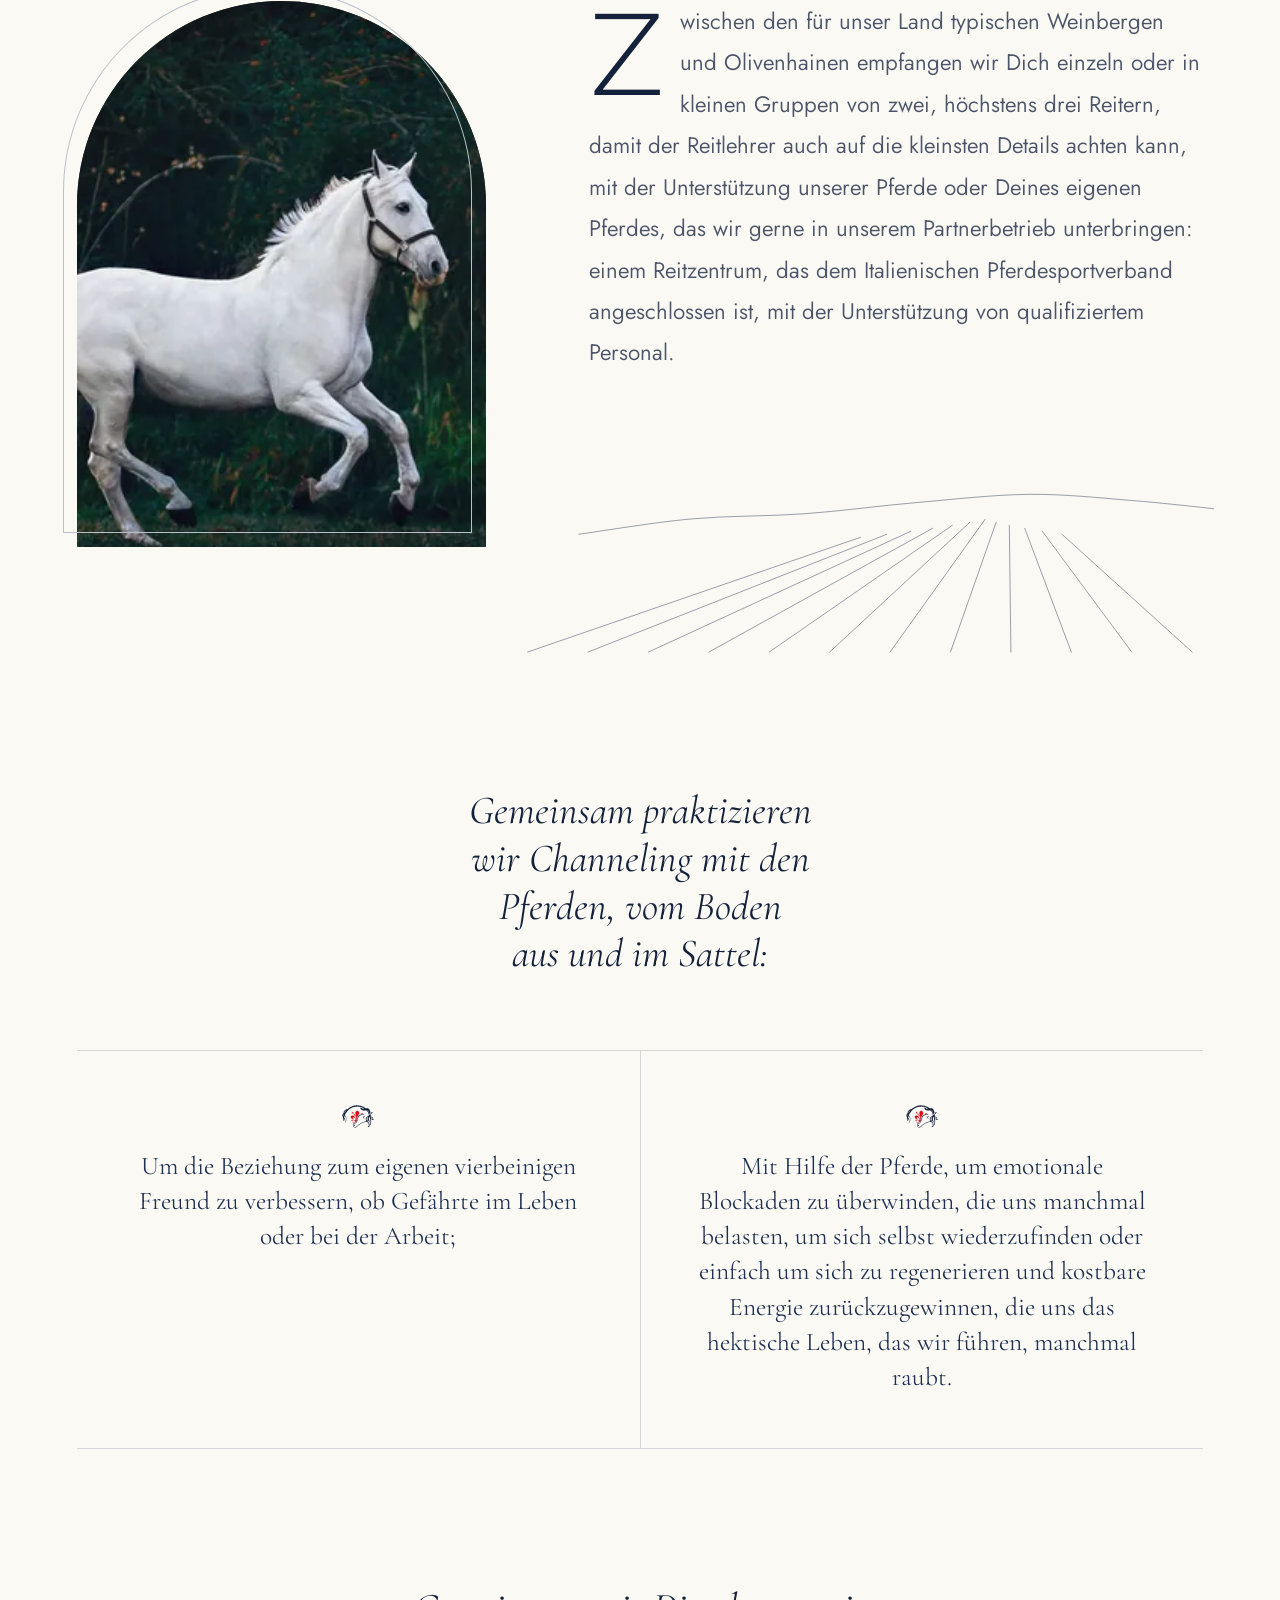
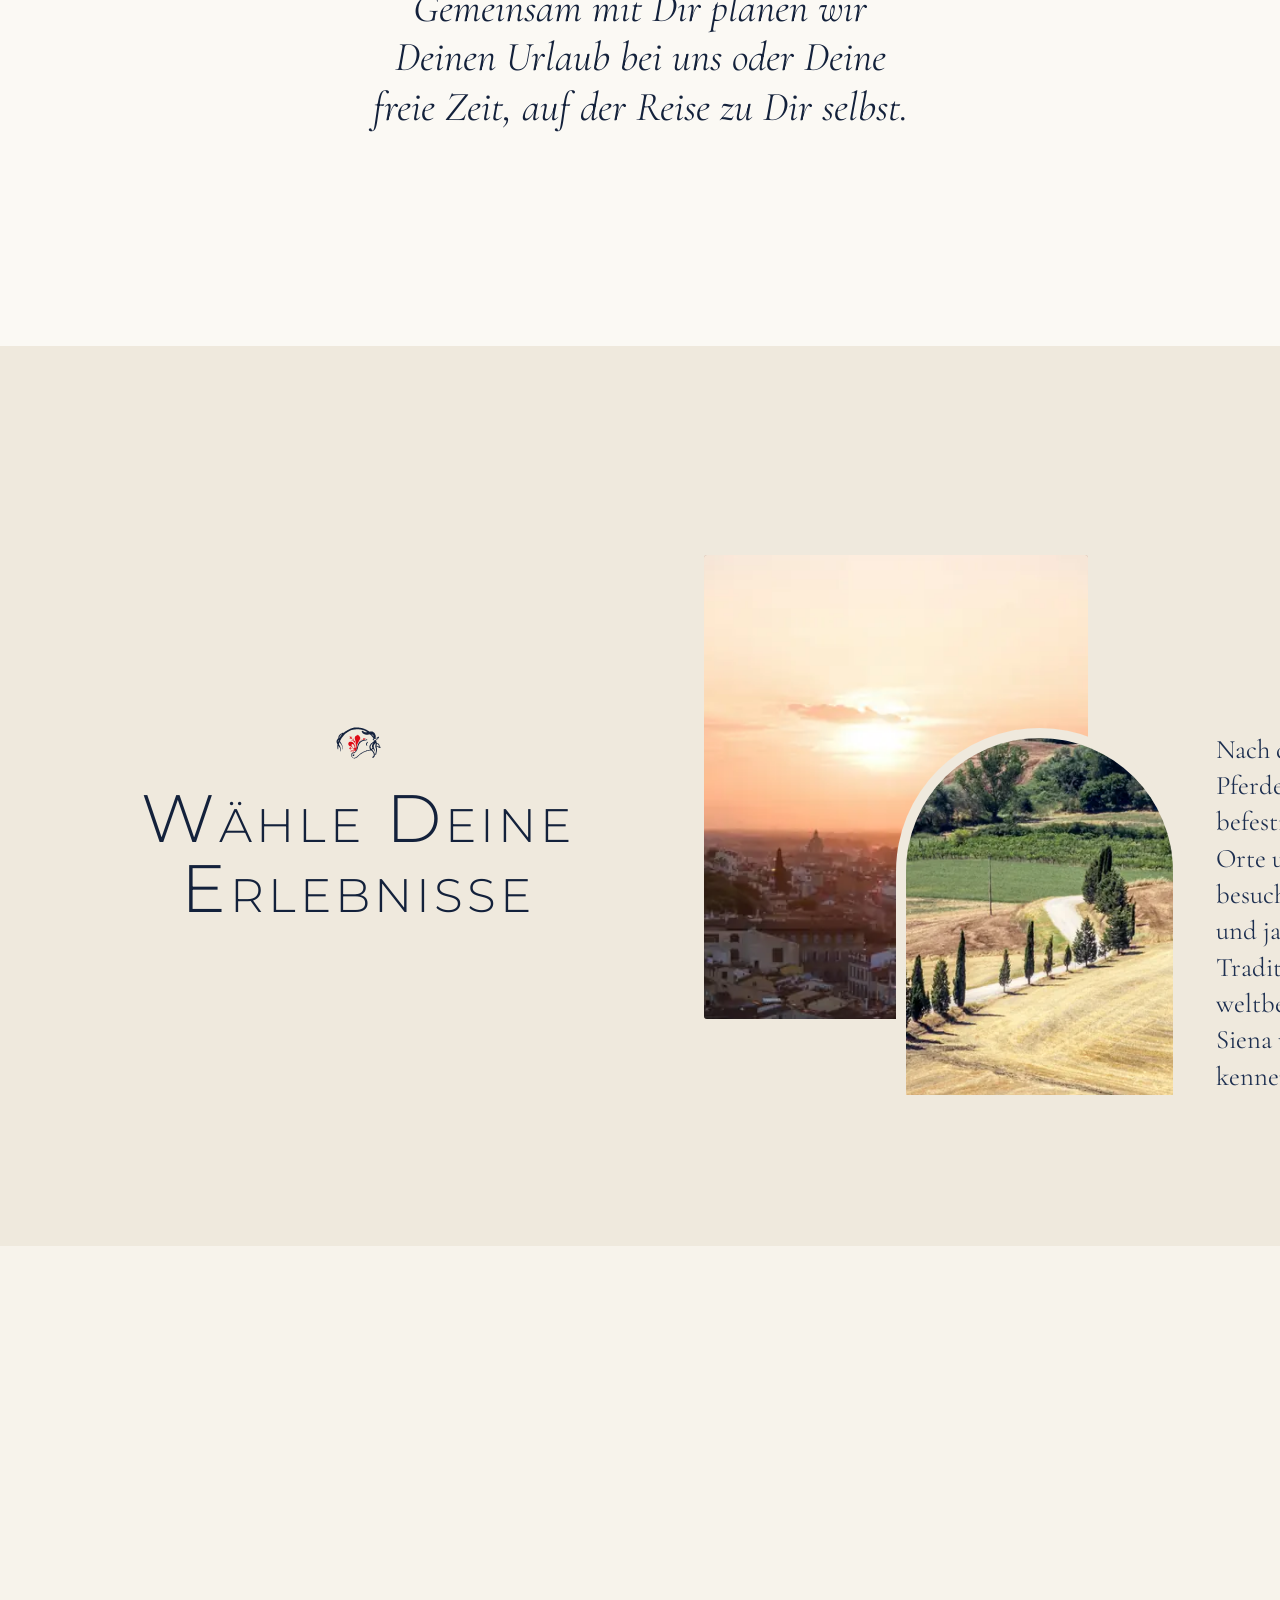
==== commit b5496cec: "Noi per voi: il cavallo bianco al galoppo libero al posto dell'amazzone - «Noi per voi» mostra ora u" ====
--- a/de/index.html
+++ b/de/index.html
@@ -35,7 +35,7 @@
 <link rel="preload" href="../assets/fonts/cormorant-garamond-italic.woff2" as="font" type="font/woff2" crossorigin>
 <link rel="preload" href="../assets/fonts/jost.woff2" as="font" type="font/woff2" crossorigin>
 <link rel="preload" as="image" href="../assets/img/photos/mane-1600.webp" imagesrcset="../assets/img/photos/mane-1024.webp 1024w, ../assets/img/photos/mane-1600.webp 1600w, ../assets/img/photos/mane-2400.webp 2400w" imagesizes="100vw">
-<link rel="stylesheet" href="../assets/css/style.css?v=e17e0f57">
+<link rel="stylesheet" href="../assets/css/style.css?v=5c49777a">
 <script>document.documentElement.classList.replace('no-js','js');if(matchMedia('(prefers-reduced-motion: reduce)').matches)document.documentElement.classList.add('still')</script>
 <script type="application/ld+json">
 {
@@ -199,7 +199,7 @@
     <div class="scene__sticky moments__stage">
       <ul class="moments__panels">
         <li class="moments__item moments__item--1" style="--i:0">
-          <div class="moments__panel"><img class="moments__img" src="../assets/img/photos/white-horse-1024.webp" srcset="../assets/img/photos/white-horse-640.webp 640w, ../assets/img/photos/white-horse-1024.webp 1024w, ../assets/img/photos/white-horse-1600.webp 1600w" sizes="(min-width: 900px) 28vw, 32vw" width="1600" height="1067" alt="" loading="lazy" decoding="async" style="background-color:#343c3a">
+          <div class="moments__panel"><img class="moments__img" src="../assets/img/photos/buckskin-1024.webp" srcset="../assets/img/photos/buckskin-640.webp 640w, ../assets/img/photos/buckskin-1024.webp 1024w, ../assets/img/photos/buckskin-1600.webp 1600w" sizes="(min-width: 900px) 28vw, 32vw" width="1600" height="2000" alt="" loading="lazy" decoding="async" style="background-color:#8f8273">
 </div>
           <p class="moments__word">Jeder Schritt,</p>
         </li>
@@ -259,7 +259,7 @@
       </header>
       <div class="foryou__grid">
         <figure class="arch foryou__figure" data-view>
-          <div class="arch__frame"><img class="arch__img" src="../assets/img/photos/rider-1024.webp" srcset="../assets/img/photos/rider-640.webp 640w, ../assets/img/photos/rider-1024.webp 1024w, ../assets/img/photos/rider-1600.webp 1600w" sizes="(min-width: 900px) 38vw, 86vw" width="1600" height="1067" alt="Reiterin auf einem Fuchs im Schritt auf einem Dressurplatz" loading="lazy" decoding="async" style="background-color:#a29a8c;object-position:66% 50%">
+          <div class="arch__frame"><img class="arch__img" src="../assets/img/photos/white-horse-1024.webp" srcset="../assets/img/photos/white-horse-640.webp 640w, ../assets/img/photos/white-horse-1024.webp 1024w, ../assets/img/photos/white-horse-1600.webp 1600w" sizes="(min-width: 900px) 38vw, 86vw" width="1600" height="1067" alt="Schimmel im freien Galopp über die Wiese vor einer dunklen Hecke" loading="lazy" decoding="async" style="background-color:#343c3a;object-position:58% 50%">
 </div>
         </figure>
         <div class="foryou__text">
@@ -485,7 +485,7 @@
 <p class="site-footer__notice">Website im Aufbau</p>    <div class="site-footer__meta">
       <p>© 2026 Horses of Florence. Alle Rechte vorbehalten. · <a href="../de/privacy/">Datenschutz &amp; Cookies</a></p>
       <p>
-        Fotos: <a href="https://unsplash.com/photos/VdAyo0CkbdQ" target="_blank" rel="noopener">Alfons Taekema</a>, <a href="https://unsplash.com/photos/MoU9RTtaxWw" target="_blank" rel="noopener">David Todd McCarty</a>, <a href="https://unsplash.com/photos/jxy6anuB5b4" target="_blank" rel="noopener">Photoholgic</a>, <a href="https://unsplash.com/photos/_C-ZxPF-BtQ" target="_blank" rel="noopener">Riccardo Chiarini</a>, <a href="https://unsplash.com/photos/gRW6kNuibFo" target="_blank" rel="noopener">Greg Rivers</a>, <a href="https://unsplash.com/photos/vxzkxfJ8FlE" target="_blank" rel="noopener">Alexander Akimenko</a>, <a href="https://unsplash.com/photos/iRVq6avVGDE" target="_blank" rel="noopener">Emre</a>, <a href="https://unsplash.com/photos/xYYBo69fvQE" target="_blank" rel="noopener">Rowan Heuvel</a>, Unsplash.
+        Fotos: <a href="https://unsplash.com/photos/FjvIsYAqoic" target="_blank" rel="noopener">Apostolos Vamvouras</a>, <a href="https://unsplash.com/photos/VdAyo0CkbdQ" target="_blank" rel="noopener">Alfons Taekema</a>, <a href="https://unsplash.com/photos/MoU9RTtaxWw" target="_blank" rel="noopener">David Todd McCarty</a>, <a href="https://unsplash.com/photos/jxy6anuB5b4" target="_blank" rel="noopener">Photoholgic</a>, <a href="https://unsplash.com/photos/_C-ZxPF-BtQ" target="_blank" rel="noopener">Riccardo Chiarini</a>, <a href="https://unsplash.com/photos/gRW6kNuibFo" target="_blank" rel="noopener">Greg Rivers</a>, <a href="https://unsplash.com/photos/vxzkxfJ8FlE" target="_blank" rel="noopener">Alexander Akimenko</a>, <a href="https://unsplash.com/photos/iRVq6avVGDE" target="_blank" rel="noopener">Emre</a>, <a href="https://unsplash.com/photos/xYYBo69fvQE" target="_blank" rel="noopener">Rowan Heuvel</a>, Unsplash.
       </p>
     </div>
   </div>
--- a/assets/css/style.css
+++ b/assets/css/style.css
@@ -283,7 +283,7 @@
 .moments__item { --o: clamp(0, calc((var(--p, 1) + .1 - var(--i) * .22) / .3), 1); }
 .moments__panel { height: clamp(260px, 52svh, 620px); overflow: hidden; background: var(--ivory-2); clip-path: inset(calc(50% * (1 - var(--o))) 0 calc(50% * (1 - var(--o))) 0 round 999px 999px 3px 3px); }
 .moments__img { width: 100%; height: 100%; object-fit: cover; transform: scale(calc((1.28 - var(--o) * .28) * var(--zoom, 1))); transform-origin: var(--fx, 50%) var(--fy, 50%); object-position: var(--fx, 50%) var(--fy, 50%); }
-.moments__item--1 { --fx: 66%; --fy: 82%; --zoom: 1.5; }
+.moments__item--1 { --fx: 62%; --fy: 30%; --zoom: 1.15; }
 .moments__item--2 { --fx: 58%; --fy: 38%; --zoom: 1.7; }
 .moments__item--3 { --fx: 72%; --fy: 74%; --zoom: 1.45; }
 .moments__word { margin-top: 2.4svh; text-align: center; font-family: var(--serif); font-style: italic; font-size: clamp(1.1rem, .8rem + 1.4vw, 2.2rem); color: var(--navy); opacity: var(--o); transform: translateY(calc((1 - var(--o)) * 16px)); }
